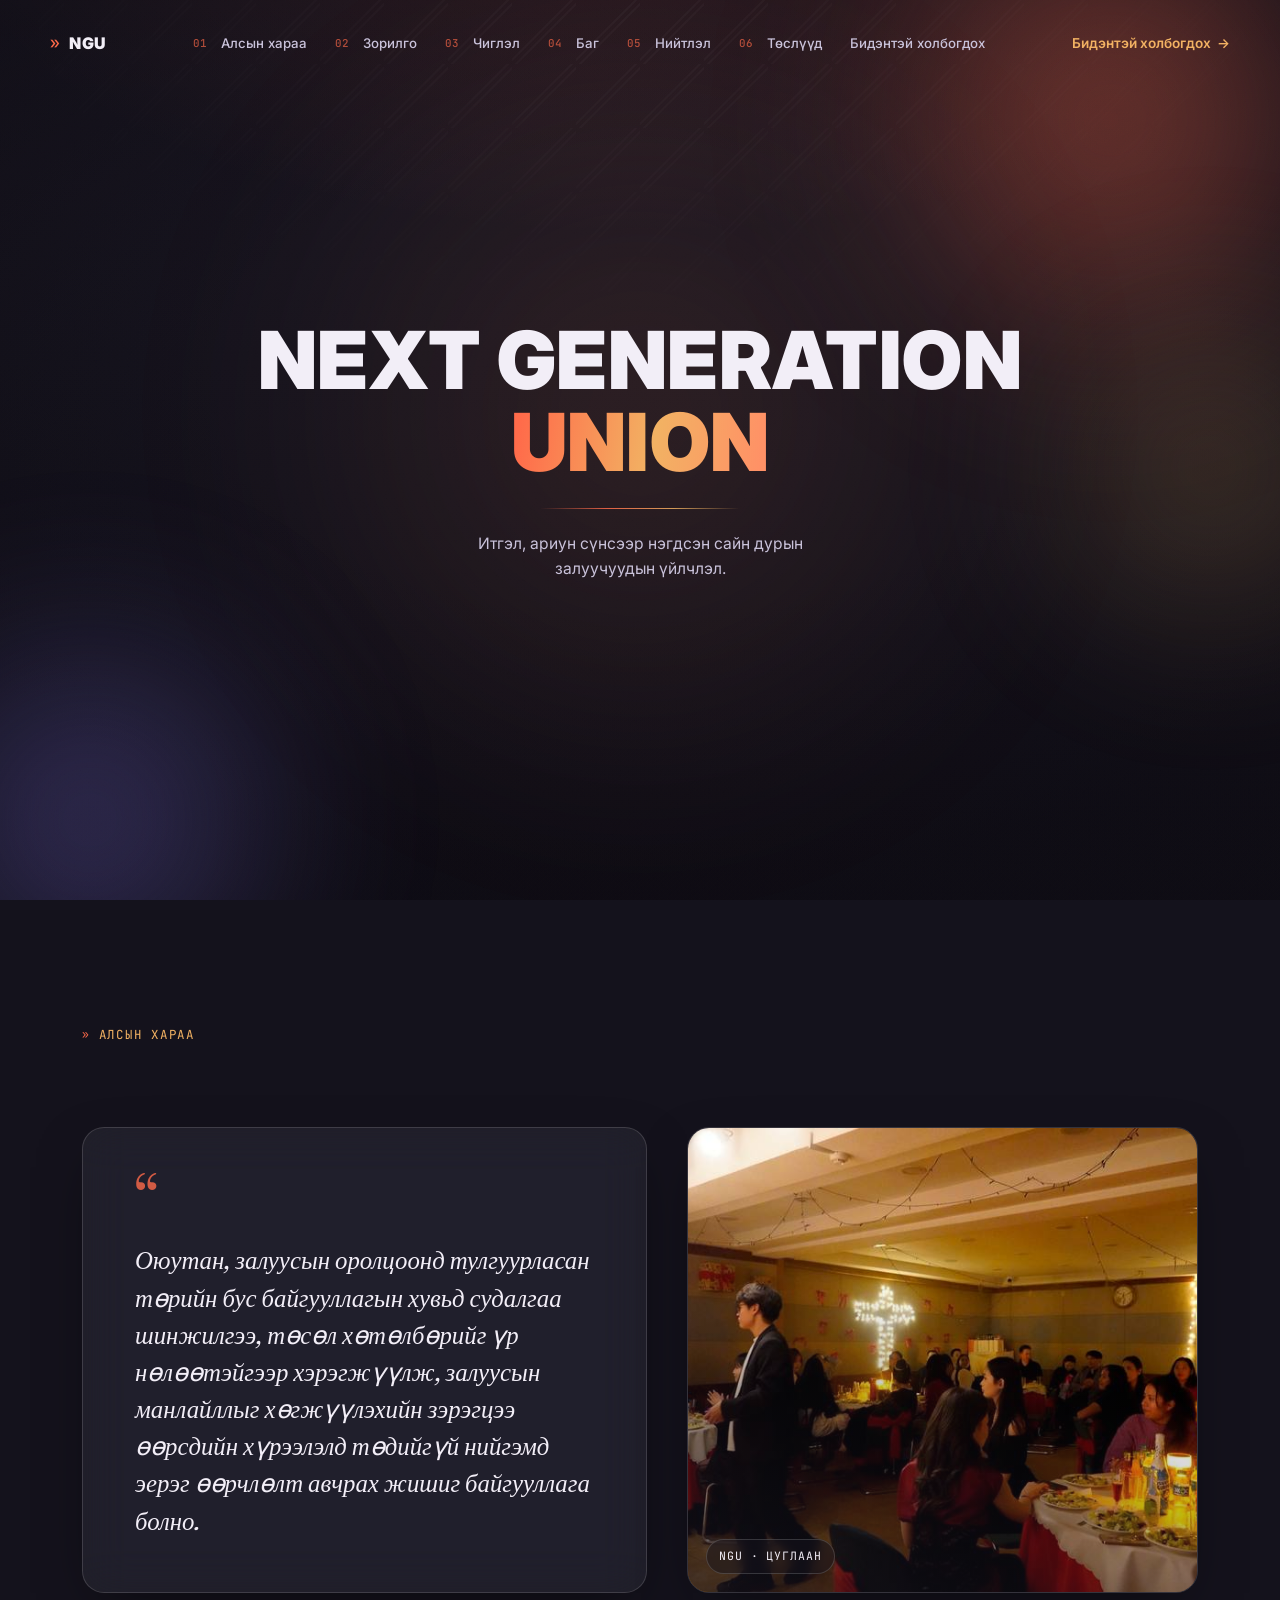
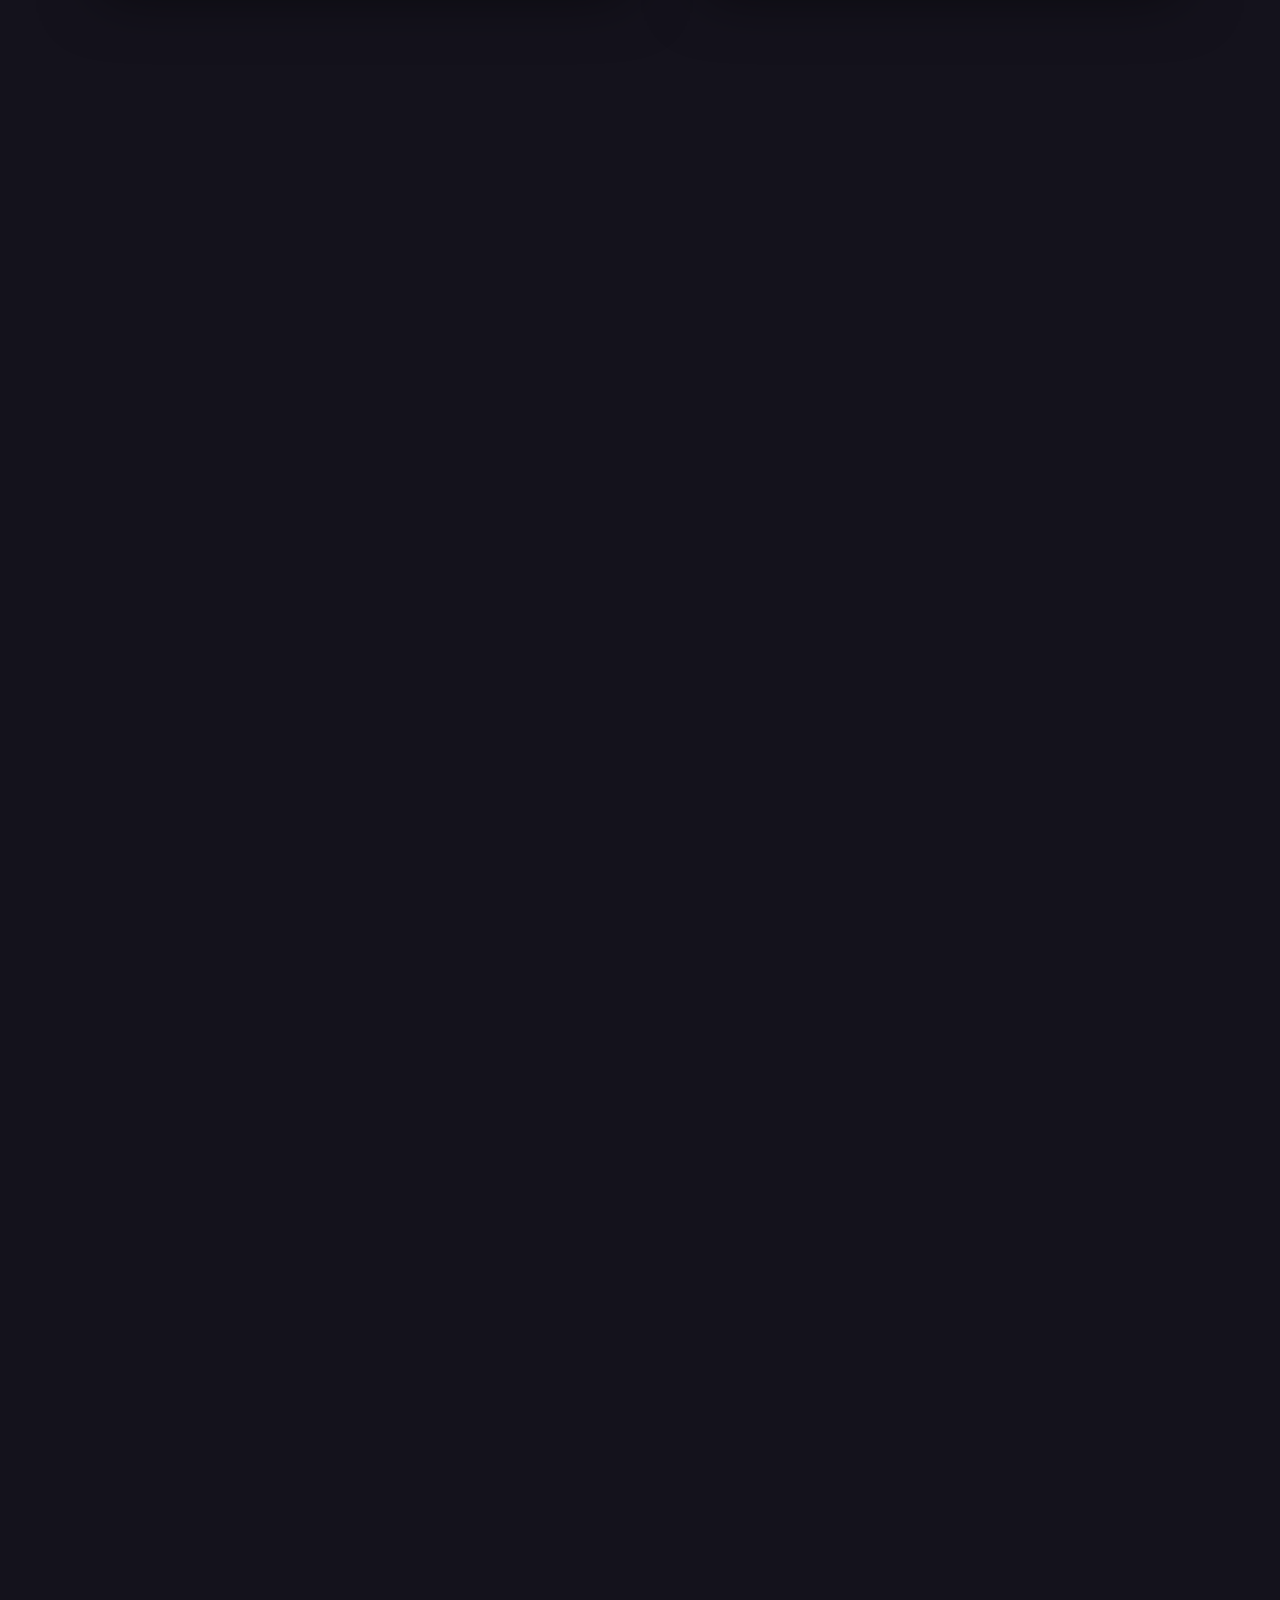
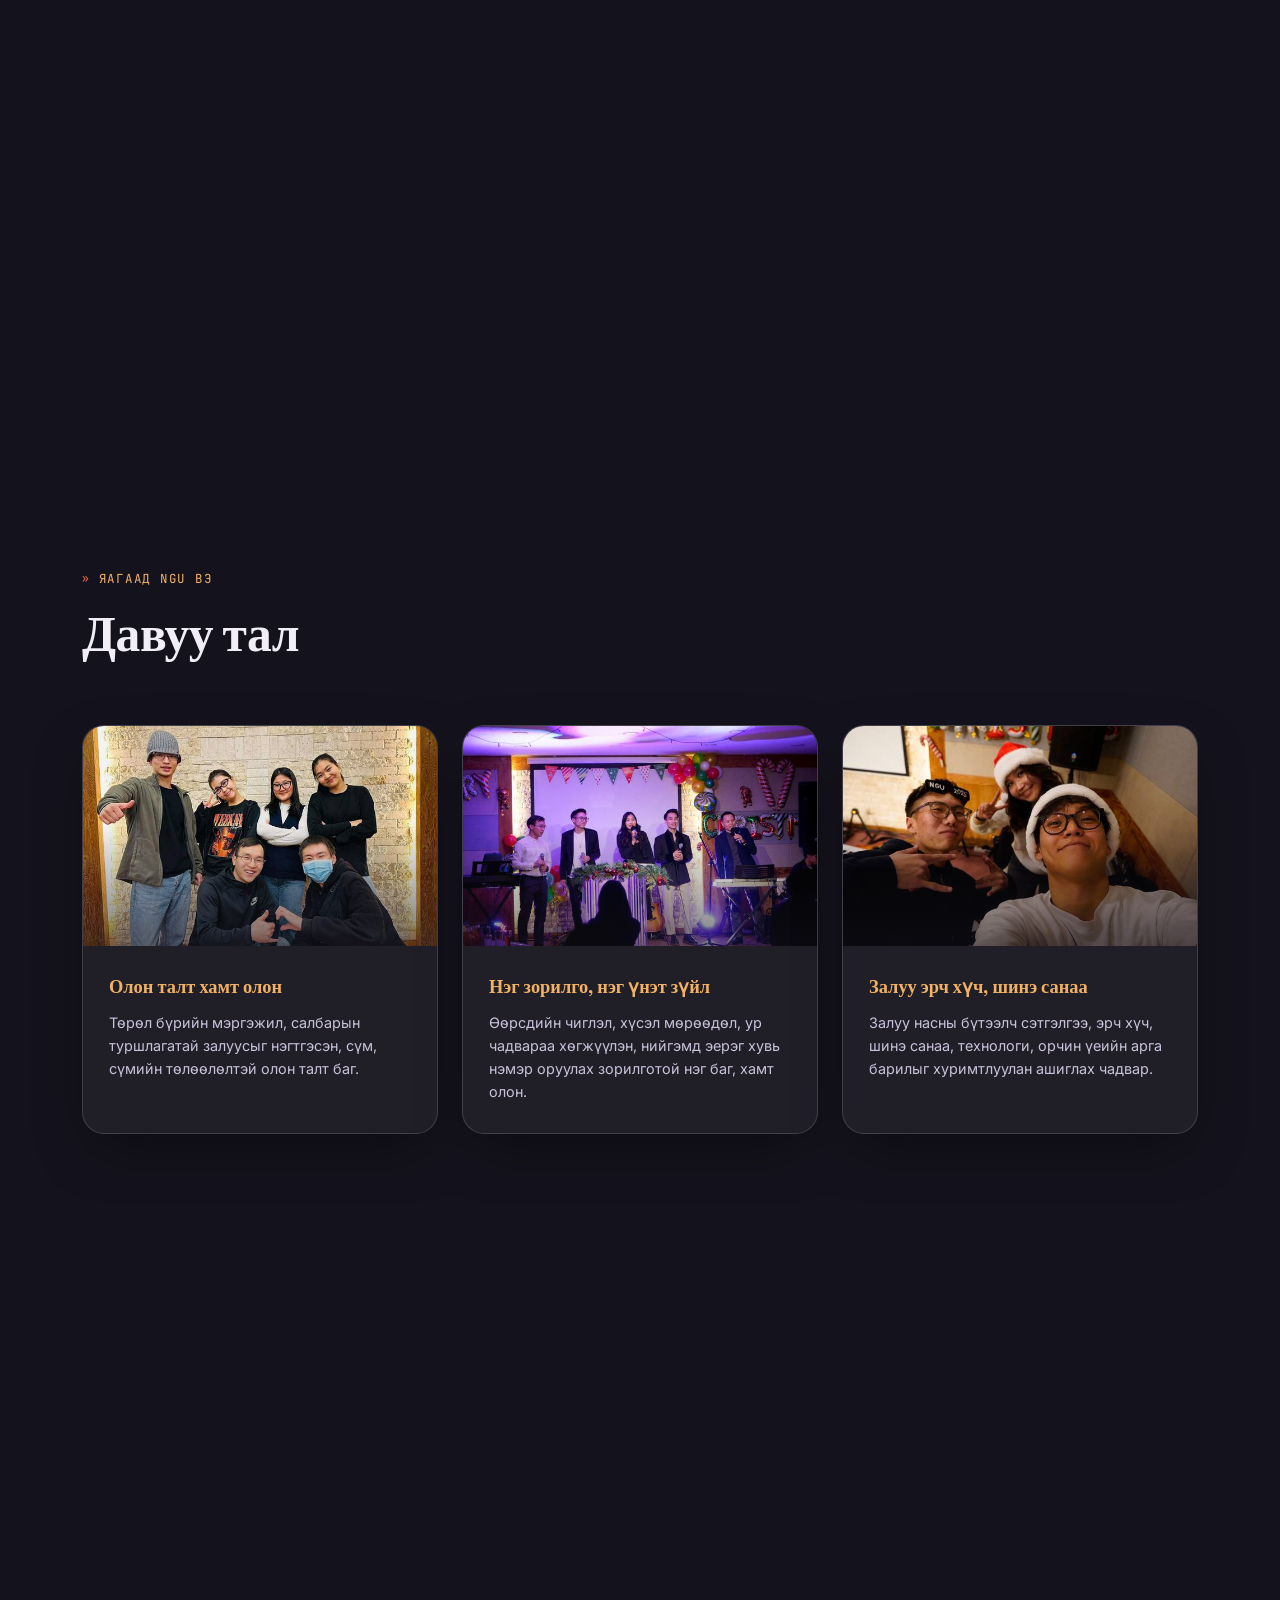
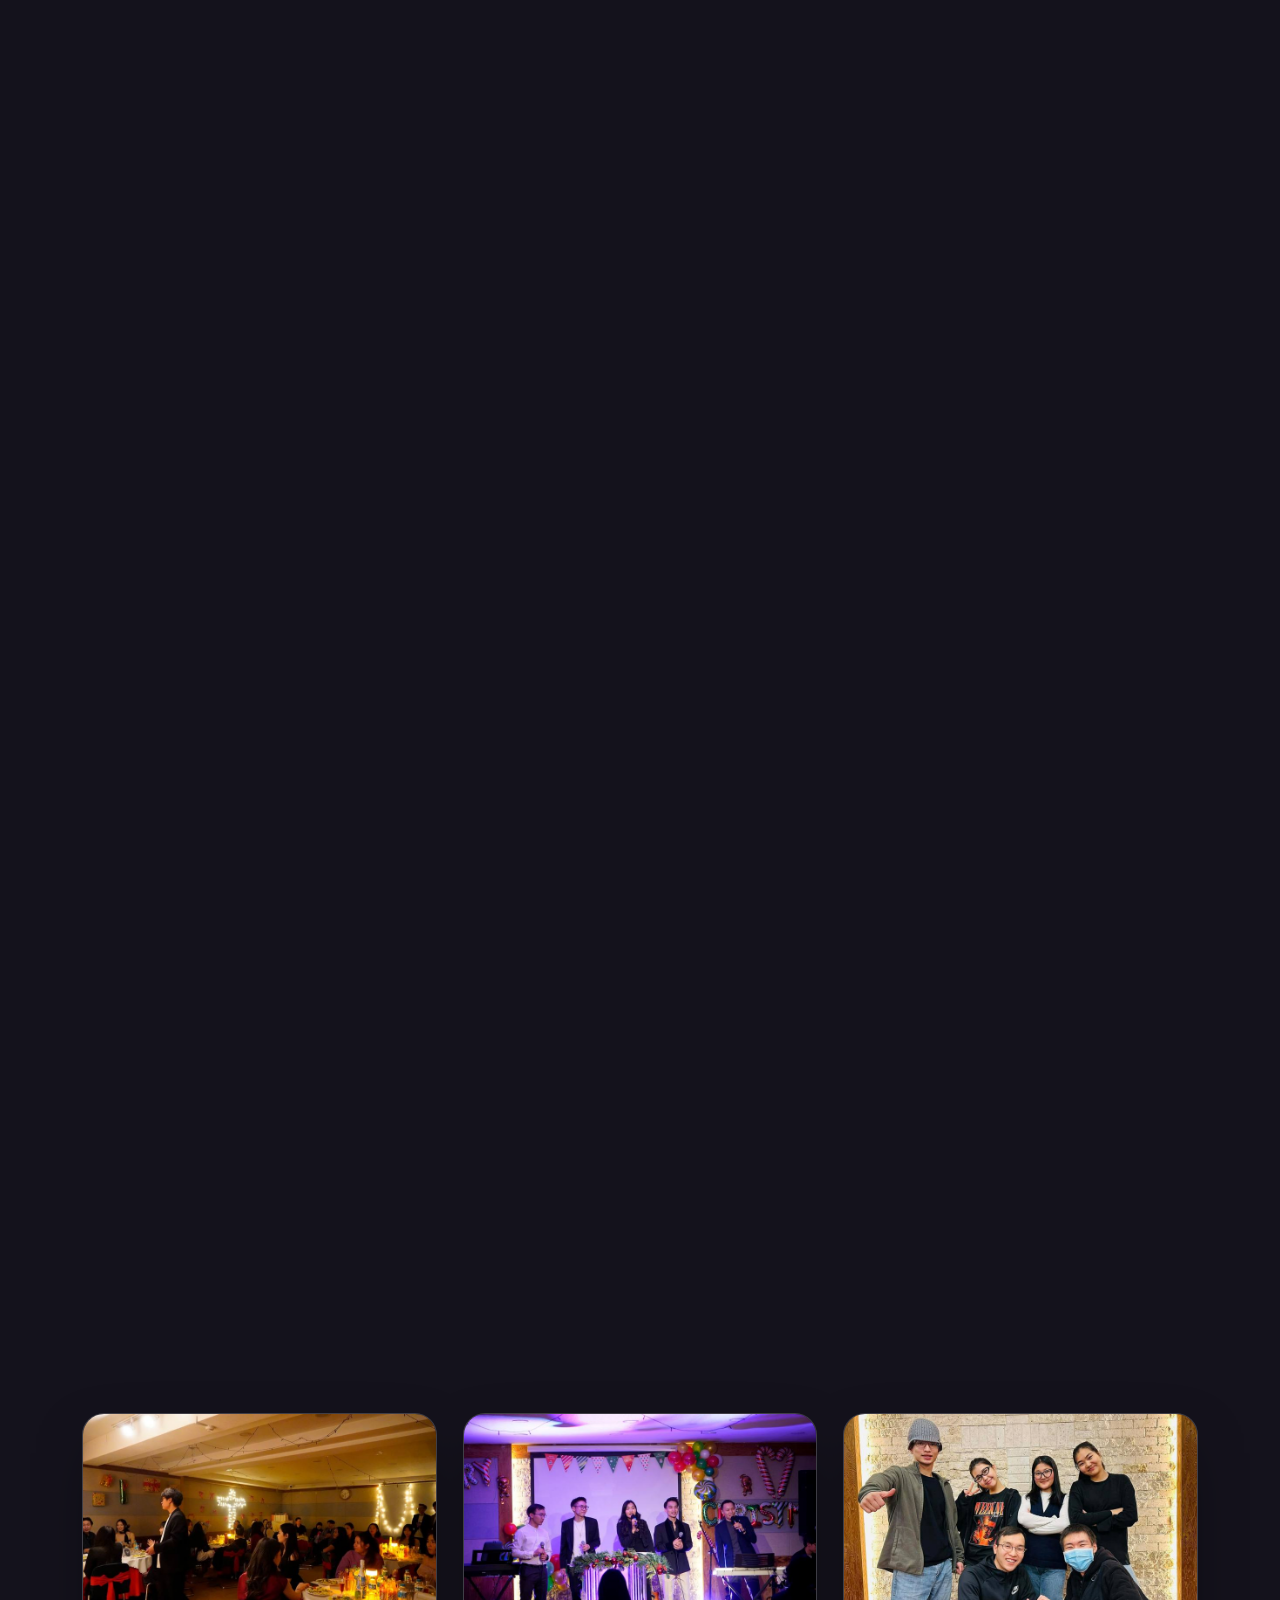
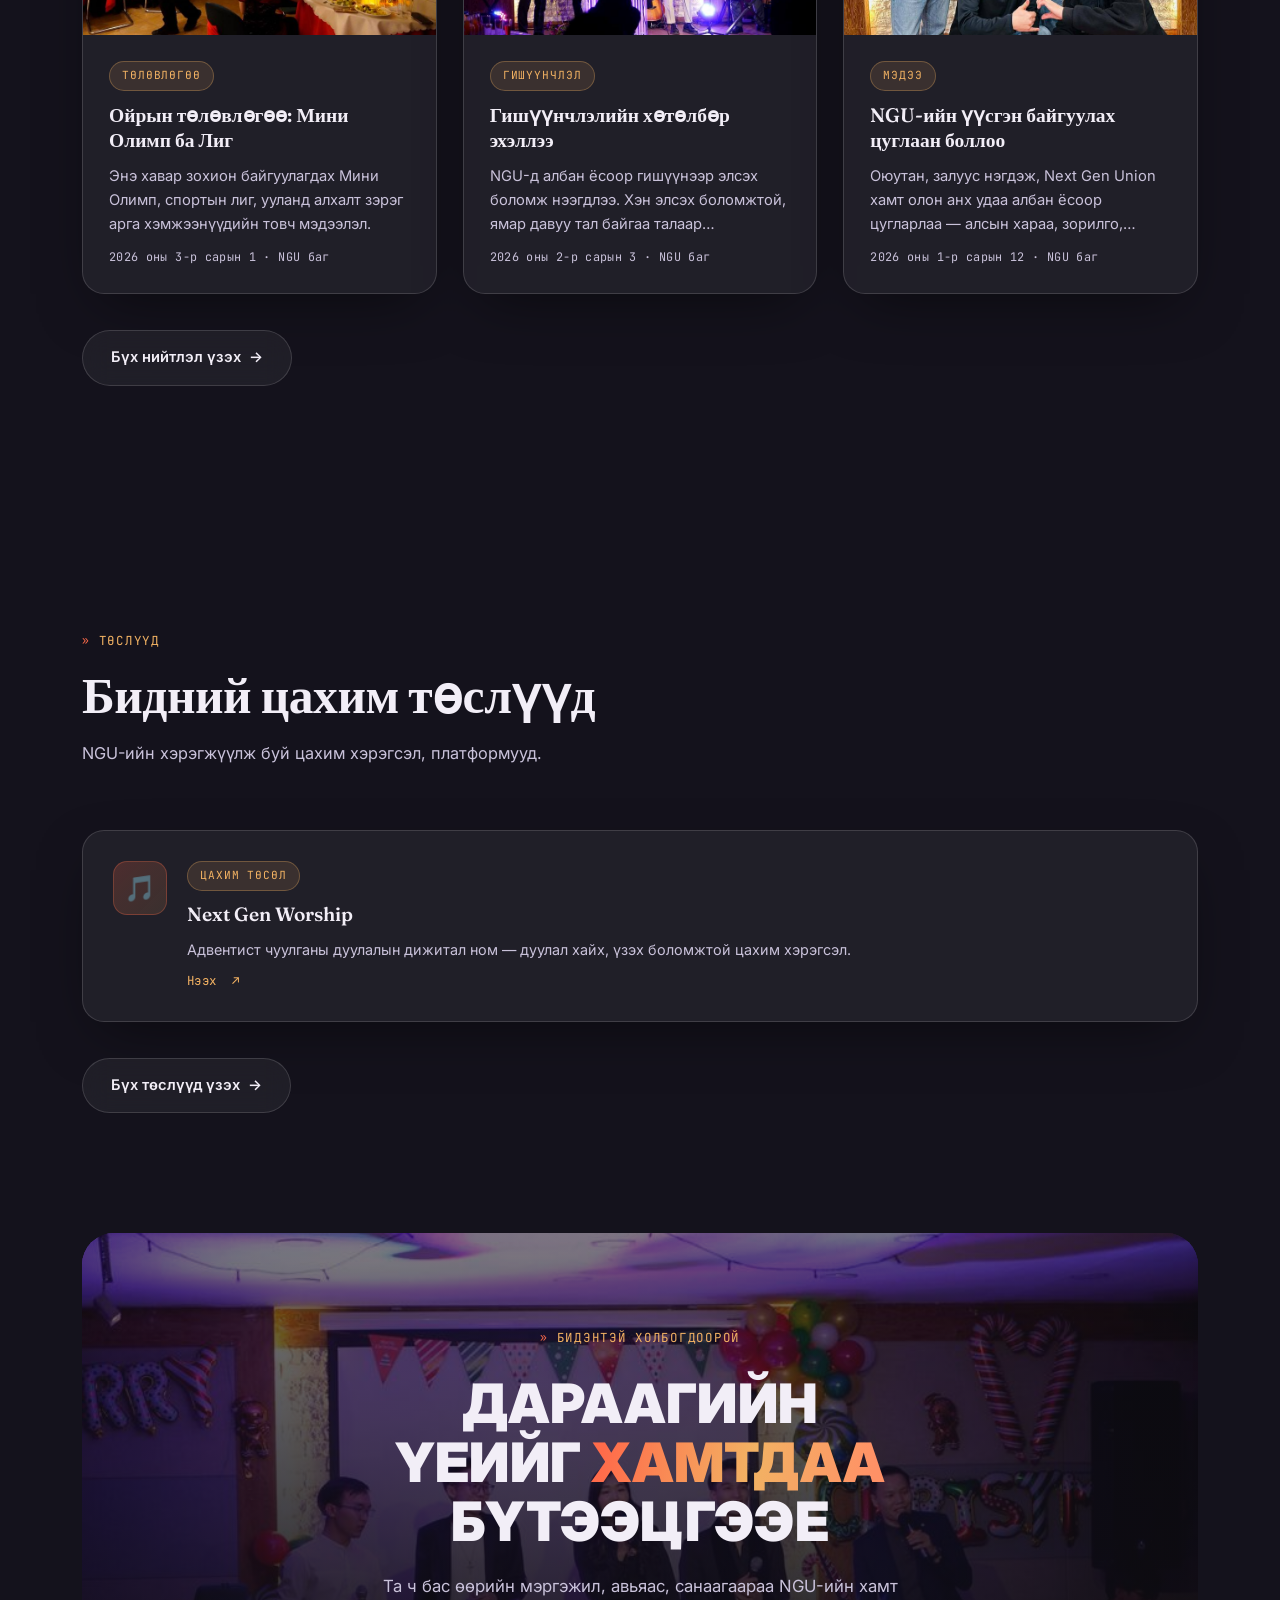
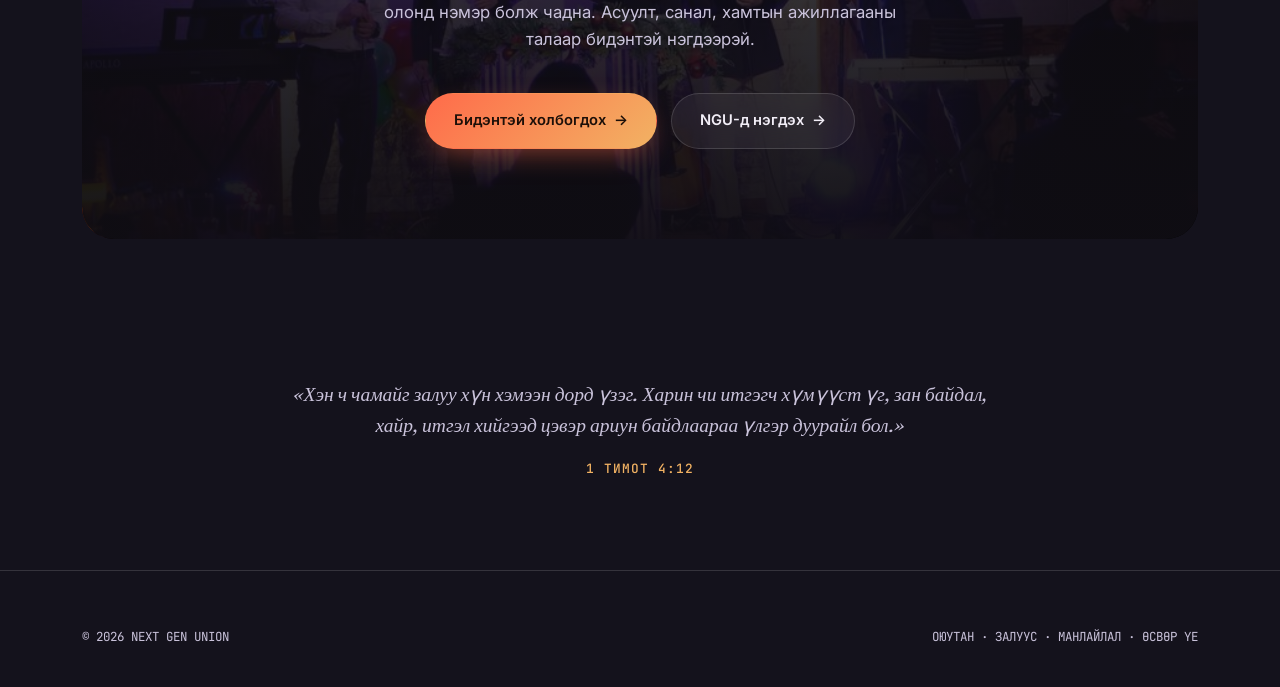
==== index.html @ 6330870c "v9, film curtain, project editor" ====
<!DOCTYPE html>
<html lang="mn">
<head>
<meta charset="UTF-8">
<meta name="viewport" content="width=device-width, initial-scale=1.0">
<title>NGU — Next Gen Union</title>
<meta name="description" content="Next Gen Union — Оюутан, залуусын оролцоонд тулгуурласан төрийн бус байгууллага.">

<link rel="preconnect" href="https://fonts.googleapis.com">
<link rel="preconnect" href="https://fonts.gstatic.com" crossorigin>
<link href="https://fonts.googleapis.com/css2?family=Fraunces:ital,opsz,wght@0,9..144,300;0,9..144,450;0,9..144,600;0,9..144,700;1,9..144,500&family=Inter:wght@400;500;600;700;800;900&family=JetBrains+Mono:wght@400;500&display=swap" rel="stylesheet">

<!-- All colors, fonts, spacing live in css/style.css -->
<link rel="stylesheet" href="css/style.css">
<!-- Blog card styling (used by the "latest posts" teaser below) -->
<link rel="stylesheet" href="blog/blog.css">
</head>
<body>

<div class="film-curtain" aria-hidden="true"></div>

<div class="bg-field">
  <div class="chevron-field"></div>
  <div class="blob blob-1"></div>
  <div class="blob blob-2"></div>
  <div class="blob blob-3"></div>
  <div class="blob blob-4"></div>
</div>

<nav class="nav" id="siteNav">
  <div class="nav-inner wrap">
    <a href="#top" class="brand"><span class="mark">&raquo;</span> NGU</a>
    <div class="nav-links">
      <a href="#vision">Алсын хараа</a>
      <a href="#mission">Зорилго</a>
      <a href="#directions">Чиглэл</a>
      <a href="#team">Баг</a>
      <a href="blog/blog.html">Нийтлэл</a>
      <a href="projects/projects.html">Төслүүд</a>
      <a href="contact.html" class="mobile-cta-link">Бидэнтэй холбогдох</a>
    </div>
    <a href="contact.html" class="nav-cta">Бидэнтэй холбогдох <span class="nav-cta-arrow">→</span></a>
    <button class="nav-toggle" aria-label="Цэс" aria-expanded="false"><span class="bars"><span></span><span></span></span></button>
  </div>
</nav>

<main>

  <!-- ============ HERO ============ -->
  <header class="hero wrap" id="top">
    <h1 class="hero-title load-fade">Next Generation <em>Union</em></h1>
    <div class="hero-rule"></div>
    <p class="hero-description load-fade">Итгэл, ариун сүнсээр нэгдсэн сайн дурын залуучуудын үйлчлэл.</p>
  </header>

  <!-- ============ VISION ============ -->
  <section id="vision">
    <div class="wrap">
      <div class="section-head reveal">
        <div class="eyebrow"><span class="chev">&raquo;</span> Алсын хараа</div>
      </div>
      <div class="vision-grid">
        <div class="vision-card glass reveal">
          <div class="quote-mark">“</div>
          <p>Оюутан, залуусын оролцоонд тулгуурласан төрийн бус байгууллагын хувьд судалгаа шинжилгээ, төсөл хөтөлбөрийг үр нөлөөтэйгээр хэрэгжүүлж, залуусын манлайллыг хөгжүүлэхийн зэрэгцээ өөрсдийн хүрээлэлд төдийгүй нийгэмд эерэг өөрчлөлт авчрах жишиг байгууллага болно.</p>
        </div>
        <div class="photo-frame reveal">
          <img src="images/vision.jpg" alt="NGU-ийн хамт олны цуглаан" loading="lazy">
          <span class="photo-tag">NGU · цуглаан</span>
        </div>
      </div>
    </div>
  </section>

  <!-- ============ MISSION ============ -->
  <section id="mission">
    <div class="wrap">
      <div class="mission glass reveal">
        <div class="mission-photo">
          <img src="images/mission.jpg" alt="NGU багийнхан илтгэл тавьж буй нь" loading="lazy">
        </div>
        <div class="mission-copy">
          <div class="eyebrow"><span class="chev">&raquo;</span> Бидний зорилго</div>
          <h2>Итгэл үнэмшил, манлайлал, нийгмийн үнэ цэнийг нэг дор</h2>
          <p>Залуусыг үйлчлэл болон нийгмийн оролцоонд уриалан манлайллыг нь хөгжүүлэхийн зэрэгцээ нийгмийн бодит хэрэгцээнд нийцсэн, Адвентист үнэт зүйлд суурилсан урт хугацаанд үр өгөөжтэй ажлын байрыг судалгаа, төсөл хөтөлбөрөөр дамжуулан хөгжүүлж, Адвентист залуусын хөдөлмөр эрхлэлтийг дэмжинэ. Мөн Адвентист залуусыг нэг зорилго, үнэт зүйл дор нэгтгэн чадавхжуулж, улмаар Адвентист чуулганы ирээдүйн хөгжил, нийгэмд үзүүлэх эерэг нөлөөлөлд бодит хувь нэмэр оруулна.</p>
        </div>
      </div>
    </div>
  </section>

  <!-- ============ DIRECTIONS ============ -->
  <section id="directions">
    <div class="wrap">
      <div class="section-head reveal">
        <div class="eyebrow"><span class="chev">&raquo;</span> Юу хийдэг вэ</div>
        <h2>Үйл ажиллагааны 5 чиглэл</h2>
        <p>Төсөл хөтөлбөрөөс эхлээд аялал жуулчлал хүртэл — NGU дараах таван чиглэлээр залуусыг нэгтгэн ажилладаг.</p>
      </div>
      <div class="directions-grid">
        <div class="direction-card glass reveal">
          <span class="direction-num">01 / 05</span>
          <h3>Төсөл хөтөлбөр</h3>
          <p>Нийгмийн хөгжлийн чиглэлээр судалгаа, төсөл хэрэгжүүлж, боловсрол, байгаль орчин, хүүхдийн эрхийн хамгаалал, залуучуудын оролцоог нэмэгдүүлэх санаачлагыг олон улсын болон дотоодын байгууллагуудтай хамтран өрнүүлнэ.</p>
        </div>
        <div class="direction-card glass reveal">
          <span class="direction-num">02 / 05</span>
          <h3>Соёл, урлаг, спорт</h3>
          <p>Урлаг, соёл, спортын үйл ажиллагааг зохион байгуулж, залуусын бүтээлч сэтгэлгээ, бие бялдрын хөгжил, хамтын ажиллагааг дэмжинэ.</p>
        </div>
        <div class="direction-card glass reveal">
          <span class="direction-num">03 / 05</span>
          <h3>Мультимедиа, маркетинг</h3>
          <p>Мультимедиа болон маркетингийн үйл ажиллагаагаар байгууллагын үнэт зүйл, төсөл хөтөлбөр, арга хэмжээг олон нийтэд түгээж, залуусын бүтээлч оролцоог дэмжинэ.</p>
        </div>
        <div class="direction-card glass reveal">
          <span class="direction-num">04 / 05</span>
          <h3>Эвент, арга хэмжээ</h3>
          <p>Нийгэмд нөлөөлөх, хамтын ажиллагааг бэхжүүлэх, байгууллагын үнэт зүйл, төслүүдийг олон нийтэд сурталчлах эвент, үйл ажиллагааг зохион байгуулна.</p>
        </div>
        <div class="direction-card glass reveal">
          <span class="direction-num">05 / 05</span>
          <h3>Аялал, жуулчлал</h3>
          <p>Байгаль, соёлын өв, нийгмийн сайн сайхныг дэмжих аялал жуулчлалын төсөл хэрэгжүүлж, оюутан залуусыг хамтран ажиллах, багийн туршлага хөгжүүлэх боломжтой орчинд оролцуулна.</p>
        </div>
      </div>
    </div>
  </section>

  <!-- ============ ADVANTAGES ============ -->
  <section id="advantages">
    <div class="wrap">
      <div class="section-head reveal">
        <div class="eyebrow"><span class="chev">&raquo;</span> Яагаад NGU вэ</div>
        <h2>Давуу тал</h2>
      </div>
      <div class="adv-grid">
        <div class="adv-card reveal">
          <div class="adv-photo"><img src="images/advantage-1.jpg" alt="Төрөл бүрийн мэргэжлийн залуусын хамт олон" loading="lazy"></div>
          <div class="adv-body">
            <h3>Олон талт хамт олон</h3>
            <p>Төрөл бүрийн мэргэжил, салбарын туршлагатай залуусыг нэгтгэсэн, сүм, сүмийн төлөөлөлтэй олон талт баг.</p>
          </div>
        </div>
        <div class="adv-card reveal">
          <div class="adv-photo"><img src="images/advantage-2.jpg" alt="Нийгэмд эерэг хувь нэмэр оруулах зорилготой баг" loading="lazy"></div>
          <div class="adv-body">
            <h3>Нэг зорилго, нэг үнэт зүйл</h3>
            <p>Өөрсдийн чиглэл, хүсэл мөрөөдөл, ур чадвараа хөгжүүлэн, нийгэмд эерэг хувь нэмэр оруулах зорилготой нэг баг, хамт олон.</p>
          </div>
        </div>
        <div class="adv-card reveal">
          <div class="adv-photo"><img src="images/advantage-3.jpg" alt="Залуу насны эрч хүч, шинэ санаа" loading="lazy"></div>
          <div class="adv-body">
            <h3>Залуу эрч хүч, шинэ санаа</h3>
            <p>Залуу насны бүтээлч сэтгэлгээ, эрч хүч, шинэ санаа, технологи, орчин үеийн арга барилыг хуримтлуулан ашиглах чадвар.</p>
          </div>
        </div>
      </div>
    </div>
  </section>

  <!-- ============ TEAM ============ -->
  <section id="team">
    <div class="wrap">
      <div class="section-head reveal">
        <div class="eyebrow"><span class="chev">&raquo;</span> Бидэнтэй танилцаарай</div>
        <h2>“NGU” гэр бүл</h2>
        <p>Маркетингээс эхлээд барилгын инженер, тогооч хүртэл — өөр өөрийн мэргэжлээрээ, нэг зорилгын төлөө хамтарсан хамт олон.</p>
      </div>
      <div class="team-grid">

        <div class="team-card reveal">
          <div class="team-photo">
            <img src="images/team-sergelen.jpg" alt="Б. Сэргэлэн" loading="lazy">
            <div class="team-info">
              <span class="role">Төлөөлөгч</span>
              <h3>Б. Сэргэлэн</h3>
              <div class="field">МУИС — Маркетер</div>
            </div>
          </div>
        </div>

        <div class="team-card reveal">
          <div class="team-photo">
            <img src="images/team-uranbileg.jpg" alt="Ц. Уранбилэг" loading="lazy">
            <div class="team-info">
              <span class="role">Нарийн бичиг</span>
              <h3>Ц. Уранбилэг</h3>
              <div class="field">АШИУС — Шим тэжээл судлаач</div>
            </div>
          </div>
        </div>

        <div class="team-card reveal">
          <div class="team-photo">
            <img src="images/team-bulganzaya.jpg" alt="М. Булганзаяа" loading="lazy">
            <div class="team-info">
              <span class="role">Санхүүч</span>
              <h3>М. Булганзаяа</h3>
              <div class="field">АШИУС — Хүүхдийн их эмч</div>
            </div>
          </div>
        </div>

        <div class="team-card reveal">
          <div class="team-photo">
            <img src="images/team-tselmen.jpg" alt="Н. Цэлмэн" loading="lazy">
            <div class="team-info">
              <span class="role">Төслийн менежер</span>
              <h3>Н. Цэлмэн</h3>
              <div class="field">Барилгын инженер</div>
            </div>
          </div>
        </div>

        <div class="team-card reveal">
          <div class="team-photo">
            <img src="images/team-tuvshinjargal.jpg" alt="С. Түвшинжаргал" loading="lazy">
            <div class="team-info">
              <span class="role">Дотоод үйл ажиллагаа</span>
              <h3>С. Түвшинжаргал</h3>
              <div class="field">Ерөнхий тогооч</div>
            </div>
          </div>
        </div>

        <div class="team-card reveal">
          <div class="team-photo">
            <img src="images/team-saikhan-uchral.jpg" alt="Э. Сайхан-Учрал" loading="lazy">
            <div class="team-info">
              <span class="role">Үйл ажиллагаа, сошиал хөгжүүлэгч</span>
              <h3>Э. Сайхан-Учрал</h3>
              <div class="field">СУИС — Кино зураглаач</div>
            </div>
          </div>
        </div>

      </div>
    </div>
  </section>

  <!-- ============ LATEST POSTS ============ -->
  <section class="latest-posts" id="blog">
    <div class="wrap">
      <div class="section-head reveal">
        <div class="eyebrow"><span class="chev">&raquo;</span> Блог</div>
        <h2>Сүүлийн нийтлэл</h2>
        <p>Үйл ажиллагаа, арга хэмжээ, ойрын төлөвлөгөөний талаарх сүүлийн үеийн нийтлэл.</p>
      </div>
      <div id="latestPostsGrid" class="post-grid reveal in"></div>
      <div style="margin-top:36px;">
        <a href="blog/blog.html" class="btn btn-ghost">Бүх нийтлэл үзэх &nbsp;→</a>
      </div>
    </div>
  </section>

  <!-- ============ PROJECTS ============ -->
  <section id="projects">
    <div class="wrap">
      <div class="section-head reveal">
        <div class="eyebrow"><span class="chev">&raquo;</span> Төслүүд</div>
        <h2>Бидний цахим төслүүд</h2>
        <p>NGU-ийн хэрэгжүүлж буй цахим хэрэгсэл, платформууд.</p>
      </div>
      <div id="projectsGrid" class="project-grid reveal in"></div>
      <div style="margin-top:36px;">
        <a href="projects/projects.html" class="btn btn-ghost">Бүх төслүүд үзэх &nbsp;→</a>
      </div>
    </div>
  </section>

  <!-- ============ CONTACT ============ -->

  <section class="cta-section" id="contact">
    <div class="wrap">
      <div class="cta-panel reveal">
        <div class="bgimg"><img src="images/contact-bg.jpg" alt="NGU-ийн арга хэмжээ"></div>
        <div class="overlay"></div>
        <div class="eyebrow" style="justify-content:center;"><span class="chev">&raquo;</span> Бидэнтэй холбогдоорой</div>
        <h2 class="cta-title">Дараагийн үеийг&nbsp;<em>хамтдаа</em> бүтээцгээе</h2>
        <p>Та ч бас өөрийн мэргэжил, авьяас, санаагаараа NGU-ийн хамт олонд нэмэр болж чадна. Асуулт, санал, хамтын ажиллагааны талаар бидэнтэй нэгдээрэй.</p>
        <div class="cta-actions">
          <a href="contact.html" class="btn btn-primary">Бидэнтэй холбогдох &nbsp;→</a>
          <a href="https://www.facebook.com/nextgenerationunion" target="_blank" rel="noopener" class="btn btn-ghost">NGU-д нэгдэх &nbsp;→</a>
        </div>
      </div>
    </div>
  </section>

</main>

<div class="scripture wrap">
  <p class="scripture-text">«Хэн ч чамайг залуу хүн хэмээн дорд үзэг. Харин чи итгэгч хүмүүст үг, зан байдал, хайр, итгэл хийгээд цэвэр ариун байдлаараа үлгэр дуурайл бол.»</p>
  <span class="scripture-ref">1 Тимот 4:12</span>
</div>

<footer>
  <div class="wrap">
    <div class="foot-bottom">
      <span>© 2026 NEXT GEN UNION</span>
      <span>ОЮУТАН · ЗАЛУУС · МАНЛАЙЛАЛ · ӨСВӨР ҮЕ</span>
    </div>
  </div>
</footer>

<!-- All interactivity (nav, animations, mobile menu) lives in js/main.js -->
<script src="js/main.js"></script>

<!-- Blog data + "latest posts" teaser -->
<script>window.NGU_BLOG_BASE = 'blog/';</script>
<script src="blog/posts-manifest.js"></script>
<script src="blog/blog-helpers.js"></script>
<script src="blog/blog-loader.js"></script>
<script>
  document.addEventListener('ngu:posts-ready', function(){
    var grid = document.getElementById('latestPostsGrid');
    if (!grid) return;
    var latest = nguSortedPosts().slice(0, 3);
    grid.innerHTML = latest.length
      ? latest.map(function(post){ return nguPostCardHTML(post, window.NGU_BLOG_BASE); }).join('')
      : '<p class="post-empty">Одоогоор нийтлэл алга байна.</p>';
  });
</script>

<!-- Projects data + homepage teaser -->
<script src="projects/projects-data.js"></script>
<script src="projects/render-projects.js"></script>
</body>
</html>
---- css/style.css ----
/* ============================================================
   DESIGN TOKENS — edit colors, fonts & spacing here.
   Everything below reuses these variables, so changing a value
   here updates the whole site automatically.
   ============================================================ */
:root{
    --ink:#14121c;
    --ink-2:#1b1826;
    --dusk:#241f33;
    --ember:#ff6b4a;
    --ember-2:#ff9166;
    --gold:#f2b263;
    --violet:#8b7ff5;
    --mist:#f2eef7;
    --mist-dim:#c9c2da;
    --glass:rgba(255,255,255,0.055);
    --glass-strong:rgba(255,255,255,0.09);
    --glass-border:rgba(255,255,255,0.14);
    --shadow:0 20px 60px -20px rgba(0,0,0,0.55);
    --radius:22px;
    --display:'Fraunces', serif;
    --body:'Inter', -apple-system, BlinkMacSystemFont, 'SF Pro Display', 'Segoe UI', 'Helvetica Neue', Arial, sans-serif;
    --mono:'JetBrains Mono', monospace;
    --font-inter: var(--body); /* alias kept for the weight-900 hero/CTA titles */
  }

  *{margin:0;padding:0;box-sizing:border-box;}
  html{scroll-behavior:smooth;width:100%;overflow-x:hidden;}

  /* ---------- Film curtain ----------
     A brief hold on black before the page reveals itself, like a
     film opening from the dark. Pure CSS, no JS needed. */
  .film-curtain{
    position:fixed;
    inset:0;
    background:#050408;
    z-index:200;
    pointer-events:none;
    animation:curtainLift 1.3s cubic-bezier(.4,0,.2,1) forwards;
    animation-delay:.15s;
  }
  @keyframes curtainLift{
    to{opacity:0;visibility:hidden;}
  }
  @media (prefers-reduced-motion: reduce){
    .film-curtain{display:none;}
  }

  body{
    font-family:var(--body);
    background:var(--ink);
    color:var(--mist);
    overflow-x:hidden;
    width:100%;
    line-height:1.6;
    -webkit-font-smoothing:antialiased;
  }

  ::selection{background:var(--ember);color:#1a0f0a;}

  a{color:inherit;text-decoration:none;}
  ul{list-style:none;}
  img{max-width:100%;display:block;}

  .wrap{
    max-width:1180px;
    margin:0 auto;
    padding:0 32px;
  }

  /* ---------- Ambient background ---------- */
  .bg-field{
    position:fixed;
    inset:0;
    z-index:0;
    pointer-events:none;
    overflow:hidden;
    background:
      radial-gradient(ellipse 70% 55% at 50% 42%, transparent 45%, rgba(10,8,14,0.4) 100%),
      radial-gradient(ellipse 90% 60% at 50% -10%, rgba(255,107,74,0.14), transparent 60%),
      linear-gradient(180deg, #17141f 0%, #14121c 40%, #100e17 100%);
  }
  .bg-field::after{
    content:'';
    position:absolute;
    inset:-10%;
    opacity:.05;
    mix-blend-mode:overlay;
    background-image:url("data:image/svg+xml,%3Csvg xmlns='http://www.w3.org/2000/svg' width='180' height='180'%3E%3Cfilter id='n'%3E%3CfeTurbulence type='fractalNoise' baseFrequency='0.85' numOctaves='2' stitchTiles='stitch'/%3E%3C/filter%3E%3Crect width='100%25' height='100%25' filter='url(%23n)'/%3E%3C/svg%3E");
  }
  .blob{
    position:absolute;
    border-radius:50%;
    filter:blur(90px);
    opacity:0.5;
    will-change:transform;
  }
  .blob-1{width:560px;height:560px;background:radial-gradient(circle, var(--ember), transparent 70%);top:-160px;right:-110px;animation:float1 26s ease-in-out infinite;}
  .blob-2{width:480px;height:480px;background:radial-gradient(circle, var(--violet), transparent 70%);bottom:-160px;left:-150px;opacity:0.4;animation:float2 32s ease-in-out infinite;}
  .blob-3{width:400px;height:400px;background:radial-gradient(circle, var(--gold), transparent 70%);top:52%;right:-130px;transform:translateY(-50%);opacity:0.3;animation:float1 22s ease-in-out infinite reverse;}
  .blob-4{width:820px;height:820px;background:radial-gradient(circle, var(--ember-2), transparent 68%);top:46%;left:50%;transform:translate(-50%,-50%);opacity:0.16;filter:blur(130px);animation:breathe 12s ease-in-out infinite;}

  @keyframes float1{
    0%,100%{transform:translate(0,0) scale(1);}
    50%{transform:translate(-40px,50px) scale(1.08);}
  }
  @keyframes float2{
    0%,100%{transform:translate(0,0) scale(1);}
    50%{transform:translate(50px,-30px) scale(1.06);}
  }
  @keyframes breathe{
    0%,100%{transform:translate(-50%,-50%) scale(1);opacity:.16;}
    50%{transform:translate(-50%,-50%) scale(1.1);opacity:.22;}
  }
  @media (prefers-reduced-motion: reduce){
    .blob{animation:none;}
  }

  .chevron-field{
    position:absolute; inset:0;
    background-image:
      linear-gradient(135deg, transparent 46%, rgba(255,255,255,0.028) 46%, rgba(255,255,255,0.028) 48%, transparent 48%),
      linear-gradient(135deg, transparent 52%, rgba(255,255,255,0.028) 52%, rgba(255,255,255,0.028) 54%, transparent 54%);
    background-size:64px 64px;
    mask-image:radial-gradient(ellipse 80% 55% at 50% 0%, black, transparent 75%);
  }

  /* ---------- Glass helpers ---------- */
  .glass{
    background:var(--glass);
    border:1px solid var(--glass-border);
    backdrop-filter:blur(22px) saturate(140%);
    -webkit-backdrop-filter:blur(22px) saturate(140%);
    border-radius:var(--radius);
    box-shadow:var(--shadow);
  }

  /* ---------- Nav ----------
     Edge-to-edge bar, transparent until scrolled (the .scrolled
     class is toggled by js/main.js). Nav links get an auto-numbered
     index prefix via counters, echoing the "01/05" numbering used
     on the Direction cards elsewhere on the site. */
  .nav{
    position:fixed;
    top:0;
    left:0;
    right:0;
    z-index:100;
    background:rgba(15,13,19,0);
    border-bottom:1px solid transparent;
    transition:background .4s ease, border-color .4s ease;
  }
  .nav.scrolled{
    background:rgba(17,15,22,.72);
    backdrop-filter:blur(20px) saturate(140%);
    -webkit-backdrop-filter:blur(20px) saturate(140%);
    border-bottom-color:var(--glass-border);
  }
  .nav-inner{
    display:flex;
    align-items:center;
    justify-content:space-between;
    gap:20px;
    padding:24px 0;
    transition:padding .3s ease;
  }
  .nav.scrolled .nav-inner{padding:15px 0;}

  .brand{
    display:flex;align-items:center;gap:9px;
    font-family:var(--font-inter);
    font-weight:900;
    font-size:1rem;
    letter-spacing:.03em;
    text-transform:uppercase;
    flex-shrink:0;
    position:relative;
    z-index:3;
  }
  .brand .mark{
    display:inline-flex;
    color:var(--ember);
    font-family:var(--mono);
    font-weight:500;
    font-size:1rem;
    text-transform:none;
    transform:translateY(-1px);
  }

  .nav-links{
    display:flex;
    gap:4px;
    align-items:center;
    counter-reset:navidx;
  }
  .nav-links a:not(.mobile-cta-link){counter-increment:navidx;}
  .nav-links a:not(.mobile-cta-link)::before{
    content:counter(navidx, decimal-leading-zero) '\00a0\00a0';
    font-family:var(--mono);
    font-size:.68rem;
    color:var(--ember);
    opacity:.65;
  }
  .nav-links a{
    position:relative;
    display:inline-flex;
    align-items:center;
    font-size:.83rem;
    font-weight:500;
    color:var(--mist-dim);
    padding:9px 12px;
    white-space:nowrap;
    transition:color .25s ease;
  }
  .nav-links a::after{
    content:'';
    position:absolute;
    left:12px;right:12px;bottom:5px;
    height:1px;
    background:var(--ember);
    transform:scaleX(0);
    transform-origin:left;
    transition:transform .3s ease;
  }
  .nav-links a:hover{color:var(--mist);}
  .nav-links a:hover::after{transform:scaleX(1);}

  .nav-cta{
    display:inline-flex;
    align-items:center;
    gap:6px;
    font-size:.85rem;
    font-weight:600;
    color:var(--gold);
    flex-shrink:0;
    transition:color .25s ease, gap .25s ease;
  }
  .nav-cta .nav-cta-arrow{transition:transform .25s ease;}
  .nav-cta:hover{color:var(--ember-2);gap:10px;}
  .nav-cta:hover .nav-cta-arrow{transform:translateX(2px);}

  .nav-toggle{
    display:none;
    background:none;
    border:none;
    cursor:pointer;
    width:40px;height:40px;
    align-items:center;
    justify-content:center;
    flex-shrink:0;
    position:relative;
    z-index:3;
  }
  .nav-toggle .bars{position:relative;width:19px;height:12px;display:block;}
  .nav-toggle .bars span{
    position:absolute;
    left:0;right:0;
    height:2px;
    background:var(--mist);
    border-radius:2px;
    transition:transform .3s ease, top .3s ease, opacity .3s ease;
  }
  .nav-toggle .bars span:first-child{top:0;}
  .nav-toggle .bars span:last-child{top:10px;}
  .nav-toggle.open .bars span:first-child{top:5px;transform:rotate(45deg);}
  .nav-toggle.open .bars span:last-child{top:5px;transform:rotate(-45deg);}

  /* ---------- Hero ---------- */
  .hero{
    position:relative;
    min-height:100vh;
    display:flex;
    flex-direction:column;
    align-items:center;
    justify-content:center;
    text-align:center;
    padding:130px 0;
    z-index:1;
  }
  .eyebrow{
    display:inline-flex;
    align-items:center;
    gap:8px;
    font-family:var(--mono);
    font-size:.78rem;
    letter-spacing:.14em;
    text-transform:uppercase;
    color:var(--gold);
    margin-bottom:26px;
  }
  .eyebrow .chev{color:var(--ember);font-size:.9em;}

  .hero-title, .cta-title{
    font-family:var(--font-inter);
    font-weight:900;
    text-transform:uppercase;
    letter-spacing:.005em;
  }
  .hero-title em, .cta-title em{
    font-style:normal;
    font-weight:900;
    background:linear-gradient(100deg, var(--ember) 5%, var(--gold) 55%, var(--ember-2) 95%);
    -webkit-background-clip:text;
    background-clip:text;
    color:transparent;
  }
  .hero-title{
    font-size:clamp(2.4rem, 6.5vw, 5rem);
    line-height:1.02;
    max-width:18ch;
    margin:0 auto;
  }

  .hero-description{
    margin:22px auto 0;
    max-width:38ch;
    font-family:var(--body);
    font-weight:400;
    font-size:.98rem;
    line-height:1.6;
    color:var(--mist-dim);
  }

  /* Slow, cinematic fade-in on page load (independent of the
     scroll-triggered .reveal system below, since the hero is
     visible immediately). The title zooms in slowly; the
     description below it fades up on a gentler, faster beat. */
  .load-fade{
    opacity:0;
    animation-timing-function:cubic-bezier(.16,1,.3,1);
    animation-fill-mode:forwards;
  }
  .hero-title.load-fade{
    transform:scale(.92);
    animation-name:heroZoomIn;
    animation-duration:2.8s;
    animation-delay:.15s;
  }
  .hero-description.load-fade{
    transform:translateY(20px);
    animation-name:heroFadeUp;
    animation-duration:2s;
    animation-delay:1.5s;
  }
  @keyframes heroZoomIn{
    to{opacity:1;transform:scale(1);}
  }
  @keyframes heroFadeUp{
    to{opacity:1;transform:translateY(0);}
  }
  @media (prefers-reduced-motion: reduce){
    .load-fade{animation:none;opacity:1;transform:none;}
  }

  /* Thin gradient rule separating the hero title from the
     description beneath it — draws in after the title settles. */
  .hero-rule{
    width:0;
    height:1px;
    margin:26px auto 0;
    background:linear-gradient(90deg, transparent, var(--ember), var(--gold), transparent);
    opacity:.85;
    animation:ruleReveal 1.6s cubic-bezier(.16,1,.3,1) forwards;
    animation-delay:1.15s;
  }
  @keyframes ruleReveal{
    to{width:200px;}
  }
  @media (prefers-reduced-motion: reduce){
    .hero-rule{animation:none;width:200px;}
  }

  .btn{
    display:inline-flex;
    align-items:center;
    gap:8px;
    padding:15px 28px;
    border-radius:100px;
    font-weight:600;
    font-size:.92rem;
    cursor:pointer;
    transition:transform .25s ease, box-shadow .25s ease, background .25s ease;
    border:1px solid transparent;
  }
  .btn-primary{
    background:linear-gradient(135deg, var(--ember), var(--gold));
    color:#1c0f08;
    box-shadow:0 10px 30px -10px rgba(255,107,74,.6);
  }
  .btn-primary:hover{transform:translateY(-2px);box-shadow:0 16px 36px -10px rgba(255,107,74,.75);}
  .btn-ghost{
    background:var(--glass);
    border-color:var(--glass-border);
    color:var(--mist);
    backdrop-filter:blur(14px);
  }
  .btn-ghost:hover{background:var(--glass-strong);transform:translateY(-2px);}

  /* ---------- Section shell ---------- */
  section{position:relative;z-index:1;padding:120px 0;}
  .section-head{
    max-width:640px;
    margin-bottom:64px;
  }
  .section-head .eyebrow{margin-bottom:18px;}
  .section-head h2{
    font-family:var(--display);
    font-weight:600;
    font-size:clamp(2rem, 4vw, 3.1rem);
    letter-spacing:-.01em;
    line-height:1.08;
  }
  .section-head p{
    margin-top:18px;
    color:var(--mist-dim);
    font-size:1.02rem;
    max-width:52ch;
  }

  .reveal{
    opacity:0;
    transform:translateY(28px);
    transition:opacity .8s cubic-bezier(.19,1,.22,1), transform .8s cubic-bezier(.19,1,.22,1);
  }
  .reveal.in{opacity:1;transform:translateY(0);}

  /* ---------- Vision ---------- */
  .vision-grid{
    display:grid;
    grid-template-columns:1.05fr .95fr;
    gap:40px;
    align-items:stretch;
  }
  .vision-card{
    padding:52px;
    display:flex;
    flex-direction:column;
    justify-content:center;
    gap:24px;
  }
  .vision-card .quote-mark{
    font-family:var(--display);
    font-size:4rem;
    color:var(--ember);
    line-height:.6;
    opacity:.8;
  }
  .vision-card p{
    font-family:var(--display);
    font-weight:450;
    font-style:italic;
    font-size:clamp(1.2rem,2vw,1.55rem);
    line-height:1.5;
    color:var(--mist);
  }
  .photo-frame{
    position:relative;
    border-radius:var(--radius);
    overflow:hidden;
    box-shadow:var(--shadow);
    border:1px solid var(--glass-border);
    min-height:260px;
  }
  .photo-frame img{
    width:100%;height:100%;object-fit:cover;
    display:block;
    transition:transform 1.4s cubic-bezier(.19,1,.22,1);
  }
  .photo-frame:hover img{transform:scale(1.06);}
  .photo-frame::after{
    content:'';
    position:absolute;inset:0;
    background:linear-gradient(200deg, transparent 40%, rgba(20,18,28,.75) 100%);
  }
  .photo-tag{
    position:absolute;
    bottom:18px;left:18px;
    z-index:2;
    font-family:var(--mono);
    font-size:.72rem;
    letter-spacing:.08em;
    text-transform:uppercase;
    color:var(--mist);
    background:rgba(20,18,28,.5);
    border:1px solid rgba(255,255,255,.16);
    padding:7px 12px;
    border-radius:100px;
    backdrop-filter:blur(6px);
  }

  /* ---------- Mission ---------- */
  .mission{
    padding:70px;
    display:grid;
    grid-template-columns:.9fr 1.1fr;
    gap:52px;
    align-items:center;
    position:relative;
    overflow:hidden;
  }
  .mission::before{
    content:'';
    position:absolute;
    width:340px;height:340px;
    background:radial-gradient(circle, rgba(255,107,74,.22), transparent 70%);
    top:-100px;left:-100px;
    border-radius:50%;
    pointer-events:none;
  }
  .mission-photo{border-radius:16px;overflow:hidden;box-shadow:0 20px 50px -18px rgba(0,0,0,.6);}
  .mission-photo img{width:100%;display:block;}
  .mission-copy h2{
    font-family:var(--display);
    font-weight:600;
    font-size:clamp(1.9rem,3.4vw,2.6rem);
    margin-bottom:22px;
    line-height:1.12;
  }
  .mission-copy p{color:var(--mist-dim);font-size:1.03rem;}

  /* ---------- Directions ---------- */
  .directions-grid{
    display:grid;
    grid-template-columns:repeat(3, 1fr);
    gap:22px;
  }
  .direction-card{
    padding:34px 30px;
    display:flex;
    flex-direction:column;
    gap:16px;
    transition:transform .35s ease, border-color .35s ease, background .35s ease;
    position:relative;
  }
  .direction-card:hover{
    transform:translateY(-6px);
    border-color:rgba(255,107,74,.4);
    background:var(--glass-strong);
  }
  .direction-num{
    font-family:var(--mono);
    font-size:.85rem;
    color:var(--ember);
    display:flex;
    align-items:center;
    gap:8px;
    letter-spacing:.05em;
  }
  .direction-card h3{
    font-family:var(--display);
    font-weight:600;
    font-size:1.32rem;
    line-height:1.25;
  }
  .direction-card p{color:var(--mist-dim);font-size:.92rem;}

  /* ---------- Advantages ---------- */
  .adv-grid{
    display:grid;
    grid-template-columns:repeat(3,1fr);
    gap:24px;
  }
  .adv-card{
    border-radius:var(--radius);
    overflow:hidden;
    box-shadow:var(--shadow);
    border:1px solid var(--glass-border);
    background:var(--glass);
    display:flex;
    flex-direction:column;
  }
  .adv-photo{height:220px;overflow:hidden;position:relative;}
  .adv-photo img{width:100%;height:100%;object-fit:cover;transition:transform 1s ease;}
  .adv-card:hover .adv-photo img{transform:scale(1.08);}
  .adv-photo::after{content:'';position:absolute;inset:0;background:linear-gradient(0deg, rgba(20,18,28,.55), transparent 55%);}
  .adv-body{padding:26px 26px 30px;}
  .adv-body h3{
    font-family:var(--display);
    font-weight:600;
    font-size:1.15rem;
    margin-bottom:10px;
    color:var(--gold);
  }
  .adv-body p{font-size:.9rem;color:var(--mist-dim);}

  /* ---------- Team ---------- */
  .team-grid{
    display:grid;
    grid-template-columns:repeat(3, 1fr);
    gap:26px;
  }
  .team-card{
    border-radius:var(--radius);
    overflow:hidden;
    border:1px solid var(--glass-border);
    background:var(--glass);
    box-shadow:var(--shadow);
    transition:transform .35s ease;
  }
  .team-card:hover{transform:translateY(-8px);}
  .team-photo{
    aspect-ratio:4/5;
    overflow:hidden;
    position:relative;
  }
  .team-photo img{width:100%;height:100%;object-fit:cover;transition:transform .8s ease;}
  .team-card:hover .team-photo img{transform:scale(1.07);}
  .team-photo::after{
    content:'';position:absolute;inset:0;
    background:linear-gradient(0deg, rgba(15,13,20,.92) 0%, rgba(15,13,20,.15) 55%, transparent 75%);
  }
  .team-info{
    position:absolute;
    left:0;right:0;bottom:0;
    padding:22px;
    z-index:2;
  }
  .team-info .role{
    font-family:var(--mono);
    font-size:.7rem;
    letter-spacing:.1em;
    text-transform:uppercase;
    color:var(--ember-2);
    margin-bottom:6px;
    display:block;
  }
  .team-info h3{
    font-family:var(--display);
    font-weight:600;
    font-size:1.28rem;
    color:#fff;
  }
  .team-info .field{
    margin-top:5px;
    font-size:.84rem;
    color:var(--mist-dim);
  }

  /* ---------- CTA / Thank you ---------- */
  .cta-section{padding:0 0 120px;}
  .cta-panel{
    position:relative;
    border-radius:32px;
    overflow:hidden;
    padding:90px 60px;
    text-align:center;
    isolation:isolate;
  }
  .cta-panel .bgimg{
    position:absolute;inset:0;z-index:-2;
  }
  .cta-panel .bgimg img{width:100%;height:100%;object-fit:cover;filter:saturate(1.05);}
  .cta-panel .overlay{
    position:absolute;inset:0;z-index:-1;
    background:
      linear-gradient(180deg, rgba(20,18,28,.55) 0%, rgba(15,13,19,.88) 65%, rgba(15,13,19,.97) 100%);
  }
  .cta-panel h2{
    font-size:clamp(2rem,4.6vw,3.4rem);
    line-height:1.08;
    max-width:16ch;
    margin:0 auto 22px;
  }
  .cta-panel p{
    color:var(--mist-dim);
    max-width:48ch;
    margin:0 auto 40px;
    font-size:1.05rem;
  }
  .cta-actions{
    display:flex;justify-content:center;gap:14px;flex-wrap:wrap;
  }

  /* ---------- Scripture ---------- */
  .scripture{
    position:relative;
    z-index:1;
    max-width:760px;
    margin:0 auto;
    padding:20px 32px 90px;
    text-align:center;
  }
  .scripture-text{
    font-family:var(--display);
    font-style:italic;
    font-weight:450;
    font-size:clamp(1rem, 1.8vw, 1.22rem);
    line-height:1.6;
    color:var(--mist-dim);
  }
  .scripture-ref{
    display:block;
    margin-top:18px;
    font-family:var(--mono);
    font-size:.8rem;
    font-weight:500;
    letter-spacing:.08em;
    text-transform:uppercase;
    color:var(--gold);
  }

  /* ---------- Projects ---------- */
  .projects-hero{
    padding:150px 0 60px;
    position:relative;
    z-index:1;
  }
  .projects-hero h1{
    font-family:var(--display);
    font-weight:600;
    font-size:clamp(2.2rem, 5vw, 3.6rem);
    letter-spacing:-.01em;
    max-width:16ch;
  }
  .projects-hero p{
    margin-top:18px;
    color:var(--mist-dim);
    max-width:56ch;
    font-size:1.05rem;
  }
  .project-grid{
    display:grid;
    grid-template-columns:repeat(auto-fit, minmax(320px, 1fr));
    gap:22px;
  }
  .project-card{
    display:flex;
    gap:20px;
    align-items:flex-start;
    padding:30px;
    border-radius:var(--radius);
    border:1px solid var(--glass-border);
    background:var(--glass);
    box-shadow:var(--shadow);
    transition:transform .3s ease, border-color .3s ease, background .3s ease;
  }
  .project-card:hover{
    transform:translateY(-6px);
    border-color:rgba(255,107,74,.4);
    background:var(--glass-strong);
  }
  .project-icon{
    font-size:1.6rem;
    width:54px;height:54px;
    flex-shrink:0;
    border-radius:14px;
    display:flex;align-items:center;justify-content:center;
    background:linear-gradient(135deg, rgba(255,107,74,.2), rgba(242,178,99,.12));
    border:1px solid rgba(255,107,74,.28);
  }
  .project-card-body{display:flex;flex-direction:column;gap:8px;}
  .project-tag{
    align-self:flex-start;
    font-family:var(--mono);
    font-size:.7rem;
    letter-spacing:.08em;
    text-transform:uppercase;
    color:var(--gold);
    background:rgba(242,178,99,.12);
    border:1px solid rgba(242,178,99,.3);
    padding:5px 12px;
    border-radius:100px;
  }
  .project-card-body h3{
    font-family:var(--display);
    font-weight:600;
    font-size:1.2rem;
  }
  .project-card-body p{color:var(--mist-dim);font-size:.9rem;}
  .project-link{
    margin-top:2px;
    font-family:var(--mono);
    font-size:.78rem;
    letter-spacing:.04em;
    color:var(--gold);
  }
  .post-empty{color:var(--mist-dim);padding:20px 0;}

  /* ---------- Footer ---------- */
  footer{
    position:relative;z-index:1;
    padding:56px 0 40px;
    border-top:1px solid var(--glass-border);
  }
  .foot-bottom{
    display:flex;justify-content:space-between;flex-wrap:wrap;gap:10px;
    font-size:.78rem;
    color:var(--mist-dim);
    font-family:var(--mono);
  }

  /* ---------- Responsive ---------- */
  @media (max-width:920px){
    .nav-links{
      display:none;
      position:fixed;
      inset:0;
      z-index:2;
      flex-direction:column;
      align-items:center;
      justify-content:center;
      gap:4px;
      background:rgba(14,12,18,.97);
      backdrop-filter:blur(24px);
      -webkit-backdrop-filter:blur(24px);
    }
    .nav-links.open{display:flex;}
    .nav-links a{
      font-size:1.5rem;
      font-weight:600;
      padding:12px 0;
    }
    .nav-links a:not(.mobile-cta-link)::before{
      display:block;
      font-size:.72rem;
      margin-bottom:2px;
    }
    .nav-links a::after{display:none;}
    .nav-links .mobile-cta-link{
      margin-top:22px;
      color:var(--gold);
      font-weight:700;
    }
    .nav-toggle{
      display:flex;align-items:center;justify-content:center;
    }
    .vision-grid{grid-template-columns:1fr;}
    .mission{grid-template-columns:1fr;padding:40px;}
    .directions-grid{grid-template-columns:1fr 1fr;}
    .adv-grid{grid-template-columns:1fr;}
    .team-grid{grid-template-columns:1fr 1fr;}
  }
  @media (min-width:921px){
    .mobile-cta-link{display:none;}
  }
  @media (max-width:640px){
    .wrap{padding:0 20px;}
    .directions-grid{grid-template-columns:1fr;}
    .team-grid{grid-template-columns:1fr;}
    .cta-panel{padding:60px 26px;}
    .mission{padding:30px;}
    .vision-card{padding:32px;}
    section{padding:80px 0;}
    .hero{padding:110px 0;}
    .scripture{padding:10px 20px 70px;}
    .projects-hero{padding:120px 0 40px;}
  }
  @media (max-width:520px){
    .nav-cta{display:none;}
    .brand{font-size:.92rem;}
  }

  @media (prefers-reduced-motion: reduce){
    *{animation-duration:.01ms !important; animation-iteration-count:1 !important; transition-duration:.01ms !important; scroll-behavior:auto !important;}
  }

  /* focus visibility */
  a:focus-visible, button:focus-visible{
    outline:2px solid var(--gold);
    outline-offset:3px;
    border-radius:8px;
  }
---- blog/blog.css ----
/* ============================================================
   BLOG STYLES
   Loaded *after* css/style.css, so it reuses the same design
   tokens (--ember, --gold, --glass, --display, etc.) defined
   there. Only blog-specific layout lives here.
   ============================================================ */

.blog-hero{
  padding:150px 0 60px;
  position:relative;
  z-index:1;
}
.blog-hero h1{
  font-family:var(--display);
  font-weight:600;
  font-size:clamp(2.2rem, 5vw, 3.6rem);
  letter-spacing:-.01em;
  max-width:16ch;
}
.blog-hero p{
  margin-top:18px;
  color:var(--mist-dim);
  max-width:56ch;
  font-size:1.05rem;
}

/* ---------- Post card grid ---------- */
.post-grid{
  display:grid;
  grid-template-columns:repeat(3, 1fr);
  gap:26px;
}
.post-card{
  display:flex;
  flex-direction:column;
  border-radius:var(--radius);
  overflow:hidden;
  border:1px solid var(--glass-border);
  background:var(--glass);
  box-shadow:var(--shadow);
  transition:transform .35s ease, border-color .35s ease;
}
.post-card:hover{transform:translateY(-6px);border-color:rgba(255,107,74,.4);}
.post-card-photo{
  aspect-ratio:16/10;
  overflow:hidden;
  position:relative;
}
.post-card-photo img{width:100%;height:100%;object-fit:cover;transition:transform .8s ease;}
.post-card:hover .post-card-photo img{transform:scale(1.07);}
.post-card-body{
  padding:26px;
  display:flex;
  flex-direction:column;
  gap:12px;
  flex:1;
}
.post-tag{
  align-self:flex-start;
  font-family:var(--mono);
  font-size:.7rem;
  letter-spacing:.08em;
  text-transform:uppercase;
  color:var(--gold);
  background:rgba(242,178,99,.12);
  border:1px solid rgba(242,178,99,.3);
  padding:5px 12px;
  border-radius:100px;
}
.post-card-body h3{
  font-family:var(--display);
  font-weight:600;
  font-size:1.22rem;
  line-height:1.3;
}
.post-card-body p{
  color:var(--mist-dim);
  font-size:.92rem;
  flex:1;
  display:-webkit-box;
  -webkit-line-clamp:3;
  -webkit-box-orient:vertical;
  overflow:hidden;
}
.post-meta{
  display:flex;
  align-items:center;
  gap:8px;
  font-family:var(--mono);
  font-size:.74rem;
  color:var(--mist-dim);
  letter-spacing:.03em;
}
.post-empty{
  color:var(--mist-dim);
  padding:40px 0;
}

/* ---------- Homepage "latest posts" teaser ---------- */
.latest-posts .post-grid{margin-top:8px;}

/* ---------- Single post article ---------- */
.post-article{
  padding:150px 0 100px;
  position:relative;
  z-index:1;
}
.post-back{
  display:inline-flex;
  align-items:center;
  gap:8px;
  font-family:var(--mono);
  font-size:.8rem;
  color:var(--mist-dim);
  margin-bottom:34px;
  transition:color .25s ease;
}
.post-back:hover{color:var(--ember-2);}

.post-cover{
  width:100%;
  aspect-ratio:16/9;
  max-height:480px;
  border-radius:var(--radius);
  overflow:hidden;
  box-shadow:var(--shadow);
  border:1px solid var(--glass-border);
  margin-bottom:40px;
}
.post-cover img{width:100%;height:100%;object-fit:cover;display:block;}

.post-header{max-width:760px;margin:0 auto 44px;}
.post-header .post-tag{margin-bottom:18px;}
.post-header h1{
  font-family:var(--display);
  font-weight:600;
  font-size:clamp(2rem, 4.6vw, 3.1rem);
  line-height:1.12;
  letter-spacing:-.01em;
}
.post-header .post-meta{margin-top:20px;font-size:.85rem;}

.post-body{
  max-width:760px;
  margin:0 auto;
  font-size:1.08rem;
  color:var(--mist-dim);
}
.post-body h2{
  font-family:var(--display);
  font-weight:600;
  font-size:1.55rem;
  color:var(--mist);
  margin:38px 0 16px;
  letter-spacing:-.005em;
}
.post-body p{margin-bottom:20px;line-height:1.75;}
.post-body ul{margin:0 0 20px 22px;list-style:disc;}
.post-body li{margin-bottom:8px;line-height:1.6;}
.post-body strong{color:var(--mist);font-weight:600;}
.post-body a{color:var(--gold);text-decoration:underline;text-underline-offset:3px;}

/* Inline images placed within the article body (generated by the
   Post Composer's "Insert image" button as a <figure> block) */
.post-body figure{
  margin:32px 0;
}
.post-body figure img{
  width:100%;
  border-radius:16px;
  display:block;
  box-shadow:var(--shadow);
}
.post-body figcaption{
  margin-top:10px;
  font-size:.82rem;
  color:var(--mist-dim);
  text-align:center;
  font-family:var(--mono);
}

/* Bottom photo gallery (generated by the Post Composer's gallery
   section — a .post-gallery wrapper holding several <figure>s) */
.post-body .post-gallery{
  display:grid;
  grid-template-columns:repeat(3, 1fr);
  gap:14px;
  margin:32px 0;
}
.post-body .post-gallery figure{margin:0;}
.post-body .post-gallery img{
  width:100%;
  aspect-ratio:4/3;
  object-fit:cover;
  border-radius:12px;
  box-shadow:var(--shadow);
}
.post-body .post-gallery figcaption{font-size:.76rem;}

.post-nav-links{
  max-width:760px;
  margin:64px auto 0;
  padding-top:32px;
  border-top:1px solid var(--glass-border);
  display:flex;
  justify-content:space-between;
  gap:20px;
}
.post-nav-links .post-back{
  display:block;
  flex:1 1 0;
  min-width:0;
  overflow:hidden;
  text-overflow:ellipsis;
  white-space:nowrap;
}
.post-nav-links .post-back:last-child{text-align:right;}

@media (max-width:920px){
  .post-grid{grid-template-columns:1fr 1fr;}
}
@media (max-width:640px){
  .post-grid{grid-template-columns:1fr;gap:18px;}
  .post-card-body{padding:22px;}
  .blog-hero{padding:120px 0 40px;}
  .post-article{padding:120px 0 70px;}
  .post-cover{max-height:260px;}
  .post-body .post-gallery{grid-template-columns:repeat(auto-fit, minmax(130px, 1fr));}
  .post-nav-links{gap:14px;}
}
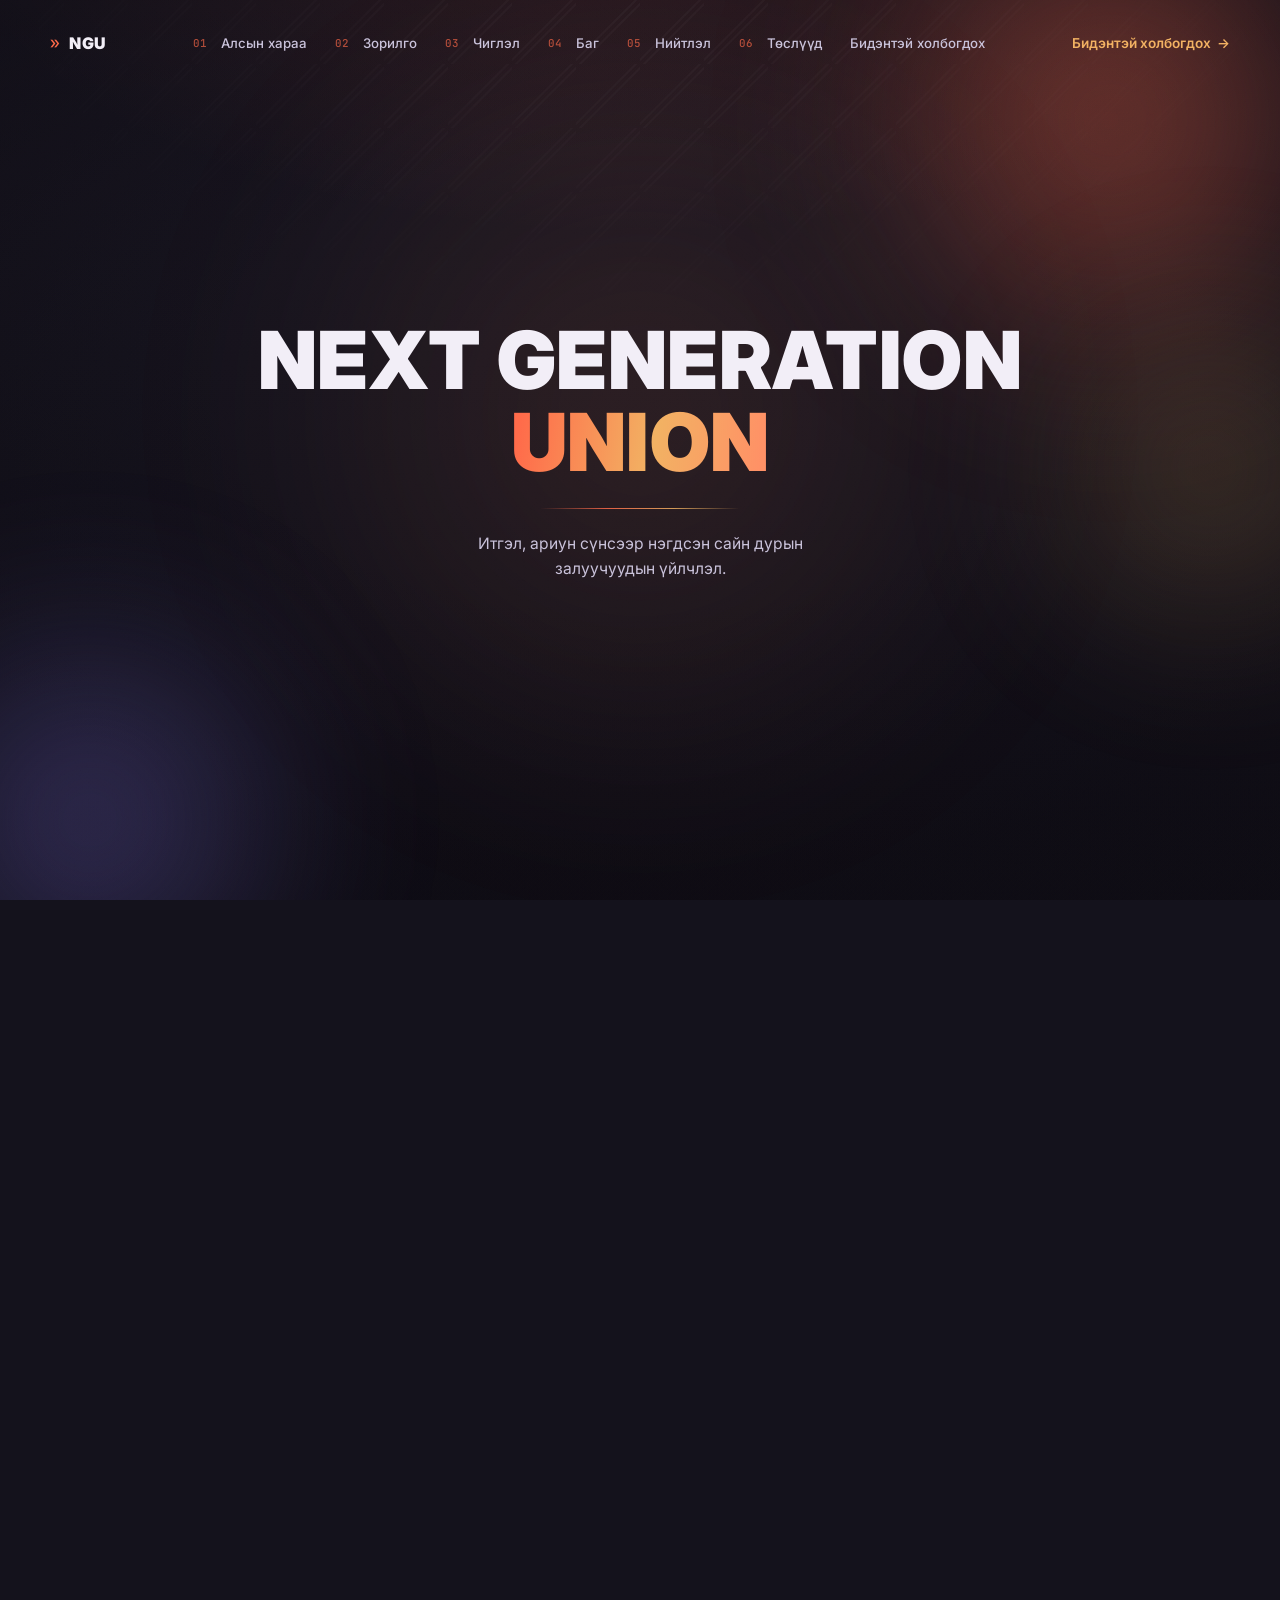
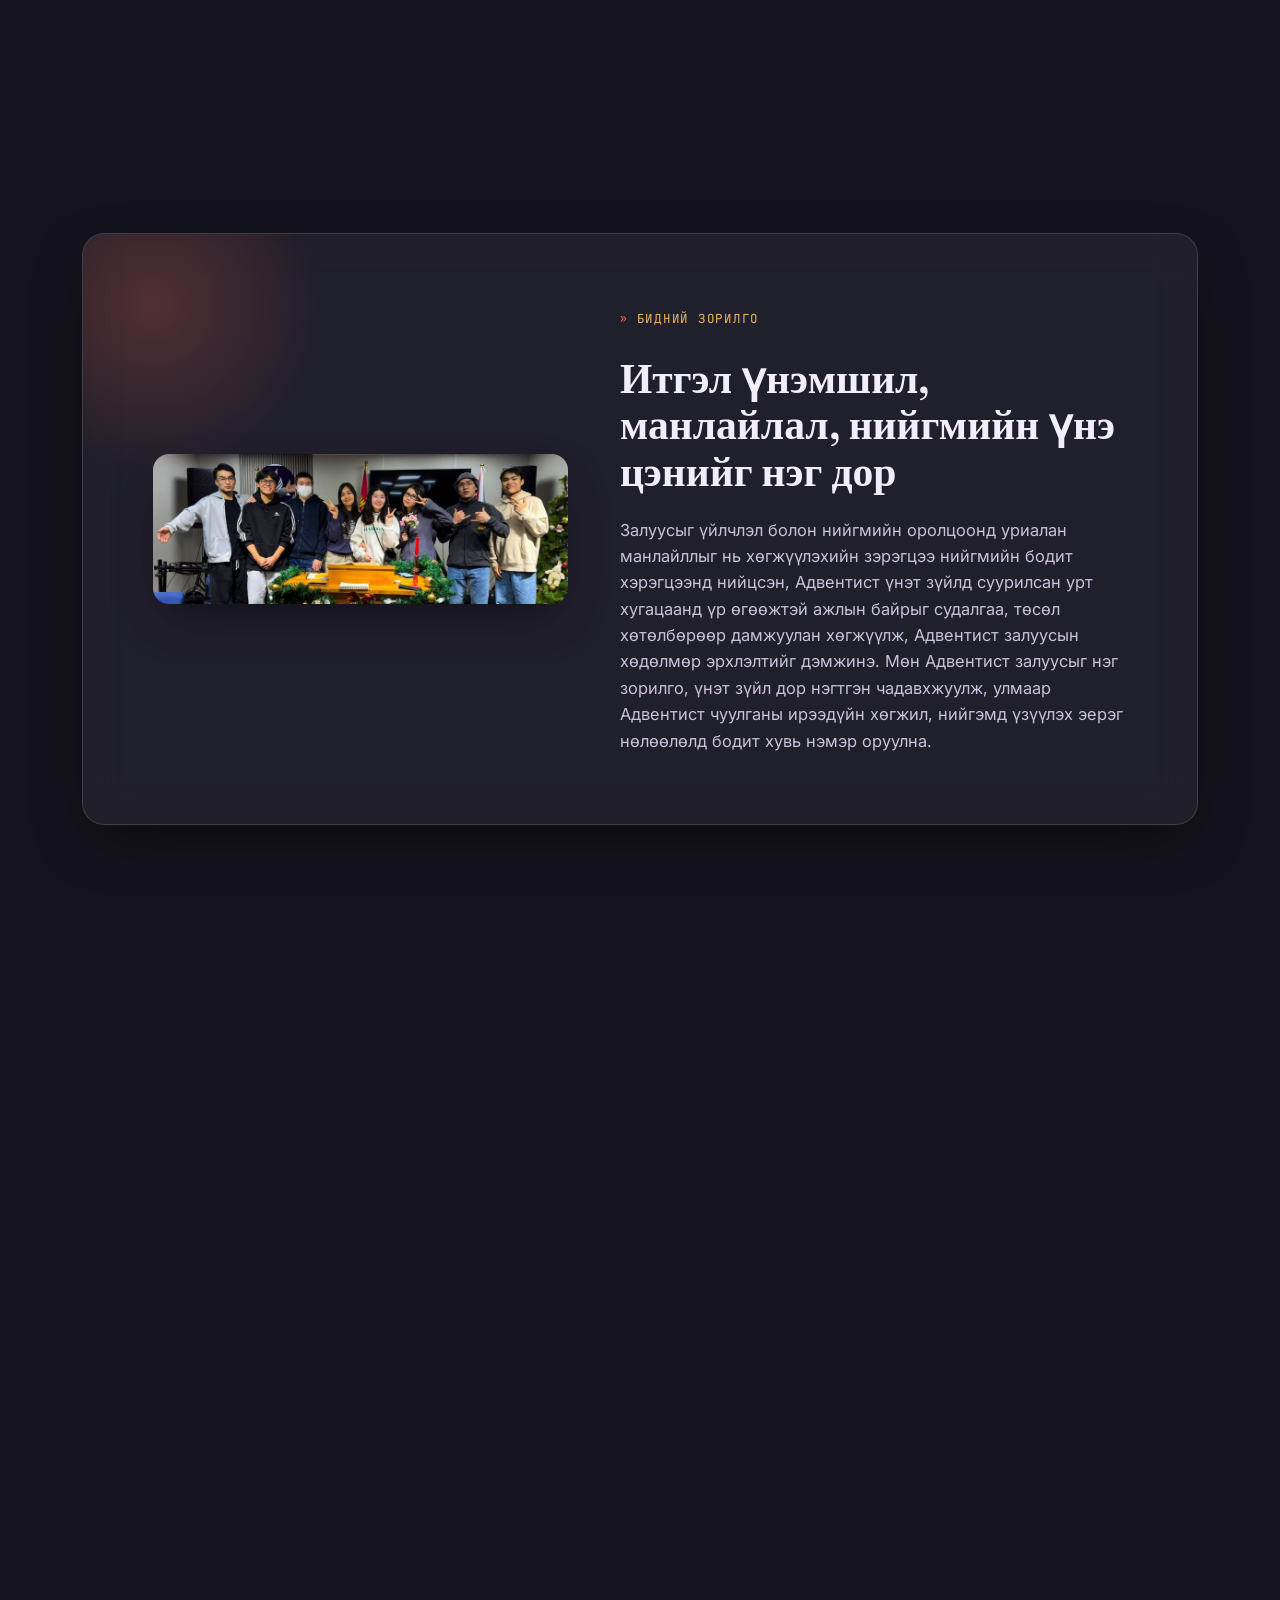
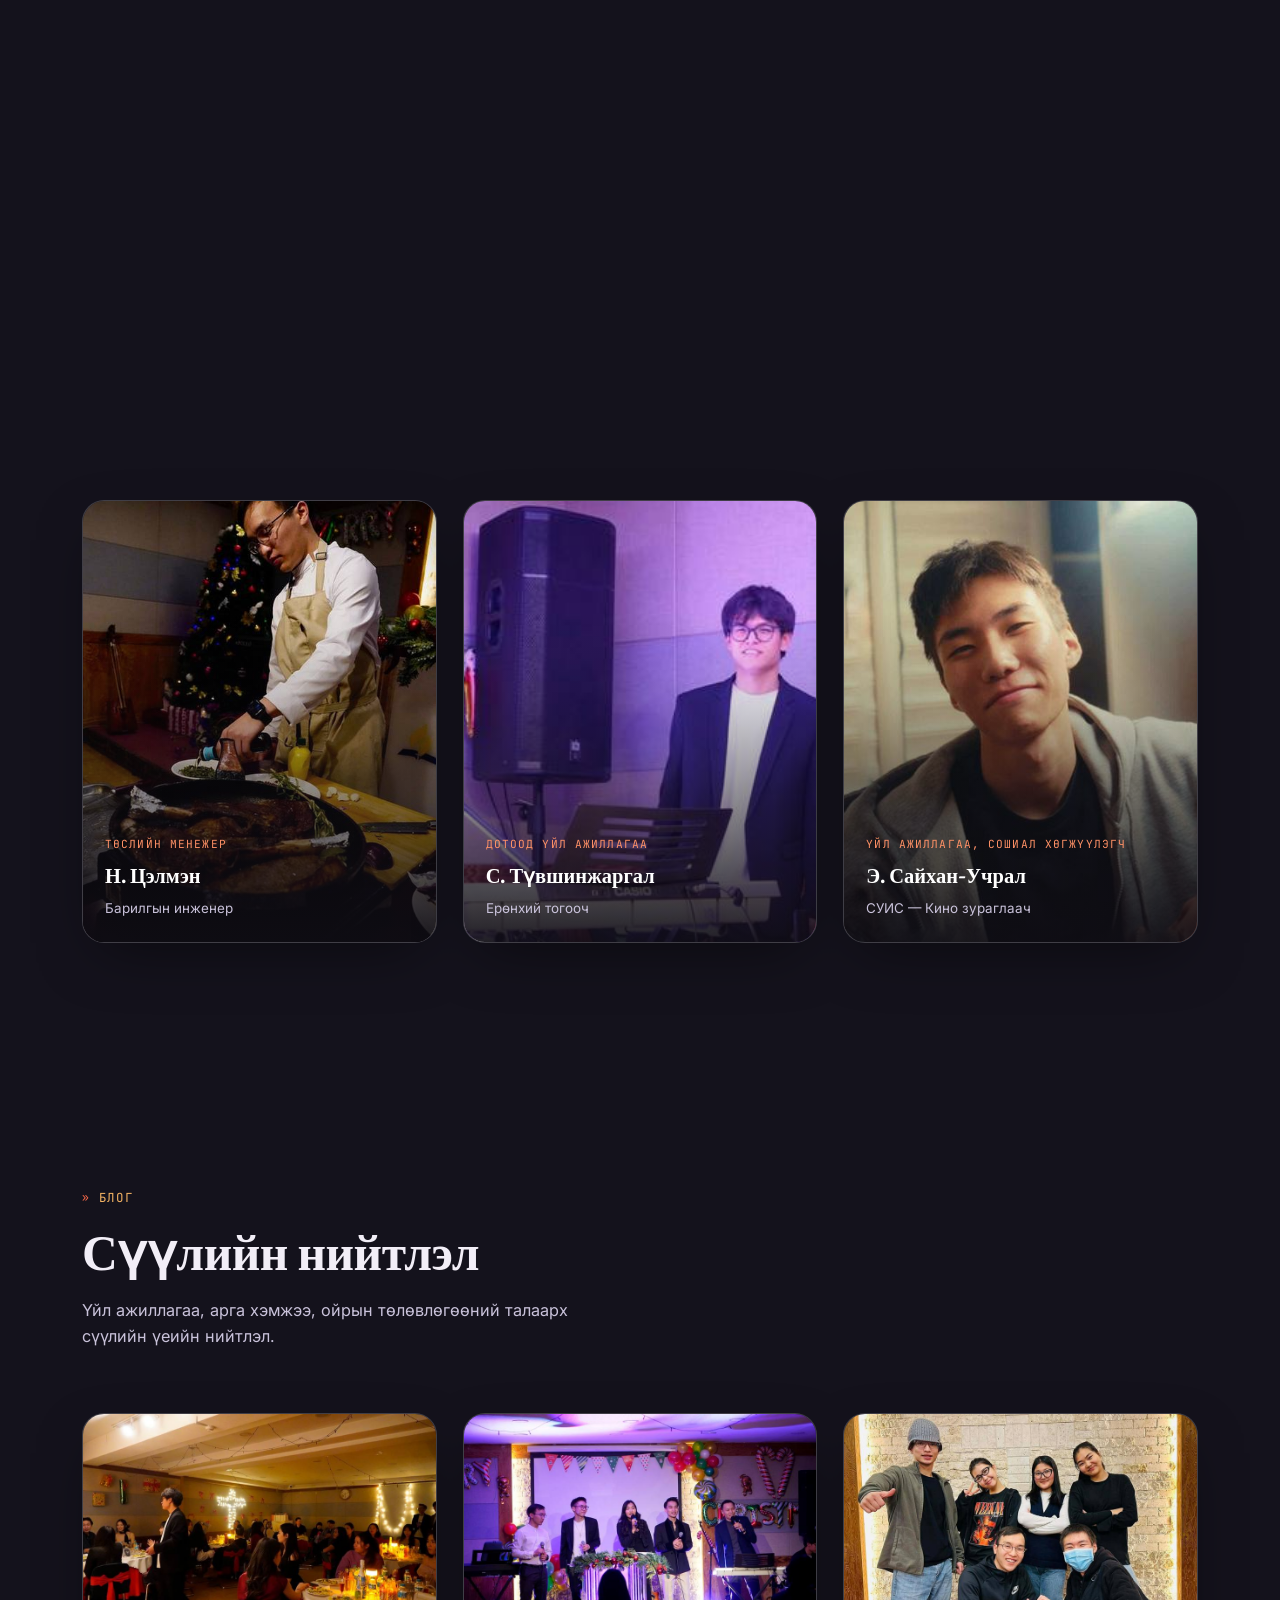
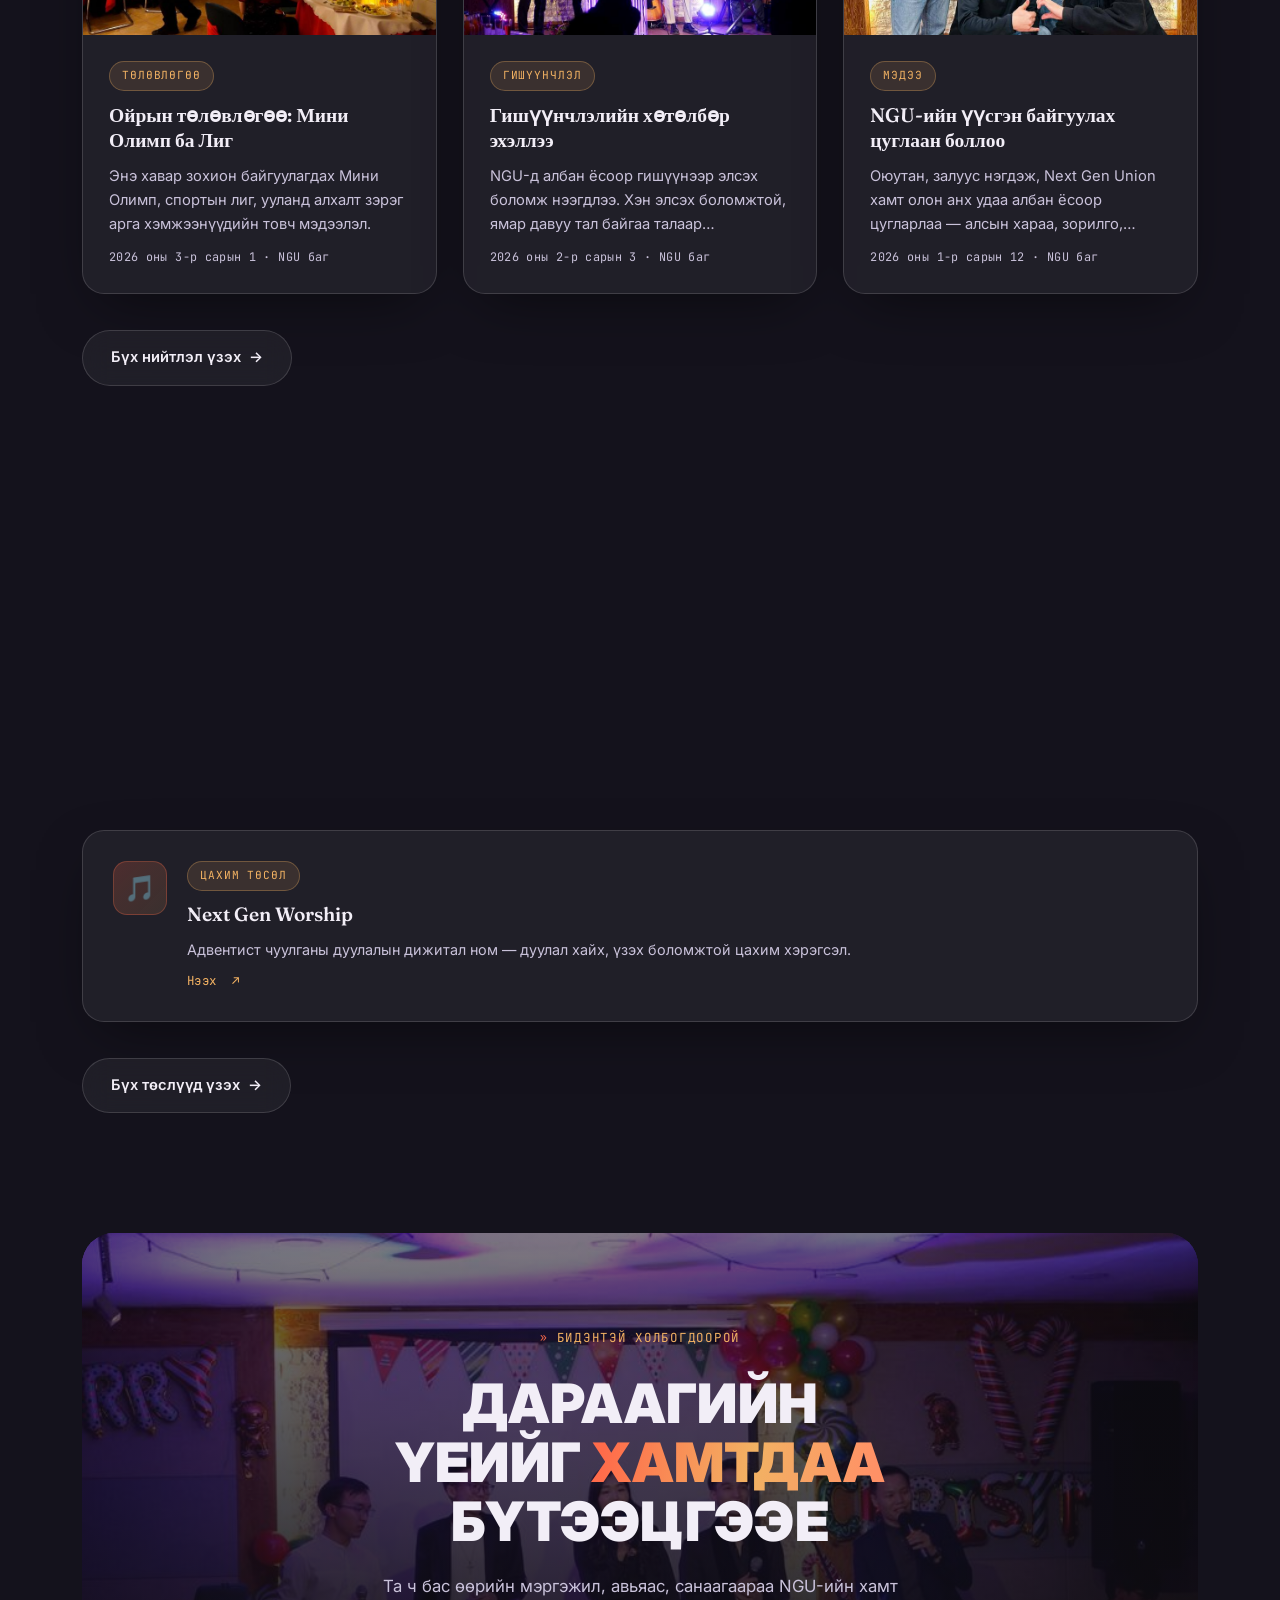
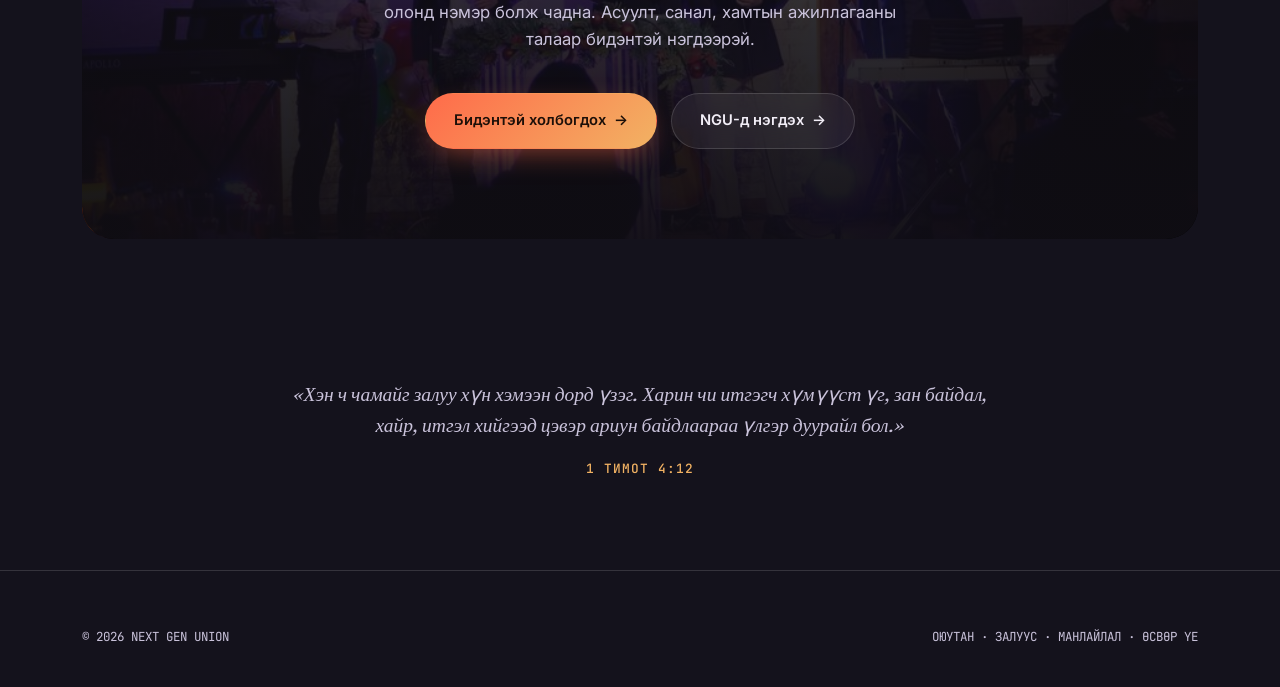
==== commit 2984e0bd: "v10" ====
--- a/index.html
+++ b/index.html
@@ -17,7 +17,20 @@
 </head>
 <body>
 
-<div class="film-curtain" aria-hidden="true"></div>
+<div class="film-curtain" aria-hidden="true" id="filmCurtain"></div>
+<script>
+  /* The curtain should only play once per visit to the site, not
+     on every internal page navigation. sessionStorage persists for
+     the browser tab/session, so the flag survives clicking between
+     pages but resets in a fresh tab. */
+  (function(){
+    if (sessionStorage.getItem('nguVisited')) {
+      document.getElementById('filmCurtain').classList.add('no-curtain');
+    } else {
+      sessionStorage.setItem('nguVisited', '1');
+    }
+  })();
+</script>
 
 <div class="bg-field">
   <div class="chevron-field"></div>
--- a/css/style.css
+++ b/css/style.css
@@ -39,6 +39,7 @@
     animation:curtainLift 1.3s cubic-bezier(.4,0,.2,1) forwards;
     animation-delay:.15s;
   }
+  .film-curtain.no-curtain{display:none;}
   @keyframes curtainLift{
     to{opacity:0;visibility:hidden;}
   }
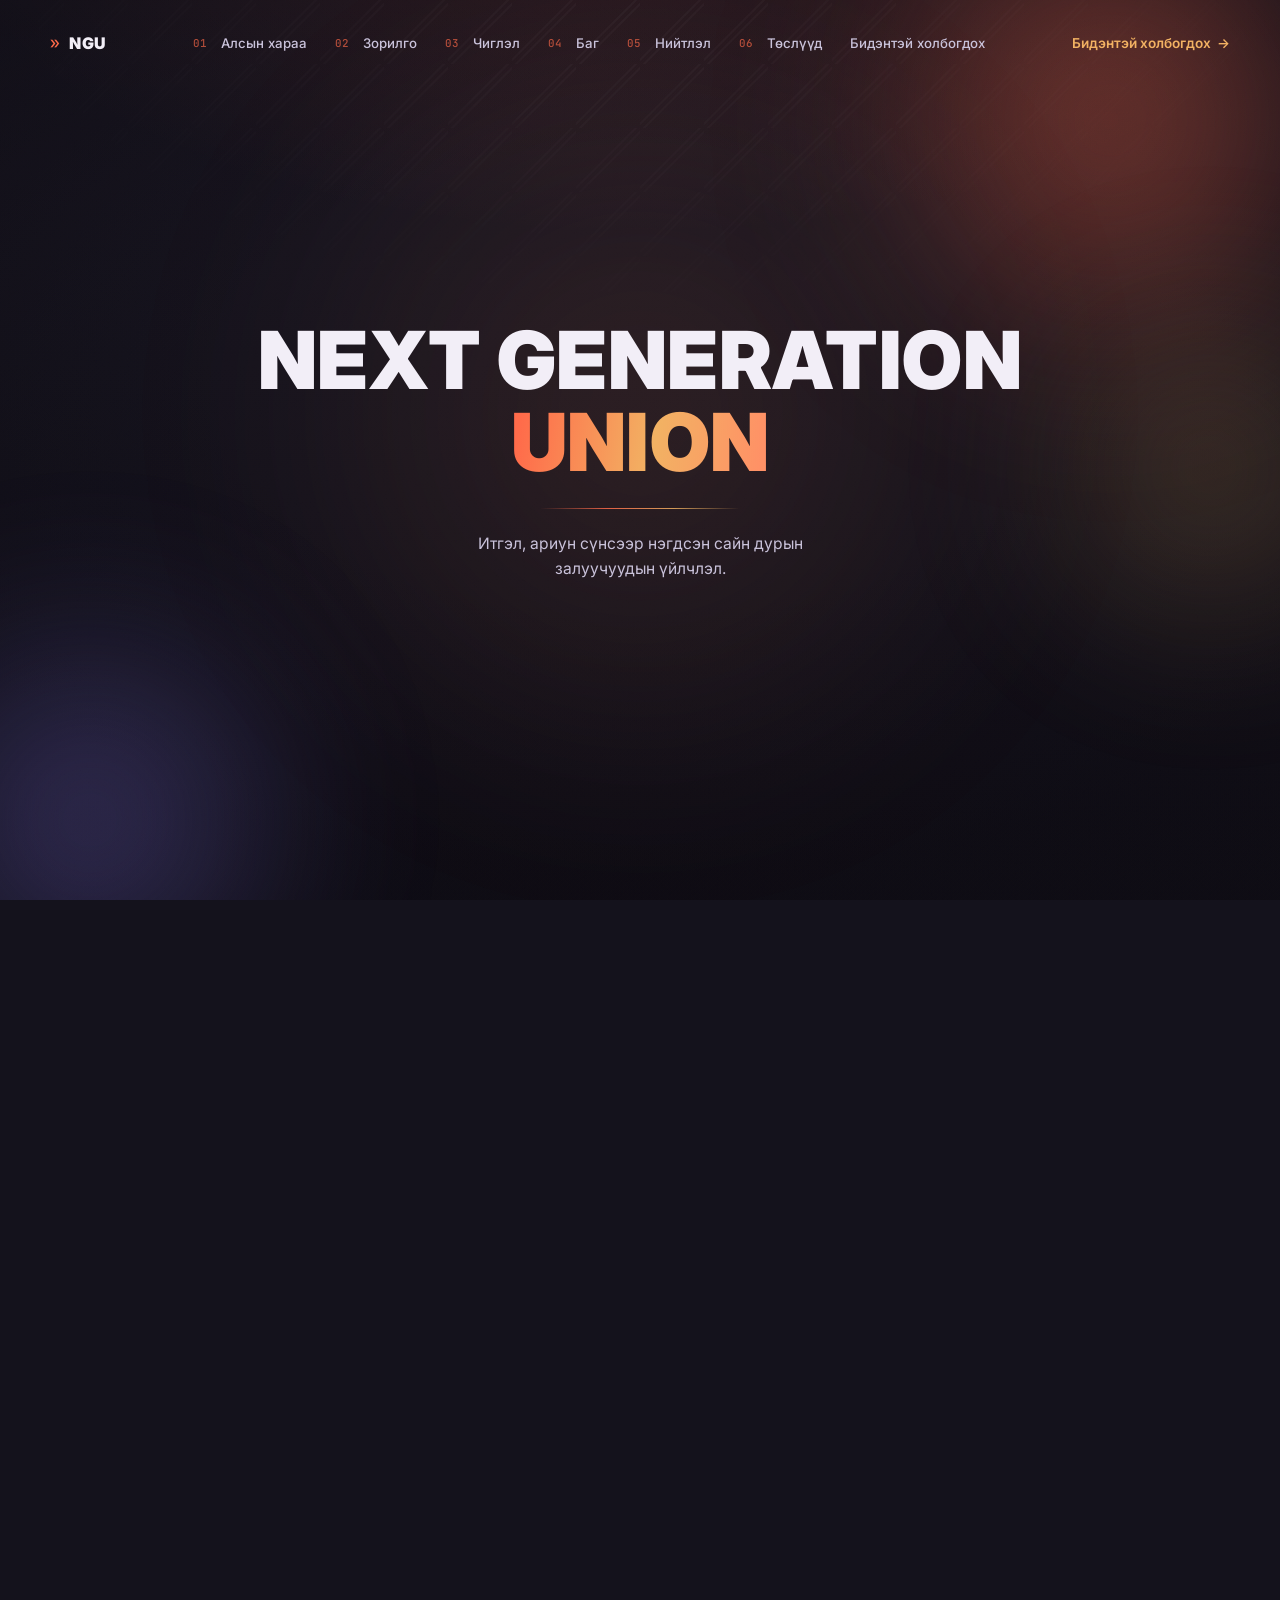
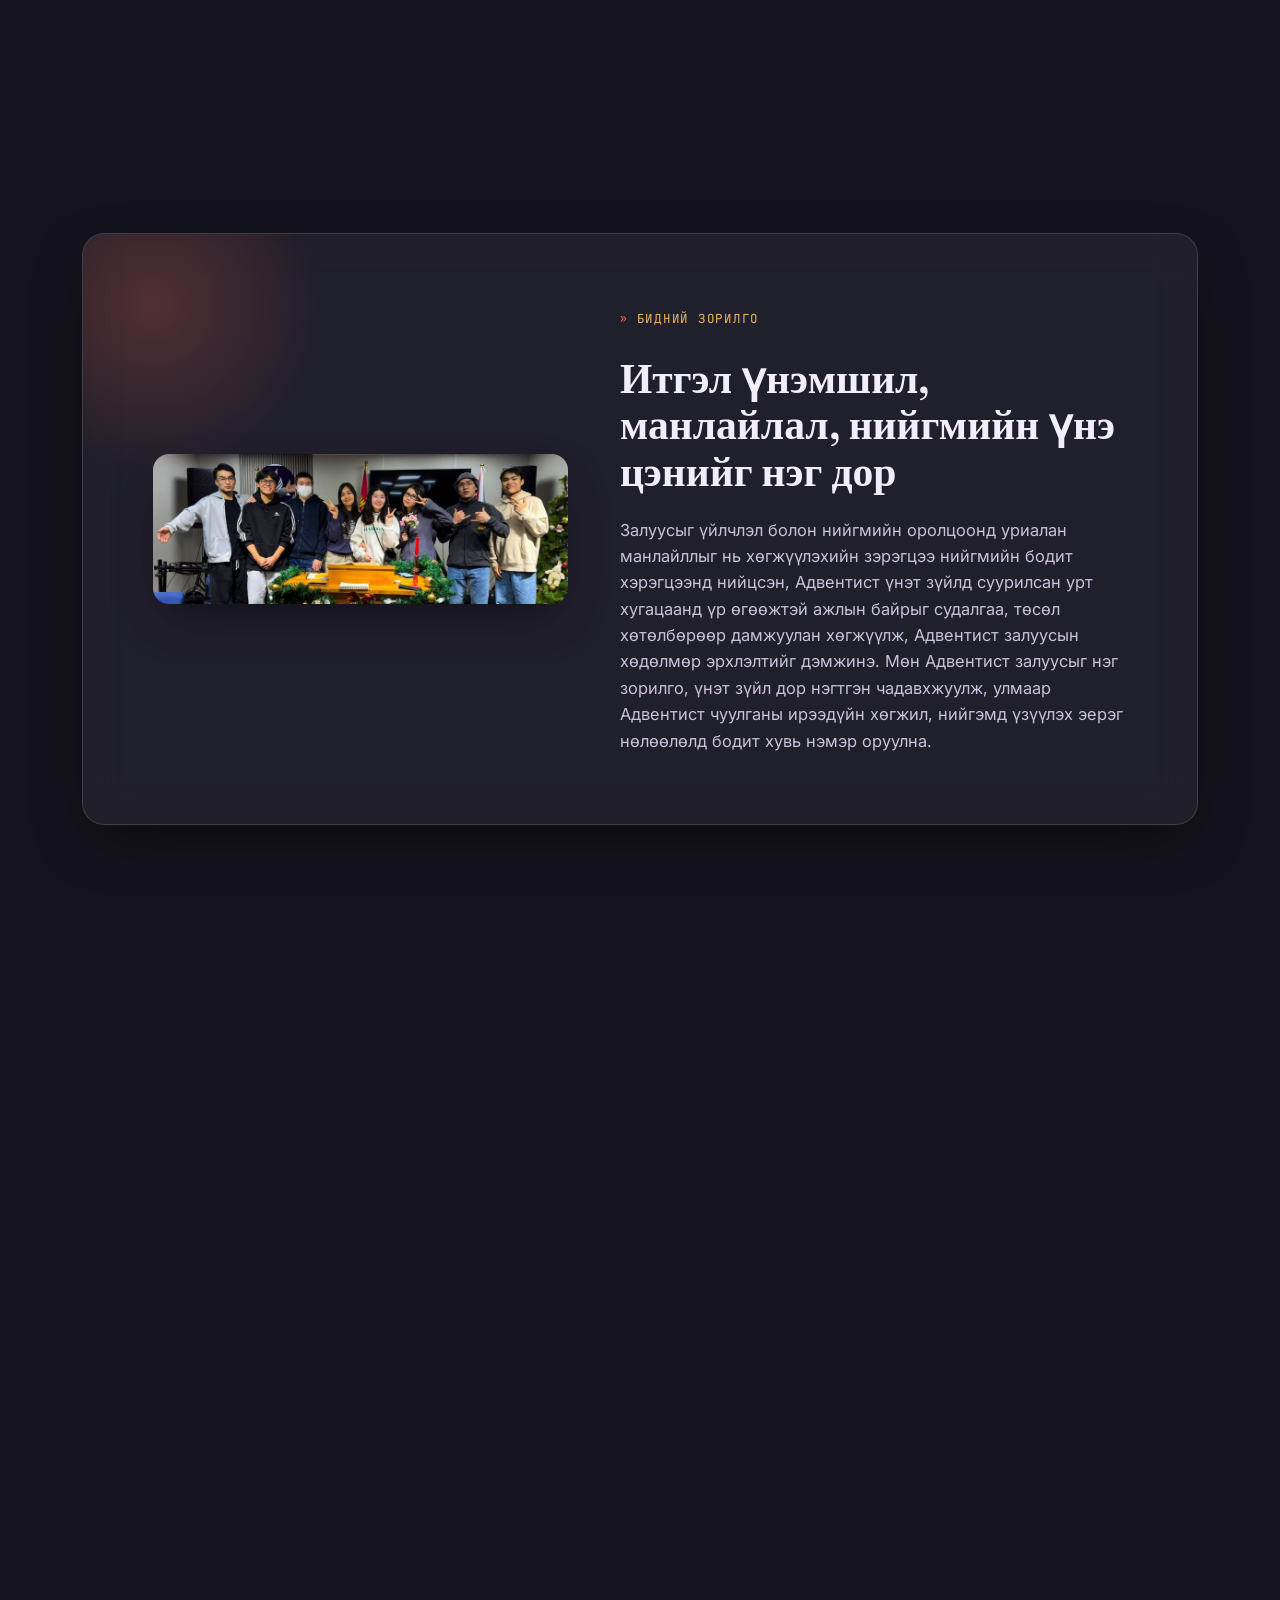
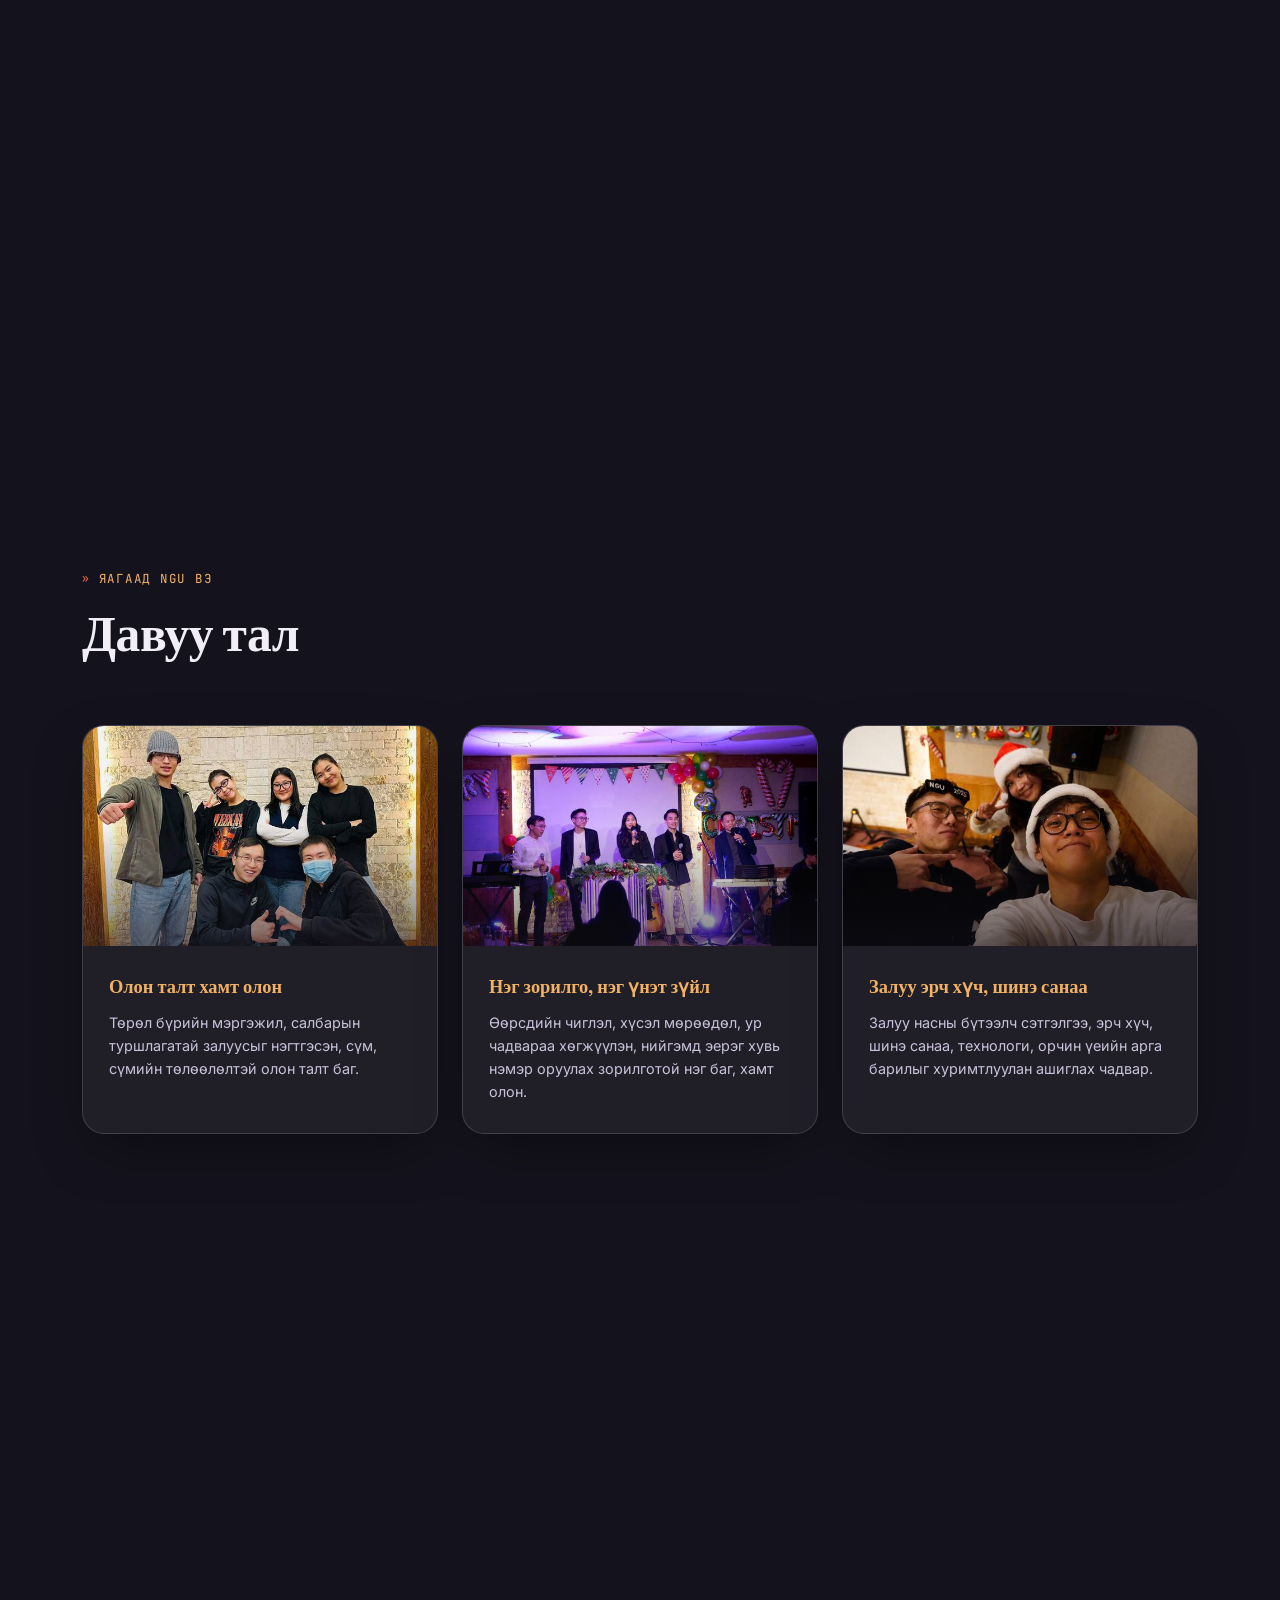
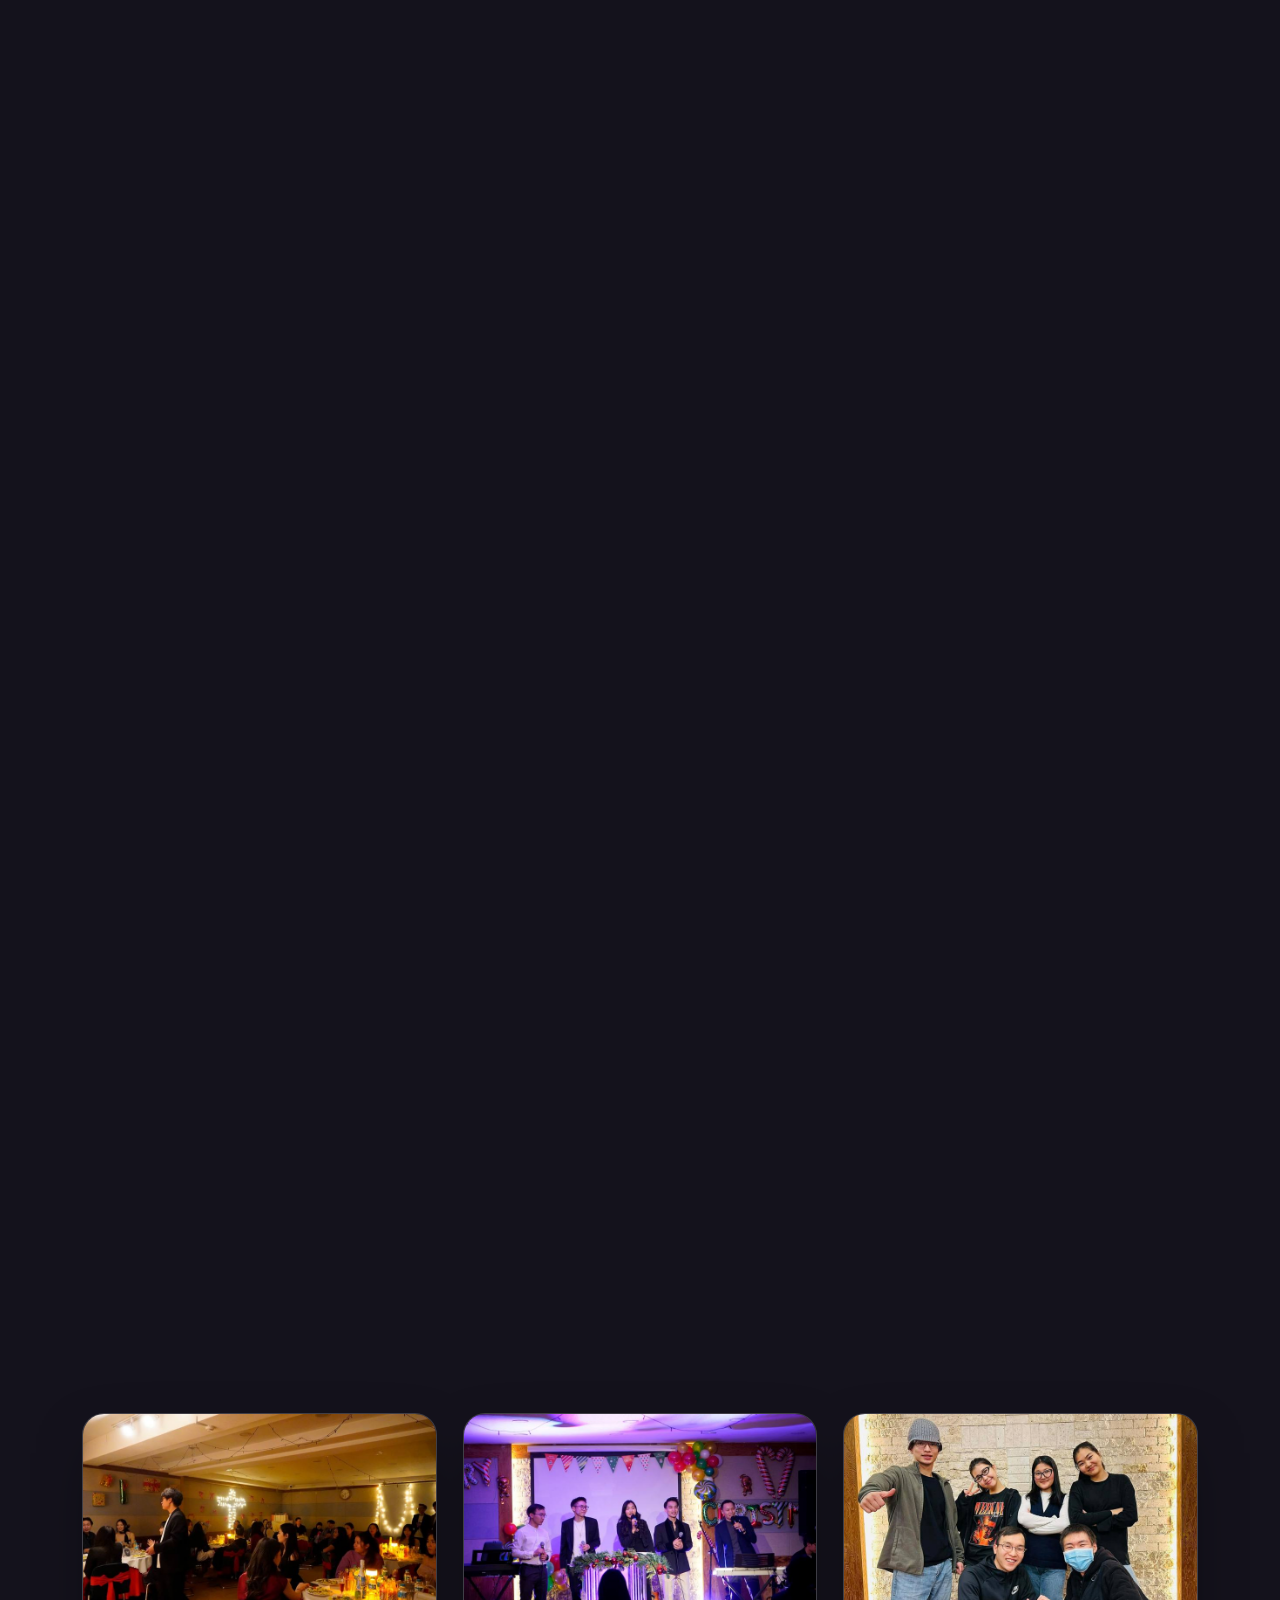
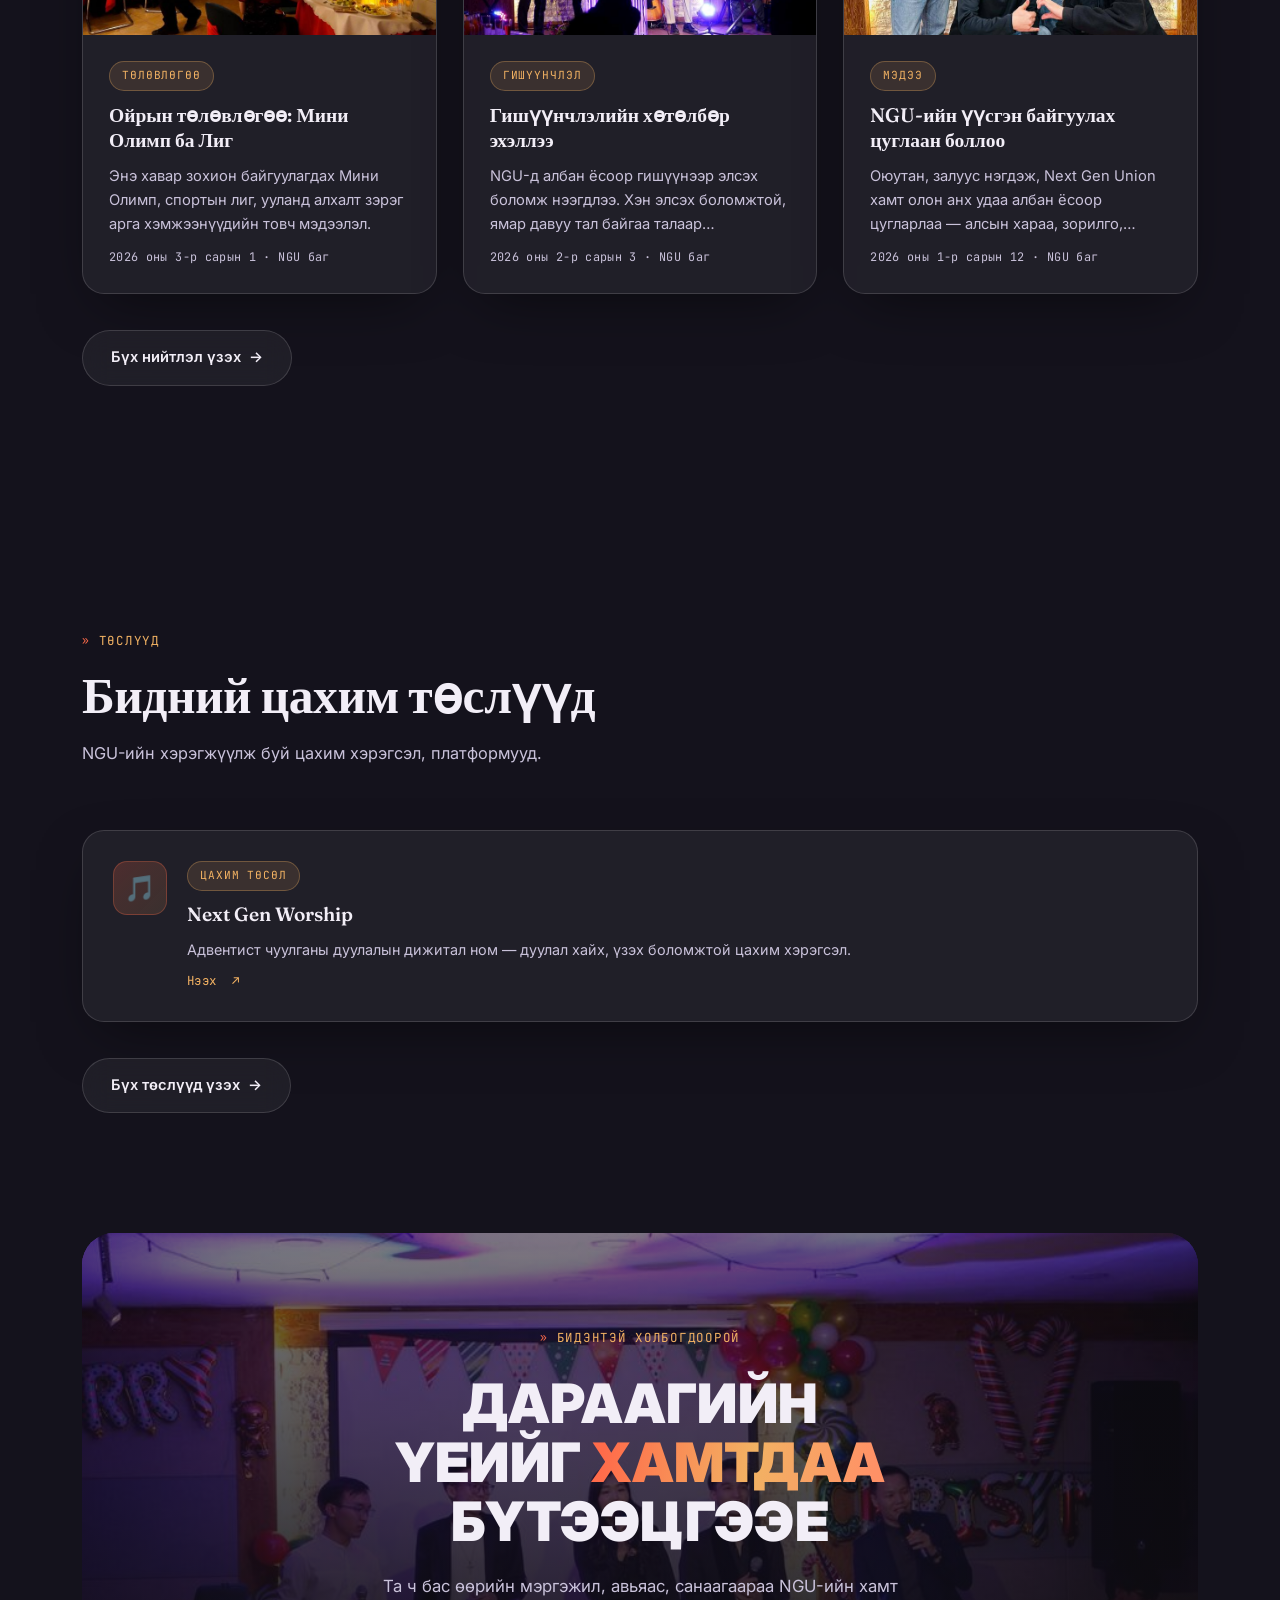
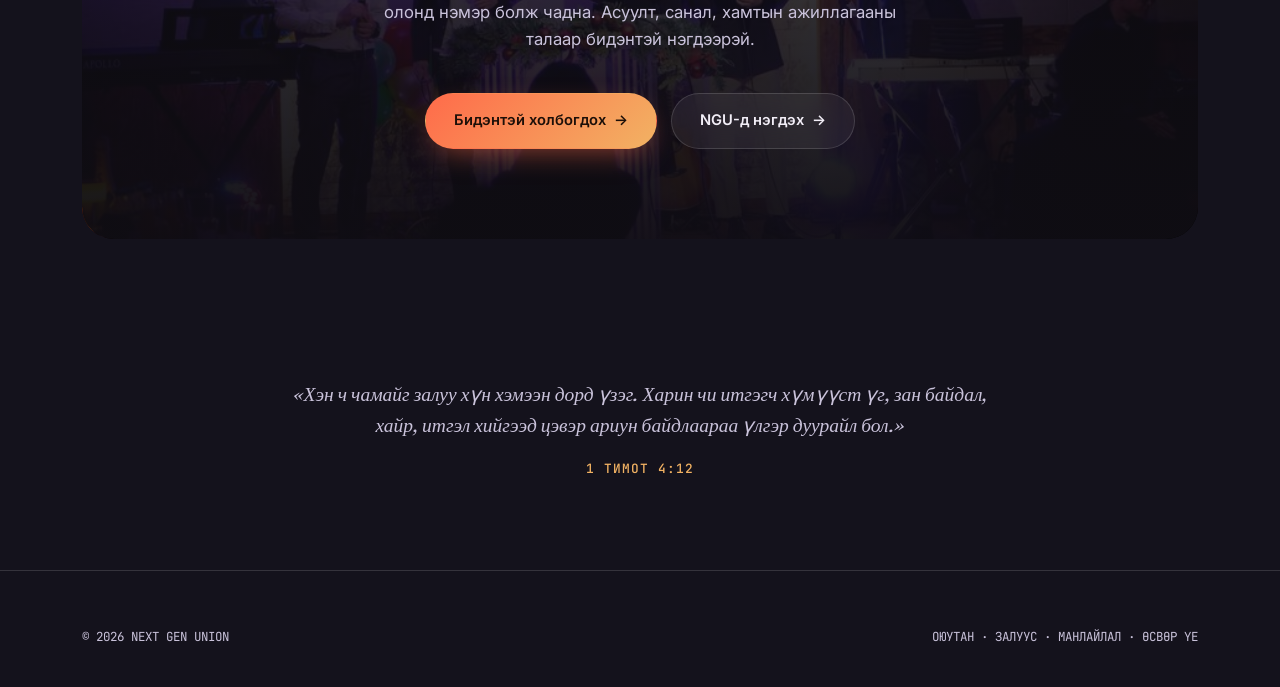
==== commit 2a13ea8e: "v11" ====
--- a/index.html
+++ b/index.html
@@ -1,7 +1,9 @@
 <!DOCTYPE html>
-<html lang="mn">
+<html lang="mn" translate="no">
 <head>
 <meta charset="UTF-8">
+<meta name="color-scheme" content="light only">
+<meta name="google" content="notranslate">
 <meta name="viewport" content="width=device-width, initial-scale=1.0">
 <title>NGU — Next Gen Union</title>
 <meta name="description" content="Next Gen Union — Оюутан, залуусын оролцоонд тулгуурласан төрийн бус байгууллага.">
--- a/css/style.css
+++ b/css/style.css
@@ -4,6 +4,12 @@
    here updates the whole site automatically.
    ============================================================ */
 :root{
+    /* Tell browsers (esp. Samsung Internet / Android "force dark")
+       this site is designed for light mode only, so they don't
+       auto-invert or recolor things. See also the
+       <meta name="color-scheme" content="light only"> tag in each
+       page's <head> — the two work together. */
+    color-scheme: light only;
     --ink:#14121c;
     --ink-2:#1b1826;
     --dusk:#241f33;
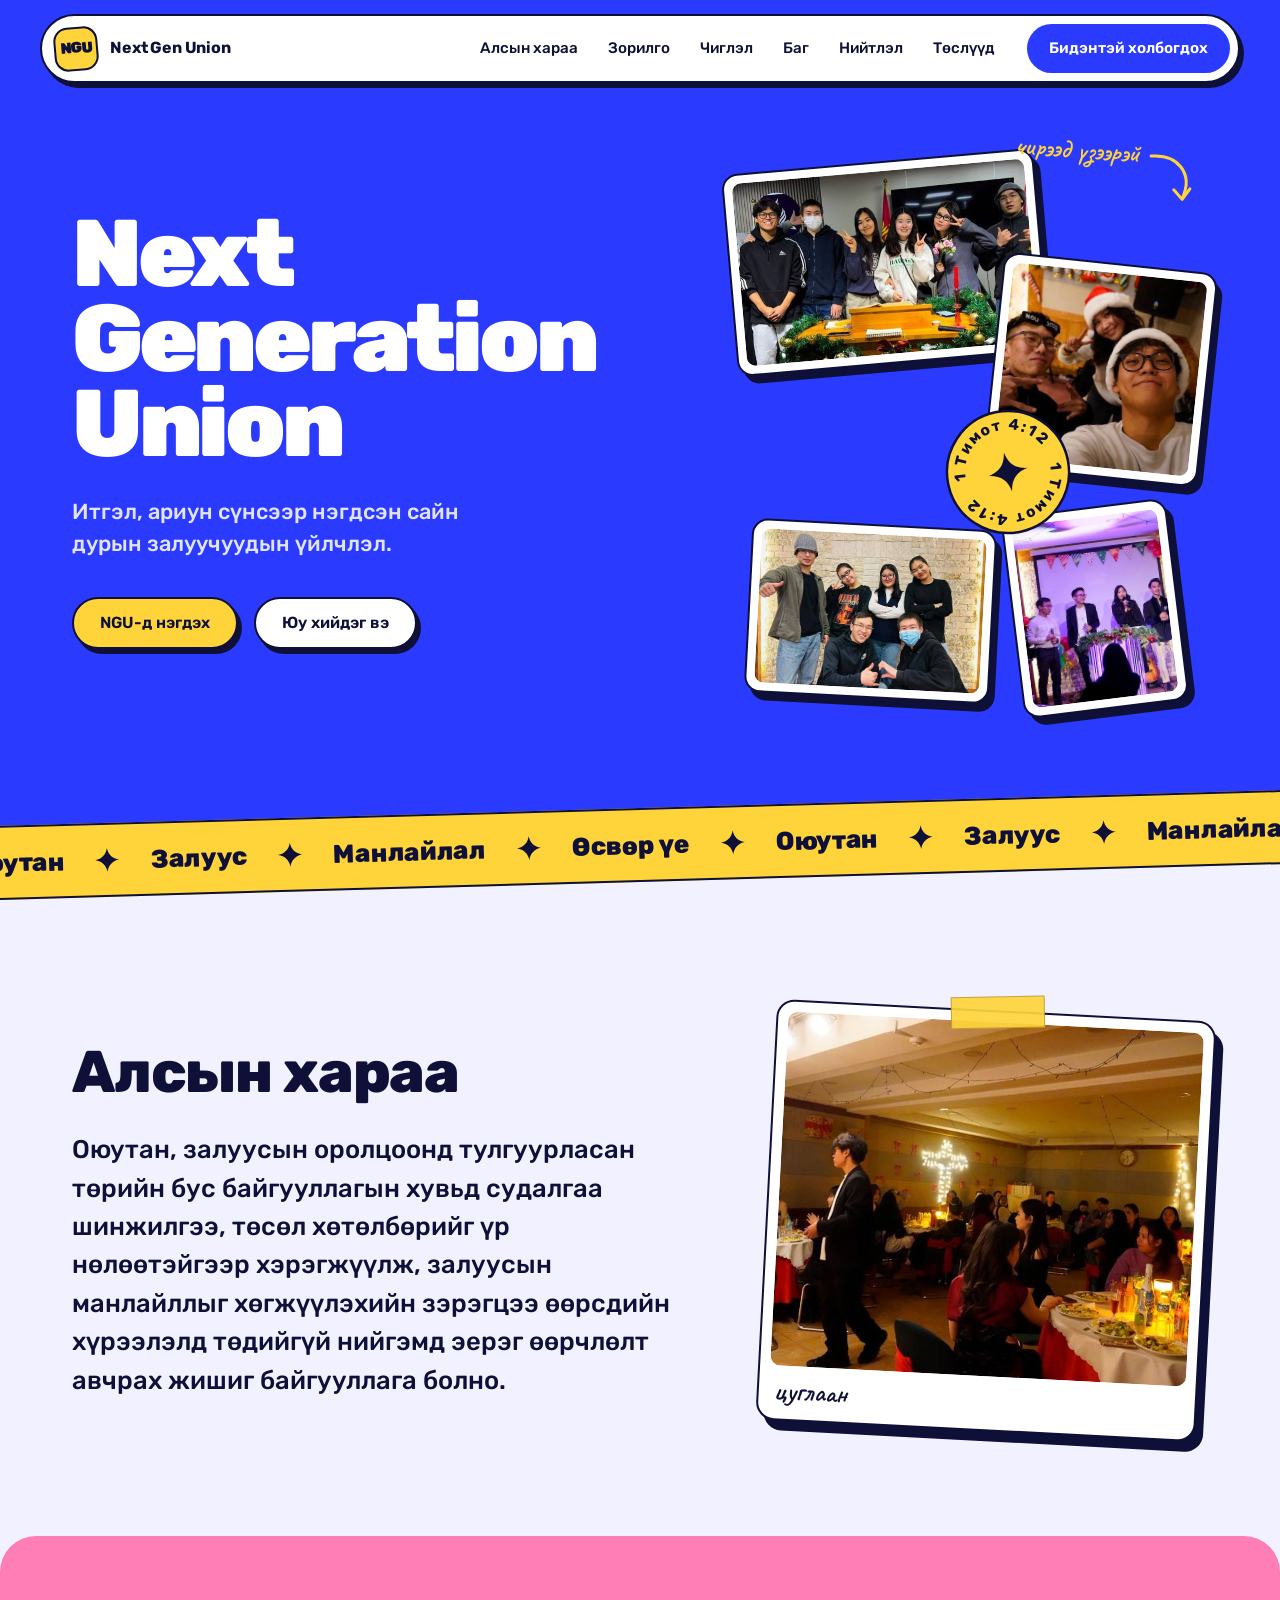
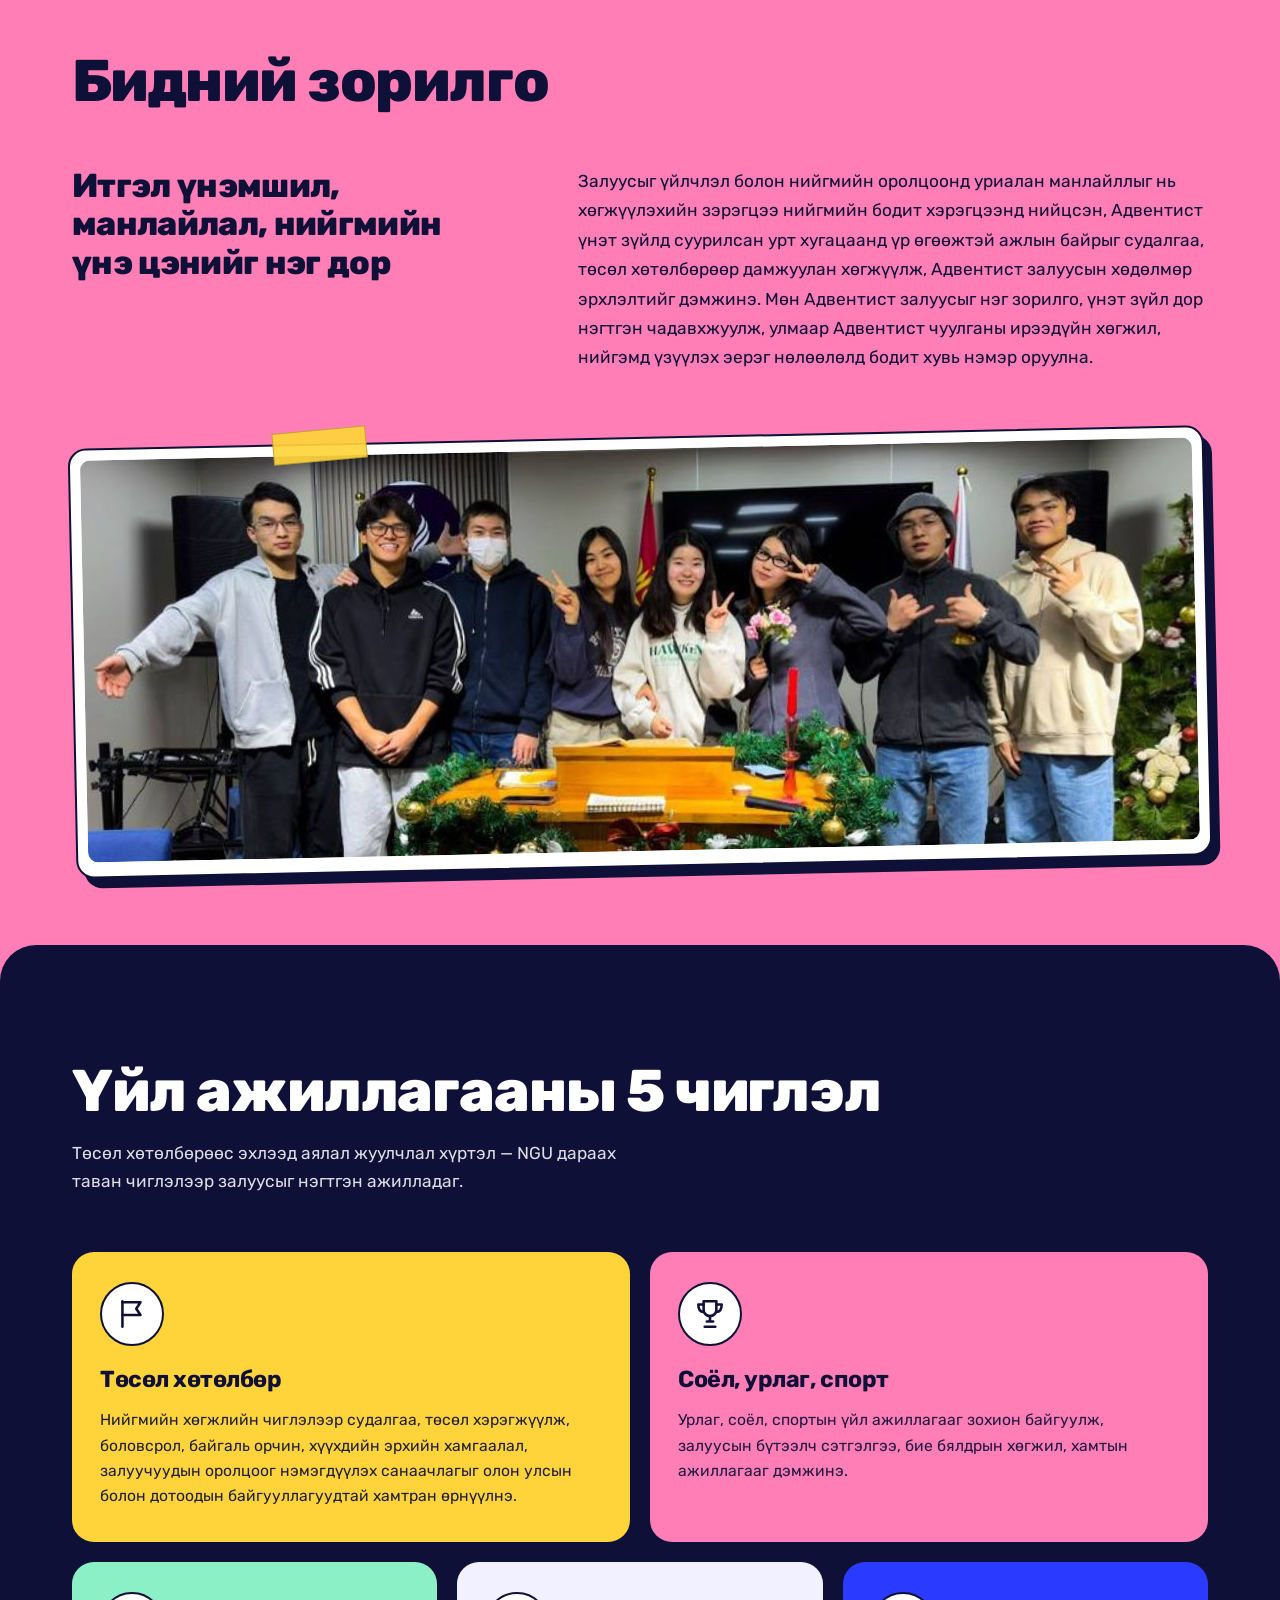
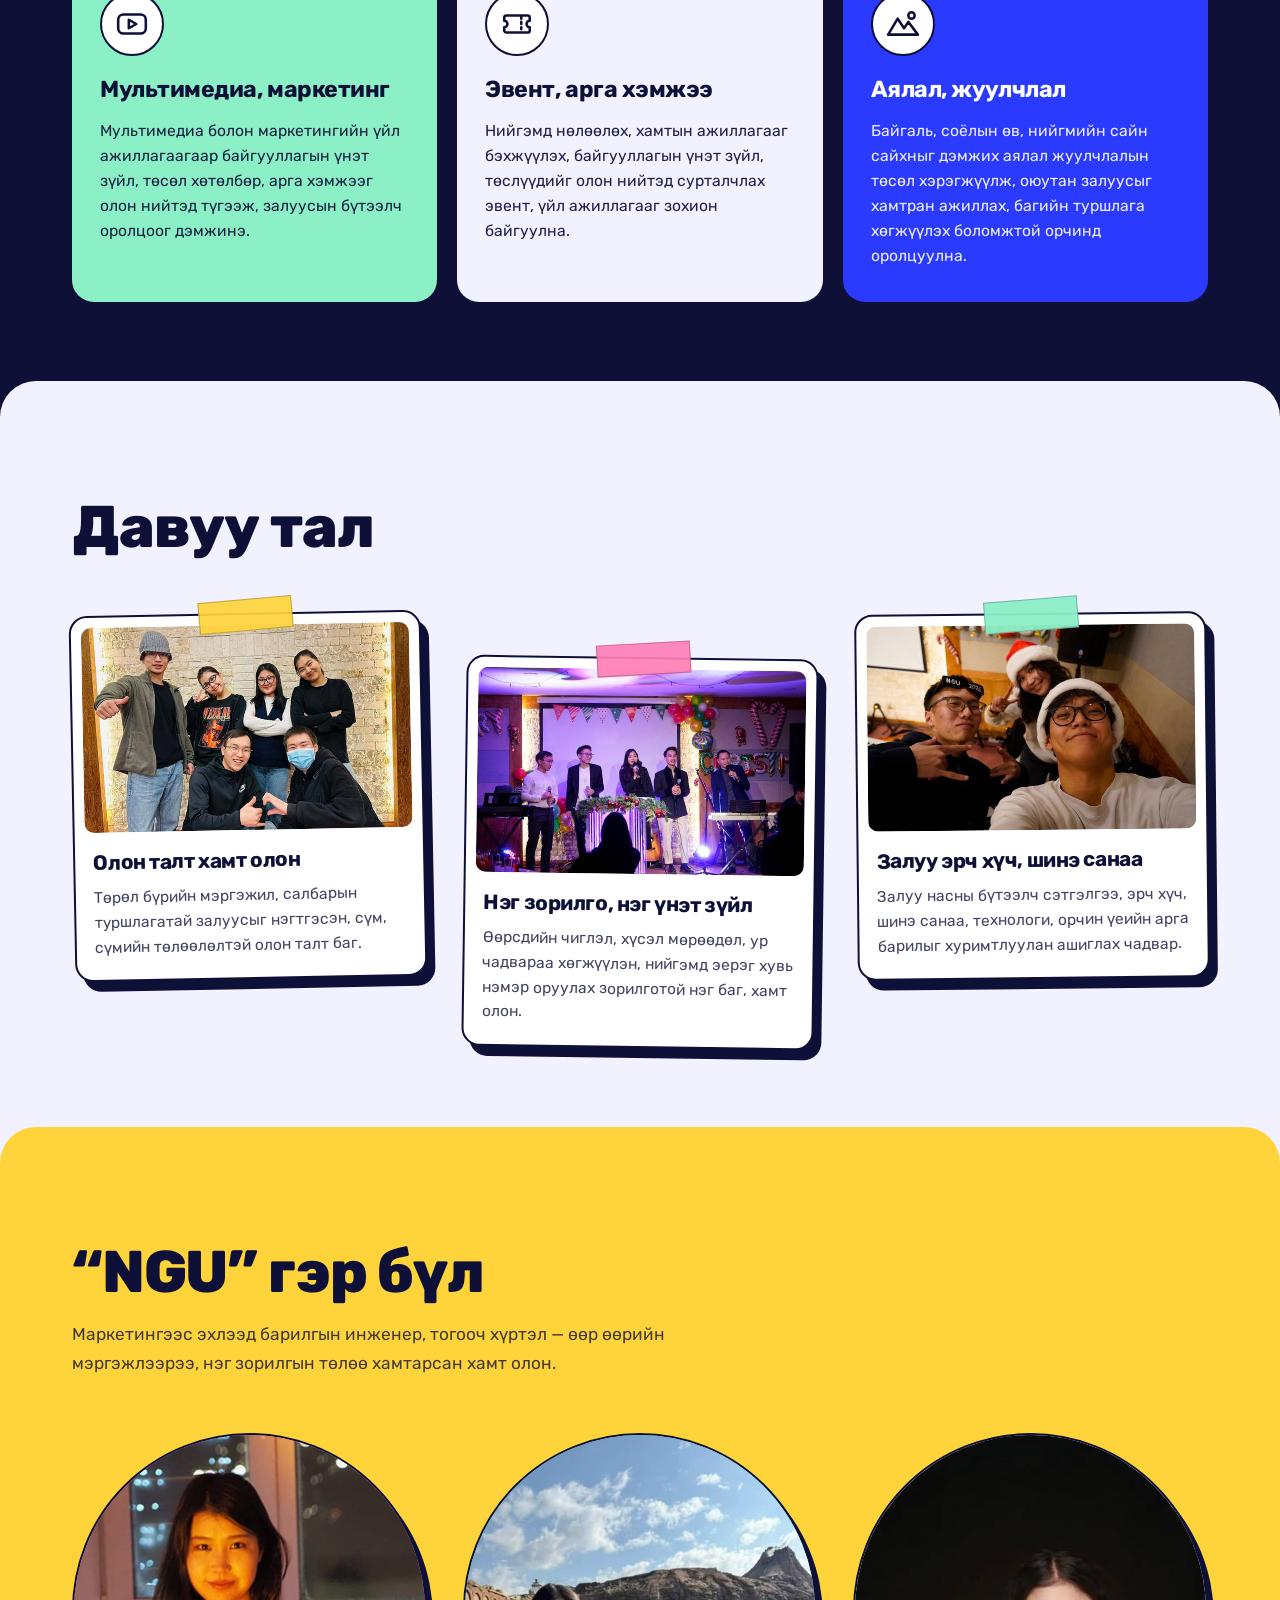
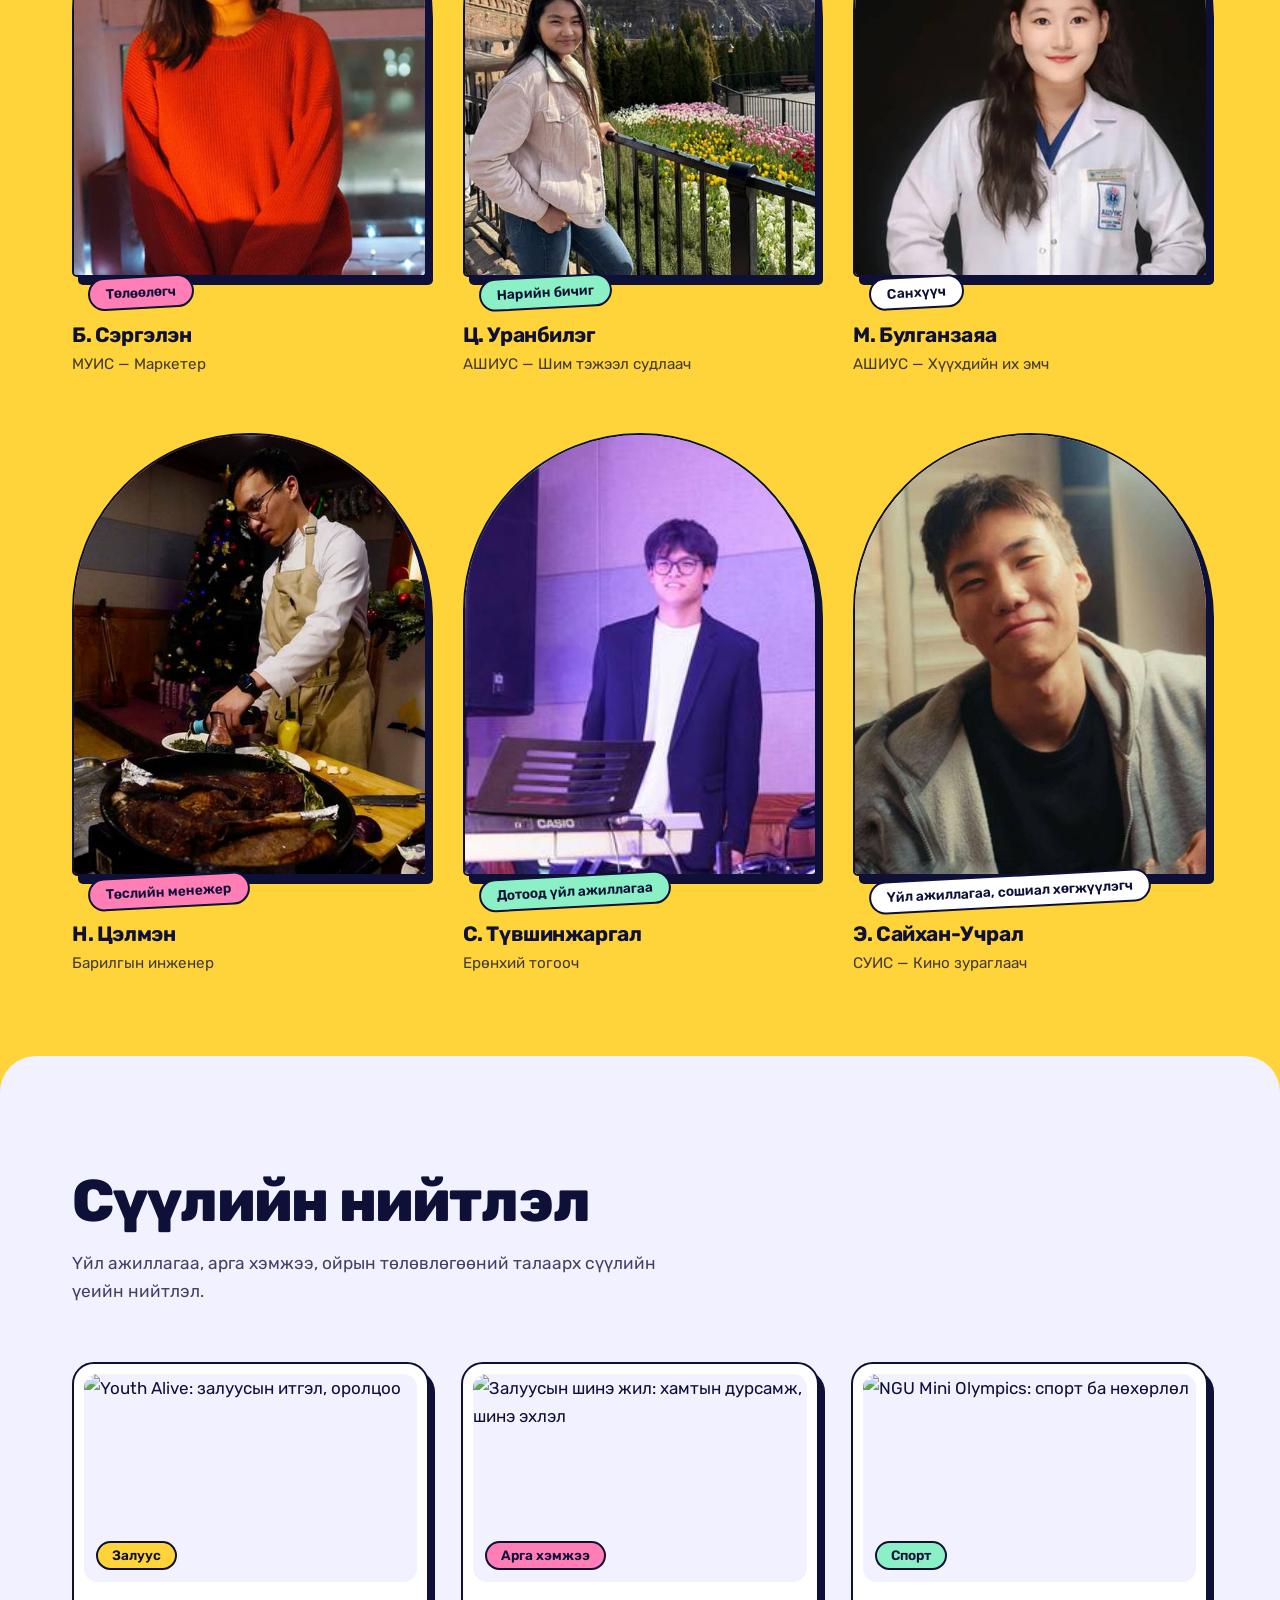
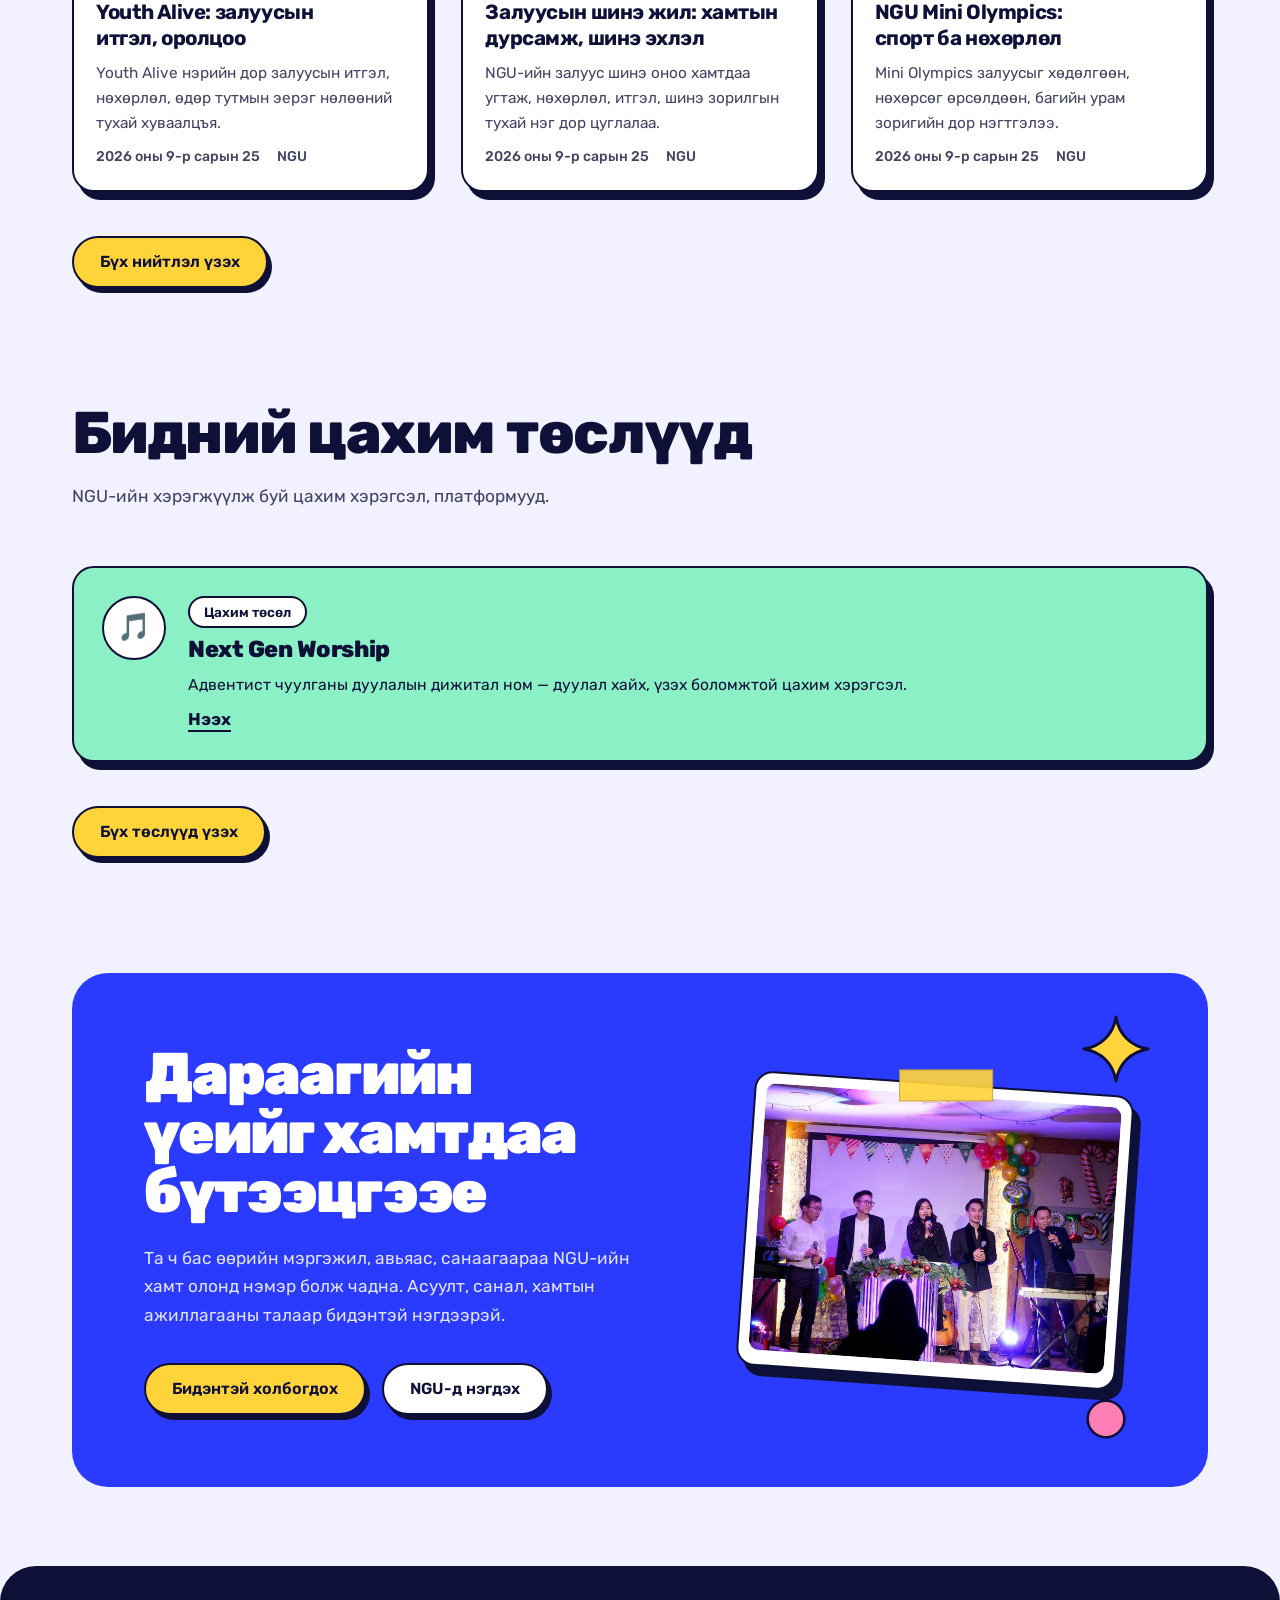
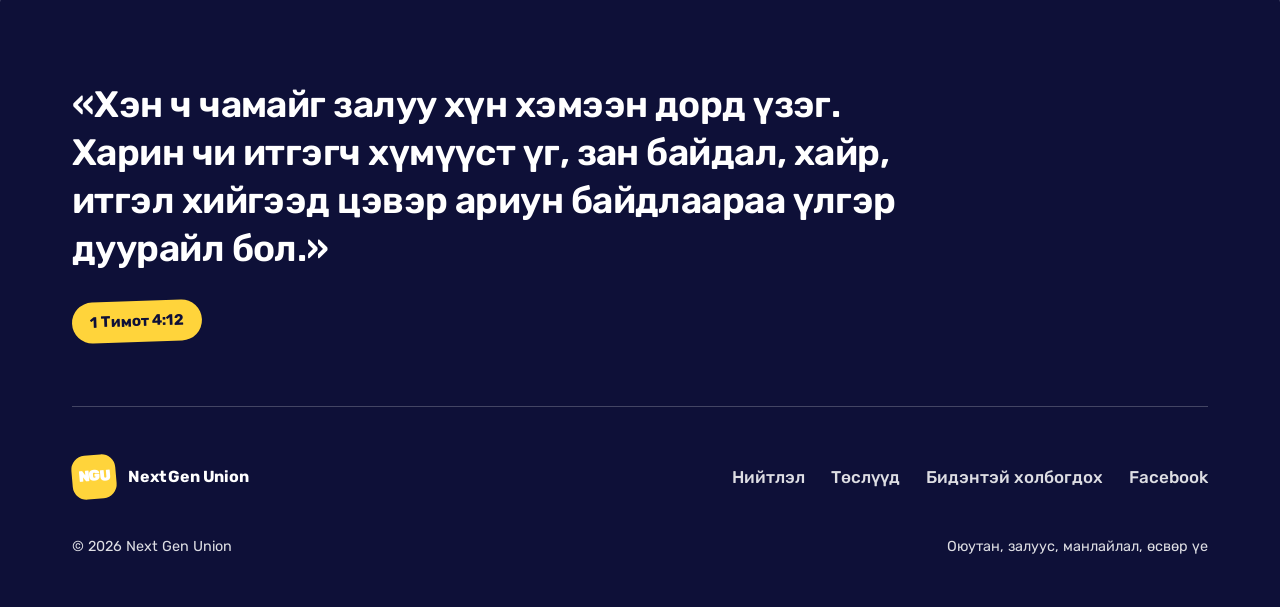
==== commit a03f6746: "v12" ====
--- a/index.html
+++ b/index.html
@@ -7,318 +7,298 @@
 <meta name="viewport" content="width=device-width, initial-scale=1.0">
 <title>NGU — Next Gen Union</title>
 <meta name="description" content="Next Gen Union — Оюутан, залуусын оролцоонд тулгуурласан төрийн бус байгууллага.">
-
-<link rel="preconnect" href="https://fonts.googleapis.com">
-<link rel="preconnect" href="https://fonts.gstatic.com" crossorigin>
-<link href="https://fonts.googleapis.com/css2?family=Fraunces:ital,opsz,wght@0,9..144,300;0,9..144,450;0,9..144,600;0,9..144,700;1,9..144,500&family=Inter:wght@400;500;600;700;800;900&family=JetBrains+Mono:wght@400;500&display=swap" rel="stylesheet">
-
-<!-- All colors, fonts, spacing live in css/style.css -->
+<link rel="icon" href="data:image/svg+xml,%3Csvg xmlns='http://www.w3.org/2000/svg' viewBox='0 0 64 64'%3E%3Crect x='5' y='5' width='54' height='54' rx='16' fill='%23FFD43B' stroke='%230E1038' stroke-width='5'/%3E%3Cpath d='M20 44V20l24 24V20' fill='none' stroke='%230E1038' stroke-width='6' stroke-linecap='round' stroke-linejoin='round'/%3E%3C/svg%3E">
+
+
+<!-- Colors + fonts: css/tokens.css · Layout: css/style.css · Cards: css/cards.css -->
+<link rel="stylesheet" href="css/tokens.css">
 <link rel="stylesheet" href="css/style.css">
-<!-- Blog card styling (used by the "latest posts" teaser below) -->
-<link rel="stylesheet" href="blog/blog.css">
+<link rel="stylesheet" href="css/cards.css">
+
 </head>
 <body>
 
-<div class="film-curtain" aria-hidden="true" id="filmCurtain"></div>
-<script>
-  /* The curtain should only play once per visit to the site, not
-     on every internal page navigation. sessionStorage persists for
-     the browser tab/session, so the flag survives clicking between
-     pages but resets in a fresh tab. */
-  (function(){
-    if (sessionStorage.getItem('nguVisited')) {
-      document.getElementById('filmCurtain').classList.add('no-curtain');
-    } else {
-      sessionStorage.setItem('nguVisited', '1');
-    }
-  })();
-</script>
-
-<div class="bg-field">
-  <div class="chevron-field"></div>
-  <div class="blob blob-1"></div>
-  <div class="blob blob-2"></div>
-  <div class="blob blob-3"></div>
-  <div class="blob blob-4"></div>
-</div>
-
-<nav class="nav" id="siteNav">
-  <div class="nav-inner wrap">
-    <a href="#top" class="brand"><span class="mark">&raquo;</span> NGU</a>
-    <div class="nav-links">
-      <a href="#vision">Алсын хараа</a>
-      <a href="#mission">Зорилго</a>
-      <a href="#directions">Чиглэл</a>
-      <a href="#team">Баг</a>
+<nav class="nav" id="siteNav" aria-label="Үндсэн цэс">
+  <div class="nav-inner">
+    <a href="index.html#top" class="brand" aria-label="NGU — нүүр хуудас"><span class="mark">NGU</span><span class="word">Next Gen Union</span></a>
+    <div class="nav-links" id="navLinks">
+      <a href="index.html#vision">Алсын хараа</a>
+      <a href="index.html#mission">Зорилго</a>
+      <a href="index.html#directions">Чиглэл</a>
+      <a href="index.html#team">Баг</a>
       <a href="blog/blog.html">Нийтлэл</a>
       <a href="projects/projects.html">Төслүүд</a>
       <a href="contact.html" class="mobile-cta-link">Бидэнтэй холбогдох</a>
     </div>
-    <a href="contact.html" class="nav-cta">Бидэнтэй холбогдох <span class="nav-cta-arrow">→</span></a>
-    <button class="nav-toggle" aria-label="Цэс" aria-expanded="false"><span class="bars"><span></span><span></span></span></button>
+    <a href="contact.html" class="nav-cta">Бидэнтэй холбогдох</a>
+    <button class="nav-toggle" aria-label="Цэс" aria-expanded="false" aria-controls="navLinks"><span class="bars"><span></span><span></span></span></button>
   </div>
 </nav>
 
 <main>
 
   <!-- ============ HERO ============ -->
-  <header class="hero wrap" id="top">
-    <h1 class="hero-title load-fade">Next Generation <em>Union</em></h1>
-    <div class="hero-rule"></div>
-    <p class="hero-description load-fade">Итгэл, ариун сүнсээр нэгдсэн сайн дурын залуучуудын үйлчлэл.</p>
+  <header class="hero" id="top" data-bounds>
+    <div class="wrap hero-grid">
+      <div class="hero-copy">
+        <h1 class="hero-title">Next Generation Union</h1>
+        <p class="hero-lead">Итгэл, ариун сүнсээр нэгдсэн сайн дурын залуучуудын үйлчлэл.</p>
+        <div class="hero-actions">
+          <a href="https://www.facebook.com/nextgenerationunion" target="_blank" rel="noopener" class="btn btn-sun">NGU-д нэгдэх</a>
+          <a href="#directions" class="btn btn-white">Юу хийдэг вэ</a>
+        </div>
+      </div>
+
+      <div class="hero-board" data-board>
+        <figure class="sticker st-1"><div class="frame"><img src="images/mission.jpg" alt="NGU-ийн хамт олон"></div></figure>
+        <figure class="sticker st-2"><div class="frame"><img src="images/advantage-3.jpg" alt="NGU-ийн залуус Зул сарын малгайтай"></div></figure>
+        <figure class="sticker st-3"><div class="frame"><img src="images/advantage-1.jpg" alt="NGU-ийн багийнхан"></div></figure>
+        <figure class="sticker st-4"><div class="frame"><img src="images/advantage-2.jpg" alt="NGU-ийн арга хэмжээний тайз"></div></figure>
+
+        <svg class="hero-badge" viewBox="0 0 128 128" aria-hidden="true">
+          <circle class="disc" cx="64" cy="64" r="61"/>
+          <defs><path id="ring" d="M64,64 m-43,0 a43,43 0 1,1 86,0 a43,43 0 1,1 -86,0"/></defs>
+          <text><textPath href="#ring" textLength="264" lengthAdjust="spacing">1 Тимот 4:12&#160;&#160;&#160;&#160;1 Тимот 4:12&#160;&#160;&#160;</textPath></text>
+          <path d="M64 44c2 12 8 18 20 20-12 2-18 8-20 20-2-12-8-18-20-20 12-2 18-8 20-20z" fill="#0E1038"/>
+        </svg>
+        <div class="hero-note" aria-hidden="true">
+          <span>чирээд үзээрэй</span>
+          <svg viewBox="0 0 54 54" fill="none" stroke="#FFD43B" stroke-width="3" stroke-linecap="round" stroke-linejoin="round"><path d="M6 6C32 2 50 20 40 46"/><path d="M31 38l9 9 7-11"/></svg>
+        </div>
+      </div>
+    </div>
   </header>
 
+  <div class="ticker-wrap" aria-hidden="true">
+    <div class="ticker"><div class="ticker-track">
+      <div class="ticker-set"><span>Оюутан</span><svg viewBox="0 0 24 24" aria-hidden="true"><path d="M12 1c1 6 5 10 11 11-6 1-10 5-11 11-1-6-5-10-11-11 6-1 10-5 11-11z" fill="#0E1038"/></svg><span>Залуус</span><svg viewBox="0 0 24 24" aria-hidden="true"><path d="M12 1c1 6 5 10 11 11-6 1-10 5-11 11-1-6-5-10-11-11 6-1 10-5 11-11z" fill="#0E1038"/></svg><span>Манлайлал</span><svg viewBox="0 0 24 24" aria-hidden="true"><path d="M12 1c1 6 5 10 11 11-6 1-10 5-11 11-1-6-5-10-11-11 6-1 10-5 11-11z" fill="#0E1038"/></svg><span>Өсвөр үе</span><svg viewBox="0 0 24 24" aria-hidden="true"><path d="M12 1c1 6 5 10 11 11-6 1-10 5-11 11-1-6-5-10-11-11 6-1 10-5 11-11z" fill="#0E1038"/></svg><span>Оюутан</span><svg viewBox="0 0 24 24" aria-hidden="true"><path d="M12 1c1 6 5 10 11 11-6 1-10 5-11 11-1-6-5-10-11-11 6-1 10-5 11-11z" fill="#0E1038"/></svg><span>Залуус</span><svg viewBox="0 0 24 24" aria-hidden="true"><path d="M12 1c1 6 5 10 11 11-6 1-10 5-11 11-1-6-5-10-11-11 6-1 10-5 11-11z" fill="#0E1038"/></svg><span>Манлайлал</span><svg viewBox="0 0 24 24" aria-hidden="true"><path d="M12 1c1 6 5 10 11 11-6 1-10 5-11 11-1-6-5-10-11-11 6-1 10-5 11-11z" fill="#0E1038"/></svg><span>Өсвөр үе</span><svg viewBox="0 0 24 24" aria-hidden="true"><path d="M12 1c1 6 5 10 11 11-6 1-10 5-11 11-1-6-5-10-11-11 6-1 10-5 11-11z" fill="#0E1038"/></svg></div>
+      <div class="ticker-set"><span>Оюутан</span><svg viewBox="0 0 24 24" aria-hidden="true"><path d="M12 1c1 6 5 10 11 11-6 1-10 5-11 11-1-6-5-10-11-11 6-1 10-5 11-11z" fill="#0E1038"/></svg><span>Залуус</span><svg viewBox="0 0 24 24" aria-hidden="true"><path d="M12 1c1 6 5 10 11 11-6 1-10 5-11 11-1-6-5-10-11-11 6-1 10-5 11-11z" fill="#0E1038"/></svg><span>Манлайлал</span><svg viewBox="0 0 24 24" aria-hidden="true"><path d="M12 1c1 6 5 10 11 11-6 1-10 5-11 11-1-6-5-10-11-11 6-1 10-5 11-11z" fill="#0E1038"/></svg><span>Өсвөр үе</span><svg viewBox="0 0 24 24" aria-hidden="true"><path d="M12 1c1 6 5 10 11 11-6 1-10 5-11 11-1-6-5-10-11-11 6-1 10-5 11-11z" fill="#0E1038"/></svg><span>Оюутан</span><svg viewBox="0 0 24 24" aria-hidden="true"><path d="M12 1c1 6 5 10 11 11-6 1-10 5-11 11-1-6-5-10-11-11 6-1 10-5 11-11z" fill="#0E1038"/></svg><span>Залуус</span><svg viewBox="0 0 24 24" aria-hidden="true"><path d="M12 1c1 6 5 10 11 11-6 1-10 5-11 11-1-6-5-10-11-11 6-1 10-5 11-11z" fill="#0E1038"/></svg><span>Манлайлал</span><svg viewBox="0 0 24 24" aria-hidden="true"><path d="M12 1c1 6 5 10 11 11-6 1-10 5-11 11-1-6-5-10-11-11 6-1 10-5 11-11z" fill="#0E1038"/></svg><span>Өсвөр үе</span><svg viewBox="0 0 24 24" aria-hidden="true"><path d="M12 1c1 6 5 10 11 11-6 1-10 5-11 11-1-6-5-10-11-11 6-1 10-5 11-11z" fill="#0E1038"/></svg></div>
+    </div></div>
+  </div>
+
   <!-- ============ VISION ============ -->
-  <section id="vision">
-    <div class="wrap">
-      <div class="section-head reveal">
-        <div class="eyebrow"><span class="chev">&raquo;</span> Алсын хараа</div>
-      </div>
-      <div class="vision-grid">
-        <div class="vision-card glass reveal">
-          <div class="quote-mark">“</div>
-          <p>Оюутан, залуусын оролцоонд тулгуурласан төрийн бус байгууллагын хувьд судалгаа шинжилгээ, төсөл хөтөлбөрийг үр нөлөөтэйгээр хэрэгжүүлж, залуусын манлайллыг хөгжүүлэхийн зэрэгцээ өөрсдийн хүрээлэлд төдийгүй нийгэмд эерэг өөрчлөлт авчрах жишиг байгууллага болно.</p>
-        </div>
-        <div class="photo-frame reveal">
-          <img src="images/vision.jpg" alt="NGU-ийн хамт олны цуглаан" loading="lazy">
-          <span class="photo-tag">NGU · цуглаан</span>
-        </div>
-      </div>
+  <section class="vision" id="vision">
+    <div class="wrap vision-grid">
+      <div>
+        <h2 class="sec-title">Алсын хараа</h2>
+        <p class="vision-text">Оюутан, залуусын оролцоонд тулгуурласан төрийн бус байгууллагын хувьд судалгаа шинжилгээ, төсөл хөтөлбөрийг үр нөлөөтэйгээр хэрэгжүүлж, залуусын манлайллыг хөгжүүлэхийн зэрэгцээ өөрсдийн хүрээлэлд төдийгүй нийгэмд эерэг өөрчлөлт авчрах жишиг байгууллага болно.</p>
+      </div>
+      <figure class="polaroid">
+        <img src="images/vision.jpg" alt="NGU-ийн хамт олны цуглаан" loading="lazy">
+        <figcaption>цуглаан</figcaption>
+      </figure>
     </div>
   </section>
 
   <!-- ============ MISSION ============ -->
-  <section id="mission">
-    <div class="wrap">
-      <div class="mission glass reveal">
-        <div class="mission-photo">
-          <img src="images/mission.jpg" alt="NGU багийнхан илтгэл тавьж буй нь" loading="lazy">
-        </div>
-        <div class="mission-copy">
-          <div class="eyebrow"><span class="chev">&raquo;</span> Бидний зорилго</div>
-          <h2>Итгэл үнэмшил, манлайлал, нийгмийн үнэ цэнийг нэг дор</h2>
-          <p>Залуусыг үйлчлэл болон нийгмийн оролцоонд уриалан манлайллыг нь хөгжүүлэхийн зэрэгцээ нийгмийн бодит хэрэгцээнд нийцсэн, Адвентист үнэт зүйлд суурилсан урт хугацаанд үр өгөөжтэй ажлын байрыг судалгаа, төсөл хөтөлбөрөөр дамжуулан хөгжүүлж, Адвентист залуусын хөдөлмөр эрхлэлтийг дэмжинэ. Мөн Адвентист залуусыг нэг зорилго, үнэт зүйл дор нэгтгэн чадавхжуулж, улмаар Адвентист чуулганы ирээдүйн хөгжил, нийгэмд үзүүлэх эерэг нөлөөлөлд бодит хувь нэмэр оруулна.</p>
-        </div>
-      </div>
+  <section class="sheet mission" id="mission">
+    <div class="wrap">
+      <h2 class="sec-title sec-head">Бидний зорилго</h2>
+      <div class="mission-cols">
+        <h3 class="mission-lead">Итгэл үнэмшил, манлайлал, нийгмийн үнэ цэнийг нэг дор</h3>
+        <p class="mission-text">Залуусыг үйлчлэл болон нийгмийн оролцоонд уриалан манлайллыг нь хөгжүүлэхийн зэрэгцээ нийгмийн бодит хэрэгцээнд нийцсэн, Адвентист үнэт зүйлд суурилсан урт хугацаанд үр өгөөжтэй ажлын байрыг судалгаа, төсөл хөтөлбөрөөр дамжуулан хөгжүүлж, Адвентист залуусын хөдөлмөр эрхлэлтийг дэмжинэ. Мөн Адвентист залуусыг нэг зорилго, үнэт зүйл дор нэгтгэн чадавхжуулж, улмаар Адвентист чуулганы ирээдүйн хөгжил, нийгэмд үзүүлэх эерэг нөлөөлөлд бодит хувь нэмэр оруулна.</p>
+      </div>
+      <figure class="polaroid">
+        <img src="images/mission.jpg" alt="NGU багийнхан илтгэл тавьж буй нь" loading="lazy">
+      </figure>
     </div>
   </section>
 
   <!-- ============ DIRECTIONS ============ -->
-  <section id="directions">
-    <div class="wrap">
-      <div class="section-head reveal">
-        <div class="eyebrow"><span class="chev">&raquo;</span> Юу хийдэг вэ</div>
-        <h2>Үйл ажиллагааны 5 чиглэл</h2>
-        <p>Төсөл хөтөлбөрөөс эхлээд аялал жуулчлал хүртэл — NGU дараах таван чиглэлээр залуусыг нэгтгэн ажилладаг.</p>
-      </div>
-      <div class="directions-grid">
-        <div class="direction-card glass reveal">
-          <span class="direction-num">01 / 05</span>
+  <section class="sheet directions on-dark" id="directions">
+    <div class="wrap">
+      <div class="sec-head">
+        <h2 class="sec-title">Үйл ажиллагааны 5 чиглэл</h2>
+        <p class="sec-lead">Төсөл хөтөлбөрөөс эхлээд аялал жуулчлал хүртэл — NGU дараах таван чиглэлээр залуусыг нэгтгэн ажилладаг.</p>
+      </div>
+      <div class="dir-grid">
+        <article class="dir-tile">
+          <div class="dir-icon"><svg viewBox="0 0 32 32" aria-hidden="true"><path d="M7 28V4"/><path d="M7 5h17l-4 6 4 6H7"/></svg></div>
           <h3>Төсөл хөтөлбөр</h3>
           <p>Нийгмийн хөгжлийн чиглэлээр судалгаа, төсөл хэрэгжүүлж, боловсрол, байгаль орчин, хүүхдийн эрхийн хамгаалал, залуучуудын оролцоог нэмэгдүүлэх санаачлагыг олон улсын болон дотоодын байгууллагуудтай хамтран өрнүүлнэ.</p>
-        </div>
-        <div class="direction-card glass reveal">
-          <span class="direction-num">02 / 05</span>
+        </article>
+        <article class="dir-tile">
+          <div class="dir-icon"><svg viewBox="0 0 32 32" aria-hidden="true"><path d="M10 4h12v8a6 6 0 0 1-12 0z"/><path d="M10 7H5c0 5 2 7 5 7M22 7h5c0 5-2 7-5 7"/><path d="M16 18v5M11 28h10M13 23h6"/></svg></div>
           <h3>Соёл, урлаг, спорт</h3>
           <p>Урлаг, соёл, спортын үйл ажиллагааг зохион байгуулж, залуусын бүтээлч сэтгэлгээ, бие бялдрын хөгжил, хамтын ажиллагааг дэмжинэ.</p>
-        </div>
-        <div class="direction-card glass reveal">
-          <span class="direction-num">03 / 05</span>
+        </article>
+        <article class="dir-tile">
+          <div class="dir-icon"><svg viewBox="0 0 32 32" aria-hidden="true"><rect x="3" y="7" width="26" height="18" rx="5"/><path d="M13 12l7 4-7 4z"/></svg></div>
           <h3>Мультимедиа, маркетинг</h3>
           <p>Мультимедиа болон маркетингийн үйл ажиллагаагаар байгууллагын үнэт зүйл, төсөл хөтөлбөр, арга хэмжээг олон нийтэд түгээж, залуусын бүтээлч оролцоог дэмжинэ.</p>
-        </div>
-        <div class="direction-card glass reveal">
-          <span class="direction-num">04 / 05</span>
+        </article>
+        <article class="dir-tile">
+          <div class="dir-icon"><svg viewBox="0 0 32 32" aria-hidden="true"><path d="M4 10a2 2 0 0 1 2-2h20a2 2 0 0 1 2 2v3a3 3 0 0 0 0 6v3a2 2 0 0 1-2 2H6a2 2 0 0 1-2-2v-3a3 3 0 0 0 0-6z"/><path d="M20 9v14" stroke-dasharray="2 3"/></svg></div>
           <h3>Эвент, арга хэмжээ</h3>
           <p>Нийгэмд нөлөөлөх, хамтын ажиллагааг бэхжүүлэх, байгууллагын үнэт зүйл, төслүүдийг олон нийтэд сурталчлах эвент, үйл ажиллагааг зохион байгуулна.</p>
-        </div>
-        <div class="direction-card glass reveal">
-          <span class="direction-num">05 / 05</span>
+        </article>
+        <article class="dir-tile">
+          <div class="dir-icon"><svg viewBox="0 0 32 32" aria-hidden="true"><path d="M2 26l9-15 6 9 4-6 9 12z"/><circle cx="24" cy="8" r="3"/></svg></div>
           <h3>Аялал, жуулчлал</h3>
           <p>Байгаль, соёлын өв, нийгмийн сайн сайхныг дэмжих аялал жуулчлалын төсөл хэрэгжүүлж, оюутан залуусыг хамтран ажиллах, багийн туршлага хөгжүүлэх боломжтой орчинд оролцуулна.</p>
-        </div>
+        </article>
       </div>
     </div>
   </section>
 
   <!-- ============ ADVANTAGES ============ -->
-  <section id="advantages">
-    <div class="wrap">
-      <div class="section-head reveal">
-        <div class="eyebrow"><span class="chev">&raquo;</span> Яагаад NGU вэ</div>
-        <h2>Давуу тал</h2>
-      </div>
+  <section class="sheet advantages" id="advantages">
+    <div class="wrap">
+      <h2 class="sec-title sec-head">Давуу тал</h2>
       <div class="adv-grid">
-        <div class="adv-card reveal">
-          <div class="adv-photo"><img src="images/advantage-1.jpg" alt="Төрөл бүрийн мэргэжлийн залуусын хамт олон" loading="lazy"></div>
+        <figure class="polaroid adv-card">
+          <img src="images/advantage-1.jpg" alt="Төрөл бүрийн мэргэжлийн залуусын хамт олон" loading="lazy">
           <div class="adv-body">
             <h3>Олон талт хамт олон</h3>
             <p>Төрөл бүрийн мэргэжил, салбарын туршлагатай залуусыг нэгтгэсэн, сүм, сүмийн төлөөлөлтэй олон талт баг.</p>
           </div>
-        </div>
-        <div class="adv-card reveal">
-          <div class="adv-photo"><img src="images/advantage-2.jpg" alt="Нийгэмд эерэг хувь нэмэр оруулах зорилготой баг" loading="lazy"></div>
+        </figure>
+        <figure class="polaroid adv-card">
+          <img src="images/advantage-2.jpg" alt="Нийгэмд эерэг хувь нэмэр оруулах зорилготой баг" loading="lazy">
           <div class="adv-body">
             <h3>Нэг зорилго, нэг үнэт зүйл</h3>
             <p>Өөрсдийн чиглэл, хүсэл мөрөөдөл, ур чадвараа хөгжүүлэн, нийгэмд эерэг хувь нэмэр оруулах зорилготой нэг баг, хамт олон.</p>
           </div>
-        </div>
-        <div class="adv-card reveal">
-          <div class="adv-photo"><img src="images/advantage-3.jpg" alt="Залуу насны эрч хүч, шинэ санаа" loading="lazy"></div>
+        </figure>
+        <figure class="polaroid adv-card">
+          <img src="images/advantage-3.jpg" alt="Залуу насны эрч хүч, шинэ санаа" loading="lazy">
           <div class="adv-body">
             <h3>Залуу эрч хүч, шинэ санаа</h3>
             <p>Залуу насны бүтээлч сэтгэлгээ, эрч хүч, шинэ санаа, технологи, орчин үеийн арга барилыг хуримтлуулан ашиглах чадвар.</p>
           </div>
-        </div>
+        </figure>
       </div>
     </div>
   </section>
 
   <!-- ============ TEAM ============ -->
-  <section id="team">
-    <div class="wrap">
-      <div class="section-head reveal">
-        <div class="eyebrow"><span class="chev">&raquo;</span> Бидэнтэй танилцаарай</div>
-        <h2>“NGU” гэр бүл</h2>
-        <p>Маркетингээс эхлээд барилгын инженер, тогооч хүртэл — өөр өөрийн мэргэжлээрээ, нэг зорилгын төлөө хамтарсан хамт олон.</p>
+  <section class="sheet team" id="team">
+    <div class="wrap">
+      <div class="sec-head">
+        <h2 class="sec-title">“NGU” гэр бүл</h2>
+        <p class="sec-lead">Маркетингээс эхлээд барилгын инженер, тогооч хүртэл — өөр өөрийн мэргэжлээрээ, нэг зорилгын төлөө хамтарсан хамт олон.</p>
       </div>
       <div class="team-grid">
 
-        <div class="team-card reveal">
-          <div class="team-photo">
-            <img src="images/team-sergelen.jpg" alt="Б. Сэргэлэн" loading="lazy">
-            <div class="team-info">
-              <span class="role">Төлөөлөгч</span>
-              <h3>Б. Сэргэлэн</h3>
-              <div class="field">МУИС — Маркетер</div>
-            </div>
+        <article class="member" style="--pos:50% 18%">
+          <div class="member-photo"><img src="images/team-sergelen.jpg" alt="Б. Сэргэлэн" loading="lazy"></div>
+          <span class="role">Төлөөлөгч</span>
+          <h3>Б. Сэргэлэн</h3>
+          <div class="field">МУИС — Маркетер</div>
+        </article>
+
+        <article class="member" style="--pos:50% 22%">
+          <div class="member-photo"><img src="images/team-uranbileg.jpg" alt="Ц. Уранбилэг" loading="lazy"></div>
+          <span class="role">Нарийн бичиг</span>
+          <h3>Ц. Уранбилэг</h3>
+          <div class="field">АШИУС — Шим тэжээл судлаач</div>
+        </article>
+
+        <article class="member" style="--pos:50% 30%">
+          <div class="member-photo"><img src="images/team-bulganzaya.jpg" alt="М. Булганзаяа" loading="lazy"></div>
+          <span class="role">Санхүүч</span>
+          <h3>М. Булганзаяа</h3>
+          <div class="field">АШИУС — Хүүхдийн их эмч</div>
+        </article>
+
+        <article class="member" style="--pos:50% 28%">
+          <div class="member-photo"><img src="images/team-tselmen.jpg" alt="Н. Цэлмэн" loading="lazy"></div>
+          <span class="role">Төслийн менежер</span>
+          <h3>Н. Цэлмэн</h3>
+          <div class="field">Барилгын инженер</div>
+        </article>
+
+        <article class="member" style="--pos:72% 40%">
+          <div class="member-photo"><img src="images/team-tuvshinjargal.jpg" alt="С. Түвшинжаргал" loading="lazy"></div>
+          <span class="role">Дотоод үйл ажиллагаа</span>
+          <h3>С. Түвшинжаргал</h3>
+          <div class="field">Ерөнхий тогооч</div>
+        </article>
+
+        <article class="member" style="--pos:50% 30%">
+          <div class="member-photo"><img src="images/team-saikhan-uchral.jpg" alt="Э. Сайхан-Учрал" loading="lazy"></div>
+          <span class="role">Үйл ажиллагаа, сошиал хөгжүүлэгч</span>
+          <h3>Э. Сайхан-Учрал</h3>
+          <div class="field">СУИС — Кино зураглаач</div>
+        </article>
+
+      </div>
+    </div>
+  </section>
+
+  <!-- ============ LATEST POSTS ============ -->
+  <section class="sheet latest" id="blog">
+    <div class="wrap">
+      <div class="sec-head">
+        <h2 class="sec-title">Сүүлийн нийтлэл</h2>
+        <p class="sec-lead">Үйл ажиллагаа, арга хэмжээ, ойрын төлөвлөгөөний талаарх сүүлийн үеийн нийтлэл.</p>
+      </div>
+      <div id="latestPostsGrid" class="post-grid"></div>
+      <div class="more-row"><a href="blog/blog.html" class="btn btn-sun">Бүх нийтлэл үзэх</a></div>
+    </div>
+  </section>
+
+  <!-- ============ PROJECTS ============ -->
+  <section class="latest projects-teaser" id="projects">
+    <div class="wrap">
+      <div class="sec-head">
+        <h2 class="sec-title">Бидний цахим төслүүд</h2>
+        <p class="sec-lead">NGU-ийн хэрэгжүүлж буй цахим хэрэгсэл, платформууд.</p>
+      </div>
+      <div id="projectsGrid" class="project-grid"></div>
+      <div class="more-row"><a href="projects/projects.html" class="btn btn-sun">Бүх төслүүд үзэх</a></div>
+    </div>
+  </section>
+
+  <!-- ============ CONTACT ============ -->
+  <section class="cta-section" id="contact">
+    <div class="wrap">
+      <div class="cta-panel">
+        <svg class="cta-star a" viewBox="0 0 24 24" aria-hidden="true"><path d="M12 1c1 6 5 10 11 11-6 1-10 5-11 11-1-6-5-10-11-11 6-1 10-5 11-11z" fill="#FFD43B" stroke="#0E1038" stroke-width="1" stroke-linejoin="round"/></svg>
+        <svg class="cta-star b" viewBox="0 0 24 24" aria-hidden="true"><circle cx="12" cy="12" r="10" fill="#FF7EB6" stroke="#0E1038" stroke-width="1.4"/></svg>
+        <div>
+          <h2 class="cta-title">Дараагийн үеийг хамтдаа бүтээцгээе</h2>
+          <p>Та ч бас өөрийн мэргэжил, авьяас, санаагаараа NGU-ийн хамт олонд нэмэр болж чадна. Асуулт, санал, хамтын ажиллагааны талаар бидэнтэй нэгдээрэй.</p>
+          <div class="cta-actions">
+            <a href="contact.html" class="btn btn-sun">Бидэнтэй холбогдох</a>
+            <a href="https://www.facebook.com/nextgenerationunion" target="_blank" rel="noopener" class="btn btn-white">NGU-д нэгдэх</a>
           </div>
         </div>
-
-        <div class="team-card reveal">
-          <div class="team-photo">
-            <img src="images/team-uranbileg.jpg" alt="Ц. Уранбилэг" loading="lazy">
-            <div class="team-info">
-              <span class="role">Нарийн бичиг</span>
-              <h3>Ц. Уранбилэг</h3>
-              <div class="field">АШИУС — Шим тэжээл судлаач</div>
-            </div>
-          </div>
-        </div>
-
-        <div class="team-card reveal">
-          <div class="team-photo">
-            <img src="images/team-bulganzaya.jpg" alt="М. Булганзаяа" loading="lazy">
-            <div class="team-info">
-              <span class="role">Санхүүч</span>
-              <h3>М. Булганзаяа</h3>
-              <div class="field">АШИУС — Хүүхдийн их эмч</div>
-            </div>
-          </div>
-        </div>
-
-        <div class="team-card reveal">
-          <div class="team-photo">
-            <img src="images/team-tselmen.jpg" alt="Н. Цэлмэн" loading="lazy">
-            <div class="team-info">
-              <span class="role">Төслийн менежер</span>
-              <h3>Н. Цэлмэн</h3>
-              <div class="field">Барилгын инженер</div>
-            </div>
-          </div>
-        </div>
-
-        <div class="team-card reveal">
-          <div class="team-photo">
-            <img src="images/team-tuvshinjargal.jpg" alt="С. Түвшинжаргал" loading="lazy">
-            <div class="team-info">
-              <span class="role">Дотоод үйл ажиллагаа</span>
-              <h3>С. Түвшинжаргал</h3>
-              <div class="field">Ерөнхий тогооч</div>
-            </div>
-          </div>
-        </div>
-
-        <div class="team-card reveal">
-          <div class="team-photo">
-            <img src="images/team-saikhan-uchral.jpg" alt="Э. Сайхан-Учрал" loading="lazy">
-            <div class="team-info">
-              <span class="role">Үйл ажиллагаа, сошиал хөгжүүлэгч</span>
-              <h3>Э. Сайхан-Учрал</h3>
-              <div class="field">СУИС — Кино зураглаач</div>
-            </div>
-          </div>
-        </div>
-
-      </div>
-    </div>
-  </section>
-
-  <!-- ============ LATEST POSTS ============ -->
-  <section class="latest-posts" id="blog">
-    <div class="wrap">
-      <div class="section-head reveal">
-        <div class="eyebrow"><span class="chev">&raquo;</span> Блог</div>
-        <h2>Сүүлийн нийтлэл</h2>
-        <p>Үйл ажиллагаа, арга хэмжээ, ойрын төлөвлөгөөний талаарх сүүлийн үеийн нийтлэл.</p>
-      </div>
-      <div id="latestPostsGrid" class="post-grid reveal in"></div>
-      <div style="margin-top:36px;">
-        <a href="blog/blog.html" class="btn btn-ghost">Бүх нийтлэл үзэх &nbsp;→</a>
-      </div>
-    </div>
-  </section>
-
-  <!-- ============ PROJECTS ============ -->
-  <section id="projects">
-    <div class="wrap">
-      <div class="section-head reveal">
-        <div class="eyebrow"><span class="chev">&raquo;</span> Төслүүд</div>
-        <h2>Бидний цахим төслүүд</h2>
-        <p>NGU-ийн хэрэгжүүлж буй цахим хэрэгсэл, платформууд.</p>
-      </div>
-      <div id="projectsGrid" class="project-grid reveal in"></div>
-      <div style="margin-top:36px;">
-        <a href="projects/projects.html" class="btn btn-ghost">Бүх төслүүд үзэх &nbsp;→</a>
-      </div>
-    </div>
-  </section>
-
-  <!-- ============ CONTACT ============ -->
-
-  <section class="cta-section" id="contact">
-    <div class="wrap">
-      <div class="cta-panel reveal">
-        <div class="bgimg"><img src="images/contact-bg.jpg" alt="NGU-ийн арга хэмжээ"></div>
-        <div class="overlay"></div>
-        <div class="eyebrow" style="justify-content:center;"><span class="chev">&raquo;</span> Бидэнтэй холбогдоорой</div>
-        <h2 class="cta-title">Дараагийн үеийг&nbsp;<em>хамтдаа</em> бүтээцгээе</h2>
-        <p>Та ч бас өөрийн мэргэжил, авьяас, санаагаараа NGU-ийн хамт олонд нэмэр болж чадна. Асуулт, санал, хамтын ажиллагааны талаар бидэнтэй нэгдээрэй.</p>
-        <div class="cta-actions">
-          <a href="contact.html" class="btn btn-primary">Бидэнтэй холбогдох &nbsp;→</a>
-          <a href="https://www.facebook.com/nextgenerationunion" target="_blank" rel="noopener" class="btn btn-ghost">NGU-д нэгдэх &nbsp;→</a>
-        </div>
-      </div>
+        <figure class="polaroid">
+          <img src="images/contact-bg.jpg" alt="NGU-ийн арга хэмжээ" loading="lazy">
+        </figure>
+      </div>
+    </div>
+  </section>
+
+  <!-- ============ SCRIPTURE ============ -->
+  <section class="sheet scripture">
+    <div class="wrap scripture-inner">
+      <p class="scripture-text">«Хэн ч чамайг залуу хүн хэмээн дорд үзэг. Харин чи итгэгч хүмүүст үг, зан байдал, хайр, итгэл хийгээд цэвэр ариун байдлаараа үлгэр дуурайл бол.»</p>
+      <span class="scripture-ref">1 Тимот 4:12</span>
     </div>
   </section>
 
 </main>
-
-<div class="scripture wrap">
-  <p class="scripture-text">«Хэн ч чамайг залуу хүн хэмээн дорд үзэг. Харин чи итгэгч хүмүүст үг, зан байдал, хайр, итгэл хийгээд цэвэр ариун байдлаараа үлгэр дуурайл бол.»</p>
-  <span class="scripture-ref">1 Тимот 4:12</span>
-</div>
 
 <footer>
   <div class="wrap">
+    <div class="foot-top">
+      <a href="index.html#top" class="brand" aria-label="NGU — нүүр хуудас"><span class="mark">NGU</span><span class="word">Next Gen Union</span></a>
+      <nav class="foot-links" aria-label="Хөлийн цэс">
+        <a href="blog/blog.html">Нийтлэл</a>
+        <a href="projects/projects.html">Төслүүд</a>
+        <a href="contact.html">Бидэнтэй холбогдох</a>
+        <a href="https://www.facebook.com/nextgenerationunion" target="_blank" rel="noopener">Facebook</a>
+      </nav>
+    </div>
     <div class="foot-bottom">
-      <span>© 2026 NEXT GEN UNION</span>
-      <span>ОЮУТАН · ЗАЛУУС · МАНЛАЙЛАЛ · ӨСВӨР ҮЕ</span>
+      <span>© 2026 Next Gen Union</span>
+      <span>Оюутан, залуус, манлайлал, өсвөр үе</span>
     </div>
   </div>
 </footer>
 
-<!-- All interactivity (nav, animations, mobile menu) lives in js/main.js -->
 <script src="js/main.js"></script>
 
 <!-- Blog data + "latest posts" teaser -->
--- a/css/tokens.css
+++ b/css/tokens.css
@@ -0,0 +1,47 @@
+/* ============================================================
+   NGU DESIGN TOKENS — the one place to change colors & fonts.
+   Every other stylesheet reads these variables.
+
+   Fonts are hosted in /fonts (Rubik + Caveat). Both include the
+   Mongolian letters Ү and Ө, so headings never fall back to a
+   different typeface mid-word.
+   ============================================================ */
+
+@font-face{font-family:'Rubik';font-style:normal;font-display:swap;font-weight:300 900;src:url(../fonts/rubik-cyrillic-ext-wght-normal.woff2) format('woff2');unicode-range:U+0460-052F,U+1C80-1C8A,U+20B4,U+2DE0-2DFF,U+A640-A69F,U+FE2E-FE2F;}
+@font-face{font-family:'Rubik';font-style:normal;font-display:swap;font-weight:300 900;src:url(../fonts/rubik-cyrillic-wght-normal.woff2) format('woff2');unicode-range:U+0301,U+0400-045F,U+0490-0491,U+04B0-04B1,U+2116;}
+@font-face{font-family:'Rubik';font-style:normal;font-display:swap;font-weight:300 900;src:url(../fonts/rubik-latin-wght-normal.woff2) format('woff2');unicode-range:U+0000-00FF,U+0131,U+0152-0153,U+02BB-02BC,U+02C6,U+02DA,U+02DC,U+0304,U+0308,U+0329,U+2000-206F,U+20AC,U+2122,U+2191,U+2193,U+2212,U+2215,U+FEFF,U+FFFD;}
+@font-face{font-family:'Caveat';font-style:normal;font-display:swap;font-weight:400 700;src:url(../fonts/caveat-cyrillic-ext-wght-normal.woff2) format('woff2');unicode-range:U+0460-052F,U+1C80-1C8A,U+20B4,U+2DE0-2DFF,U+A640-A69F,U+FE2E-FE2F;}
+@font-face{font-family:'Caveat';font-style:normal;font-display:swap;font-weight:400 700;src:url(../fonts/caveat-cyrillic-wght-normal.woff2) format('woff2');unicode-range:U+0301,U+0400-045F,U+0490-0491,U+04B0-04B1,U+2116;}
+@font-face{font-family:'Caveat';font-style:normal;font-display:swap;font-weight:400 700;src:url(../fonts/caveat-latin-wght-normal.woff2) format('woff2');unicode-range:U+0000-00FF,U+0131,U+0152-0153,U+02BB-02BC,U+02C6,U+02DA,U+02DC,U+0304,U+0308,U+0329,U+2000-206F,U+20AC,U+2122,U+2191,U+2193,U+2212,U+2215,U+FEFF,U+FFFD;}
+
+:root{
+  color-scheme: light only;
+
+  /* Colors */
+  --blue:#2B3AFF;      /* ultramarine: hero, CTA, primary buttons */
+  --blue-deep:#1F2BD1;
+  --sun:#FFD43B;       /* yellow: highlights, ticker, stickers */
+  --pink:#FF7EB6;      /* bubblegum */
+  --mint:#8CF0C6;
+  --navy:#0E1038;      /* text + outlines */
+  --chalk:#F2F1FF;     /* page background (cool white, not cream) */
+  --white:#FFFFFF;
+  --navy-soft:rgba(14,16,56,.78);   /* secondary text on light */
+  --white-soft:rgba(255,255,255,.86); /* secondary text on dark/blue */
+
+  /* Sticker look: outline + flat offset shadow */
+  --edge:var(--navy);
+  --line:2.5px;
+  --lift:6px 8px 0 var(--edge);
+  --lift-sm:4px 5px 0 var(--edge);
+
+  /* Shape */
+  --r-lg:36px;
+  --r-md:22px;
+  --r-sm:12px;
+
+  /* Type */
+  --display:'Rubik', system-ui, -apple-system, 'Segoe UI', Arial, sans-serif;
+  --body:'Rubik', system-ui, -apple-system, 'Segoe UI', Arial, sans-serif;
+  --hand:'Caveat', 'Segoe Print', cursive;
+}
--- a/css/style.css
+++ b/css/style.css
@@ -1,869 +1,543 @@
 /* ============================================================
-   DESIGN TOKENS — edit colors, fonts & spacing here.
-   Everything below reuses these variables, so changing a value
-   here updates the whole site automatically.
+   NGU SITE STYLES
+   Colors, fonts and radii come from css/tokens.css.
+   Card styles (blog + projects) live in css/cards.css.
+
+   The look in one line: a youth-group bulletin board.
+   - Anything you can pick up (photos, buttons, cards, nav) gets
+     an outline and a flat offset shadow, like a sticker.
+   - Big color "sheets" stack over each other as you scroll.
+   - Everything else stays on a strict grid so it reads clean.
    ============================================================ */
-:root{
-    /* Tell browsers (esp. Samsung Internet / Android "force dark")
-       this site is designed for light mode only, so they don't
-       auto-invert or recolor things. See also the
-       <meta name="color-scheme" content="light only"> tag in each
-       page's <head> — the two work together. */
-    color-scheme: light only;
-    --ink:#14121c;
-    --ink-2:#1b1826;
-    --dusk:#241f33;
-    --ember:#ff6b4a;
-    --ember-2:#ff9166;
-    --gold:#f2b263;
-    --violet:#8b7ff5;
-    --mist:#f2eef7;
-    --mist-dim:#c9c2da;
-    --glass:rgba(255,255,255,0.055);
-    --glass-strong:rgba(255,255,255,0.09);
-    --glass-border:rgba(255,255,255,0.14);
-    --shadow:0 20px 60px -20px rgba(0,0,0,0.55);
-    --radius:22px;
-    --display:'Fraunces', serif;
-    --body:'Inter', -apple-system, BlinkMacSystemFont, 'SF Pro Display', 'Segoe UI', 'Helvetica Neue', Arial, sans-serif;
-    --mono:'JetBrains Mono', monospace;
-    --font-inter: var(--body); /* alias kept for the weight-900 hero/CTA titles */
+
+*{margin:0;padding:0;box-sizing:border-box;}
+html{scroll-behavior:smooth;scroll-padding-top:110px;width:100%;overflow-x:hidden;}
+body{
+  font-family:var(--body);
+  font-size:1.0625rem;
+  line-height:1.65;
+  background:var(--chalk);
+  color:var(--navy);
+  overflow-x:hidden;
+  width:100%;
+  -webkit-font-smoothing:antialiased;
+}
+::selection{background:var(--sun);color:var(--navy);}
+a{color:inherit;text-decoration:none;}
+ul{list-style:none;}
+img{max-width:100%;display:block;}
+h1,h2,h3{font-family:var(--display);letter-spacing:-.02em;text-wrap:balance;}
+.wrap{max-width:1200px;margin:0 auto;padding:0 32px;}
+
+/* ---------- Buttons ---------- */
+.btn{
+  display:inline-flex;align-items:center;justify-content:center;gap:8px;
+  font-family:var(--body);font-weight:600;font-size:1rem;line-height:1;
+  padding:16px 26px;
+  border-radius:999px;
+  border:var(--line) solid var(--edge);
+  background:var(--white);color:var(--navy);
+  box-shadow:var(--lift-sm);
+  cursor:pointer;
+  transition:transform .15s ease, box-shadow .15s ease, background .15s ease;
+}
+.btn:hover{transform:translate(2px,3px);box-shadow:2px 2px 0 var(--edge);}
+.btn:active{transform:translate(4px,5px);box-shadow:0 0 0 var(--edge);}
+.btn-sun{background:var(--sun);}
+.btn-blue{background:var(--blue);color:var(--white);}
+.btn-white{background:var(--white);}
+.btn-pink{background:var(--pink);}
+
+/* ---------- Navigation (floating pill) ---------- */
+.nav{position:fixed;top:14px;left:0;right:0;z-index:100;padding:0 20px;pointer-events:none;}
+.nav-inner{
+  pointer-events:auto;
+  max-width:1200px;margin:0 auto;
+  display:flex;align-items:center;gap:18px;
+  background:var(--white);
+  border:var(--line) solid var(--navy);
+  border-radius:999px;
+  padding:8px 8px 8px 12px;
+  box-shadow:4px 5px 0 var(--navy);
+}
+.brand{
+  display:flex;align-items:center;gap:12px;
+  font-weight:700;font-size:1rem;letter-spacing:-.01em;
+  flex-shrink:0;position:relative;z-index:3;
+}
+.brand .mark{
+  display:grid;place-items:center;
+  width:44px;height:44px;
+  background:var(--sun);
+  border:var(--line) solid var(--navy);
+  border-radius:14px;
+  font-weight:900;font-size:.95rem;letter-spacing:-.03em;
+  transform:rotate(-5deg);
+  transition:transform .2s ease;
+}
+.brand:hover .mark{transform:rotate(4deg) scale(1.06);}
+.nav-links{display:flex;align-items:center;gap:2px;margin-left:auto;}
+.nav-links a{
+  font-weight:500;font-size:.95rem;
+  padding:9px 14px;border-radius:999px;white-space:nowrap;
+  transition:background .15s ease;
+}
+.nav-links a:hover{background:var(--sun);}
+.nav-links a[aria-current="page"]{background:var(--chalk);}
+.nav-cta{
+  flex-shrink:0;
+  background:var(--blue);color:var(--white);
+  font-weight:600;font-size:.95rem;
+  padding:12px 22px;border-radius:999px;
+  transition:background .15s ease, transform .15s ease;
+}
+.nav-cta:hover{background:var(--navy);transform:scale(1.03);}
+.nav-toggle{
+  display:none;flex-shrink:0;position:relative;z-index:3;
+  width:46px;height:46px;border-radius:50%;
+  background:var(--navy);border:none;cursor:pointer;
+  align-items:center;justify-content:center;
+}
+.nav-toggle .bars{position:relative;width:20px;height:12px;display:block;}
+.nav-toggle .bars span{
+  position:absolute;left:0;right:0;height:2.5px;background:var(--white);border-radius:2px;
+  transition:transform .25s ease, top .25s ease;
+}
+.nav-toggle .bars span:first-child{top:0;}
+.nav-toggle .bars span:last-child{top:9.5px;}
+.nav-toggle.open .bars span:first-child{top:4.75px;transform:rotate(45deg);}
+.nav-toggle.open .bars span:last-child{top:4.75px;transform:rotate(-45deg);}
+.mobile-cta-link{display:none;}
+
+/* ---------- Hero ---------- */
+.hero{
+  position:relative;overflow:hidden;
+  background:var(--blue);color:var(--white);
+  padding:150px 0 130px;
+}
+.hero-grid{
+  display:grid;grid-template-columns:minmax(0,1.12fr) minmax(0,.88fr);
+  gap:24px;align-items:center;
+}
+.hero-copy{position:relative;z-index:2;}
+.hero-title{
+  font-weight:900;
+  font-size:clamp(3rem,7.4vw,6.7rem);
+  line-height:.9;letter-spacing:-.045em;
+}
+.hero-lead{
+  margin-top:30px;max-width:30ch;
+  font-size:clamp(1.15rem,1.7vw,1.4rem);font-weight:500;line-height:1.45;
+  color:var(--white-soft);
+}
+.hero-actions{display:flex;flex-wrap:wrap;gap:16px;margin-top:38px;}
+.hero .btn{--edge:var(--navy);}
+
+/* Photo stickers you can drag around (js/main.js) */
+.hero-board{position:relative;height:560px;z-index:1;}
+.sticker{
+  position:absolute;
+  touch-action:none;user-select:none;-webkit-user-select:none;
+  cursor:grab;
+  transform:translate(var(--x,0px),var(--y,0px)) rotate(var(--r,0deg));
+  outline-offset:6px;
+}
+.sticker .frame{
+  background:var(--white);
+  padding:8px;
+  border:var(--line) solid var(--navy);
+  border-radius:16px;
+  box-shadow:var(--lift);
+  transition:box-shadow .15s ease, transform .15s ease;
+  animation:toss .75s cubic-bezier(.2,.9,.25,1.15) backwards;
+  animation-delay:var(--d,0s);
+}
+.sticker img{width:100%;height:100%;object-fit:cover;border-radius:9px;pointer-events:none;-webkit-user-drag:none;}
+.sticker.dragging{cursor:grabbing;}
+.sticker.dragging .frame{box-shadow:10px 14px 0 var(--navy);transform:scale(1.035);}
+@keyframes toss{
+  from{opacity:0;transform:translateY(-160px) rotate(-16deg) scale(.88);}
+  to{opacity:1;transform:none;}
+}
+.st-1{left:2%;top:2%;width:64%;--r:-5deg;--d:.15s;}
+.st-1 img{aspect-ratio:16/10;}
+.st-2{right:0;top:20%;width:44%;--r:6deg;--d:.3s;}
+.st-2 img{aspect-ratio:1/1;}
+.st-3{left:6%;bottom:2%;width:50%;--r:3deg;--d:.45s;}
+.st-3 img{aspect-ratio:16/11;}
+.st-4{right:6%;bottom:0;width:34%;--r:-7deg;--d:.6s;}
+.st-4 img{aspect-ratio:4/5;object-position:30% 50%;}
+
+.hero-badge{
+  position:absolute;z-index:3;left:46%;top:46%;
+  width:128px;height:128px;
+  transform:rotate(-12deg);
+  pointer-events:none;
+}
+.hero-badge .disc{fill:var(--sun);stroke:var(--navy);stroke-width:2.5;}
+.hero-badge text{font-family:var(--body);font-weight:700;font-size:15.5px;fill:var(--navy);letter-spacing:.02em;}
+.hero-note{
+  position:absolute;z-index:3;right:2%;top:-2%;
+  display:flex;align-items:flex-start;gap:6px;
+  font-family:var(--hand);font-weight:600;font-size:1.65rem;line-height:1;
+  color:var(--sun);transform:rotate(4deg);
+  pointer-events:none;
+}
+.hero-note svg{width:54px;height:54px;margin-top:8px;flex-shrink:0;}
+
+/* ---------- Ticker ---------- */
+.ticker-wrap{position:relative;z-index:5;overflow:hidden;padding:26px 0;margin-top:-58px;margin-bottom:-26px;pointer-events:none;}
+.ticker{
+  background:var(--sun);
+  border-block:var(--line) solid var(--navy);
+  transform:rotate(-1.6deg);
+  margin:0 -3%;
+  overflow:hidden;
+  pointer-events:auto;
+}
+.ticker-track{display:flex;width:max-content;animation:tick 38s linear infinite;}
+.ticker:hover .ticker-track{animation-play-state:paused;}
+.ticker-set{display:flex;align-items:center;flex-shrink:0;}
+.ticker-set span{
+  font-weight:800;font-size:clamp(1.15rem,2vw,1.6rem);
+  padding:14px 0;letter-spacing:-.01em;
+}
+.ticker-set svg{width:26px;height:26px;margin:0 30px;flex-shrink:0;}
+@keyframes tick{to{transform:translateX(-50%);}}
+
+/* ---------- Sections ---------- */
+section{position:relative;}
+.sheet{
+  border-radius:var(--r-lg) var(--r-lg) 0 0;
+  margin-top:calc(var(--r-lg) * -1);
+  padding:clamp(80px,9vw,124px) 0;
+}
+.section-pad{padding:clamp(80px,9vw,124px) 0;}
+.sec-title{
+  font-weight:800;
+  font-size:clamp(2rem,4.6vw,3.7rem);
+  line-height:1.02;
+}
+.sec-lead{margin-top:18px;max-width:54ch;font-size:1.08rem;color:var(--navy-soft);}
+.on-dark .sec-lead{color:var(--white-soft);}
+.sec-head{margin-bottom:56px;}
+
+/* Polaroid — white photo card with tape */
+.polaroid{
+  position:relative;
+  background:var(--white);
+  border:var(--line) solid var(--navy);
+  border-radius:18px;
+  padding:10px 10px 14px;
+  box-shadow:8px 10px 0 var(--navy);
+  transform:rotate(var(--r,0deg));
+  transition:transform .25s ease;
+}
+.polaroid::before{
+  content:'';position:absolute;top:-16px;left:50%;
+  width:92px;height:30px;margin-left:-46px;
+  background:rgba(255,212,59,.92);
+  border:1.5px solid rgba(14,16,56,.25);
+  transform:rotate(-4deg);
+  z-index:2;
+}
+.polaroid img{width:100%;border-radius:10px;object-fit:cover;}
+.polaroid figcaption{
+  font-family:var(--hand);font-weight:600;font-size:1.7rem;line-height:1;
+  padding:12px 6px 0;
+}
+
+/* ---------- Vision ---------- */
+.vision{padding:clamp(90px,10vw,140px) 0 clamp(100px,11vw,150px);background:var(--chalk);}
+.vision-grid{display:grid;grid-template-columns:minmax(0,7fr) minmax(0,5fr);gap:72px;align-items:center;}
+.vision-text{
+  margin-top:28px;
+  font-size:clamp(1.22rem,2vw,1.62rem);font-weight:500;line-height:1.5;
+}
+.vision .polaroid{--r:3deg;width:100%;max-width:440px;justify-self:center;}
+.vision .polaroid img{aspect-ratio:4/3.4;}
+
+/* ---------- Mission ---------- */
+.mission{background:var(--pink);}
+.mission-cols{display:grid;grid-template-columns:minmax(0,5fr) minmax(0,7fr);gap:56px;margin-top:8px;align-items:start;}
+.mission-lead{font-weight:800;font-size:clamp(1.5rem,2.6vw,2.15rem);line-height:1.15;letter-spacing:-.02em;}
+.mission-text{font-size:1.08rem;line-height:1.7;}
+.mission .polaroid{--r:-1.2deg;margin-top:64px;}
+.mission .polaroid img{aspect-ratio:900/325;width:100%;}
+.mission .polaroid::before{left:22%;}
+
+/* ---------- Directions ---------- */
+.directions{background:var(--navy);color:var(--white);}
+.dir-grid{display:grid;grid-template-columns:repeat(6,1fr);gap:20px;}
+.dir-tile{
+  grid-column:span 2;
+  border-radius:var(--r-md);
+  padding:30px 28px 34px;
+  display:flex;flex-direction:column;gap:14px;
+  color:var(--navy);
+  transition:transform .25s ease;
+}
+.dir-tile:nth-child(-n+2){grid-column:span 3;}
+.dir-tile:nth-child(1){background:var(--sun);}
+.dir-tile:nth-child(2){background:var(--pink);}
+.dir-tile:nth-child(3){background:var(--mint);}
+.dir-tile:nth-child(4){background:var(--chalk);}
+.dir-tile:nth-child(5){background:var(--blue);color:var(--white);}
+.dir-tile:nth-child(odd):hover{transform:rotate(-1.2deg) translateY(-5px);}
+.dir-tile:nth-child(even):hover{transform:rotate(1.2deg) translateY(-5px);}
+.dir-icon{
+  width:64px;height:64px;border-radius:50%;
+  background:var(--white);border:var(--line) solid var(--navy);
+  display:grid;place-items:center;margin-bottom:6px;
+}
+.dir-icon svg{width:34px;height:34px;fill:none;stroke:var(--navy);stroke-width:2.4;stroke-linecap:round;stroke-linejoin:round;}
+.dir-tile h3{font-weight:700;font-size:1.45rem;line-height:1.2;}
+.dir-tile p{font-size:.98rem;line-height:1.6;opacity:.92;}
+
+/* ---------- Advantages ---------- */
+.advantages{background:var(--chalk);}
+.adv-grid{display:grid;grid-template-columns:repeat(3,1fr);gap:40px;align-items:start;}
+.adv-card:nth-child(1){--r:-1.1deg;}
+.adv-card:nth-child(2){--r:.8deg;margin-top:44px;}
+.adv-card:nth-child(3){--r:-.6deg;}
+.adv-card:hover{--r:0deg;}
+.adv-card img{aspect-ratio:16/10;}
+.adv-card .adv-body{padding:18px 8px 6px;}
+.adv-card h3{font-weight:700;font-size:1.3rem;line-height:1.2;margin-bottom:10px;}
+.adv-card p{font-size:.97rem;color:var(--navy-soft);line-height:1.6;}
+.adv-card:nth-child(2)::before{background:rgba(255,126,182,.92);}
+.adv-card:nth-child(3)::before{background:rgba(140,240,198,.95);}
+
+/* ---------- Team ---------- */
+.team{background:var(--sun);}
+.team-grid{display:grid;grid-template-columns:repeat(3,1fr);gap:56px 36px;}
+.member{--c:var(--white);}
+.member:nth-child(3n+1){--c:var(--pink);}
+.member:nth-child(3n+2){--c:var(--mint);}
+.member:nth-child(3n){--c:var(--white);}
+.member-photo{
+  aspect-ratio:4/5;
+  border-radius:999px 999px 28px 28px;
+  border:var(--line) solid var(--navy);
+  overflow:hidden;background:var(--c);
+  box-shadow:var(--lift);
+  transition:transform .25s ease;
+}
+.member-photo img{width:100%;height:100%;object-fit:cover;object-position:var(--pos,50% 30%);}
+.member:hover .member-photo{transform:rotate(-1.6deg);}
+.member .role{
+  position:relative;z-index:2;
+  display:inline-block;
+  margin:-20px 0 0 16px;
+  background:var(--c);
+  border:2px solid var(--navy);
+  border-radius:999px;
+  padding:6px 16px;
+  font-weight:600;font-size:.86rem;line-height:1.25;
+  transform:rotate(-3deg);
+}
+.member h3{margin-top:14px;font-weight:700;font-size:1.3rem;line-height:1.2;}
+.member .field{margin-top:4px;font-size:.95rem;color:var(--navy-soft);}
+
+/* ---------- Blog + projects teasers ---------- */
+.latest{background:var(--chalk);}
+.projects-teaser{padding:0 0 clamp(80px,9vw,124px);}
+.more-row{margin-top:44px;}
+
+/* ---------- CTA ---------- */
+.cta-section{padding:0 0 clamp(80px,9vw,124px);background:var(--chalk);}
+.cta-panel{
+  position:relative;overflow:hidden;
+  background:var(--blue);color:var(--white);
+  border-radius:var(--r-lg);
+  padding:clamp(40px,6vw,72px);
+  display:grid;grid-template-columns:minmax(0,1.15fr) minmax(0,.85fr);gap:48px;align-items:center;
+}
+.cta-title{font-weight:900;font-size:clamp(2.1rem,4.6vw,3.8rem);line-height:1;letter-spacing:-.035em;}
+.cta-panel p{margin-top:22px;max-width:46ch;color:var(--white-soft);font-size:1.08rem;}
+.cta-actions{display:flex;flex-wrap:wrap;gap:16px;margin-top:34px;}
+.cta-panel .btn{--edge:var(--navy);}
+.cta-panel .polaroid{--r:4deg;width:100%;max-width:380px;justify-self:center;}
+.cta-panel .polaroid img{aspect-ratio:4/3;}
+.cta-star{position:absolute;pointer-events:none;}
+.cta-star.a{width:70px;right:5%;top:8%;}
+.cta-star.b{width:44px;right:7%;bottom:9%;}
+
+/* ---------- Scripture ---------- */
+.scripture{background:var(--navy);color:var(--white);padding:clamp(80px,9vw,120px) 0 0;}
+.scripture-text{max-width:24em;}
+.scripture-text{
+  font-weight:600;font-size:clamp(1.4rem,3vw,2.3rem);line-height:1.3;letter-spacing:-.015em;
+}
+.scripture-ref{
+  display:inline-block;margin-top:28px;
+  background:var(--sun);color:var(--navy);
+  border-radius:999px;padding:8px 18px;
+  font-weight:700;font-size:.95rem;
+  transform:rotate(-2deg);
+}
+
+/* ---------- Footer ---------- */
+footer{background:var(--navy);color:var(--white);padding:64px 0 48px;}
+.foot-top{
+  display:flex;flex-wrap:wrap;align-items:center;justify-content:space-between;gap:24px;
+  padding:48px 0 36px;
+  border-top:1.5px solid rgba(255,255,255,.22);
+}
+.foot-links{display:flex;flex-wrap:wrap;gap:6px 26px;font-weight:500;}
+.foot-links a{opacity:.86;transition:opacity .15s ease, color .15s ease;}
+.foot-links a:hover{opacity:1;color:var(--sun);}
+.foot-bottom{display:flex;flex-wrap:wrap;justify-content:space-between;gap:10px 30px;font-size:.9rem;color:var(--white-soft);}
+footer .brand .mark{border-color:var(--sun);}
+
+/* ---------- Inner page header (blog, projects, contact) ---------- */
+.page-hero{
+  position:relative;overflow:hidden;
+  background:var(--blue);color:var(--white);
+  padding:160px 0 110px;
+}
+.page-hero h1{
+  font-weight:900;font-size:clamp(2.7rem,7.4vw,6rem);
+  line-height:.95;letter-spacing:-.045em;max-width:14ch;
+}
+.page-hero p{margin-top:24px;max-width:48ch;font-size:clamp(1.05rem,1.6vw,1.25rem);color:var(--white-soft);}
+.page-hero .doodle{position:absolute;pointer-events:none;}
+.page-hero .doodle.a{width:96px;right:12%;top:150px;}
+.page-hero .doodle.b{width:54px;right:24%;bottom:70px;}
+.page-body{background:var(--chalk);padding:clamp(64px,8vw,104px) 0 clamp(90px,10vw,130px);}
+.page-hero + main .page-body{margin-top:calc(var(--r-lg) * -1);border-radius:var(--r-lg) var(--r-lg) 0 0;padding-top:calc(var(--r-lg) + clamp(48px,6vw,80px));}
+
+/* ---------- Contact page ---------- */
+.contact-direct{
+  display:grid;grid-template-columns:1fr 1fr;
+  background:var(--white);
+  border:var(--line) solid var(--navy);border-radius:var(--r-md);
+  box-shadow:var(--lift);
+  margin-bottom:44px;
+}
+.contact-direct-item{padding:28px 32px;display:flex;flex-direction:column;gap:4px;}
+.contact-direct-item + .contact-direct-item{border-left:var(--line) solid var(--navy);}
+.contact-direct-item .label{font-weight:500;font-size:.95rem;color:var(--navy-soft);}
+.contact-direct-item .value{font-weight:700;font-size:1.3rem;letter-spacing:-.01em;word-break:break-word;}
+.contact-direct-item a.value:hover{color:var(--blue);}
+.contact-grid{display:grid;grid-template-columns:repeat(3,1fr);gap:22px;}
+.contact-card{
+  border-radius:var(--r-md);padding:32px 28px 34px;
+  display:flex;flex-direction:column;gap:12px;
+  transition:transform .25s ease;
+}
+.contact-card:nth-child(1){background:var(--blue);color:var(--white);}
+.contact-card:nth-child(2){background:var(--pink);}
+.contact-card:nth-child(3){background:var(--sun);}
+.contact-card:nth-child(odd):hover{transform:rotate(-1.2deg) translateY(-5px);}
+.contact-card:nth-child(even):hover{transform:rotate(1.2deg) translateY(-5px);}
+.contact-icon{
+  width:64px;height:64px;border-radius:50%;
+  background:var(--white);border:var(--line) solid var(--navy);
+  display:grid;place-items:center;margin-bottom:6px;
+}
+.contact-icon svg{width:32px;height:32px;fill:none;stroke:var(--navy);stroke-width:2.4;stroke-linecap:round;stroke-linejoin:round;}
+.contact-card h3{font-weight:800;font-size:1.5rem;}
+.contact-card p{flex:1;font-size:.98rem;opacity:.94;}
+.contact-card .btn{align-self:flex-start;margin-top:10px;--edge:var(--navy);}
+
+/* ---------- 404 ---------- */
+.error-page{
+  min-height:100vh;background:var(--blue);color:var(--white);
+  display:flex;align-items:center;position:relative;overflow:hidden;
+  padding:140px 0 90px;
+}
+.error-grid{display:grid;grid-template-columns:minmax(0,1.1fr) minmax(0,.9fr);gap:40px;align-items:center;}
+.error-code{font-weight:900;font-size:clamp(6.5rem,22vw,17rem);line-height:.82;letter-spacing:-.06em;}
+.error-title{margin-top:26px;font-weight:800;font-size:clamp(1.6rem,3.4vw,2.6rem);line-height:1.1;}
+.error-desc{margin-top:16px;max-width:44ch;color:var(--white-soft);}
+.error-actions{display:flex;flex-wrap:wrap;gap:16px;margin-top:34px;}
+.error-page .btn{--edge:var(--navy);}
+.error-stage{position:relative;height:380px;}
+.error-stage .st-1{left:4%;top:8%;width:78%;}
+.error-stage .st-2{right:2%;top:auto;bottom:4%;width:46%;}
+
+/* ---------- Responsive ---------- */
+@media (max-width:1060px){
+  .nav-toggle{display:flex;}
+  .nav-cta{display:none;}
+  .nav-inner{padding-right:8px;}
+  .brand{margin-right:auto;}
+  .nav-links{
+    display:none;
+    position:fixed;inset:0;z-index:2;
+    flex-direction:column;align-items:flex-start;justify-content:center;
+    gap:2px;padding:110px 36px 40px;
+    background:var(--blue);
+    overflow-y:auto;
   }
-
-  *{margin:0;padding:0;box-sizing:border-box;}
-  html{scroll-behavior:smooth;width:100%;overflow-x:hidden;}
-
-  /* ---------- Film curtain ----------
-     A brief hold on black before the page reveals itself, like a
-     film opening from the dark. Pure CSS, no JS needed. */
-  .film-curtain{
-    position:fixed;
-    inset:0;
-    background:#050408;
-    z-index:200;
-    pointer-events:none;
-    animation:curtainLift 1.3s cubic-bezier(.4,0,.2,1) forwards;
-    animation-delay:.15s;
+  .nav-links.open{display:flex;}
+  .nav-links a{
+    color:var(--white);
+    font-weight:800;font-size:clamp(1.9rem,7.5vw,2.8rem);letter-spacing:-.03em;
+    padding:6px 0;border-radius:0;
   }
-  .film-curtain.no-curtain{display:none;}
-  @keyframes curtainLift{
-    to{opacity:0;visibility:hidden;}
+  .nav-links a:hover{background:none;color:var(--sun);}
+  .nav-links a[aria-current="page"]{background:none;color:var(--sun);}
+  .nav-links .mobile-cta-link{
+    display:inline-flex;margin-top:26px;
+    background:var(--sun);color:var(--navy);
+    font-weight:700;font-size:1.15rem;letter-spacing:0;
+    padding:16px 28px;border-radius:999px;
+    border:var(--line) solid var(--navy);box-shadow:var(--lift-sm);
   }
-  @media (prefers-reduced-motion: reduce){
-    .film-curtain{display:none;}
-  }
-
-  body{
-    font-family:var(--body);
-    background:var(--ink);
-    color:var(--mist);
-    overflow-x:hidden;
-    width:100%;
-    line-height:1.6;
-    -webkit-font-smoothing:antialiased;
-  }
-
-  ::selection{background:var(--ember);color:#1a0f0a;}
-
-  a{color:inherit;text-decoration:none;}
-  ul{list-style:none;}
-  img{max-width:100%;display:block;}
-
-  .wrap{
-    max-width:1180px;
-    margin:0 auto;
-    padding:0 32px;
-  }
-
-  /* ---------- Ambient background ---------- */
-  .bg-field{
-    position:fixed;
-    inset:0;
-    z-index:0;
-    pointer-events:none;
-    overflow:hidden;
-    background:
-      radial-gradient(ellipse 70% 55% at 50% 42%, transparent 45%, rgba(10,8,14,0.4) 100%),
-      radial-gradient(ellipse 90% 60% at 50% -10%, rgba(255,107,74,0.14), transparent 60%),
-      linear-gradient(180deg, #17141f 0%, #14121c 40%, #100e17 100%);
-  }
-  .bg-field::after{
-    content:'';
-    position:absolute;
-    inset:-10%;
-    opacity:.05;
-    mix-blend-mode:overlay;
-    background-image:url("data:image/svg+xml,%3Csvg xmlns='http://www.w3.org/2000/svg' width='180' height='180'%3E%3Cfilter id='n'%3E%3CfeTurbulence type='fractalNoise' baseFrequency='0.85' numOctaves='2' stitchTiles='stitch'/%3E%3C/filter%3E%3Crect width='100%25' height='100%25' filter='url(%23n)'/%3E%3C/svg%3E");
-  }
-  .blob{
-    position:absolute;
-    border-radius:50%;
-    filter:blur(90px);
-    opacity:0.5;
-    will-change:transform;
-  }
-  .blob-1{width:560px;height:560px;background:radial-gradient(circle, var(--ember), transparent 70%);top:-160px;right:-110px;animation:float1 26s ease-in-out infinite;}
-  .blob-2{width:480px;height:480px;background:radial-gradient(circle, var(--violet), transparent 70%);bottom:-160px;left:-150px;opacity:0.4;animation:float2 32s ease-in-out infinite;}
-  .blob-3{width:400px;height:400px;background:radial-gradient(circle, var(--gold), transparent 70%);top:52%;right:-130px;transform:translateY(-50%);opacity:0.3;animation:float1 22s ease-in-out infinite reverse;}
-  .blob-4{width:820px;height:820px;background:radial-gradient(circle, var(--ember-2), transparent 68%);top:46%;left:50%;transform:translate(-50%,-50%);opacity:0.16;filter:blur(130px);animation:breathe 12s ease-in-out infinite;}
-
-  @keyframes float1{
-    0%,100%{transform:translate(0,0) scale(1);}
-    50%{transform:translate(-40px,50px) scale(1.08);}
-  }
-  @keyframes float2{
-    0%,100%{transform:translate(0,0) scale(1);}
-    50%{transform:translate(50px,-30px) scale(1.06);}
-  }
-  @keyframes breathe{
-    0%,100%{transform:translate(-50%,-50%) scale(1);opacity:.16;}
-    50%{transform:translate(-50%,-50%) scale(1.1);opacity:.22;}
-  }
-  @media (prefers-reduced-motion: reduce){
-    .blob{animation:none;}
-  }
-
-  .chevron-field{
-    position:absolute; inset:0;
-    background-image:
-      linear-gradient(135deg, transparent 46%, rgba(255,255,255,0.028) 46%, rgba(255,255,255,0.028) 48%, transparent 48%),
-      linear-gradient(135deg, transparent 52%, rgba(255,255,255,0.028) 52%, rgba(255,255,255,0.028) 54%, transparent 54%);
-    background-size:64px 64px;
-    mask-image:radial-gradient(ellipse 80% 55% at 50% 0%, black, transparent 75%);
-  }
-
-  /* ---------- Glass helpers ---------- */
-  .glass{
-    background:var(--glass);
-    border:1px solid var(--glass-border);
-    backdrop-filter:blur(22px) saturate(140%);
-    -webkit-backdrop-filter:blur(22px) saturate(140%);
-    border-radius:var(--radius);
-    box-shadow:var(--shadow);
-  }
-
-  /* ---------- Nav ----------
-     Edge-to-edge bar, transparent until scrolled (the .scrolled
-     class is toggled by js/main.js). Nav links get an auto-numbered
-     index prefix via counters, echoing the "01/05" numbering used
-     on the Direction cards elsewhere on the site. */
-  .nav{
-    position:fixed;
-    top:0;
-    left:0;
-    right:0;
-    z-index:100;
-    background:rgba(15,13,19,0);
-    border-bottom:1px solid transparent;
-    transition:background .4s ease, border-color .4s ease;
-  }
-  .nav.scrolled{
-    background:rgba(17,15,22,.72);
-    backdrop-filter:blur(20px) saturate(140%);
-    -webkit-backdrop-filter:blur(20px) saturate(140%);
-    border-bottom-color:var(--glass-border);
-  }
-  .nav-inner{
-    display:flex;
-    align-items:center;
-    justify-content:space-between;
-    gap:20px;
-    padding:24px 0;
-    transition:padding .3s ease;
-  }
-  .nav.scrolled .nav-inner{padding:15px 0;}
-
-  .brand{
-    display:flex;align-items:center;gap:9px;
-    font-family:var(--font-inter);
-    font-weight:900;
-    font-size:1rem;
-    letter-spacing:.03em;
-    text-transform:uppercase;
-    flex-shrink:0;
-    position:relative;
-    z-index:3;
-  }
-  .brand .mark{
-    display:inline-flex;
-    color:var(--ember);
-    font-family:var(--mono);
-    font-weight:500;
-    font-size:1rem;
-    text-transform:none;
-    transform:translateY(-1px);
-  }
-
-  .nav-links{
-    display:flex;
-    gap:4px;
-    align-items:center;
-    counter-reset:navidx;
-  }
-  .nav-links a:not(.mobile-cta-link){counter-increment:navidx;}
-  .nav-links a:not(.mobile-cta-link)::before{
-    content:counter(navidx, decimal-leading-zero) '\00a0\00a0';
-    font-family:var(--mono);
-    font-size:.68rem;
-    color:var(--ember);
-    opacity:.65;
-  }
-  .nav-links a{
-    position:relative;
-    display:inline-flex;
-    align-items:center;
-    font-size:.83rem;
-    font-weight:500;
-    color:var(--mist-dim);
-    padding:9px 12px;
-    white-space:nowrap;
-    transition:color .25s ease;
-  }
-  .nav-links a::after{
-    content:'';
-    position:absolute;
-    left:12px;right:12px;bottom:5px;
-    height:1px;
-    background:var(--ember);
-    transform:scaleX(0);
-    transform-origin:left;
-    transition:transform .3s ease;
-  }
-  .nav-links a:hover{color:var(--mist);}
-  .nav-links a:hover::after{transform:scaleX(1);}
-
-  .nav-cta{
-    display:inline-flex;
-    align-items:center;
-    gap:6px;
-    font-size:.85rem;
-    font-weight:600;
-    color:var(--gold);
-    flex-shrink:0;
-    transition:color .25s ease, gap .25s ease;
-  }
-  .nav-cta .nav-cta-arrow{transition:transform .25s ease;}
-  .nav-cta:hover{color:var(--ember-2);gap:10px;}
-  .nav-cta:hover .nav-cta-arrow{transform:translateX(2px);}
-
-  .nav-toggle{
-    display:none;
-    background:none;
-    border:none;
-    cursor:pointer;
-    width:40px;height:40px;
-    align-items:center;
-    justify-content:center;
-    flex-shrink:0;
-    position:relative;
-    z-index:3;
-  }
-  .nav-toggle .bars{position:relative;width:19px;height:12px;display:block;}
-  .nav-toggle .bars span{
-    position:absolute;
-    left:0;right:0;
-    height:2px;
-    background:var(--mist);
-    border-radius:2px;
-    transition:transform .3s ease, top .3s ease, opacity .3s ease;
-  }
-  .nav-toggle .bars span:first-child{top:0;}
-  .nav-toggle .bars span:last-child{top:10px;}
-  .nav-toggle.open .bars span:first-child{top:5px;transform:rotate(45deg);}
-  .nav-toggle.open .bars span:last-child{top:5px;transform:rotate(-45deg);}
-
-  /* ---------- Hero ---------- */
-  .hero{
-    position:relative;
-    min-height:100vh;
-    display:flex;
-    flex-direction:column;
-    align-items:center;
-    justify-content:center;
-    text-align:center;
-    padding:130px 0;
-    z-index:1;
-  }
-  .eyebrow{
-    display:inline-flex;
-    align-items:center;
-    gap:8px;
-    font-family:var(--mono);
-    font-size:.78rem;
-    letter-spacing:.14em;
-    text-transform:uppercase;
-    color:var(--gold);
-    margin-bottom:26px;
-  }
-  .eyebrow .chev{color:var(--ember);font-size:.9em;}
-
-  .hero-title, .cta-title{
-    font-family:var(--font-inter);
-    font-weight:900;
-    text-transform:uppercase;
-    letter-spacing:.005em;
-  }
-  .hero-title em, .cta-title em{
-    font-style:normal;
-    font-weight:900;
-    background:linear-gradient(100deg, var(--ember) 5%, var(--gold) 55%, var(--ember-2) 95%);
-    -webkit-background-clip:text;
-    background-clip:text;
-    color:transparent;
-  }
-  .hero-title{
-    font-size:clamp(2.4rem, 6.5vw, 5rem);
-    line-height:1.02;
-    max-width:18ch;
-    margin:0 auto;
-  }
-
-  .hero-description{
-    margin:22px auto 0;
-    max-width:38ch;
-    font-family:var(--body);
-    font-weight:400;
-    font-size:.98rem;
-    line-height:1.6;
-    color:var(--mist-dim);
-  }
-
-  /* Slow, cinematic fade-in on page load (independent of the
-     scroll-triggered .reveal system below, since the hero is
-     visible immediately). The title zooms in slowly; the
-     description below it fades up on a gentler, faster beat. */
-  .load-fade{
-    opacity:0;
-    animation-timing-function:cubic-bezier(.16,1,.3,1);
-    animation-fill-mode:forwards;
-  }
-  .hero-title.load-fade{
-    transform:scale(.92);
-    animation-name:heroZoomIn;
-    animation-duration:2.8s;
-    animation-delay:.15s;
-  }
-  .hero-description.load-fade{
-    transform:translateY(20px);
-    animation-name:heroFadeUp;
-    animation-duration:2s;
-    animation-delay:1.5s;
-  }
-  @keyframes heroZoomIn{
-    to{opacity:1;transform:scale(1);}
-  }
-  @keyframes heroFadeUp{
-    to{opacity:1;transform:translateY(0);}
-  }
-  @media (prefers-reduced-motion: reduce){
-    .load-fade{animation:none;opacity:1;transform:none;}
-  }
-
-  /* Thin gradient rule separating the hero title from the
-     description beneath it — draws in after the title settles. */
-  .hero-rule{
-    width:0;
-    height:1px;
-    margin:26px auto 0;
-    background:linear-gradient(90deg, transparent, var(--ember), var(--gold), transparent);
-    opacity:.85;
-    animation:ruleReveal 1.6s cubic-bezier(.16,1,.3,1) forwards;
-    animation-delay:1.15s;
-  }
-  @keyframes ruleReveal{
-    to{width:200px;}
-  }
-  @media (prefers-reduced-motion: reduce){
-    .hero-rule{animation:none;width:200px;}
-  }
-
-  .btn{
-    display:inline-flex;
-    align-items:center;
-    gap:8px;
-    padding:15px 28px;
-    border-radius:100px;
-    font-weight:600;
-    font-size:.92rem;
-    cursor:pointer;
-    transition:transform .25s ease, box-shadow .25s ease, background .25s ease;
-    border:1px solid transparent;
-  }
-  .btn-primary{
-    background:linear-gradient(135deg, var(--ember), var(--gold));
-    color:#1c0f08;
-    box-shadow:0 10px 30px -10px rgba(255,107,74,.6);
-  }
-  .btn-primary:hover{transform:translateY(-2px);box-shadow:0 16px 36px -10px rgba(255,107,74,.75);}
-  .btn-ghost{
-    background:var(--glass);
-    border-color:var(--glass-border);
-    color:var(--mist);
-    backdrop-filter:blur(14px);
-  }
-  .btn-ghost:hover{background:var(--glass-strong);transform:translateY(-2px);}
-
-  /* ---------- Section shell ---------- */
-  section{position:relative;z-index:1;padding:120px 0;}
-  .section-head{
-    max-width:640px;
-    margin-bottom:64px;
-  }
-  .section-head .eyebrow{margin-bottom:18px;}
-  .section-head h2{
-    font-family:var(--display);
-    font-weight:600;
-    font-size:clamp(2rem, 4vw, 3.1rem);
-    letter-spacing:-.01em;
-    line-height:1.08;
-  }
-  .section-head p{
-    margin-top:18px;
-    color:var(--mist-dim);
-    font-size:1.02rem;
-    max-width:52ch;
-  }
-
-  .reveal{
-    opacity:0;
-    transform:translateY(28px);
-    transition:opacity .8s cubic-bezier(.19,1,.22,1), transform .8s cubic-bezier(.19,1,.22,1);
-  }
-  .reveal.in{opacity:1;transform:translateY(0);}
-
-  /* ---------- Vision ---------- */
-  .vision-grid{
-    display:grid;
-    grid-template-columns:1.05fr .95fr;
-    gap:40px;
-    align-items:stretch;
-  }
-  .vision-card{
-    padding:52px;
-    display:flex;
-    flex-direction:column;
-    justify-content:center;
-    gap:24px;
-  }
-  .vision-card .quote-mark{
-    font-family:var(--display);
-    font-size:4rem;
-    color:var(--ember);
-    line-height:.6;
-    opacity:.8;
-  }
-  .vision-card p{
-    font-family:var(--display);
-    font-weight:450;
-    font-style:italic;
-    font-size:clamp(1.2rem,2vw,1.55rem);
-    line-height:1.5;
-    color:var(--mist);
-  }
-  .photo-frame{
-    position:relative;
-    border-radius:var(--radius);
-    overflow:hidden;
-    box-shadow:var(--shadow);
-    border:1px solid var(--glass-border);
-    min-height:260px;
-  }
-  .photo-frame img{
-    width:100%;height:100%;object-fit:cover;
-    display:block;
-    transition:transform 1.4s cubic-bezier(.19,1,.22,1);
-  }
-  .photo-frame:hover img{transform:scale(1.06);}
-  .photo-frame::after{
-    content:'';
-    position:absolute;inset:0;
-    background:linear-gradient(200deg, transparent 40%, rgba(20,18,28,.75) 100%);
-  }
-  .photo-tag{
-    position:absolute;
-    bottom:18px;left:18px;
-    z-index:2;
-    font-family:var(--mono);
-    font-size:.72rem;
-    letter-spacing:.08em;
-    text-transform:uppercase;
-    color:var(--mist);
-    background:rgba(20,18,28,.5);
-    border:1px solid rgba(255,255,255,.16);
-    padding:7px 12px;
-    border-radius:100px;
-    backdrop-filter:blur(6px);
-  }
-
-  /* ---------- Mission ---------- */
-  .mission{
-    padding:70px;
-    display:grid;
-    grid-template-columns:.9fr 1.1fr;
-    gap:52px;
-    align-items:center;
-    position:relative;
-    overflow:hidden;
-  }
-  .mission::before{
-    content:'';
-    position:absolute;
-    width:340px;height:340px;
-    background:radial-gradient(circle, rgba(255,107,74,.22), transparent 70%);
-    top:-100px;left:-100px;
-    border-radius:50%;
-    pointer-events:none;
-  }
-  .mission-photo{border-radius:16px;overflow:hidden;box-shadow:0 20px 50px -18px rgba(0,0,0,.6);}
-  .mission-photo img{width:100%;display:block;}
-  .mission-copy h2{
-    font-family:var(--display);
-    font-weight:600;
-    font-size:clamp(1.9rem,3.4vw,2.6rem);
-    margin-bottom:22px;
-    line-height:1.12;
-  }
-  .mission-copy p{color:var(--mist-dim);font-size:1.03rem;}
-
-  /* ---------- Directions ---------- */
-  .directions-grid{
-    display:grid;
-    grid-template-columns:repeat(3, 1fr);
-    gap:22px;
-  }
-  .direction-card{
-    padding:34px 30px;
-    display:flex;
-    flex-direction:column;
-    gap:16px;
-    transition:transform .35s ease, border-color .35s ease, background .35s ease;
-    position:relative;
-  }
-  .direction-card:hover{
-    transform:translateY(-6px);
-    border-color:rgba(255,107,74,.4);
-    background:var(--glass-strong);
-  }
-  .direction-num{
-    font-family:var(--mono);
-    font-size:.85rem;
-    color:var(--ember);
-    display:flex;
-    align-items:center;
-    gap:8px;
-    letter-spacing:.05em;
-  }
-  .direction-card h3{
-    font-family:var(--display);
-    font-weight:600;
-    font-size:1.32rem;
-    line-height:1.25;
-  }
-  .direction-card p{color:var(--mist-dim);font-size:.92rem;}
-
-  /* ---------- Advantages ---------- */
-  .adv-grid{
-    display:grid;
-    grid-template-columns:repeat(3,1fr);
-    gap:24px;
-  }
-  .adv-card{
-    border-radius:var(--radius);
-    overflow:hidden;
-    box-shadow:var(--shadow);
-    border:1px solid var(--glass-border);
-    background:var(--glass);
-    display:flex;
-    flex-direction:column;
-  }
-  .adv-photo{height:220px;overflow:hidden;position:relative;}
-  .adv-photo img{width:100%;height:100%;object-fit:cover;transition:transform 1s ease;}
-  .adv-card:hover .adv-photo img{transform:scale(1.08);}
-  .adv-photo::after{content:'';position:absolute;inset:0;background:linear-gradient(0deg, rgba(20,18,28,.55), transparent 55%);}
-  .adv-body{padding:26px 26px 30px;}
-  .adv-body h3{
-    font-family:var(--display);
-    font-weight:600;
-    font-size:1.15rem;
-    margin-bottom:10px;
-    color:var(--gold);
-  }
-  .adv-body p{font-size:.9rem;color:var(--mist-dim);}
-
-  /* ---------- Team ---------- */
-  .team-grid{
-    display:grid;
-    grid-template-columns:repeat(3, 1fr);
-    gap:26px;
-  }
-  .team-card{
-    border-radius:var(--radius);
-    overflow:hidden;
-    border:1px solid var(--glass-border);
-    background:var(--glass);
-    box-shadow:var(--shadow);
-    transition:transform .35s ease;
-  }
-  .team-card:hover{transform:translateY(-8px);}
-  .team-photo{
-    aspect-ratio:4/5;
-    overflow:hidden;
-    position:relative;
-  }
-  .team-photo img{width:100%;height:100%;object-fit:cover;transition:transform .8s ease;}
-  .team-card:hover .team-photo img{transform:scale(1.07);}
-  .team-photo::after{
-    content:'';position:absolute;inset:0;
-    background:linear-gradient(0deg, rgba(15,13,20,.92) 0%, rgba(15,13,20,.15) 55%, transparent 75%);
-  }
-  .team-info{
-    position:absolute;
-    left:0;right:0;bottom:0;
-    padding:22px;
-    z-index:2;
-  }
-  .team-info .role{
-    font-family:var(--mono);
-    font-size:.7rem;
-    letter-spacing:.1em;
-    text-transform:uppercase;
-    color:var(--ember-2);
-    margin-bottom:6px;
-    display:block;
-  }
-  .team-info h3{
-    font-family:var(--display);
-    font-weight:600;
-    font-size:1.28rem;
-    color:#fff;
-  }
-  .team-info .field{
-    margin-top:5px;
-    font-size:.84rem;
-    color:var(--mist-dim);
-  }
-
-  /* ---------- CTA / Thank you ---------- */
-  .cta-section{padding:0 0 120px;}
-  .cta-panel{
-    position:relative;
-    border-radius:32px;
-    overflow:hidden;
-    padding:90px 60px;
-    text-align:center;
-    isolation:isolate;
-  }
-  .cta-panel .bgimg{
-    position:absolute;inset:0;z-index:-2;
-  }
-  .cta-panel .bgimg img{width:100%;height:100%;object-fit:cover;filter:saturate(1.05);}
-  .cta-panel .overlay{
-    position:absolute;inset:0;z-index:-1;
-    background:
-      linear-gradient(180deg, rgba(20,18,28,.55) 0%, rgba(15,13,19,.88) 65%, rgba(15,13,19,.97) 100%);
-  }
-  .cta-panel h2{
-    font-size:clamp(2rem,4.6vw,3.4rem);
-    line-height:1.08;
-    max-width:16ch;
-    margin:0 auto 22px;
-  }
-  .cta-panel p{
-    color:var(--mist-dim);
-    max-width:48ch;
-    margin:0 auto 40px;
-    font-size:1.05rem;
-  }
-  .cta-actions{
-    display:flex;justify-content:center;gap:14px;flex-wrap:wrap;
-  }
-
-  /* ---------- Scripture ---------- */
-  .scripture{
-    position:relative;
-    z-index:1;
-    max-width:760px;
-    margin:0 auto;
-    padding:20px 32px 90px;
-    text-align:center;
-  }
-  .scripture-text{
-    font-family:var(--display);
-    font-style:italic;
-    font-weight:450;
-    font-size:clamp(1rem, 1.8vw, 1.22rem);
-    line-height:1.6;
-    color:var(--mist-dim);
-  }
-  .scripture-ref{
-    display:block;
-    margin-top:18px;
-    font-family:var(--mono);
-    font-size:.8rem;
-    font-weight:500;
-    letter-spacing:.08em;
-    text-transform:uppercase;
-    color:var(--gold);
-  }
-
-  /* ---------- Projects ---------- */
-  .projects-hero{
-    padding:150px 0 60px;
-    position:relative;
-    z-index:1;
-  }
-  .projects-hero h1{
-    font-family:var(--display);
-    font-weight:600;
-    font-size:clamp(2.2rem, 5vw, 3.6rem);
-    letter-spacing:-.01em;
-    max-width:16ch;
-  }
-  .projects-hero p{
-    margin-top:18px;
-    color:var(--mist-dim);
-    max-width:56ch;
-    font-size:1.05rem;
-  }
-  .project-grid{
-    display:grid;
-    grid-template-columns:repeat(auto-fit, minmax(320px, 1fr));
-    gap:22px;
-  }
-  .project-card{
-    display:flex;
-    gap:20px;
-    align-items:flex-start;
-    padding:30px;
-    border-radius:var(--radius);
-    border:1px solid var(--glass-border);
-    background:var(--glass);
-    box-shadow:var(--shadow);
-    transition:transform .3s ease, border-color .3s ease, background .3s ease;
-  }
-  .project-card:hover{
-    transform:translateY(-6px);
-    border-color:rgba(255,107,74,.4);
-    background:var(--glass-strong);
-  }
-  .project-icon{
-    font-size:1.6rem;
-    width:54px;height:54px;
-    flex-shrink:0;
-    border-radius:14px;
-    display:flex;align-items:center;justify-content:center;
-    background:linear-gradient(135deg, rgba(255,107,74,.2), rgba(242,178,99,.12));
-    border:1px solid rgba(255,107,74,.28);
-  }
-  .project-card-body{display:flex;flex-direction:column;gap:8px;}
-  .project-tag{
-    align-self:flex-start;
-    font-family:var(--mono);
-    font-size:.7rem;
-    letter-spacing:.08em;
-    text-transform:uppercase;
-    color:var(--gold);
-    background:rgba(242,178,99,.12);
-    border:1px solid rgba(242,178,99,.3);
-    padding:5px 12px;
-    border-radius:100px;
-  }
-  .project-card-body h3{
-    font-family:var(--display);
-    font-weight:600;
-    font-size:1.2rem;
-  }
-  .project-card-body p{color:var(--mist-dim);font-size:.9rem;}
-  .project-link{
-    margin-top:2px;
-    font-family:var(--mono);
-    font-size:.78rem;
-    letter-spacing:.04em;
-    color:var(--gold);
-  }
-  .post-empty{color:var(--mist-dim);padding:20px 0;}
-
-  /* ---------- Footer ---------- */
-  footer{
-    position:relative;z-index:1;
-    padding:56px 0 40px;
-    border-top:1px solid var(--glass-border);
-  }
-  .foot-bottom{
-    display:flex;justify-content:space-between;flex-wrap:wrap;gap:10px;
-    font-size:.78rem;
-    color:var(--mist-dim);
-    font-family:var(--mono);
-  }
-
-  /* ---------- Responsive ---------- */
-  @media (max-width:920px){
-    .nav-links{
-      display:none;
-      position:fixed;
-      inset:0;
-      z-index:2;
-      flex-direction:column;
-      align-items:center;
-      justify-content:center;
-      gap:4px;
-      background:rgba(14,12,18,.97);
-      backdrop-filter:blur(24px);
-      -webkit-backdrop-filter:blur(24px);
-    }
-    .nav-links.open{display:flex;}
-    .nav-links a{
-      font-size:1.5rem;
-      font-weight:600;
-      padding:12px 0;
-    }
-    .nav-links a:not(.mobile-cta-link)::before{
-      display:block;
-      font-size:.72rem;
-      margin-bottom:2px;
-    }
-    .nav-links a::after{display:none;}
-    .nav-links .mobile-cta-link{
-      margin-top:22px;
-      color:var(--gold);
-      font-weight:700;
-    }
-    .nav-toggle{
-      display:flex;align-items:center;justify-content:center;
-    }
-    .vision-grid{grid-template-columns:1fr;}
-    .mission{grid-template-columns:1fr;padding:40px;}
-    .directions-grid{grid-template-columns:1fr 1fr;}
-    .adv-grid{grid-template-columns:1fr;}
-    .team-grid{grid-template-columns:1fr 1fr;}
-  }
-  @media (min-width:921px){
-    .mobile-cta-link{display:none;}
-  }
-  @media (max-width:640px){
-    .wrap{padding:0 20px;}
-    .directions-grid{grid-template-columns:1fr;}
-    .team-grid{grid-template-columns:1fr;}
-    .cta-panel{padding:60px 26px;}
-    .mission{padding:30px;}
-    .vision-card{padding:32px;}
-    section{padding:80px 0;}
-    .hero{padding:110px 0;}
-    .scripture{padding:10px 20px 70px;}
-    .projects-hero{padding:120px 0 40px;}
-  }
-  @media (max-width:520px){
-    .nav-cta{display:none;}
-    .brand{font-size:.92rem;}
-  }
-
-  @media (prefers-reduced-motion: reduce){
-    *{animation-duration:.01ms !important; animation-iteration-count:1 !important; transition-duration:.01ms !important; scroll-behavior:auto !important;}
-  }
-
-  /* focus visibility */
-  a:focus-visible, button:focus-visible{
-    outline:2px solid var(--gold);
-    outline-offset:3px;
-    border-radius:8px;
-  }
+  .nav-links .mobile-cta-link:hover{color:var(--navy);}
+}
+@media (max-width:920px){
+  .hero{padding:126px 0 110px;}
+  .hero-grid{grid-template-columns:1fr;gap:34px;}
+  .hero-board{height:470px;max-width:560px;width:100%;margin:0 auto;}
+  .vision-grid{grid-template-columns:1fr;gap:56px;}
+  .mission-cols{grid-template-columns:1fr;gap:24px;}
+  .dir-grid{grid-template-columns:1fr 1fr;}
+  .dir-tile,.dir-tile:nth-child(-n+2){grid-column:span 1;}
+  .dir-tile:nth-child(5){grid-column:span 2;}
+  .adv-grid{grid-template-columns:1fr;gap:44px;max-width:520px;margin:0 auto;}
+  .adv-card:nth-child(2){margin-top:0;}
+  .team-grid{grid-template-columns:1fr 1fr;}
+  .cta-panel{grid-template-columns:1fr;}
+  .contact-grid{grid-template-columns:1fr;}
+  .error-grid{grid-template-columns:1fr;}
+  .error-stage{height:330px;max-width:460px;}
+}
+@media (max-width:640px){
+  .wrap{padding:0 20px;}
+  .nav{padding:0 12px;top:10px;}
+  .brand .word{display:none;}
+  .hero-title{font-size:clamp(2.7rem,14.5vw,4.2rem);}
+  .hero-board{height:400px;}
+  .hero-badge{width:104px;height:104px;}
+  .hero-note{font-size:1.4rem;}
+  .hero-note svg{width:44px;height:44px;}
+  .hero-actions .btn,.cta-actions .btn{flex:1 1 100%;}
+  .dir-grid{grid-template-columns:1fr;}
+  .dir-tile:nth-child(5){grid-column:span 1;}
+  .team-grid{grid-template-columns:1fr;max-width:340px;margin:0 auto;gap:48px;}
+  .contact-direct{grid-template-columns:1fr;}
+  .contact-direct-item + .contact-direct-item{border-left:none;border-top:var(--line) solid var(--navy);}
+  .mission .polaroid{margin-top:44px;}
+  .page-hero{padding:130px 0 90px;}
+  .page-hero .doodle.a{width:64px;right:6%;top:118px;}
+  .page-hero .doodle.b{display:none;}
+  .error-actions .btn{flex:1 1 100%;}
+  .foot-top{padding-top:36px;}
+}
+
+@media (prefers-reduced-motion: reduce){
+  *,*::before,*::after{animation-duration:.01ms !important;animation-iteration-count:1 !important;transition-duration:.01ms !important;scroll-behavior:auto !important;}
+  .ticker-track{animation:none;}
+}
+
+/* Keyboard focus */
+a:focus-visible, button:focus-visible, .sticker:focus-visible{
+  outline:3px solid var(--sun);
+  outline-offset:3px;
+}
+.nav a:focus-visible,.nav button:focus-visible{outline-color:var(--blue);}
+.hero a:focus-visible,.cta-panel a:focus-visible,.page-hero a:focus-visible,.error-page a:focus-visible,.directions a:focus-visible,.scripture a:focus-visible,footer a:focus-visible{outline-color:var(--sun);}
+.team a:focus-visible,.latest a:focus-visible,.page-body a:focus-visible,.mission a:focus-visible{outline-color:var(--blue);}
--- a/css/cards.css
+++ b/css/cards.css
@@ -0,0 +1,74 @@
+/* ============================================================
+   CARDS — blog post cards and project cards.
+   Shared by the homepage teasers, the blog and projects pages,
+   and the live previews inside tools/*.html, so the previews
+   always match the real site.
+   ============================================================ */
+
+/* ---------- Post cards ---------- */
+.post-grid{display:grid;grid-template-columns:repeat(3,1fr);gap:32px;}
+.post-card{
+  display:flex;flex-direction:column;
+  background:var(--white);color:var(--navy);
+  border:var(--line) solid var(--navy);
+  border-radius:var(--r-md);
+  padding:10px;
+  box-shadow:6px 8px 0 var(--navy);
+  transition:transform .15s ease, box-shadow .15s ease;
+}
+.post-card:hover{transform:translate(3px,4px);box-shadow:3px 4px 0 var(--navy);}
+.post-card-photo{aspect-ratio:16/10;border-radius:14px;overflow:hidden;position:relative;background:var(--chalk);}
+.post-card-photo img{width:100%;height:100%;object-fit:cover;display:block;}
+.post-card-photo .post-tag{position:absolute;left:12px;bottom:12px;}
+.post-card-body{padding:18px 12px 12px;display:flex;flex-direction:column;gap:10px;flex:1;}
+.post-card-body h3{font-weight:700;font-size:1.28rem;line-height:1.25;}
+.post-card-body p{
+  color:var(--navy-soft);font-size:.96rem;line-height:1.6;flex:1;
+  display:-webkit-box;-webkit-line-clamp:3;-webkit-box-orient:vertical;overflow:hidden;
+}
+.post-tag{
+  display:inline-block;
+  background:var(--sun);color:var(--navy);
+  border:2px solid var(--navy);border-radius:999px;
+  padding:4px 14px;
+  font-weight:600;font-size:.85rem;line-height:1.3;
+}
+.post-grid > :nth-child(3n+2) .post-tag{background:var(--pink);}
+.post-grid > :nth-child(3n) .post-tag{background:var(--mint);}
+.post-meta{font-size:.88rem;font-weight:500;color:var(--navy-soft);}
+.post-empty{color:var(--navy-soft);padding:24px 0;}
+
+/* ---------- Project cards ---------- */
+.project-grid{display:grid;grid-template-columns:repeat(auto-fit,minmax(min(100%,340px),1fr));gap:28px;}
+.project-card{
+  display:flex;gap:22px;align-items:flex-start;
+  background:var(--mint);color:var(--navy);
+  border:var(--line) solid var(--navy);
+  border-radius:var(--r-md);
+  padding:28px;
+  box-shadow:6px 8px 0 var(--navy);
+  transition:transform .15s ease, box-shadow .15s ease;
+}
+.project-card:hover{transform:translate(3px,4px);box-shadow:3px 4px 0 var(--navy);}
+.project-grid > :nth-child(3n+2){background:var(--pink);}
+.project-grid > :nth-child(3n){background:var(--sun);}
+.project-icon{
+  width:64px;height:64px;flex-shrink:0;
+  display:grid;place-items:center;
+  background:var(--white);border:var(--line) solid var(--navy);border-radius:50%;
+  font-size:1.7rem;line-height:1;
+}
+.project-card-body{display:flex;flex-direction:column;gap:8px;align-items:flex-start;}
+.project-tag{
+  background:var(--white);border:2px solid var(--navy);border-radius:999px;
+  padding:3px 14px;font-weight:600;font-size:.85rem;
+}
+.project-card-body h3{font-weight:800;font-size:1.45rem;line-height:1.2;}
+.project-card-body p{font-size:.98rem;line-height:1.6;}
+.project-link{font-weight:700;border-bottom:2.5px solid var(--navy);line-height:1.2;margin-top:4px;}
+
+@media (max-width:920px){.post-grid{grid-template-columns:1fr 1fr;}}
+@media (max-width:640px){
+  .post-grid{grid-template-columns:1fr;gap:26px;}
+  .project-card{padding:22px;gap:16px;}
+}
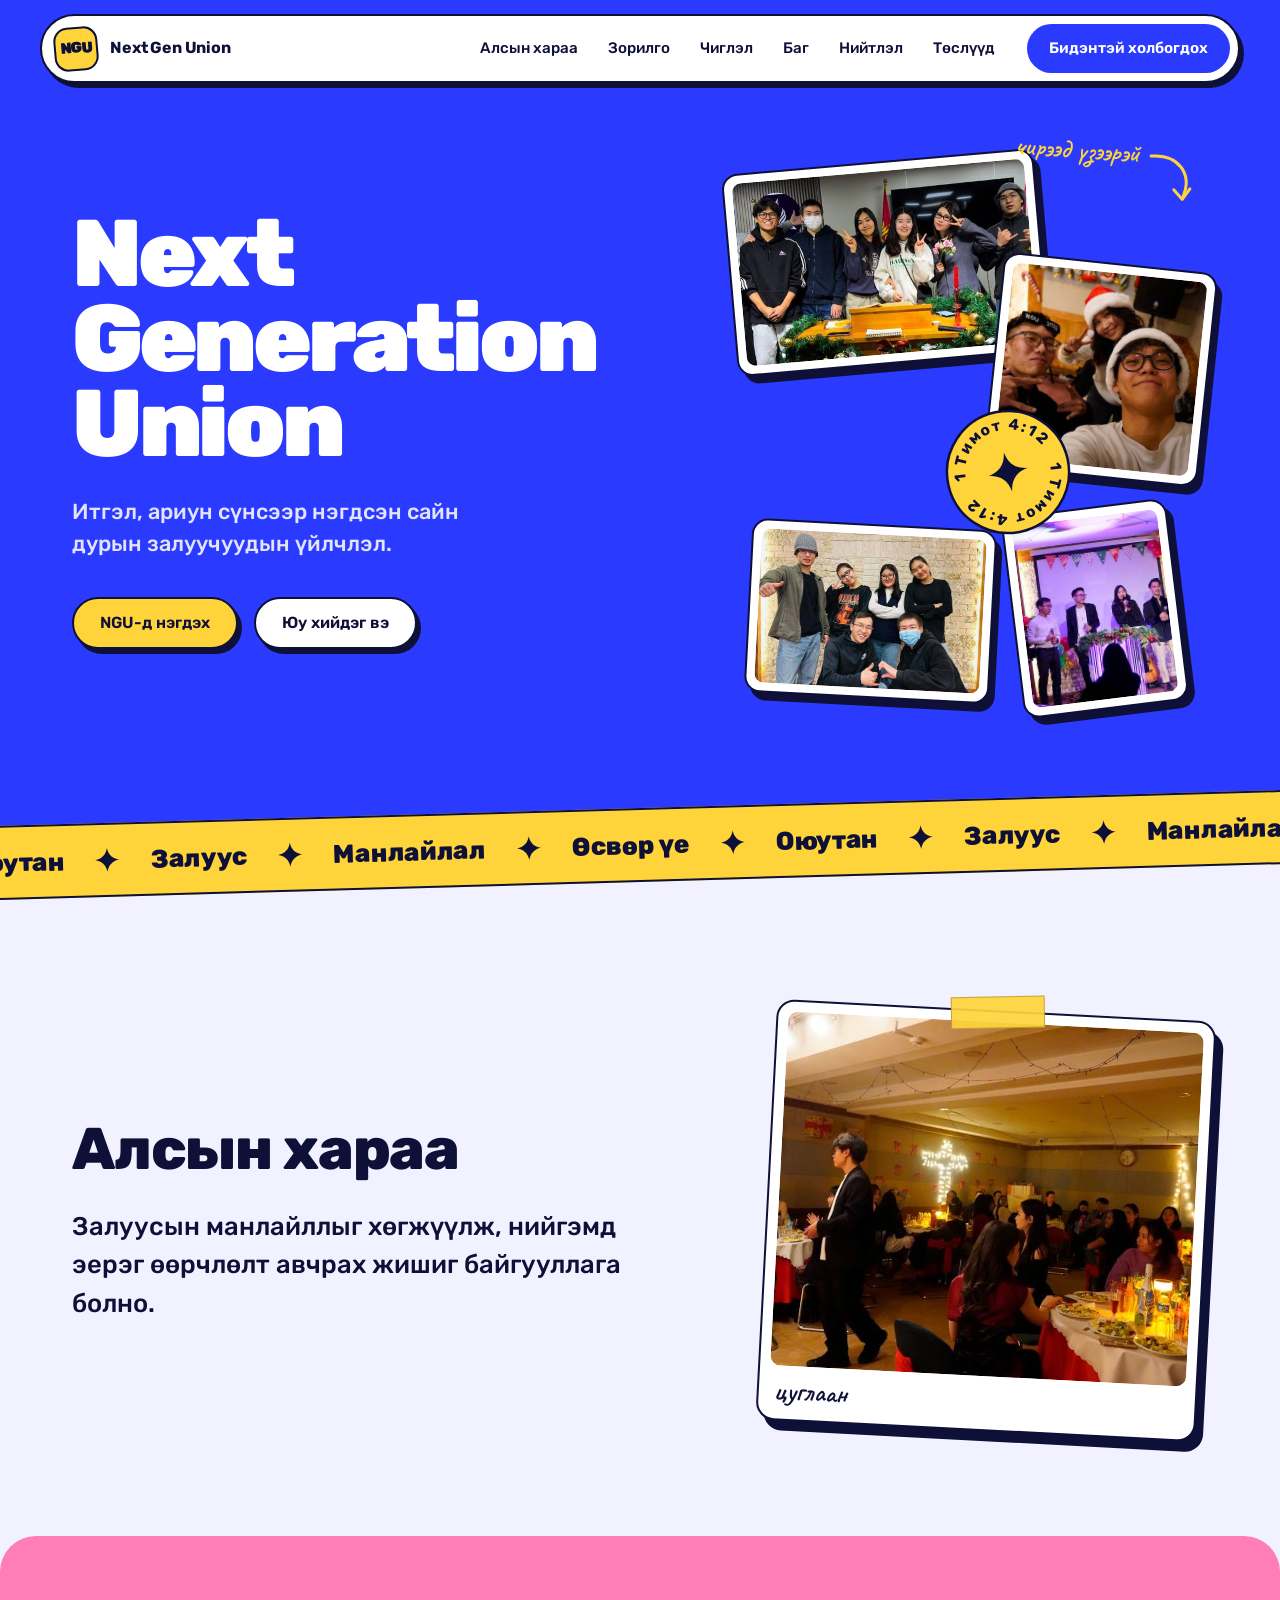
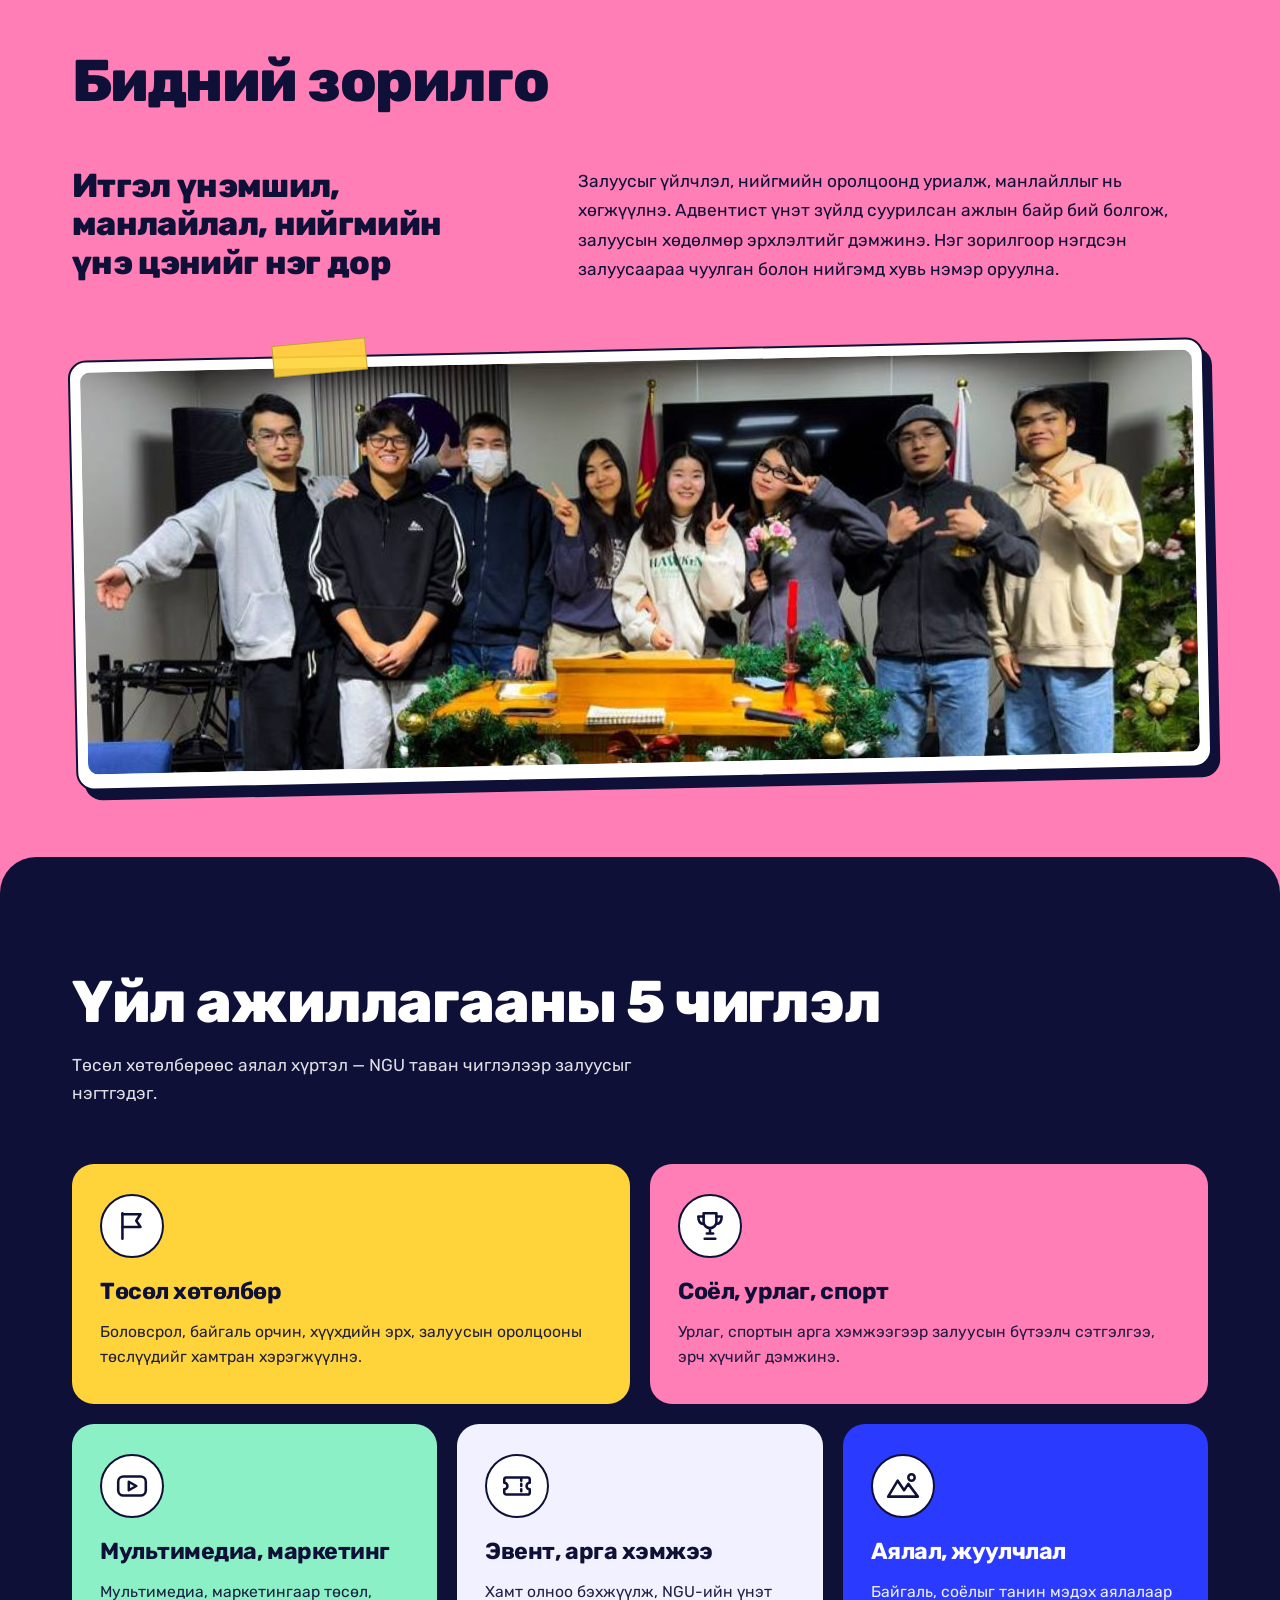
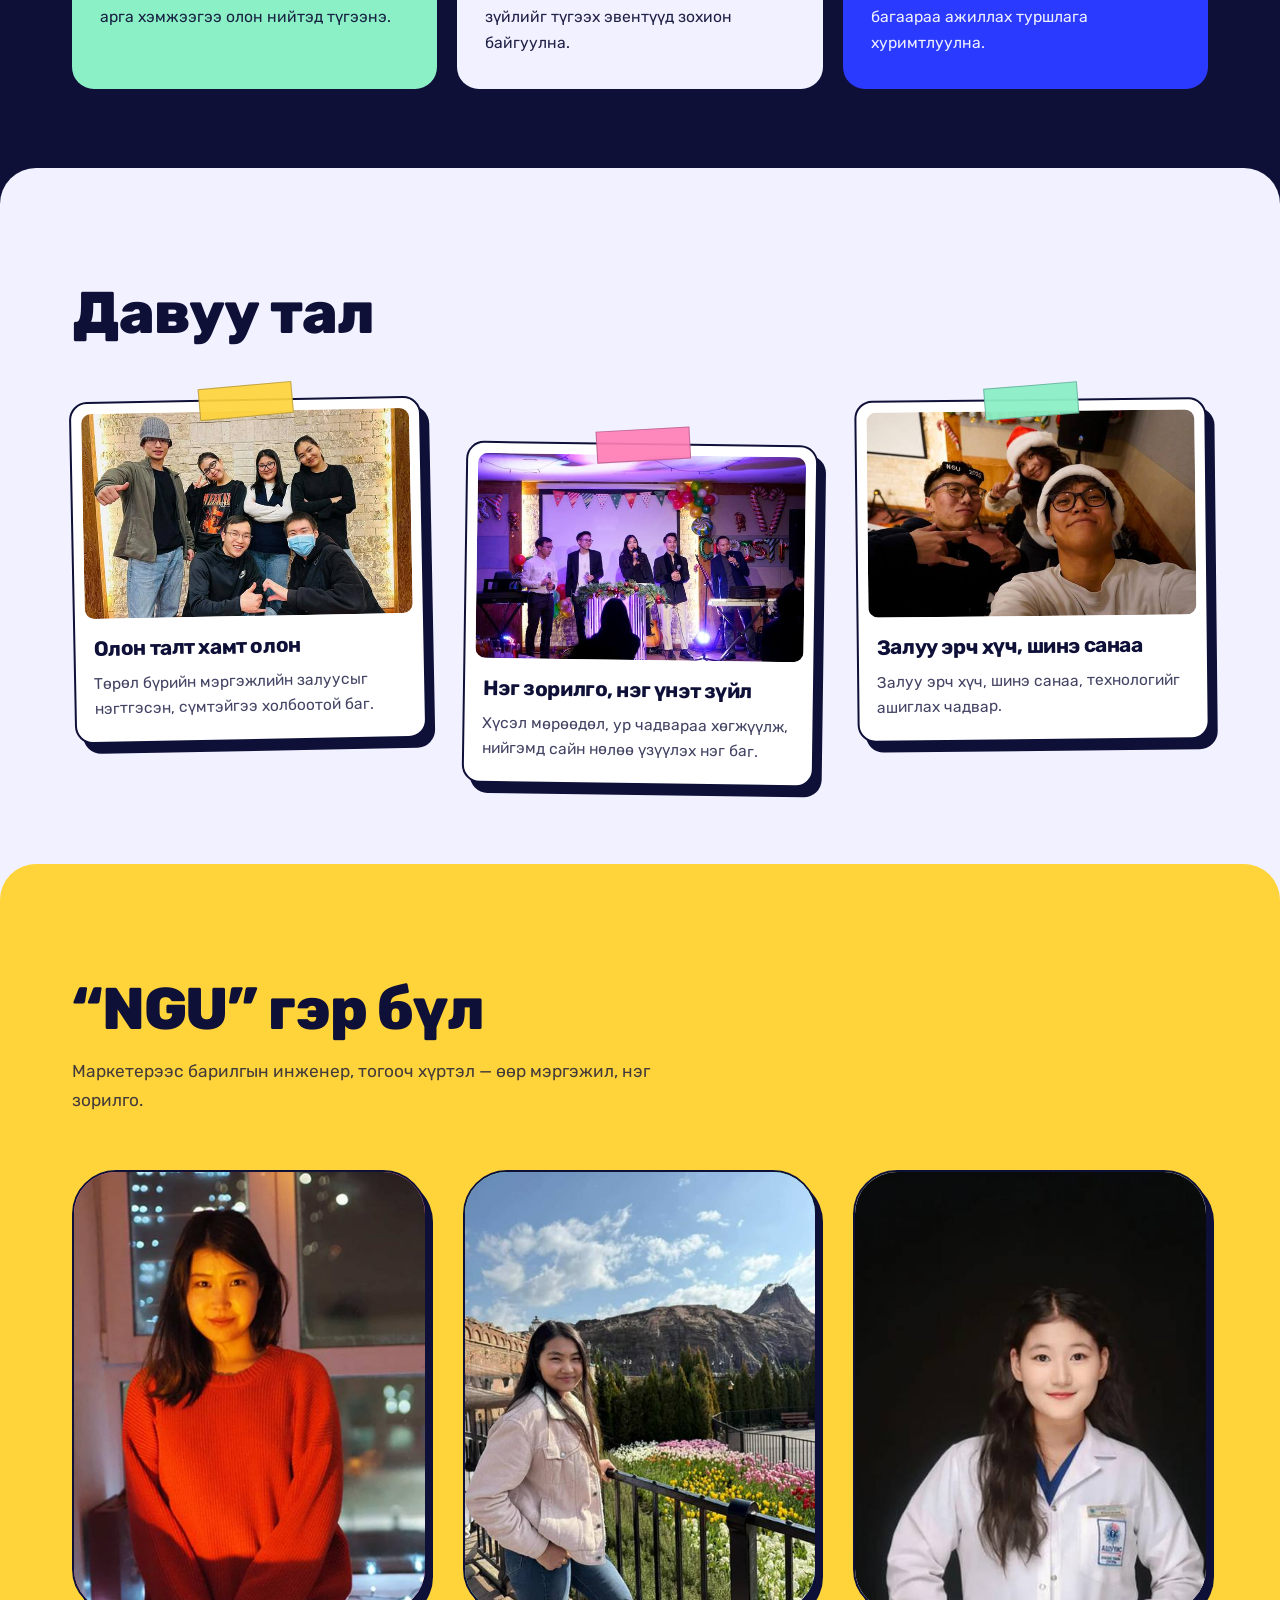
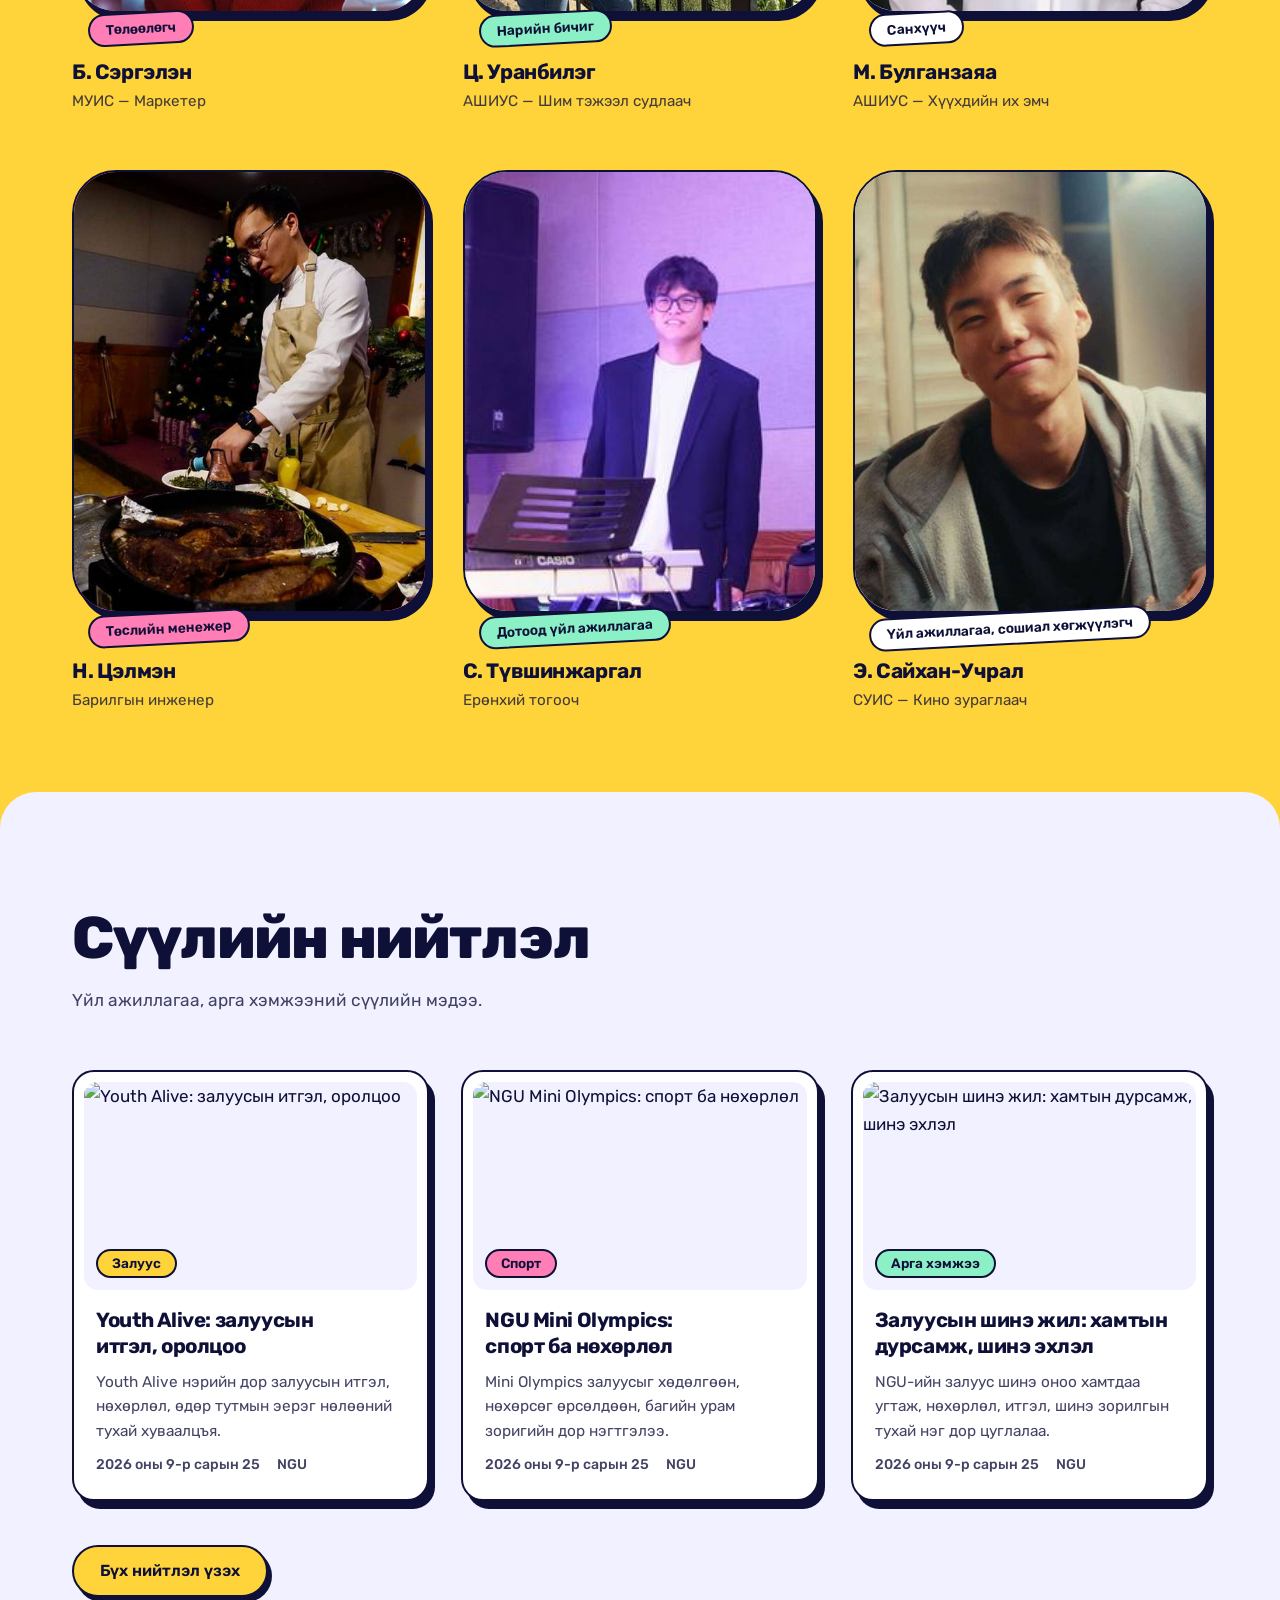
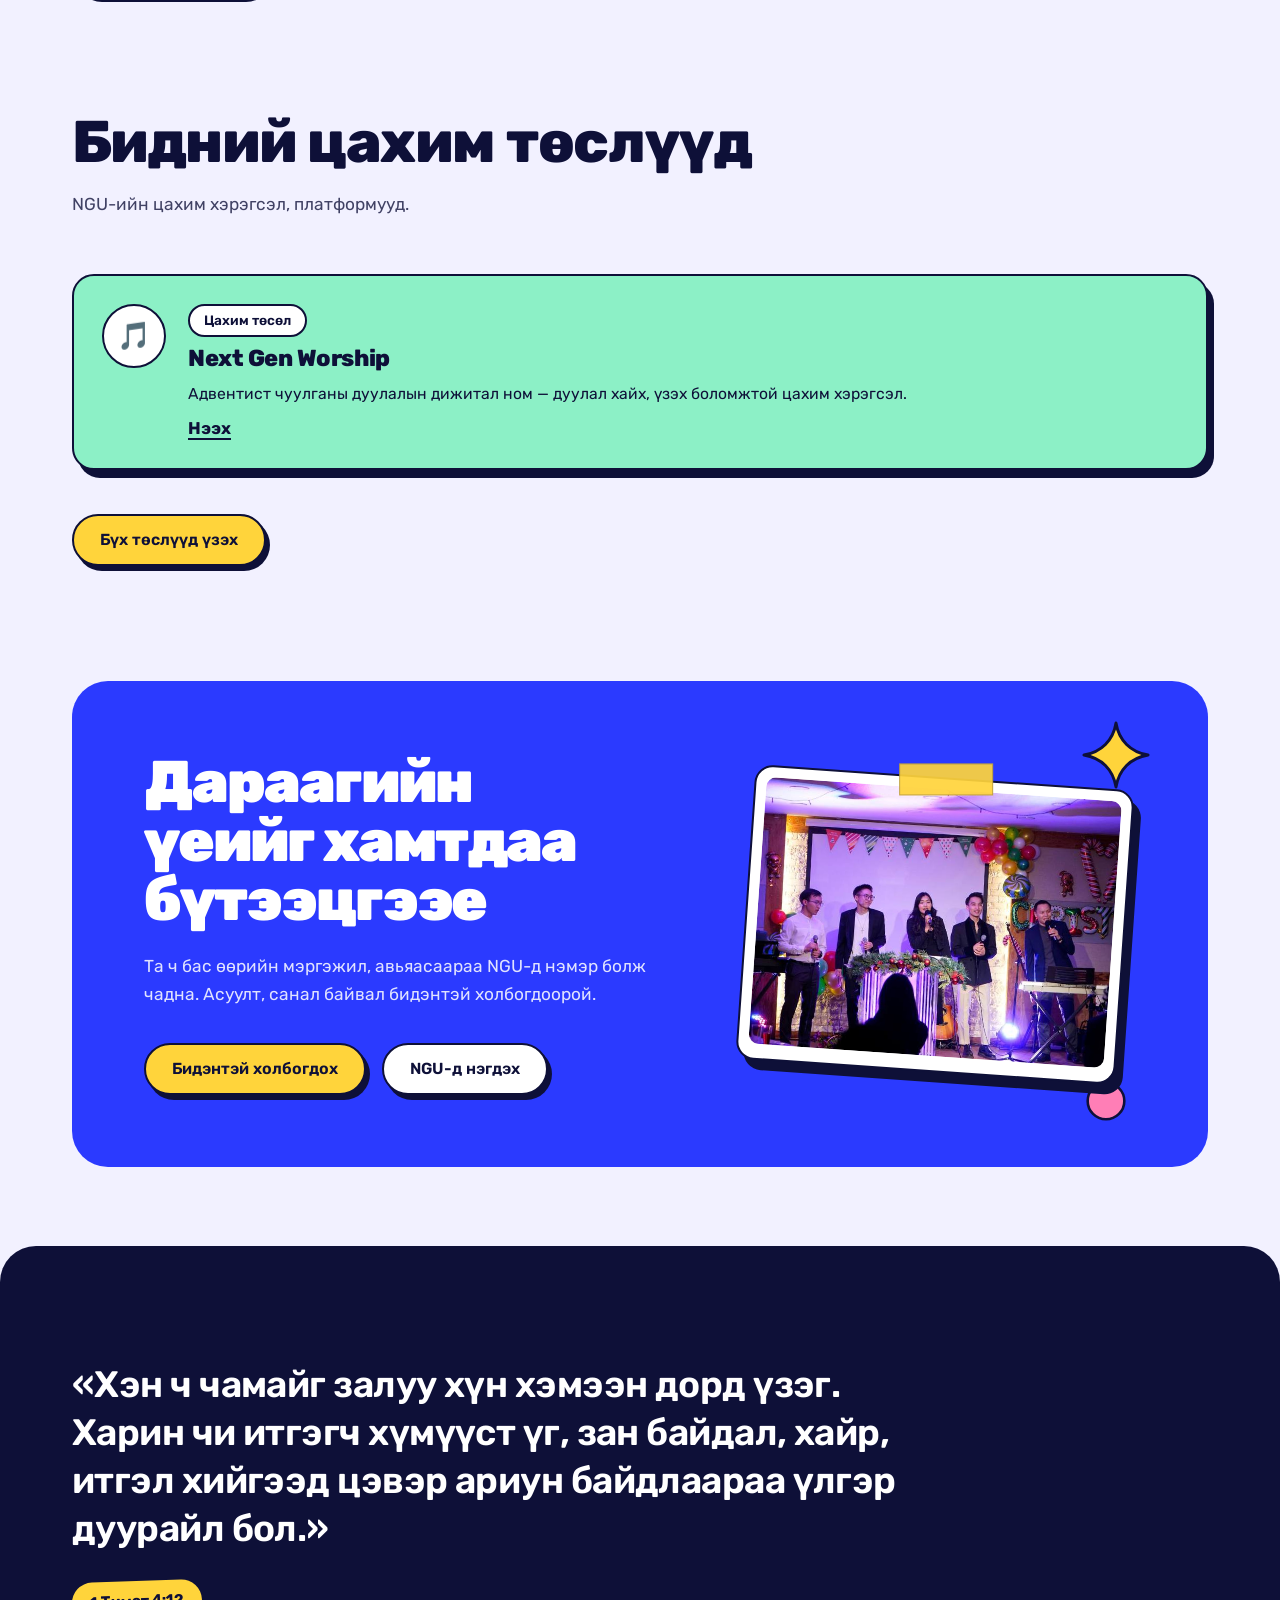
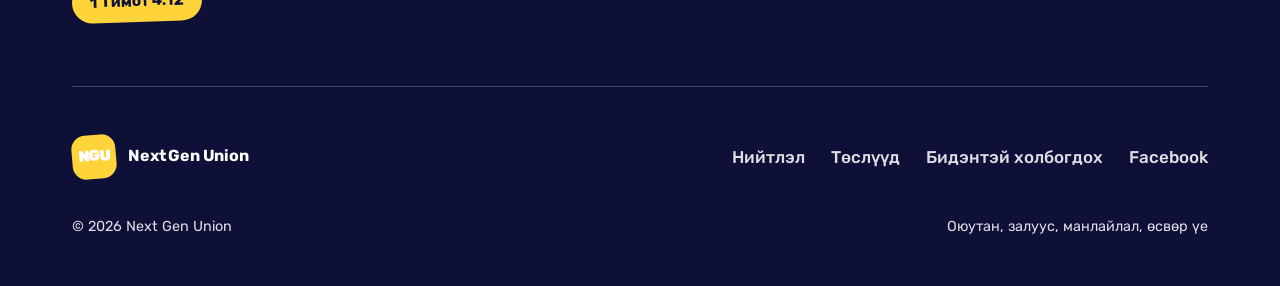
==== commit 4f6fa1d6: "13" ====
--- a/index.html
+++ b/index.html
@@ -81,7 +81,7 @@
     <div class="wrap vision-grid">
       <div>
         <h2 class="sec-title">Алсын хараа</h2>
-        <p class="vision-text">Оюутан, залуусын оролцоонд тулгуурласан төрийн бус байгууллагын хувьд судалгаа шинжилгээ, төсөл хөтөлбөрийг үр нөлөөтэйгээр хэрэгжүүлж, залуусын манлайллыг хөгжүүлэхийн зэрэгцээ өөрсдийн хүрээлэлд төдийгүй нийгэмд эерэг өөрчлөлт авчрах жишиг байгууллага болно.</p>
+        <p class="vision-text">Залуусын манлайллыг хөгжүүлж, нийгэмд эерэг өөрчлөлт авчрах жишиг байгууллага болно.</p>
       </div>
       <figure class="polaroid">
         <img src="images/vision.jpg" alt="NGU-ийн хамт олны цуглаан" loading="lazy">
@@ -96,7 +96,7 @@
       <h2 class="sec-title sec-head">Бидний зорилго</h2>
       <div class="mission-cols">
         <h3 class="mission-lead">Итгэл үнэмшил, манлайлал, нийгмийн үнэ цэнийг нэг дор</h3>
-        <p class="mission-text">Залуусыг үйлчлэл болон нийгмийн оролцоонд уриалан манлайллыг нь хөгжүүлэхийн зэрэгцээ нийгмийн бодит хэрэгцээнд нийцсэн, Адвентист үнэт зүйлд суурилсан урт хугацаанд үр өгөөжтэй ажлын байрыг судалгаа, төсөл хөтөлбөрөөр дамжуулан хөгжүүлж, Адвентист залуусын хөдөлмөр эрхлэлтийг дэмжинэ. Мөн Адвентист залуусыг нэг зорилго, үнэт зүйл дор нэгтгэн чадавхжуулж, улмаар Адвентист чуулганы ирээдүйн хөгжил, нийгэмд үзүүлэх эерэг нөлөөлөлд бодит хувь нэмэр оруулна.</p>
+        <p class="mission-text">Залуусыг үйлчлэл, нийгмийн оролцоонд уриалж, манлайллыг нь хөгжүүлнэ. Адвентист үнэт зүйлд суурилсан ажлын байр бий болгож, залуусын хөдөлмөр эрхлэлтийг дэмжинэ. Нэг зорилгоор нэгдсэн залуусаараа чуулган болон нийгэмд хувь нэмэр оруулна.</p>
       </div>
       <figure class="polaroid">
         <img src="images/mission.jpg" alt="NGU багийнхан илтгэл тавьж буй нь" loading="lazy">
@@ -109,33 +109,33 @@
     <div class="wrap">
       <div class="sec-head">
         <h2 class="sec-title">Үйл ажиллагааны 5 чиглэл</h2>
-        <p class="sec-lead">Төсөл хөтөлбөрөөс эхлээд аялал жуулчлал хүртэл — NGU дараах таван чиглэлээр залуусыг нэгтгэн ажилладаг.</p>
+        <p class="sec-lead">Төсөл хөтөлбөрөөс аялал хүртэл — NGU таван чиглэлээр залуусыг нэгтгэдэг.</p>
       </div>
       <div class="dir-grid">
         <article class="dir-tile">
           <div class="dir-icon"><svg viewBox="0 0 32 32" aria-hidden="true"><path d="M7 28V4"/><path d="M7 5h17l-4 6 4 6H7"/></svg></div>
           <h3>Төсөл хөтөлбөр</h3>
-          <p>Нийгмийн хөгжлийн чиглэлээр судалгаа, төсөл хэрэгжүүлж, боловсрол, байгаль орчин, хүүхдийн эрхийн хамгаалал, залуучуудын оролцоог нэмэгдүүлэх санаачлагыг олон улсын болон дотоодын байгууллагуудтай хамтран өрнүүлнэ.</p>
+          <p>Боловсрол, байгаль орчин, хүүхдийн эрх, залуусын оролцооны төслүүдийг хамтран хэрэгжүүлнэ.</p>
         </article>
         <article class="dir-tile">
           <div class="dir-icon"><svg viewBox="0 0 32 32" aria-hidden="true"><path d="M10 4h12v8a6 6 0 0 1-12 0z"/><path d="M10 7H5c0 5 2 7 5 7M22 7h5c0 5-2 7-5 7"/><path d="M16 18v5M11 28h10M13 23h6"/></svg></div>
           <h3>Соёл, урлаг, спорт</h3>
-          <p>Урлаг, соёл, спортын үйл ажиллагааг зохион байгуулж, залуусын бүтээлч сэтгэлгээ, бие бялдрын хөгжил, хамтын ажиллагааг дэмжинэ.</p>
+          <p>Урлаг, спортын арга хэмжээгээр залуусын бүтээлч сэтгэлгээ, эрч хүчийг дэмжинэ.</p>
         </article>
         <article class="dir-tile">
           <div class="dir-icon"><svg viewBox="0 0 32 32" aria-hidden="true"><rect x="3" y="7" width="26" height="18" rx="5"/><path d="M13 12l7 4-7 4z"/></svg></div>
           <h3>Мультимедиа, маркетинг</h3>
-          <p>Мультимедиа болон маркетингийн үйл ажиллагаагаар байгууллагын үнэт зүйл, төсөл хөтөлбөр, арга хэмжээг олон нийтэд түгээж, залуусын бүтээлч оролцоог дэмжинэ.</p>
+          <p>Мультимедиа, маркетингаар төсөл, арга хэмжээгээ олон нийтэд түгээнэ.</p>
         </article>
         <article class="dir-tile">
           <div class="dir-icon"><svg viewBox="0 0 32 32" aria-hidden="true"><path d="M4 10a2 2 0 0 1 2-2h20a2 2 0 0 1 2 2v3a3 3 0 0 0 0 6v3a2 2 0 0 1-2 2H6a2 2 0 0 1-2-2v-3a3 3 0 0 0 0-6z"/><path d="M20 9v14" stroke-dasharray="2 3"/></svg></div>
           <h3>Эвент, арга хэмжээ</h3>
-          <p>Нийгэмд нөлөөлөх, хамтын ажиллагааг бэхжүүлэх, байгууллагын үнэт зүйл, төслүүдийг олон нийтэд сурталчлах эвент, үйл ажиллагааг зохион байгуулна.</p>
+          <p>Хамт олноо бэхжүүлж, NGU-ийн үнэт зүйлийг түгээх эвентүүд зохион байгуулна.</p>
         </article>
         <article class="dir-tile">
           <div class="dir-icon"><svg viewBox="0 0 32 32" aria-hidden="true"><path d="M2 26l9-15 6 9 4-6 9 12z"/><circle cx="24" cy="8" r="3"/></svg></div>
           <h3>Аялал, жуулчлал</h3>
-          <p>Байгаль, соёлын өв, нийгмийн сайн сайхныг дэмжих аялал жуулчлалын төсөл хэрэгжүүлж, оюутан залуусыг хамтран ажиллах, багийн туршлага хөгжүүлэх боломжтой орчинд оролцуулна.</p>
+          <p>Байгаль, соёлыг танин мэдэх аялалаар багаараа ажиллах туршлага хуримтлуулна.</p>
         </article>
       </div>
     </div>
@@ -150,21 +150,21 @@
           <img src="images/advantage-1.jpg" alt="Төрөл бүрийн мэргэжлийн залуусын хамт олон" loading="lazy">
           <div class="adv-body">
             <h3>Олон талт хамт олон</h3>
-            <p>Төрөл бүрийн мэргэжил, салбарын туршлагатай залуусыг нэгтгэсэн, сүм, сүмийн төлөөлөлтэй олон талт баг.</p>
+            <p>Төрөл бүрийн мэргэжлийн залуусыг нэгтгэсэн, сүмтэйгээ холбоотой баг.</p>
           </div>
         </figure>
         <figure class="polaroid adv-card">
           <img src="images/advantage-2.jpg" alt="Нийгэмд эерэг хувь нэмэр оруулах зорилготой баг" loading="lazy">
           <div class="adv-body">
             <h3>Нэг зорилго, нэг үнэт зүйл</h3>
-            <p>Өөрсдийн чиглэл, хүсэл мөрөөдөл, ур чадвараа хөгжүүлэн, нийгэмд эерэг хувь нэмэр оруулах зорилготой нэг баг, хамт олон.</p>
+            <p>Хүсэл мөрөөдөл, ур чадвараа хөгжүүлж, нийгэмд сайн нөлөө үзүүлэх нэг баг.</p>
           </div>
         </figure>
         <figure class="polaroid adv-card">
           <img src="images/advantage-3.jpg" alt="Залуу насны эрч хүч, шинэ санаа" loading="lazy">
           <div class="adv-body">
             <h3>Залуу эрч хүч, шинэ санаа</h3>
-            <p>Залуу насны бүтээлч сэтгэлгээ, эрч хүч, шинэ санаа, технологи, орчин үеийн арга барилыг хуримтлуулан ашиглах чадвар.</p>
+            <p>Залуу эрч хүч, шинэ санаа, технологийг ашиглах чадвар.</p>
           </div>
         </figure>
       </div>
@@ -176,7 +176,7 @@
     <div class="wrap">
       <div class="sec-head">
         <h2 class="sec-title">“NGU” гэр бүл</h2>
-        <p class="sec-lead">Маркетингээс эхлээд барилгын инженер, тогооч хүртэл — өөр өөрийн мэргэжлээрээ, нэг зорилгын төлөө хамтарсан хамт олон.</p>
+        <p class="sec-lead">Маркетерээс барилгын инженер, тогооч хүртэл — өөр мэргэжил, нэг зорилго.</p>
       </div>
       <div class="team-grid">
 
@@ -231,7 +231,7 @@
     <div class="wrap">
       <div class="sec-head">
         <h2 class="sec-title">Сүүлийн нийтлэл</h2>
-        <p class="sec-lead">Үйл ажиллагаа, арга хэмжээ, ойрын төлөвлөгөөний талаарх сүүлийн үеийн нийтлэл.</p>
+        <p class="sec-lead">Үйл ажиллагаа, арга хэмжээний сүүлийн мэдээ.</p>
       </div>
       <div id="latestPostsGrid" class="post-grid"></div>
       <div class="more-row"><a href="blog/blog.html" class="btn btn-sun">Бүх нийтлэл үзэх</a></div>
@@ -243,7 +243,7 @@
     <div class="wrap">
       <div class="sec-head">
         <h2 class="sec-title">Бидний цахим төслүүд</h2>
-        <p class="sec-lead">NGU-ийн хэрэгжүүлж буй цахим хэрэгсэл, платформууд.</p>
+        <p class="sec-lead">NGU-ийн цахим хэрэгсэл, платформууд.</p>
       </div>
       <div id="projectsGrid" class="project-grid"></div>
       <div class="more-row"><a href="projects/projects.html" class="btn btn-sun">Бүх төслүүд үзэх</a></div>
@@ -258,7 +258,7 @@
         <svg class="cta-star b" viewBox="0 0 24 24" aria-hidden="true"><circle cx="12" cy="12" r="10" fill="#FF7EB6" stroke="#0E1038" stroke-width="1.4"/></svg>
         <div>
           <h2 class="cta-title">Дараагийн үеийг хамтдаа бүтээцгээе</h2>
-          <p>Та ч бас өөрийн мэргэжил, авьяас, санаагаараа NGU-ийн хамт олонд нэмэр болж чадна. Асуулт, санал, хамтын ажиллагааны талаар бидэнтэй нэгдээрэй.</p>
+          <p>Та ч бас өөрийн мэргэжил, авьяасаараа NGU-д нэмэр болж чадна. Асуулт, санал байвал бидэнтэй холбогдоорой.</p>
           <div class="cta-actions">
             <a href="contact.html" class="btn btn-sun">Бидэнтэй холбогдох</a>
             <a href="https://www.facebook.com/nextgenerationunion" target="_blank" rel="noopener" class="btn btn-white">NGU-д нэгдэх</a>
--- a/css/style.css
+++ b/css/style.css
@@ -11,7 +11,7 @@
    ============================================================ */
 
 *{margin:0;padding:0;box-sizing:border-box;}
-html{scroll-behavior:smooth;scroll-padding-top:110px;width:100%;overflow-x:hidden;}
+html{-webkit-tap-highlight-color:transparent;scroll-behavior:smooth;scroll-padding-top:110px;width:100%;overflow-x:hidden;}
 body{
   font-family:var(--body);
   font-size:1.0625rem;
@@ -317,11 +317,16 @@
 .member:nth-child(3n){--c:var(--white);}
 .member-photo{
   aspect-ratio:4/5;
-  border-radius:999px 999px 28px 28px;
+  border-radius:44px;
   border:var(--line) solid var(--navy);
   overflow:hidden;background:var(--c);
   box-shadow:var(--lift);
   transition:transform .25s ease;
+}
+.member-photo{--sq:44px;}
+/* True squircle (smooth corners) where the browser supports it; plain rounded square elsewhere */
+@supports (corner-shape: squircle){
+  .member-photo{corner-shape:squircle;border-radius:80px;}
 }
 .member-photo img{width:100%;height:100%;object-fit:cover;object-position:var(--pos,50% 30%);}
 .member:hover .member-photo{transform:rotate(-1.6deg);}
@@ -533,6 +538,10 @@
   .ticker-track{animation:none;}
 }
 
+/* Tapping on a phone shouldn't draw a box; keyboard focus still does (below) */
+*{-webkit-tap-highlight-color:transparent;}
+a:focus:not(:focus-visible),button:focus:not(:focus-visible),.sticker:focus:not(:focus-visible){outline:none;}
+
 /* Keyboard focus */
 a:focus-visible, button:focus-visible, .sticker:focus-visible{
   outline:3px solid var(--sun);
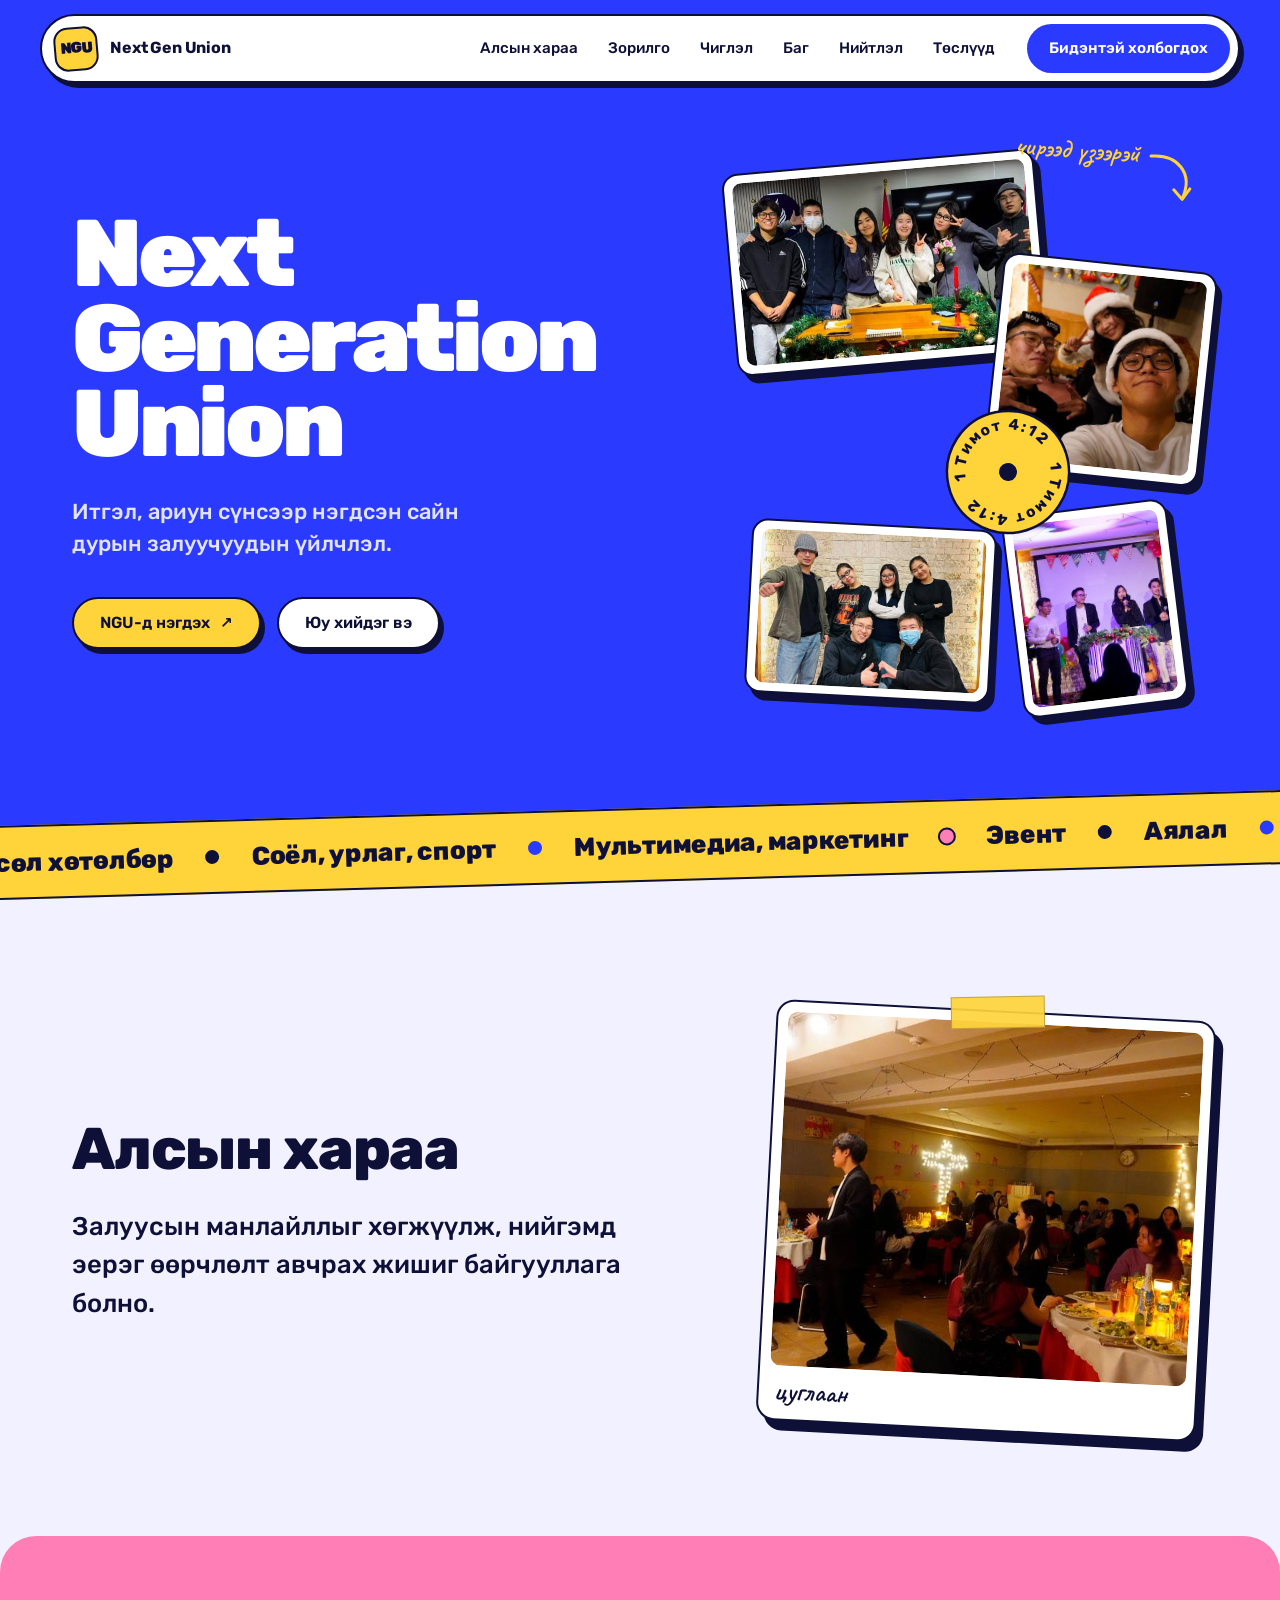
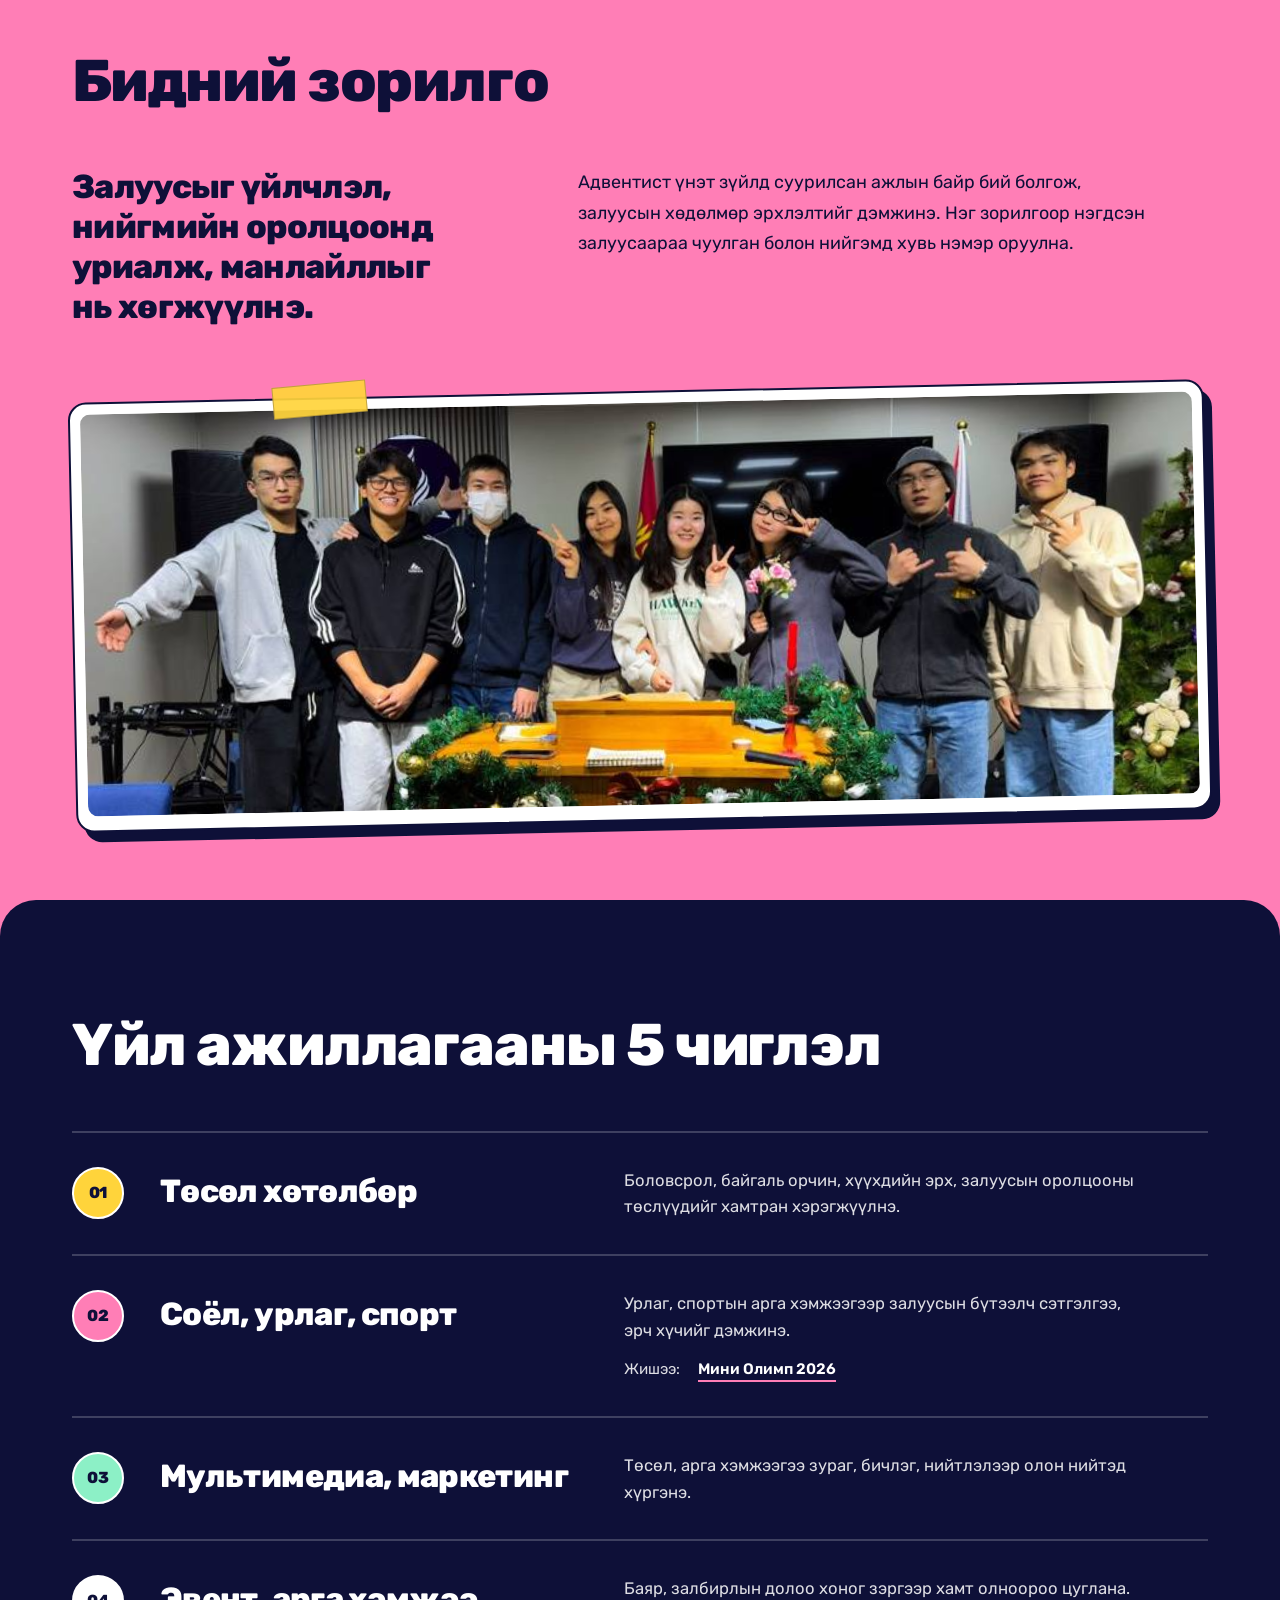
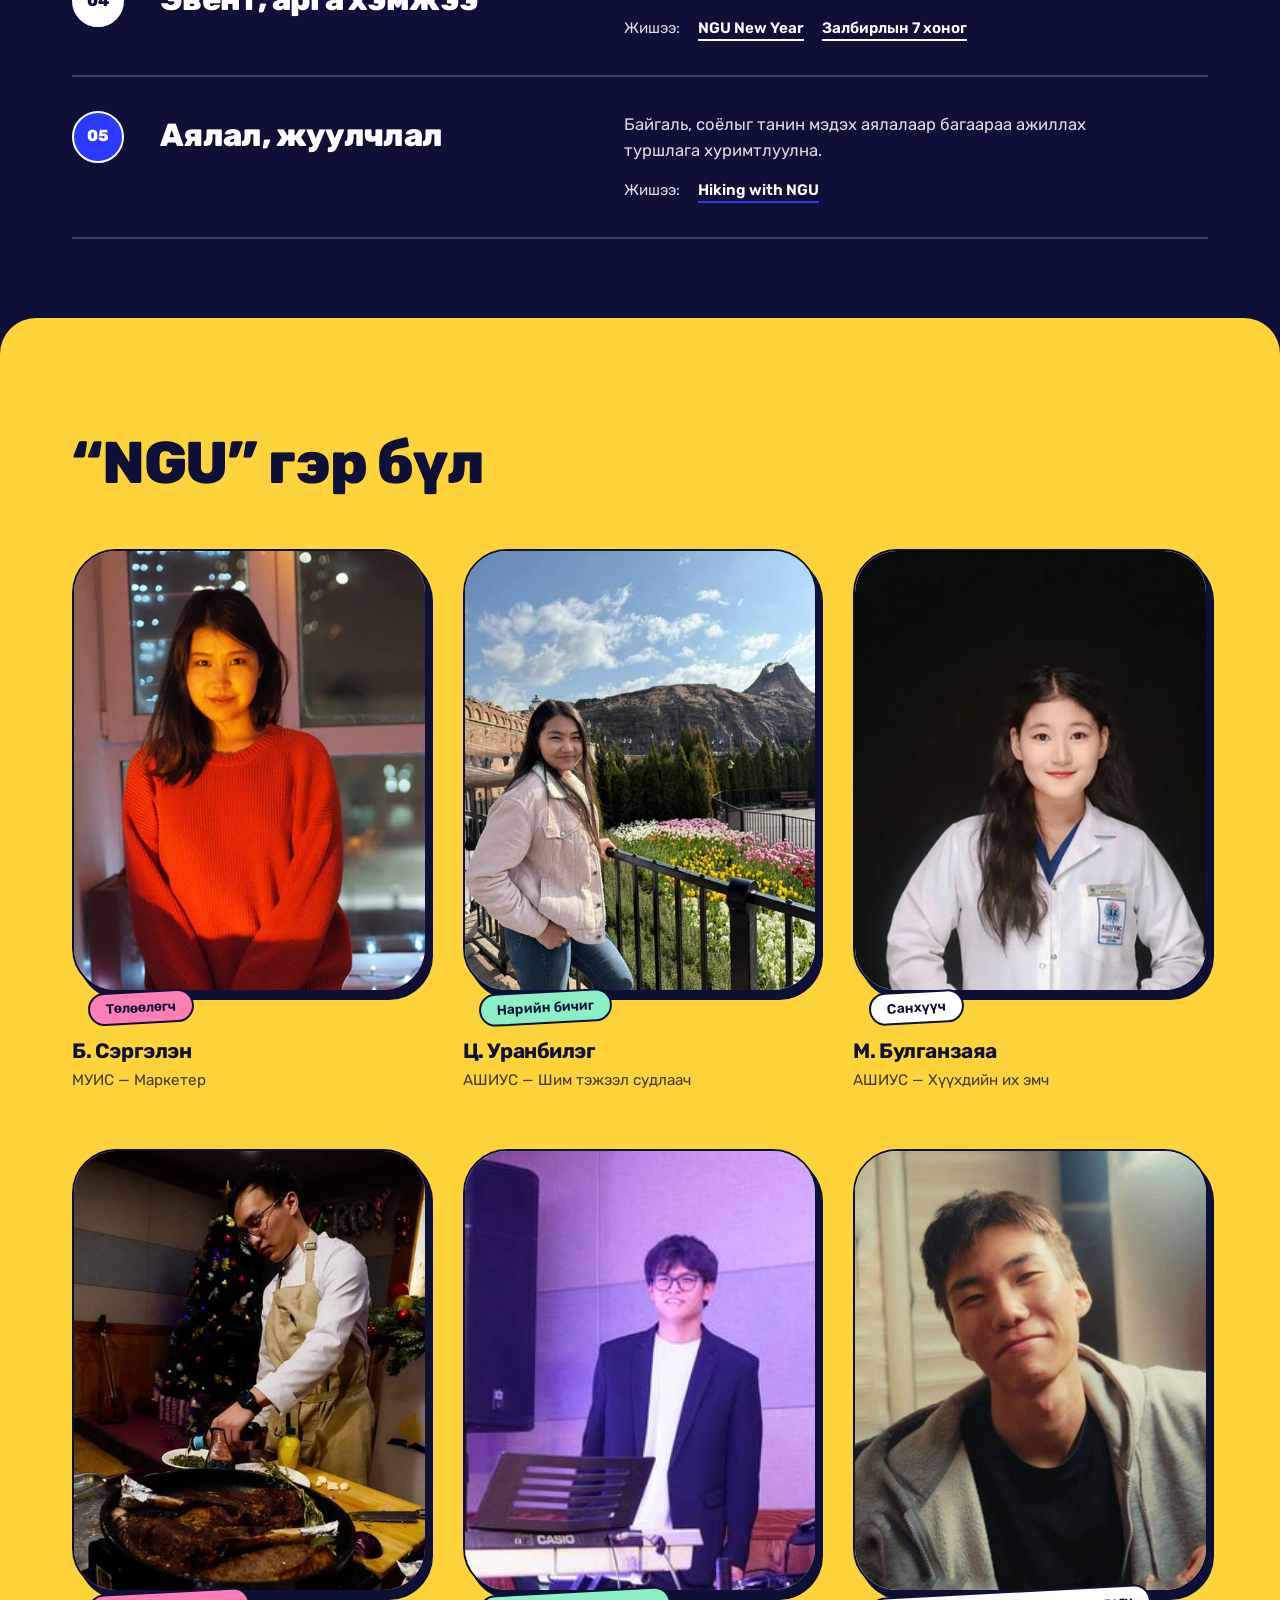
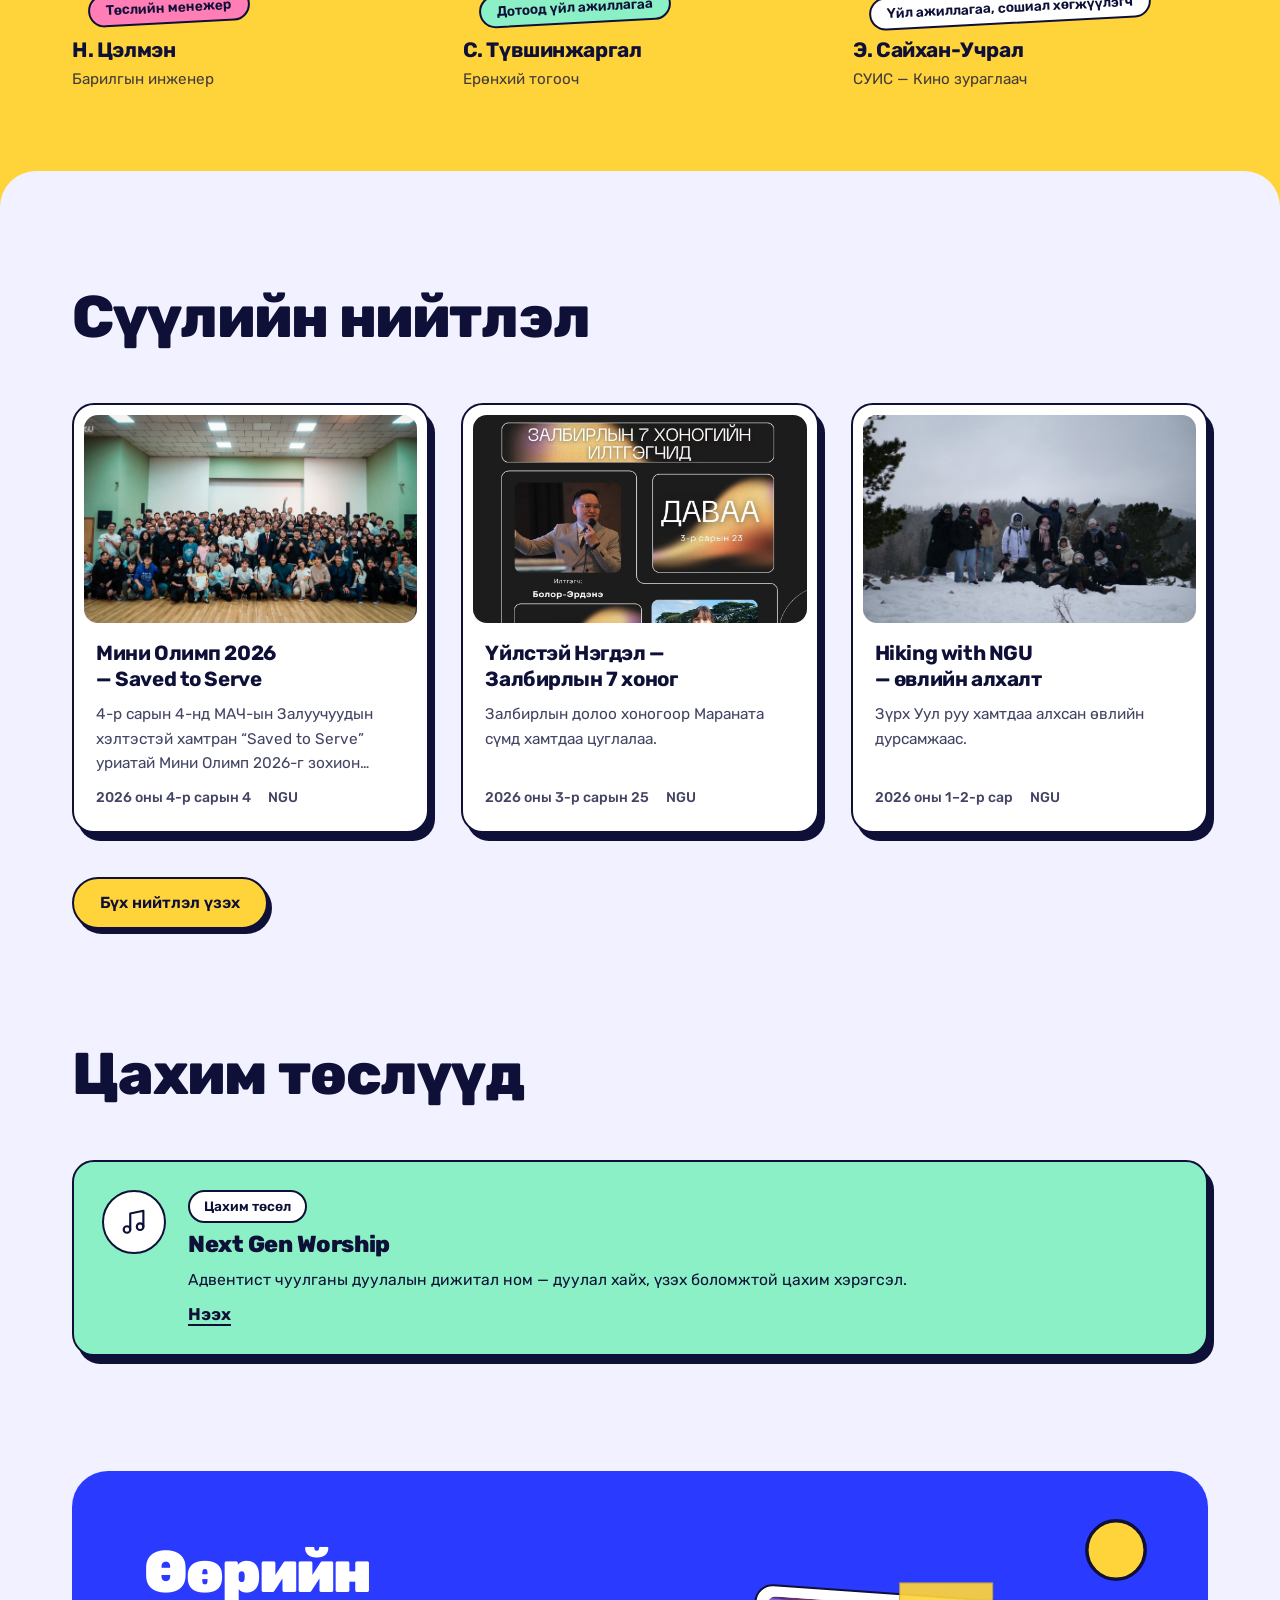
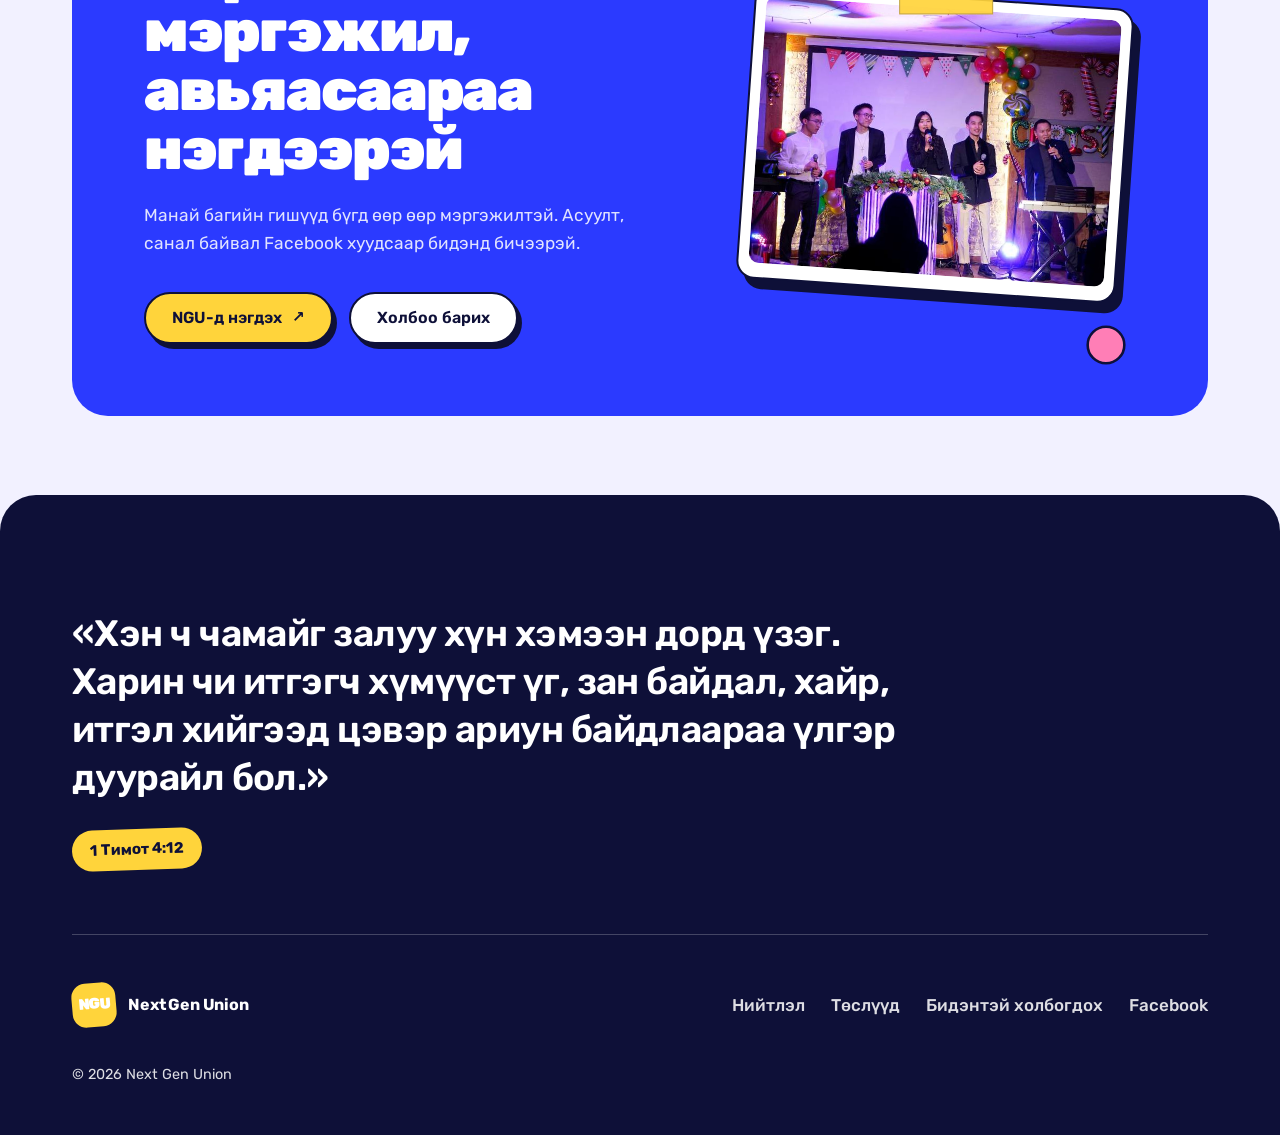
==== commit 1e3d66c1: "19" ====
--- a/index.html
+++ b/index.html
@@ -7,6 +7,12 @@
 <meta name="viewport" content="width=device-width, initial-scale=1.0">
 <title>NGU — Next Gen Union</title>
 <meta name="description" content="Next Gen Union — Оюутан, залуусын оролцоонд тулгуурласан төрийн бус байгууллага.">
+<meta property="og:type" content="website">
+<meta property="og:locale" content="mn_MN">
+<meta property="og:title" content="NGU — Next Gen Union">
+<meta property="og:description" content="Итгэл, ариун сүнсээр нэгдсэн сайн дурын залуучуудын үйлчлэл.">
+<meta property="og:image" content="https://nextgenunion.github.io/images/vision.jpg">
+<link rel="preload" href="fonts/rubik-cyrillic-wght-normal.woff2" as="font" type="font/woff2" crossorigin>
 <link rel="icon" href="data:image/svg+xml,%3Csvg xmlns='http://www.w3.org/2000/svg' viewBox='0 0 64 64'%3E%3Crect x='5' y='5' width='54' height='54' rx='16' fill='%23FFD43B' stroke='%230E1038' stroke-width='5'/%3E%3Cpath d='M20 44V20l24 24V20' fill='none' stroke='%230E1038' stroke-width='6' stroke-linecap='round' stroke-linejoin='round'/%3E%3C/svg%3E">
 
 
@@ -17,6 +23,8 @@
 
 </head>
 <body>
+
+<a class="skip-link" href="#main">Агуулга руу шилжих</a>
 
 <nav class="nav" id="siteNav" aria-label="Үндсэн цэс">
   <div class="nav-inner">
@@ -31,11 +39,11 @@
       <a href="contact.html" class="mobile-cta-link">Бидэнтэй холбогдох</a>
     </div>
     <a href="contact.html" class="nav-cta">Бидэнтэй холбогдох</a>
-    <button class="nav-toggle" aria-label="Цэс" aria-expanded="false" aria-controls="navLinks"><span class="bars"><span></span><span></span></span></button>
+    <button class="nav-toggle" aria-label="Цэс нээх" aria-expanded="false" aria-controls="navLinks"><span class="bars"><span></span><span></span></span></button>
   </div>
 </nav>
 
-<main>
+<main id="main">
 
   <!-- ============ HERO ============ -->
   <header class="hero" id="top" data-bounds>
@@ -44,7 +52,7 @@
         <h1 class="hero-title">Next Generation Union</h1>
         <p class="hero-lead">Итгэл, ариун сүнсээр нэгдсэн сайн дурын залуучуудын үйлчлэл.</p>
         <div class="hero-actions">
-          <a href="https://www.facebook.com/nextgenerationunion" target="_blank" rel="noopener" class="btn btn-sun">NGU-д нэгдэх</a>
+          <a href="https://www.facebook.com/nextgenerationunion" target="_blank" rel="noopener" class="btn btn-sun ext">NGU-д нэгдэх</a>
           <a href="#directions" class="btn btn-white">Юу хийдэг вэ</a>
         </div>
       </div>
@@ -59,7 +67,7 @@
           <circle class="disc" cx="64" cy="64" r="61"/>
           <defs><path id="ring" d="M64,64 m-43,0 a43,43 0 1,1 86,0 a43,43 0 1,1 -86,0"/></defs>
           <text><textPath href="#ring" textLength="264" lengthAdjust="spacing">1 Тимот 4:12&#160;&#160;&#160;&#160;1 Тимот 4:12&#160;&#160;&#160;</textPath></text>
-          <path d="M64 44c2 12 8 18 20 20-12 2-18 8-20 20-2-12-8-18-20-20 12-2 18-8 20-20z" fill="#0E1038"/>
+          <circle cx="64" cy="64" r="9" fill="#0E1038"/>
         </svg>
         <div class="hero-note" aria-hidden="true">
           <span>чирээд үзээрэй</span>
@@ -71,8 +79,8 @@
 
   <div class="ticker-wrap" aria-hidden="true">
     <div class="ticker"><div class="ticker-track">
-      <div class="ticker-set"><span>Оюутан</span><svg viewBox="0 0 24 24" aria-hidden="true"><path d="M12 1c1 6 5 10 11 11-6 1-10 5-11 11-1-6-5-10-11-11 6-1 10-5 11-11z" fill="#0E1038"/></svg><span>Залуус</span><svg viewBox="0 0 24 24" aria-hidden="true"><path d="M12 1c1 6 5 10 11 11-6 1-10 5-11 11-1-6-5-10-11-11 6-1 10-5 11-11z" fill="#0E1038"/></svg><span>Манлайлал</span><svg viewBox="0 0 24 24" aria-hidden="true"><path d="M12 1c1 6 5 10 11 11-6 1-10 5-11 11-1-6-5-10-11-11 6-1 10-5 11-11z" fill="#0E1038"/></svg><span>Өсвөр үе</span><svg viewBox="0 0 24 24" aria-hidden="true"><path d="M12 1c1 6 5 10 11 11-6 1-10 5-11 11-1-6-5-10-11-11 6-1 10-5 11-11z" fill="#0E1038"/></svg><span>Оюутан</span><svg viewBox="0 0 24 24" aria-hidden="true"><path d="M12 1c1 6 5 10 11 11-6 1-10 5-11 11-1-6-5-10-11-11 6-1 10-5 11-11z" fill="#0E1038"/></svg><span>Залуус</span><svg viewBox="0 0 24 24" aria-hidden="true"><path d="M12 1c1 6 5 10 11 11-6 1-10 5-11 11-1-6-5-10-11-11 6-1 10-5 11-11z" fill="#0E1038"/></svg><span>Манлайлал</span><svg viewBox="0 0 24 24" aria-hidden="true"><path d="M12 1c1 6 5 10 11 11-6 1-10 5-11 11-1-6-5-10-11-11 6-1 10-5 11-11z" fill="#0E1038"/></svg><span>Өсвөр үе</span><svg viewBox="0 0 24 24" aria-hidden="true"><path d="M12 1c1 6 5 10 11 11-6 1-10 5-11 11-1-6-5-10-11-11 6-1 10-5 11-11z" fill="#0E1038"/></svg></div>
-      <div class="ticker-set"><span>Оюутан</span><svg viewBox="0 0 24 24" aria-hidden="true"><path d="M12 1c1 6 5 10 11 11-6 1-10 5-11 11-1-6-5-10-11-11 6-1 10-5 11-11z" fill="#0E1038"/></svg><span>Залуус</span><svg viewBox="0 0 24 24" aria-hidden="true"><path d="M12 1c1 6 5 10 11 11-6 1-10 5-11 11-1-6-5-10-11-11 6-1 10-5 11-11z" fill="#0E1038"/></svg><span>Манлайлал</span><svg viewBox="0 0 24 24" aria-hidden="true"><path d="M12 1c1 6 5 10 11 11-6 1-10 5-11 11-1-6-5-10-11-11 6-1 10-5 11-11z" fill="#0E1038"/></svg><span>Өсвөр үе</span><svg viewBox="0 0 24 24" aria-hidden="true"><path d="M12 1c1 6 5 10 11 11-6 1-10 5-11 11-1-6-5-10-11-11 6-1 10-5 11-11z" fill="#0E1038"/></svg><span>Оюутан</span><svg viewBox="0 0 24 24" aria-hidden="true"><path d="M12 1c1 6 5 10 11 11-6 1-10 5-11 11-1-6-5-10-11-11 6-1 10-5 11-11z" fill="#0E1038"/></svg><span>Залуус</span><svg viewBox="0 0 24 24" aria-hidden="true"><path d="M12 1c1 6 5 10 11 11-6 1-10 5-11 11-1-6-5-10-11-11 6-1 10-5 11-11z" fill="#0E1038"/></svg><span>Манлайлал</span><svg viewBox="0 0 24 24" aria-hidden="true"><path d="M12 1c1 6 5 10 11 11-6 1-10 5-11 11-1-6-5-10-11-11 6-1 10-5 11-11z" fill="#0E1038"/></svg><span>Өсвөр үе</span><svg viewBox="0 0 24 24" aria-hidden="true"><path d="M12 1c1 6 5 10 11 11-6 1-10 5-11 11-1-6-5-10-11-11 6-1 10-5 11-11z" fill="#0E1038"/></svg></div>
+      <div class="ticker-set"><span>Төсөл хөтөлбөр</span><span>Соёл, урлаг, спорт</span><span>Мультимедиа, маркетинг</span><span>Эвент</span><span>Аялал</span><span>Төсөл хөтөлбөр</span><span>Соёл, урлаг, спорт</span><span>Мультимедиа, маркетинг</span><span>Эвент</span><span>Аялал</span></div>
+      <div class="ticker-set"><span>Төсөл хөтөлбөр</span><span>Соёл, урлаг, спорт</span><span>Мультимедиа, маркетинг</span><span>Эвент</span><span>Аялал</span><span>Төсөл хөтөлбөр</span><span>Соёл, урлаг, спорт</span><span>Мультимедиа, маркетинг</span><span>Эвент</span><span>Аялал</span></div>
     </div></div>
   </div>
 
@@ -95,8 +103,8 @@
     <div class="wrap">
       <h2 class="sec-title sec-head">Бидний зорилго</h2>
       <div class="mission-cols">
-        <h3 class="mission-lead">Итгэл үнэмшил, манлайлал, нийгмийн үнэ цэнийг нэг дор</h3>
-        <p class="mission-text">Залуусыг үйлчлэл, нийгмийн оролцоонд уриалж, манлайллыг нь хөгжүүлнэ. Адвентист үнэт зүйлд суурилсан ажлын байр бий болгож, залуусын хөдөлмөр эрхлэлтийг дэмжинэ. Нэг зорилгоор нэгдсэн залуусаараа чуулган болон нийгэмд хувь нэмэр оруулна.</p>
+        <p class="mission-lead">Залуусыг үйлчлэл, нийгмийн оролцоонд уриалж, манлайллыг нь хөгжүүлнэ.</p>
+        <p class="mission-text">Адвентист үнэт зүйлд суурилсан ажлын байр бий болгож, залуусын хөдөлмөр эрхлэлтийг дэмжинэ. Нэг зорилгоор нэгдсэн залуусаараа чуулган болон нийгэмд хувь нэмэр оруулна.</p>
       </div>
       <figure class="polaroid">
         <img src="images/mission.jpg" alt="NGU багийнхан илтгэл тавьж буй нь" loading="lazy">
@@ -107,77 +115,54 @@
   <!-- ============ DIRECTIONS ============ -->
   <section class="sheet directions on-dark" id="directions">
     <div class="wrap">
-      <div class="sec-head">
-        <h2 class="sec-title">Үйл ажиллагааны 5 чиглэл</h2>
-        <p class="sec-lead">Төсөл хөтөлбөрөөс аялал хүртэл — NGU таван чиглэлээр залуусыг нэгтгэдэг.</p>
-      </div>
-      <div class="dir-grid">
-        <article class="dir-tile">
-          <div class="dir-icon"><svg viewBox="0 0 32 32" aria-hidden="true"><path d="M7 28V4"/><path d="M7 5h17l-4 6 4 6H7"/></svg></div>
+      <h2 class="sec-title sec-head">Үйл ажиллагааны 5 чиглэл</h2>
+      <ol class="dir-list">
+        <li class="dir-row" style="--c:var(--sun)">
+          <span class="dir-num" aria-hidden="true">01</span>
           <h3>Төсөл хөтөлбөр</h3>
-          <p>Боловсрол, байгаль орчин, хүүхдийн эрх, залуусын оролцооны төслүүдийг хамтран хэрэгжүүлнэ.</p>
-        </article>
-        <article class="dir-tile">
-          <div class="dir-icon"><svg viewBox="0 0 32 32" aria-hidden="true"><path d="M10 4h12v8a6 6 0 0 1-12 0z"/><path d="M10 7H5c0 5 2 7 5 7M22 7h5c0 5-2 7-5 7"/><path d="M16 18v5M11 28h10M13 23h6"/></svg></div>
+          <div class="dir-body">
+            <p>Боловсрол, байгаль орчин, хүүхдийн эрх, залуусын оролцооны төслүүдийг хамтран хэрэгжүүлнэ.</p>
+          </div>
+        </li>
+        <li class="dir-row" style="--c:var(--pink)">
+          <span class="dir-num" aria-hidden="true">02</span>
           <h3>Соёл, урлаг, спорт</h3>
-          <p>Урлаг, спортын арга хэмжээгээр залуусын бүтээлч сэтгэлгээ, эрч хүчийг дэмжинэ.</p>
-        </article>
-        <article class="dir-tile">
-          <div class="dir-icon"><svg viewBox="0 0 32 32" aria-hidden="true"><rect x="3" y="7" width="26" height="18" rx="5"/><path d="M13 12l7 4-7 4z"/></svg></div>
+          <div class="dir-body">
+            <p>Урлаг, спортын арга хэмжээгээр залуусын бүтээлч сэтгэлгээ, эрч хүчийг дэмжинэ.</p>
+          <p class="dir-more"><span>Жишээ:</span> <a href="blog/post.html?slug=mini-olympics-2026">Мини Олимп 2026</a></p>
+          </div>
+        </li>
+        <li class="dir-row" style="--c:var(--mint)">
+          <span class="dir-num" aria-hidden="true">03</span>
           <h3>Мультимедиа, маркетинг</h3>
-          <p>Мультимедиа, маркетингаар төсөл, арга хэмжээгээ олон нийтэд түгээнэ.</p>
-        </article>
-        <article class="dir-tile">
-          <div class="dir-icon"><svg viewBox="0 0 32 32" aria-hidden="true"><path d="M4 10a2 2 0 0 1 2-2h20a2 2 0 0 1 2 2v3a3 3 0 0 0 0 6v3a2 2 0 0 1-2 2H6a2 2 0 0 1-2-2v-3a3 3 0 0 0 0-6z"/><path d="M20 9v14" stroke-dasharray="2 3"/></svg></div>
+          <div class="dir-body">
+            <p>Төсөл, арга хэмжээгээ зураг, бичлэг, нийтлэлээр олон нийтэд хүргэнэ.</p>
+          </div>
+        </li>
+        <li class="dir-row" style="--c:var(--white)">
+          <span class="dir-num" aria-hidden="true">04</span>
           <h3>Эвент, арга хэмжээ</h3>
-          <p>Хамт олноо бэхжүүлж, NGU-ийн үнэт зүйлийг түгээх эвентүүд зохион байгуулна.</p>
-        </article>
-        <article class="dir-tile">
-          <div class="dir-icon"><svg viewBox="0 0 32 32" aria-hidden="true"><path d="M2 26l9-15 6 9 4-6 9 12z"/><circle cx="24" cy="8" r="3"/></svg></div>
+          <div class="dir-body">
+            <p>Баяр, залбирлын долоо хоног зэргээр хамт олноороо цуглана.</p>
+          <p class="dir-more"><span>Жишээ:</span> <a href="blog/post.html?slug=ngu-new-year-2025">NGU New Year</a> <a href="blog/post.html?slug=prayer-week-2026">Залбирлын 7 хоног</a></p>
+          </div>
+        </li>
+        <li class="dir-row" style="--c:var(--blue)">
+          <span class="dir-num" aria-hidden="true">05</span>
           <h3>Аялал, жуулчлал</h3>
-          <p>Байгаль, соёлыг танин мэдэх аялалаар багаараа ажиллах туршлага хуримтлуулна.</p>
-        </article>
-      </div>
-    </div>
-  </section>
-
-  <!-- ============ ADVANTAGES ============ -->
-  <section class="sheet advantages" id="advantages">
-    <div class="wrap">
-      <h2 class="sec-title sec-head">Давуу тал</h2>
-      <div class="adv-grid">
-        <figure class="polaroid adv-card">
-          <img src="images/advantage-1.jpg" alt="Төрөл бүрийн мэргэжлийн залуусын хамт олон" loading="lazy">
-          <div class="adv-body">
-            <h3>Олон талт хамт олон</h3>
-            <p>Төрөл бүрийн мэргэжлийн залуусыг нэгтгэсэн, сүмтэйгээ холбоотой баг.</p>
-          </div>
-        </figure>
-        <figure class="polaroid adv-card">
-          <img src="images/advantage-2.jpg" alt="Нийгэмд эерэг хувь нэмэр оруулах зорилготой баг" loading="lazy">
-          <div class="adv-body">
-            <h3>Нэг зорилго, нэг үнэт зүйл</h3>
-            <p>Хүсэл мөрөөдөл, ур чадвараа хөгжүүлж, нийгэмд сайн нөлөө үзүүлэх нэг баг.</p>
-          </div>
-        </figure>
-        <figure class="polaroid adv-card">
-          <img src="images/advantage-3.jpg" alt="Залуу насны эрч хүч, шинэ санаа" loading="lazy">
-          <div class="adv-body">
-            <h3>Залуу эрч хүч, шинэ санаа</h3>
-            <p>Залуу эрч хүч, шинэ санаа, технологийг ашиглах чадвар.</p>
-          </div>
-        </figure>
-      </div>
+          <div class="dir-body">
+            <p>Байгаль, соёлыг танин мэдэх аялалаар багаараа ажиллах туршлага хуримтлуулна.</p>
+          <p class="dir-more"><span>Жишээ:</span> <a href="blog/post.html?slug=winter-hiking-2026">Hiking with NGU</a></p>
+          </div>
+        </li>
+      </ol>
     </div>
   </section>
 
   <!-- ============ TEAM ============ -->
   <section class="sheet team" id="team">
     <div class="wrap">
-      <div class="sec-head">
-        <h2 class="sec-title">“NGU” гэр бүл</h2>
-        <p class="sec-lead">Маркетерээс барилгын инженер, тогооч хүртэл — өөр мэргэжил, нэг зорилго.</p>
-      </div>
+      <h2 class="sec-title sec-head">“NGU” гэр бүл</h2>
       <div class="team-grid">
 
         <article class="member" style="--pos:50% 18%">
@@ -229,10 +214,7 @@
   <!-- ============ LATEST POSTS ============ -->
   <section class="sheet latest" id="blog">
     <div class="wrap">
-      <div class="sec-head">
-        <h2 class="sec-title">Сүүлийн нийтлэл</h2>
-        <p class="sec-lead">Үйл ажиллагаа, арга хэмжээний сүүлийн мэдээ.</p>
-      </div>
+      <h2 class="sec-title sec-head">Сүүлийн нийтлэл</h2>
       <div id="latestPostsGrid" class="post-grid"></div>
       <div class="more-row"><a href="blog/blog.html" class="btn btn-sun">Бүх нийтлэл үзэх</a></div>
     </div>
@@ -241,12 +223,9 @@
   <!-- ============ PROJECTS ============ -->
   <section class="latest projects-teaser" id="projects">
     <div class="wrap">
-      <div class="sec-head">
-        <h2 class="sec-title">Бидний цахим төслүүд</h2>
-        <p class="sec-lead">NGU-ийн цахим хэрэгсэл, платформууд.</p>
-      </div>
+      <h2 class="sec-title sec-head">Цахим төслүүд</h2>
       <div id="projectsGrid" class="project-grid"></div>
-      <div class="more-row"><a href="projects/projects.html" class="btn btn-sun">Бүх төслүүд үзэх</a></div>
+      <div class="more-row" id="projectsMore" hidden><a href="projects/projects.html" class="btn btn-sun">Бүх төслүүд үзэх</a></div>
     </div>
   </section>
 
@@ -254,14 +233,14 @@
   <section class="cta-section" id="contact">
     <div class="wrap">
       <div class="cta-panel">
-        <svg class="cta-star a" viewBox="0 0 24 24" aria-hidden="true"><path d="M12 1c1 6 5 10 11 11-6 1-10 5-11 11-1-6-5-10-11-11 6-1 10-5 11-11z" fill="#FFD43B" stroke="#0E1038" stroke-width="1" stroke-linejoin="round"/></svg>
+        <svg class="cta-star a" viewBox="0 0 24 24" aria-hidden="true"><circle cx="12" cy="12" r="10" fill="#FFD43B" stroke="#0E1038" stroke-width="1.2"/></svg>
         <svg class="cta-star b" viewBox="0 0 24 24" aria-hidden="true"><circle cx="12" cy="12" r="10" fill="#FF7EB6" stroke="#0E1038" stroke-width="1.4"/></svg>
         <div>
-          <h2 class="cta-title">Дараагийн үеийг хамтдаа бүтээцгээе</h2>
-          <p>Та ч бас өөрийн мэргэжил, авьяасаараа NGU-д нэмэр болж чадна. Асуулт, санал байвал бидэнтэй холбогдоорой.</p>
+          <h2 class="cta-title">Өөрийн мэргэжил, авьяасаараа нэгдээрэй</h2>
+          <p>Манай багийн гишүүд бүгд өөр өөр мэргэжилтэй. Асуулт, санал байвал Facebook хуудсаар бидэнд бичээрэй.</p>
           <div class="cta-actions">
-            <a href="contact.html" class="btn btn-sun">Бидэнтэй холбогдох</a>
-            <a href="https://www.facebook.com/nextgenerationunion" target="_blank" rel="noopener" class="btn btn-white">NGU-д нэгдэх</a>
+            <a href="https://www.facebook.com/nextgenerationunion" target="_blank" rel="noopener" class="btn btn-sun ext">NGU-д нэгдэх</a>
+            <a href="contact.html" class="btn btn-white">Холбоо барих</a>
           </div>
         </div>
         <figure class="polaroid">
@@ -294,7 +273,6 @@
     </div>
     <div class="foot-bottom">
       <span>© 2026 Next Gen Union</span>
-      <span>Оюутан, залуус, манлайлал, өсвөр үе</span>
     </div>
   </div>
 </footer>
--- a/css/style.css
+++ b/css/style.css
@@ -24,6 +24,17 @@
 }
 ::selection{background:var(--sun);color:var(--navy);}
 a{color:inherit;text-decoration:none;}
+.skip-link{
+  position:fixed;left:16px;top:-80px;z-index:200;
+  background:var(--sun);color:var(--navy);
+  border:var(--line) solid var(--navy);border-radius:999px;
+  padding:12px 20px;font-weight:700;
+  transition:top .15s ease;
+}
+.skip-link:focus{top:12px;}
+/* Links that leave the site get a small arrow */
+.ext::after{content:'\2197';font-size:.95em;line-height:1;margin-left:2px;}
+[hidden]{display:none !important;}
 ul{list-style:none;}
 img{max-width:100%;display:block;}
 h1,h2,h3{font-family:var(--display);letter-spacing:-.02em;text-wrap:balance;}
@@ -82,8 +93,8 @@
   padding:9px 14px;border-radius:999px;white-space:nowrap;
   transition:background .15s ease;
 }
-.nav-links a:hover{background:var(--sun);}
-.nav-links a[aria-current="page"]{background:var(--chalk);}
+.nav-links a:hover{background:var(--chalk);}
+.nav-links a[aria-current]{background:var(--sun);}
 .nav-cta{
   flex-shrink:0;
   background:var(--blue);color:var(--white);
@@ -137,7 +148,7 @@
 .hero-board{position:relative;height:560px;z-index:1;}
 .sticker{
   position:absolute;
-  touch-action:none;user-select:none;-webkit-user-select:none;
+  user-select:none;-webkit-user-select:none;-webkit-touch-callout:none;
   cursor:grab;
   transform:translate(var(--x,0px),var(--y,0px)) rotate(var(--r,0deg));
   outline-offset:6px;
@@ -202,7 +213,14 @@
   font-weight:800;font-size:clamp(1.15rem,2vw,1.6rem);
   padding:14px 0;letter-spacing:-.01em;
 }
-.ticker-set svg{width:26px;height:26px;margin:0 30px;flex-shrink:0;}
+.ticker-set span{display:flex;align-items:center;white-space:nowrap;}
+.ticker-set span::after{
+  content:'';flex-shrink:0;
+  width:14px;height:14px;margin:0 32px;border-radius:50%;
+  background:var(--navy);
+}
+.ticker-set span:nth-child(3n+2)::after{background:var(--blue);}
+.ticker-set span:nth-child(3n)::after{background:var(--pink);box-shadow:0 0 0 2px var(--navy);}
 @keyframes tick{to{transform:translateX(-50%);}}
 
 /* ---------- Sections ---------- */
@@ -260,53 +278,36 @@
 /* ---------- Mission ---------- */
 .mission{background:var(--pink);}
 .mission-cols{display:grid;grid-template-columns:minmax(0,5fr) minmax(0,7fr);gap:56px;margin-top:8px;align-items:start;}
-.mission-lead{font-weight:800;font-size:clamp(1.5rem,2.6vw,2.15rem);line-height:1.15;letter-spacing:-.02em;}
-.mission-text{font-size:1.08rem;line-height:1.7;}
+.mission-lead{font-weight:800;font-size:clamp(1.5rem,2.6vw,2.15rem);line-height:1.2;letter-spacing:-.02em;text-wrap:balance;}
+.mission-text{font-size:1.12rem;line-height:1.7;max-width:52ch;}
 .mission .polaroid{--r:-1.2deg;margin-top:64px;}
 .mission .polaroid img{aspect-ratio:900/325;width:100%;}
 .mission .polaroid::before{left:22%;}
 
 /* ---------- Directions ---------- */
 .directions{background:var(--navy);color:var(--white);}
-.dir-grid{display:grid;grid-template-columns:repeat(6,1fr);gap:20px;}
-.dir-tile{
-  grid-column:span 2;
-  border-radius:var(--r-md);
-  padding:30px 28px 34px;
-  display:flex;flex-direction:column;gap:14px;
-  color:var(--navy);
-  transition:transform .25s ease;
-}
-.dir-tile:nth-child(-n+2){grid-column:span 3;}
-.dir-tile:nth-child(1){background:var(--sun);}
-.dir-tile:nth-child(2){background:var(--pink);}
-.dir-tile:nth-child(3){background:var(--mint);}
-.dir-tile:nth-child(4){background:var(--chalk);}
-.dir-tile:nth-child(5){background:var(--blue);color:var(--white);}
-.dir-tile:nth-child(odd):hover{transform:rotate(-1.2deg) translateY(-5px);}
-.dir-tile:nth-child(even):hover{transform:rotate(1.2deg) translateY(-5px);}
-.dir-icon{
-  width:64px;height:64px;border-radius:50%;
-  background:var(--white);border:var(--line) solid var(--navy);
-  display:grid;place-items:center;margin-bottom:6px;
-}
-.dir-icon svg{width:34px;height:34px;fill:none;stroke:var(--navy);stroke-width:2.4;stroke-linecap:round;stroke-linejoin:round;}
-.dir-tile h3{font-weight:700;font-size:1.45rem;line-height:1.2;}
-.dir-tile p{font-size:.98rem;line-height:1.6;opacity:.92;}
-
-/* ---------- Advantages ---------- */
-.advantages{background:var(--chalk);}
-.adv-grid{display:grid;grid-template-columns:repeat(3,1fr);gap:40px;align-items:start;}
-.adv-card:nth-child(1){--r:-1.1deg;}
-.adv-card:nth-child(2){--r:.8deg;margin-top:44px;}
-.adv-card:nth-child(3){--r:-.6deg;}
-.adv-card:hover{--r:0deg;}
-.adv-card img{aspect-ratio:16/10;}
-.adv-card .adv-body{padding:18px 8px 6px;}
-.adv-card h3{font-weight:700;font-size:1.3rem;line-height:1.2;margin-bottom:10px;}
-.adv-card p{font-size:.97rem;color:var(--navy-soft);line-height:1.6;}
-.adv-card:nth-child(2)::before{background:rgba(255,126,182,.92);}
-.adv-card:nth-child(3)::before{background:rgba(140,240,198,.95);}
+.dir-list{border-top:2px solid rgba(255,255,255,.2);}
+.dir-row{
+  display:grid;
+  grid-template-columns:56px minmax(0,1fr) minmax(0,1.35fr);
+  column-gap:32px;row-gap:10px;align-items:start;
+  padding:34px 0;
+  border-bottom:2px solid rgba(255,255,255,.2);
+}
+.dir-num{
+  display:grid;place-items:center;
+  width:52px;height:52px;border-radius:50%;
+  background:var(--c);color:var(--navy);
+  border:var(--line) solid var(--white);
+  font-weight:800;font-size:1rem;letter-spacing:-.02em;
+}
+.dir-row:nth-child(5) .dir-num{color:var(--white);}
+.dir-row h3{font-weight:800;font-size:clamp(1.4rem,2.5vw,2rem);line-height:1.15;padding-top:6px;}
+.dir-body p{font-size:1.04rem;line-height:1.6;color:var(--white-soft);max-width:48ch;}
+.dir-body .dir-more{margin-top:14px;font-size:.95rem;display:flex;flex-wrap:wrap;gap:6px 18px;align-items:baseline;color:var(--white);}
+.dir-more span{color:var(--white-soft);}
+.dir-more a{font-weight:600;border-bottom:2px solid var(--c);line-height:1.3;transition:color .15s ease;}
+.dir-more a:hover{color:var(--c);}
 
 /* ---------- Team ---------- */
 .team{background:var(--sun);}
@@ -413,38 +414,24 @@
 .page-hero + main .page-body{margin-top:calc(var(--r-lg) * -1);border-radius:var(--r-lg) var(--r-lg) 0 0;padding-top:calc(var(--r-lg) + clamp(48px,6vw,80px));}
 
 /* ---------- Contact page ---------- */
-.contact-direct{
-  display:grid;grid-template-columns:1fr 1fr;
-  background:var(--white);
+.contact-main{
+  display:grid;grid-template-columns:auto minmax(0,1fr);gap:28px;align-items:center;
+  max-width:820px;
+  background:var(--blue);color:var(--white);
   border:var(--line) solid var(--navy);border-radius:var(--r-md);
   box-shadow:var(--lift);
-  margin-bottom:44px;
-}
-.contact-direct-item{padding:28px 32px;display:flex;flex-direction:column;gap:4px;}
-.contact-direct-item + .contact-direct-item{border-left:var(--line) solid var(--navy);}
-.contact-direct-item .label{font-weight:500;font-size:.95rem;color:var(--navy-soft);}
-.contact-direct-item .value{font-weight:700;font-size:1.3rem;letter-spacing:-.01em;word-break:break-word;}
-.contact-direct-item a.value:hover{color:var(--blue);}
-.contact-grid{display:grid;grid-template-columns:repeat(3,1fr);gap:22px;}
-.contact-card{
-  border-radius:var(--r-md);padding:32px 28px 34px;
-  display:flex;flex-direction:column;gap:12px;
-  transition:transform .25s ease;
-}
-.contact-card:nth-child(1){background:var(--blue);color:var(--white);}
-.contact-card:nth-child(2){background:var(--pink);}
-.contact-card:nth-child(3){background:var(--sun);}
-.contact-card:nth-child(odd):hover{transform:rotate(-1.2deg) translateY(-5px);}
-.contact-card:nth-child(even):hover{transform:rotate(1.2deg) translateY(-5px);}
+  padding:clamp(28px,4vw,44px);
+}
 .contact-icon{
-  width:64px;height:64px;border-radius:50%;
+  width:84px;height:84px;border-radius:50%;
   background:var(--white);border:var(--line) solid var(--navy);
-  display:grid;place-items:center;margin-bottom:6px;
-}
-.contact-icon svg{width:32px;height:32px;fill:none;stroke:var(--navy);stroke-width:2.4;stroke-linecap:round;stroke-linejoin:round;}
-.contact-card h3{font-weight:800;font-size:1.5rem;}
-.contact-card p{flex:1;font-size:.98rem;opacity:.94;}
-.contact-card .btn{align-self:flex-start;margin-top:10px;--edge:var(--navy);}
+  display:grid;place-items:center;
+}
+.contact-icon svg{width:40px;height:40px;fill:none;stroke:var(--navy);stroke-width:2.4;stroke-linecap:round;stroke-linejoin:round;}
+.contact-main h2{font-weight:900;font-size:clamp(1.8rem,3.4vw,2.6rem);letter-spacing:-.03em;line-height:1.05;}
+.contact-main p{margin-top:12px;max-width:44ch;color:var(--white-soft);}
+.contact-main .btn{margin-top:24px;--edge:var(--navy);}
+.contact-soon{margin-top:28px;max-width:820px;color:var(--navy-soft);}
 
 /* ---------- 404 ---------- */
 .error-page{
@@ -483,7 +470,7 @@
     padding:6px 0;border-radius:0;
   }
   .nav-links a:hover{background:none;color:var(--sun);}
-  .nav-links a[aria-current="page"]{background:none;color:var(--sun);}
+  .nav-links a[aria-current]{background:none;color:var(--sun);}
   .nav-links .mobile-cta-link{
     display:inline-flex;margin-top:26px;
     background:var(--sun);color:var(--navy);
@@ -499,14 +486,12 @@
   .hero-board{height:470px;max-width:560px;width:100%;margin:0 auto;}
   .vision-grid{grid-template-columns:1fr;gap:56px;}
   .mission-cols{grid-template-columns:1fr;gap:24px;}
-  .dir-grid{grid-template-columns:1fr 1fr;}
-  .dir-tile,.dir-tile:nth-child(-n+2){grid-column:span 1;}
-  .dir-tile:nth-child(5){grid-column:span 2;}
-  .adv-grid{grid-template-columns:1fr;gap:44px;max-width:520px;margin:0 auto;}
-  .adv-card:nth-child(2){margin-top:0;}
+  .dir-row{grid-template-columns:52px minmax(0,1fr);row-gap:8px;padding:28px 0;}
+  .dir-row h3{grid-column:2;padding-top:10px;}
+  .dir-body{grid-column:2;}
   .team-grid{grid-template-columns:1fr 1fr;}
   .cta-panel{grid-template-columns:1fr;}
-  .contact-grid{grid-template-columns:1fr;}
+  .contact-main{grid-template-columns:1fr;gap:20px;}
   .error-grid{grid-template-columns:1fr;}
   .error-stage{height:330px;max-width:460px;}
 }
@@ -520,11 +505,7 @@
   .hero-note{font-size:1.4rem;}
   .hero-note svg{width:44px;height:44px;}
   .hero-actions .btn,.cta-actions .btn{flex:1 1 100%;}
-  .dir-grid{grid-template-columns:1fr;}
-  .dir-tile:nth-child(5){grid-column:span 1;}
   .team-grid{grid-template-columns:1fr;max-width:340px;margin:0 auto;gap:48px;}
-  .contact-direct{grid-template-columns:1fr;}
-  .contact-direct-item + .contact-direct-item{border-left:none;border-top:var(--line) solid var(--navy);}
   .mission .polaroid{margin-top:44px;}
   .page-hero{padding:130px 0 90px;}
   .page-hero .doodle.a{width:64px;right:6%;top:118px;}
--- a/css/cards.css
+++ b/css/cards.css
@@ -18,7 +18,7 @@
 }
 .post-card:hover{transform:translate(3px,4px);box-shadow:3px 4px 0 var(--navy);}
 .post-card-photo{aspect-ratio:16/10;border-radius:14px;overflow:hidden;position:relative;background:var(--chalk);}
-.post-card-photo img{width:100%;height:100%;object-fit:cover;display:block;}
+.post-card-photo img{width:100%;height:100%;object-fit:cover;object-position:var(--pos,50% 50%);display:block;}
 .post-card-photo .post-tag{position:absolute;left:12px;bottom:12px;}
 .post-card-body{padding:18px 12px 12px;display:flex;flex-direction:column;gap:10px;flex:1;}
 .post-card-body h3{font-weight:700;font-size:1.28rem;line-height:1.25;}
@@ -56,8 +56,9 @@
   width:64px;height:64px;flex-shrink:0;
   display:grid;place-items:center;
   background:var(--white);border:var(--line) solid var(--navy);border-radius:50%;
-  font-size:1.7rem;line-height:1;
+  line-height:1;
 }
+.project-icon svg{width:30px;height:30px;fill:none;stroke:var(--navy);stroke-width:2.3;stroke-linecap:round;stroke-linejoin:round;}
 .project-card-body{display:flex;flex-direction:column;gap:8px;align-items:flex-start;}
 .project-tag{
   background:var(--white);border:2px solid var(--navy);border-radius:999px;
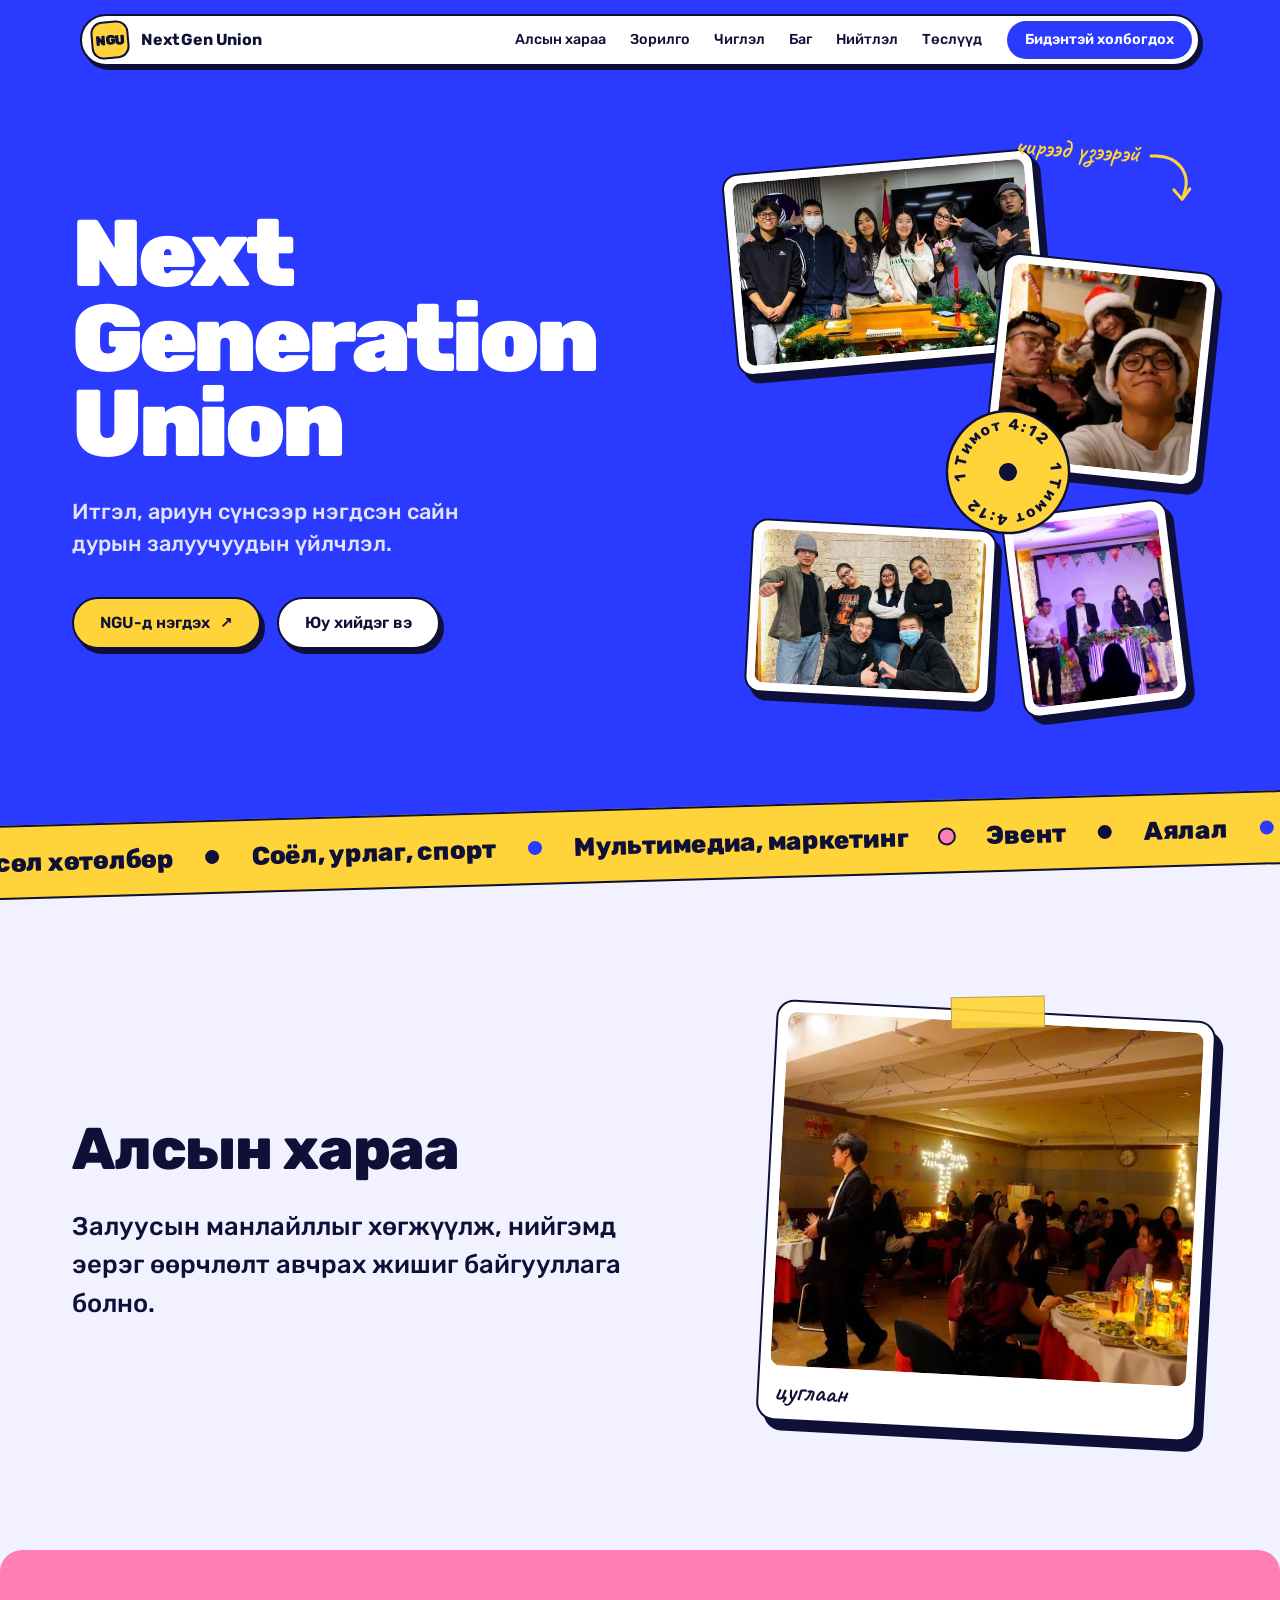
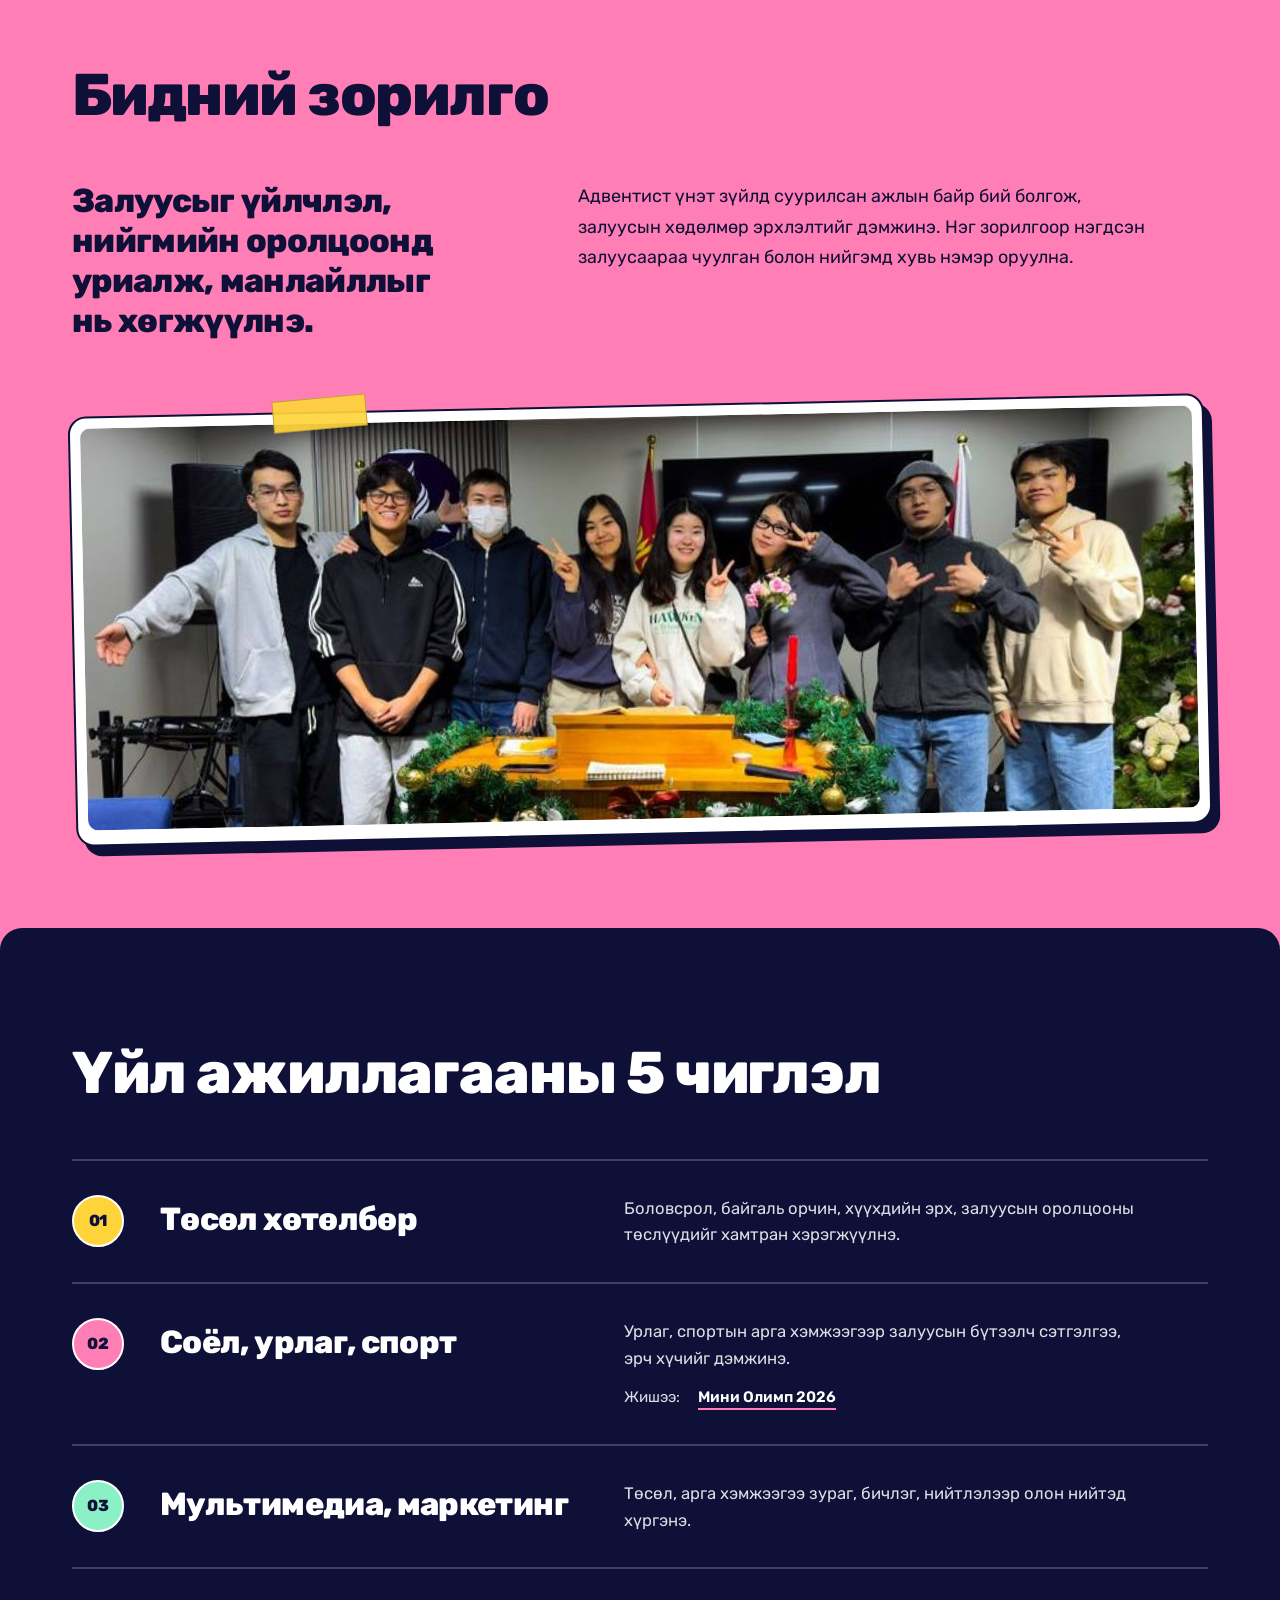
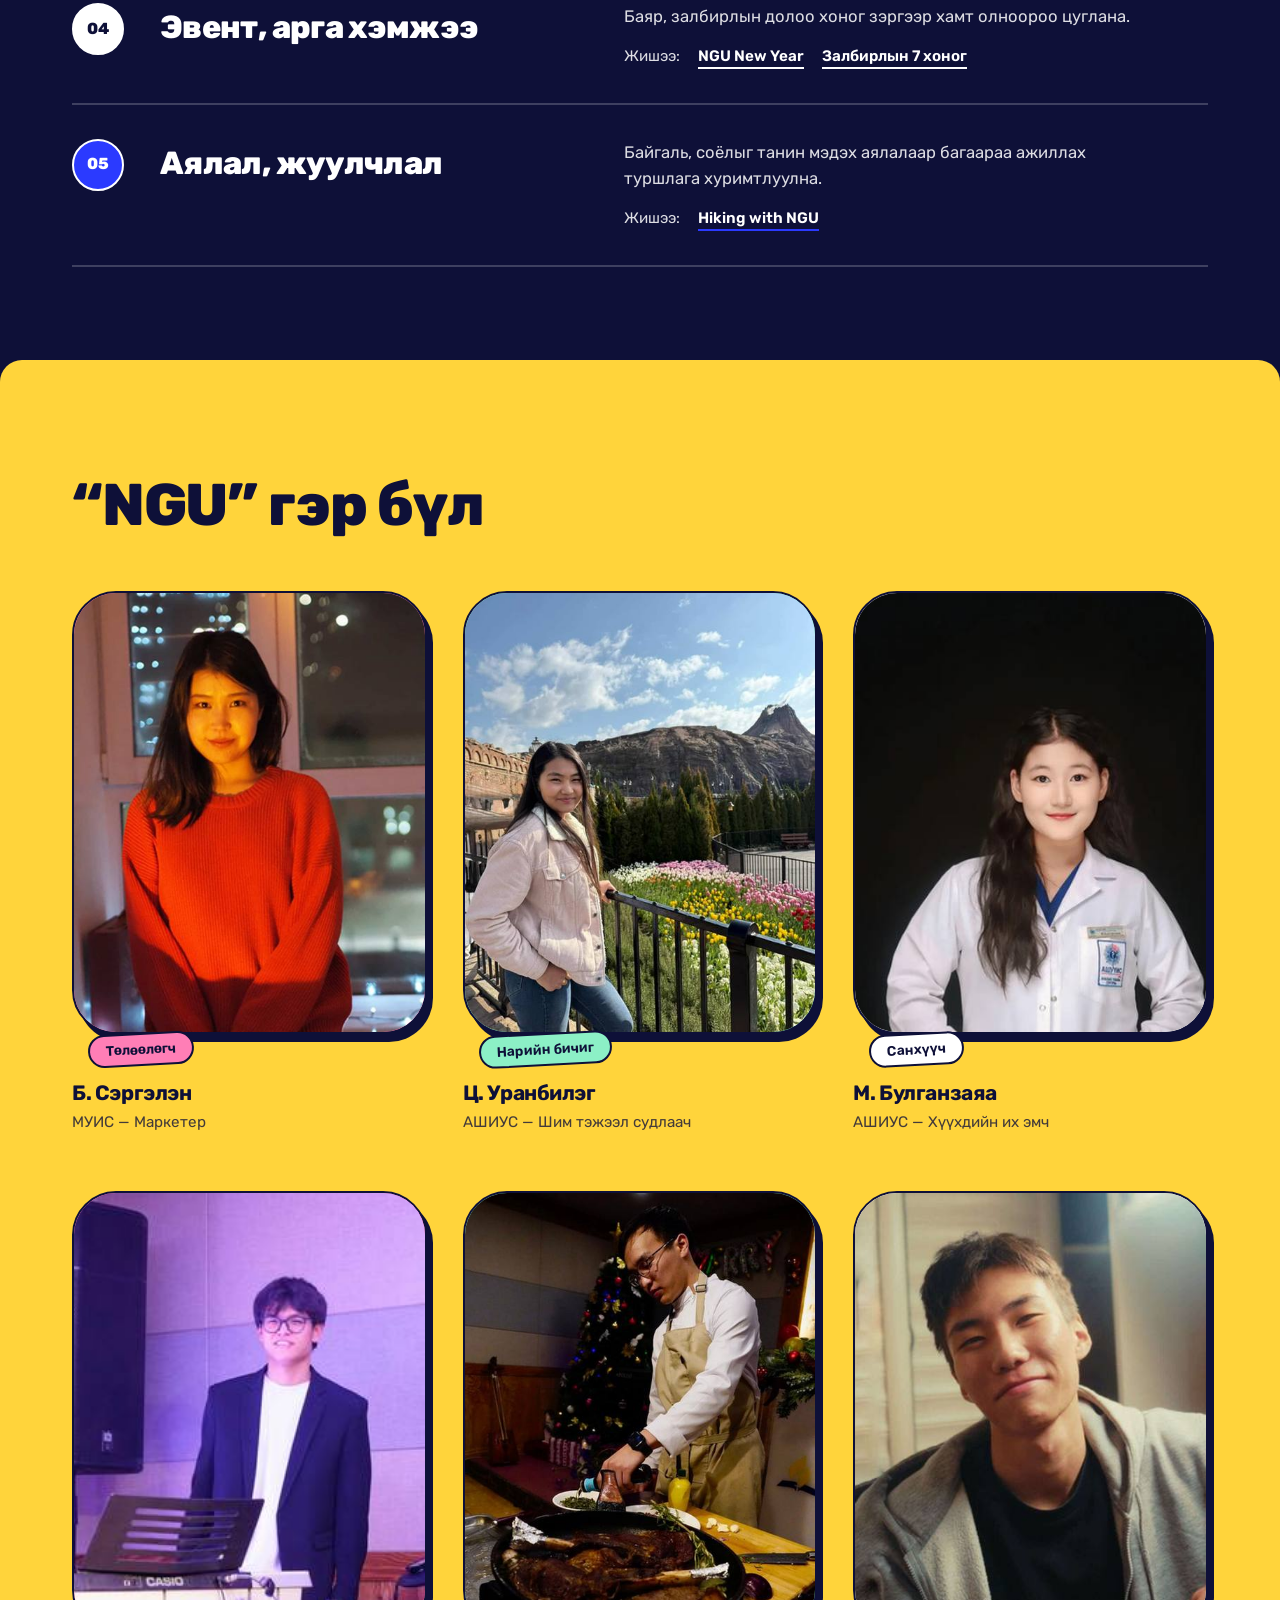
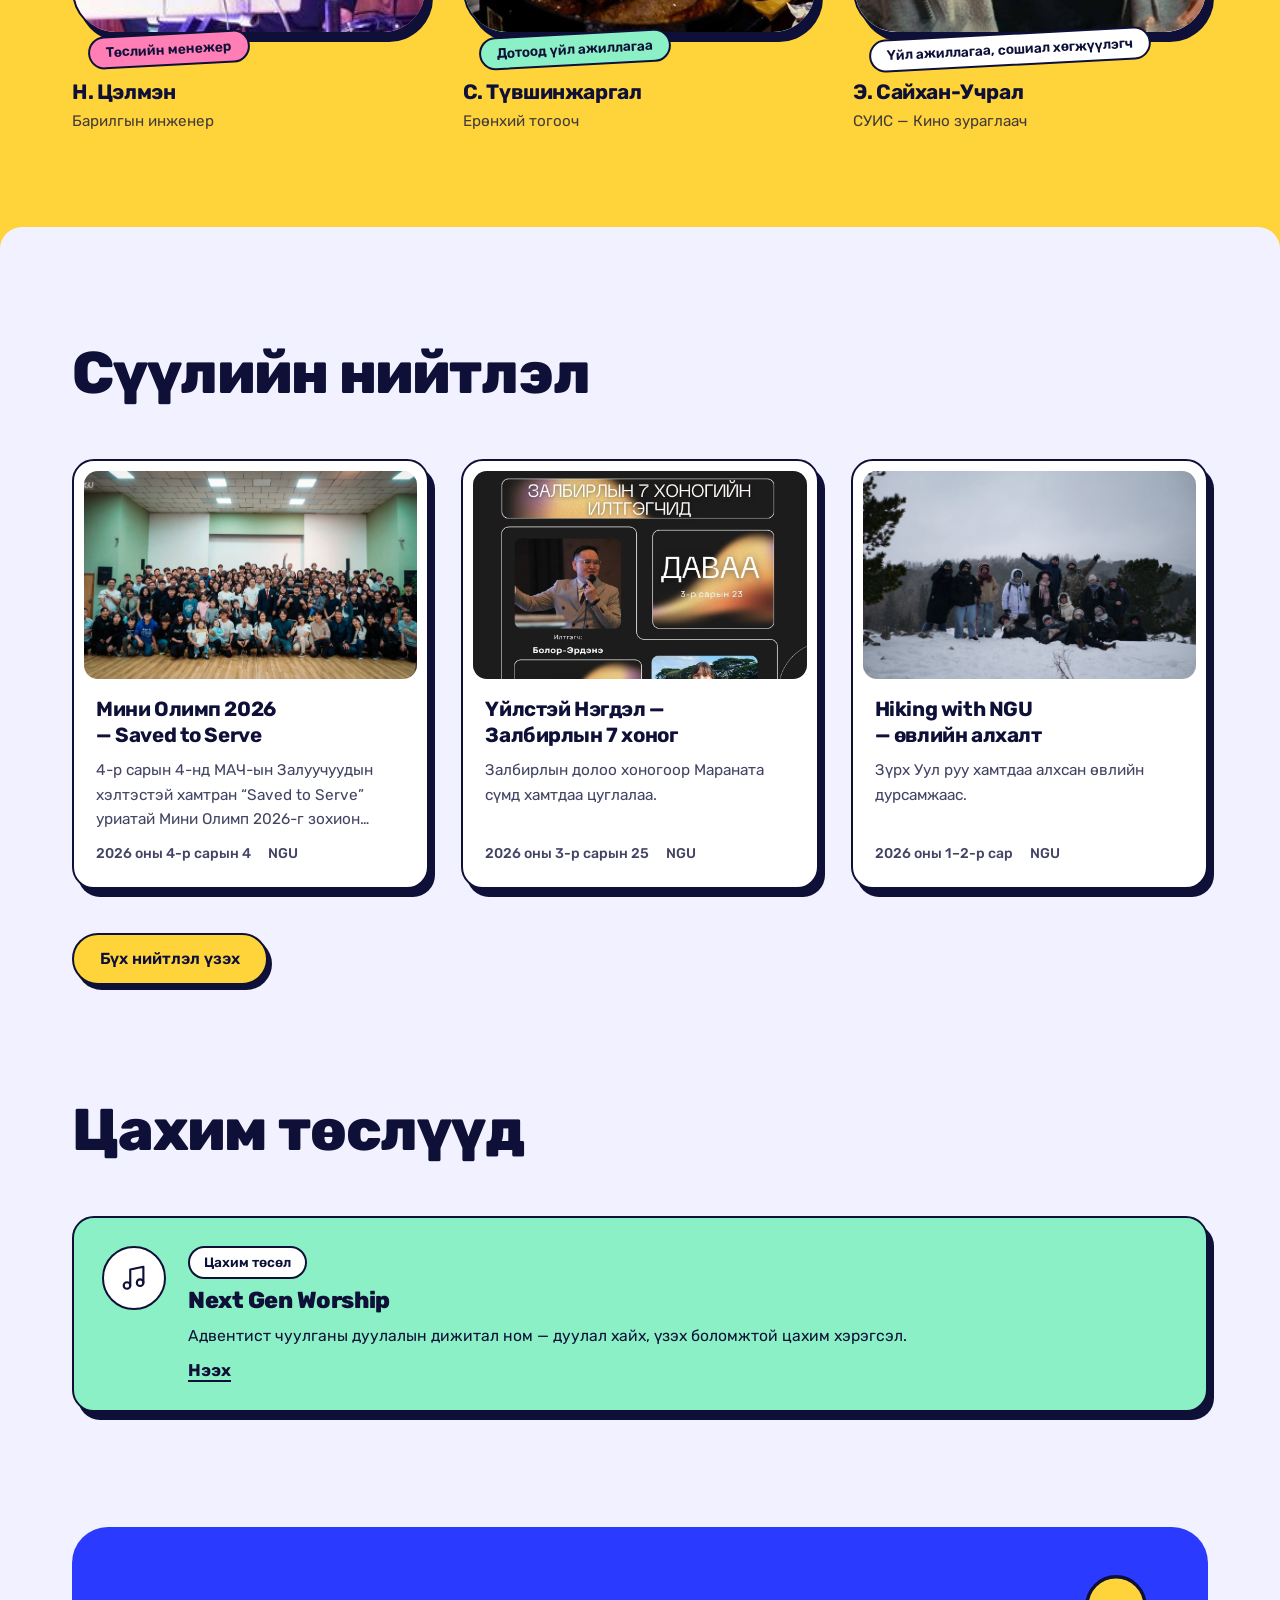
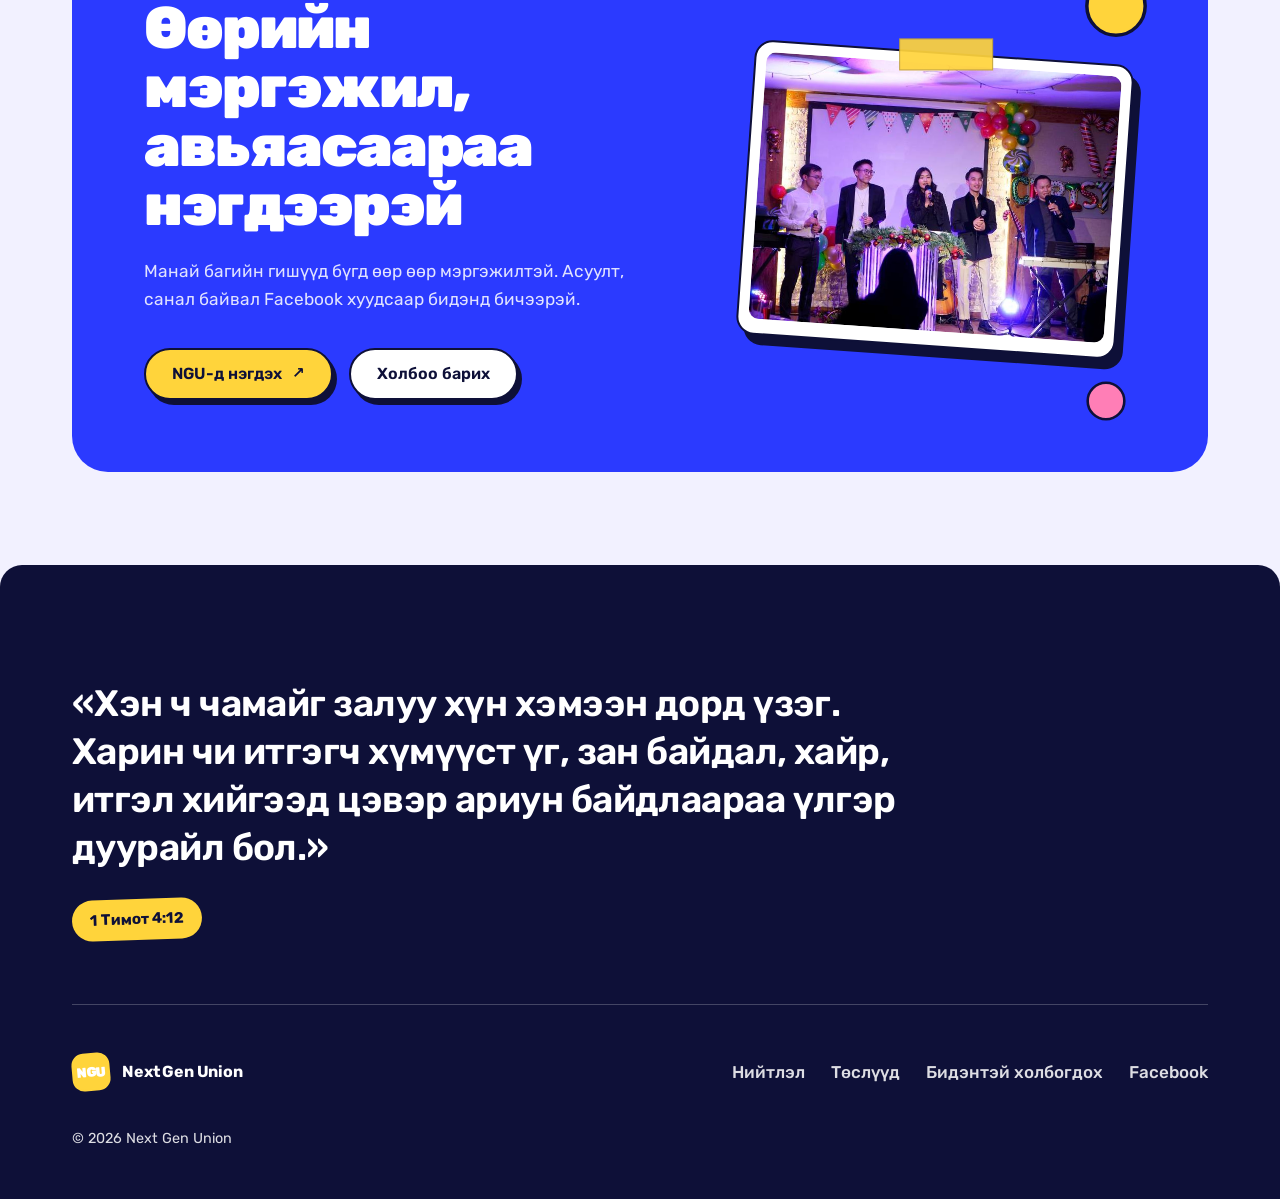
==== commit 1d5e348c: "Correct team member photo assignments" ====
--- a/index.html
+++ b/index.html
@@ -186,15 +186,15 @@
           <div class="field">АШИУС — Хүүхдийн их эмч</div>
         </article>
 
-        <article class="member" style="--pos:50% 28%">
-          <div class="member-photo"><img src="images/team-tselmen.jpg" alt="Н. Цэлмэн" loading="lazy"></div>
+        <article class="member" style="--pos:72% 40%">
+          <div class="member-photo"><img src="images/team-tuvshinjargal.jpg" alt="Н. Цэлмэн" loading="lazy"></div>
           <span class="role">Төслийн менежер</span>
           <h3>Н. Цэлмэн</h3>
           <div class="field">Барилгын инженер</div>
         </article>
 
-        <article class="member" style="--pos:72% 40%">
-          <div class="member-photo"><img src="images/team-tuvshinjargal.jpg" alt="С. Түвшинжаргал" loading="lazy"></div>
+        <article class="member" style="--pos:50% 28%">
+          <div class="member-photo"><img src="images/team-tselmen.jpg" alt="С. Түвшинжаргал" loading="lazy"></div>
           <span class="role">Дотоод үйл ажиллагаа</span>
           <h3>С. Түвшинжаргал</h3>
           <div class="field">Ерөнхий тогооч</div>
@@ -215,7 +215,7 @@
   <section class="sheet latest" id="blog">
     <div class="wrap">
       <h2 class="sec-title sec-head">Сүүлийн нийтлэл</h2>
-      <div id="latestPostsGrid" class="post-grid"></div>
+  <div id="latestPostsGrid" class="post-grid" aria-live="polite" aria-busy="true"></div>
       <div class="more-row"><a href="blog/blog.html" class="btn btn-sun">Бүх нийтлэл үзэх</a></div>
     </div>
   </section>
@@ -285,14 +285,21 @@
 <script src="blog/blog-helpers.js"></script>
 <script src="blog/blog-loader.js"></script>
 <script>
-  document.addEventListener('ngu:posts-ready', function(){
+  function renderLatestPosts(){
     var grid = document.getElementById('latestPostsGrid');
     if (!grid) return;
     var latest = nguSortedPosts().slice(0, 3);
-    grid.innerHTML = latest.length
-      ? latest.map(function(post){ return nguPostCardHTML(post, window.NGU_BLOG_BASE); }).join('')
-      : '<p class="post-empty">Одоогоор нийтлэл алга байна.</p>';
-  });
+    if (latest.length) {
+      grid.innerHTML = latest.map(function(post){ return nguPostCardHTML(post, window.NGU_BLOG_BASE); }).join('');
+      grid.setAttribute('aria-busy', window.NGU_POSTS_READY ? 'false' : 'true');
+    } else if (window.NGU_POSTS_READY) {
+      grid.innerHTML = '<p class="post-empty">Одоогоор нийтлэл алга байна.</p>';
+      grid.setAttribute('aria-busy', 'false');
+    }
+  }
+  document.addEventListener('ngu:post-added', renderLatestPosts);
+  document.addEventListener('ngu:posts-ready', renderLatestPosts);
+  renderLatestPosts();
 </script>
 
 <!-- Projects data + homepage teaser -->
--- a/css/style.css
+++ b/css/style.css
@@ -11,7 +11,7 @@
    ============================================================ */
 
 *{margin:0;padding:0;box-sizing:border-box;}
-html{-webkit-tap-highlight-color:transparent;scroll-behavior:smooth;scroll-padding-top:110px;width:100%;overflow-x:hidden;}
+html{-webkit-tap-highlight-color:transparent;scroll-behavior:smooth;scroll-padding-top:28px;width:100%;overflow-x:hidden;}
 body{
   font-family:var(--body);
   font-size:1.0625rem;
@@ -59,17 +59,17 @@
 .btn-white{background:var(--white);}
 .btn-pink{background:var(--pink);}
 
-/* ---------- Navigation (floating pill) ---------- */
-.nav{position:fixed;top:14px;left:0;right:0;z-index:100;padding:0 20px;pointer-events:none;}
+/* ---------- Navigation (compact top pill) ---------- */
+.nav{position:absolute;top:14px;left:0;right:0;z-index:100;padding:0 20px;pointer-events:none;}
 .nav-inner{
   pointer-events:auto;
-  max-width:1200px;margin:0 auto;
-  display:flex;align-items:center;gap:18px;
+  max-width:1120px;margin:0 auto;
+  display:flex;align-items:center;gap:14px;
   background:var(--white);
-  border:var(--line) solid var(--navy);
+  border:2px solid var(--navy);
   border-radius:999px;
-  padding:8px 8px 8px 12px;
-  box-shadow:4px 5px 0 var(--navy);
+  padding:5px 6px 5px 9px;
+  box-shadow:3px 4px 0 var(--navy);
 }
 .brand{
   display:flex;align-items:center;gap:12px;
@@ -78,19 +78,19 @@
 }
 .brand .mark{
   display:grid;place-items:center;
-  width:44px;height:44px;
+  width:38px;height:38px;
   background:var(--sun);
-  border:var(--line) solid var(--navy);
-  border-radius:14px;
-  font-weight:900;font-size:.95rem;letter-spacing:-.03em;
+  border:2px solid var(--navy);
+  border-radius:12px;
+  font-weight:900;font-size:.85rem;letter-spacing:-.03em;
   transform:rotate(-5deg);
   transition:transform .2s ease;
 }
 .brand:hover .mark{transform:rotate(4deg) scale(1.06);}
 .nav-links{display:flex;align-items:center;gap:2px;margin-left:auto;}
 .nav-links a{
-  font-weight:500;font-size:.95rem;
-  padding:9px 14px;border-radius:999px;white-space:nowrap;
+  font-weight:500;font-size:.9rem;line-height:1.25;
+  padding:7px 11px;border-radius:999px;white-space:nowrap;
   transition:background .15s ease;
 }
 .nav-links a:hover{background:var(--chalk);}
@@ -98,14 +98,14 @@
 .nav-cta{
   flex-shrink:0;
   background:var(--blue);color:var(--white);
-  font-weight:600;font-size:.95rem;
-  padding:12px 22px;border-radius:999px;
+  font-weight:600;font-size:.9rem;line-height:1.2;
+  padding:10px 18px;border-radius:999px;
   transition:background .15s ease, transform .15s ease;
 }
 .nav-cta:hover{background:var(--navy);transform:scale(1.03);}
 .nav-toggle{
   display:none;flex-shrink:0;position:relative;z-index:3;
-  width:46px;height:46px;border-radius:50%;
+  width:40px;height:40px;border-radius:50%;
   background:var(--navy);border:none;cursor:pointer;
   align-items:center;justify-content:center;
 }
@@ -226,8 +226,8 @@
 /* ---------- Sections ---------- */
 section{position:relative;}
 .sheet{
-  border-radius:var(--r-lg) var(--r-lg) 0 0;
-  margin-top:calc(var(--r-lg) * -1);
+  border-radius:var(--r-md) var(--r-md) 0 0;
+  margin-top:calc(var(--r-md) * -1);
   padding:clamp(80px,9vw,124px) 0;
 }
 .section-pad{padding:clamp(80px,9vw,124px) 0;}
@@ -453,7 +453,7 @@
 @media (max-width:1060px){
   .nav-toggle{display:flex;}
   .nav-cta{display:none;}
-  .nav-inner{padding-right:8px;}
+  .nav-inner{padding-right:6px;}
   .brand{margin-right:auto;}
   .nav-links{
     display:none;
